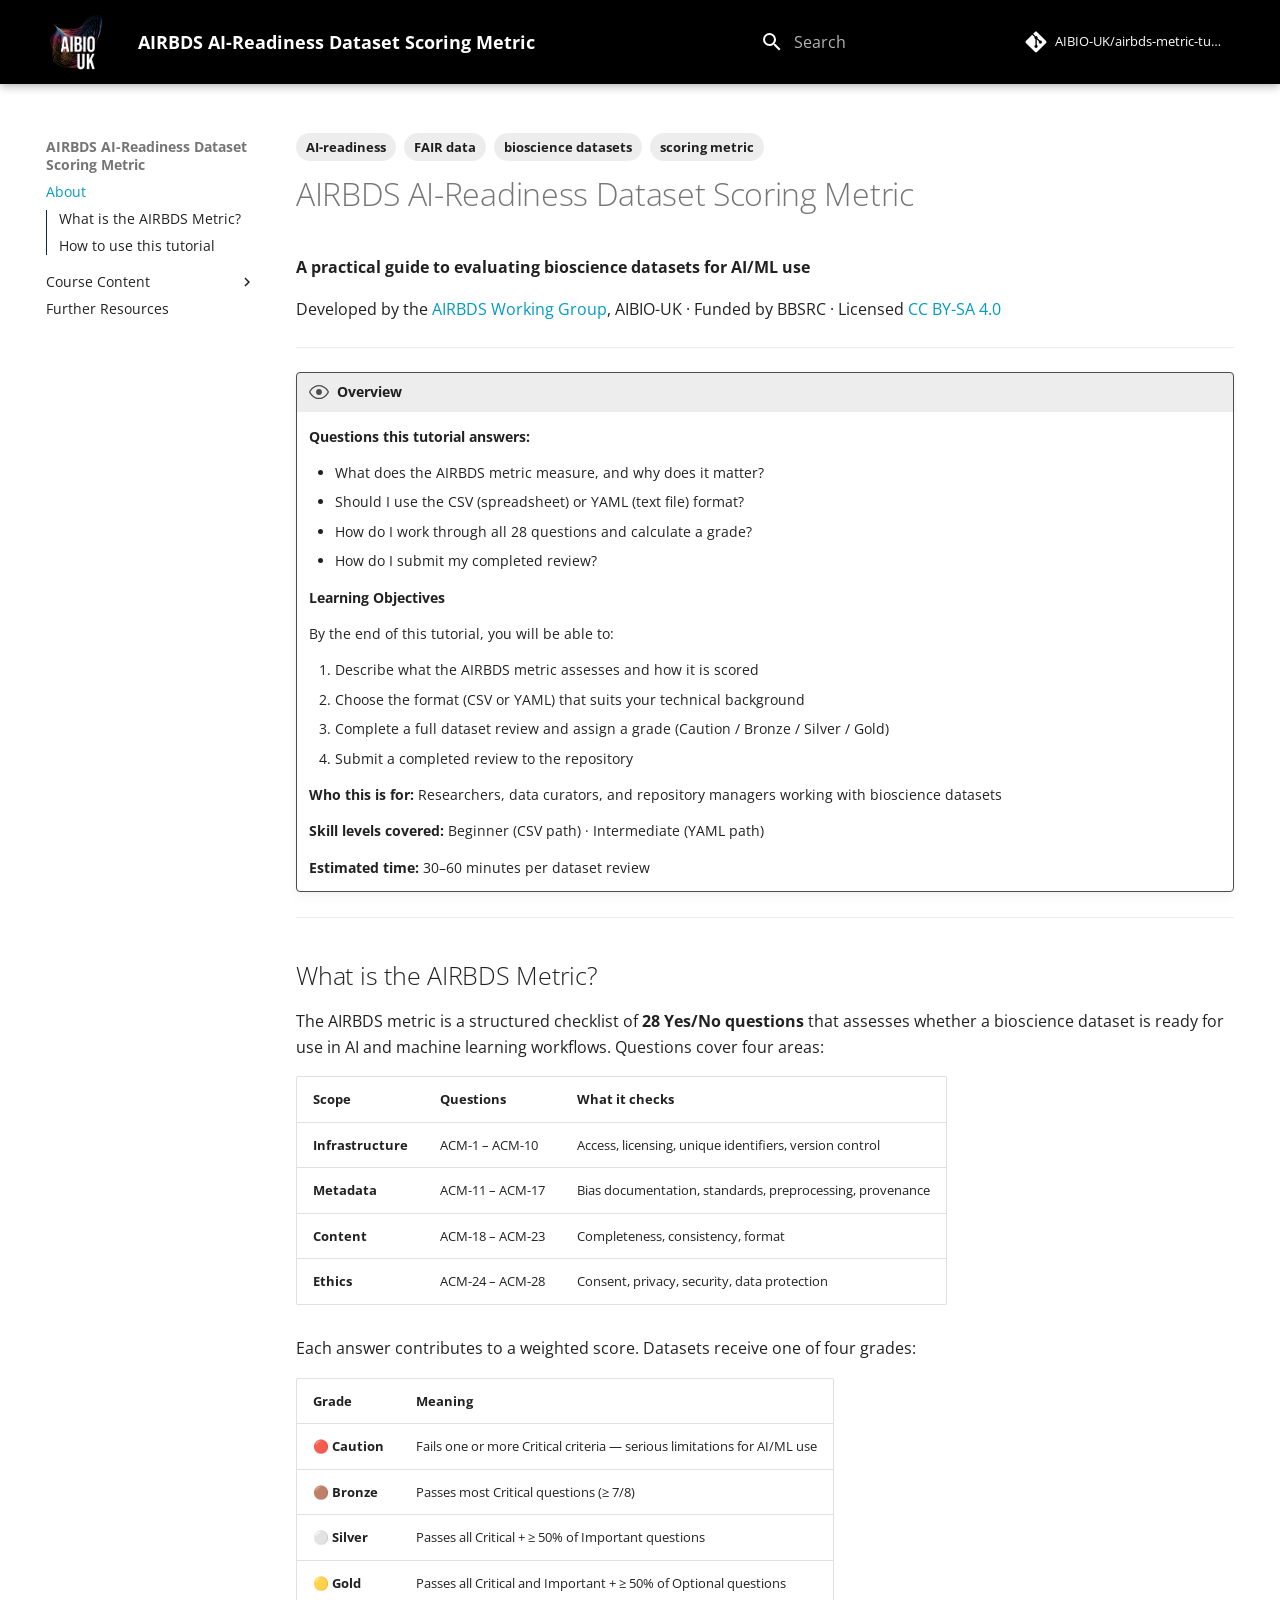
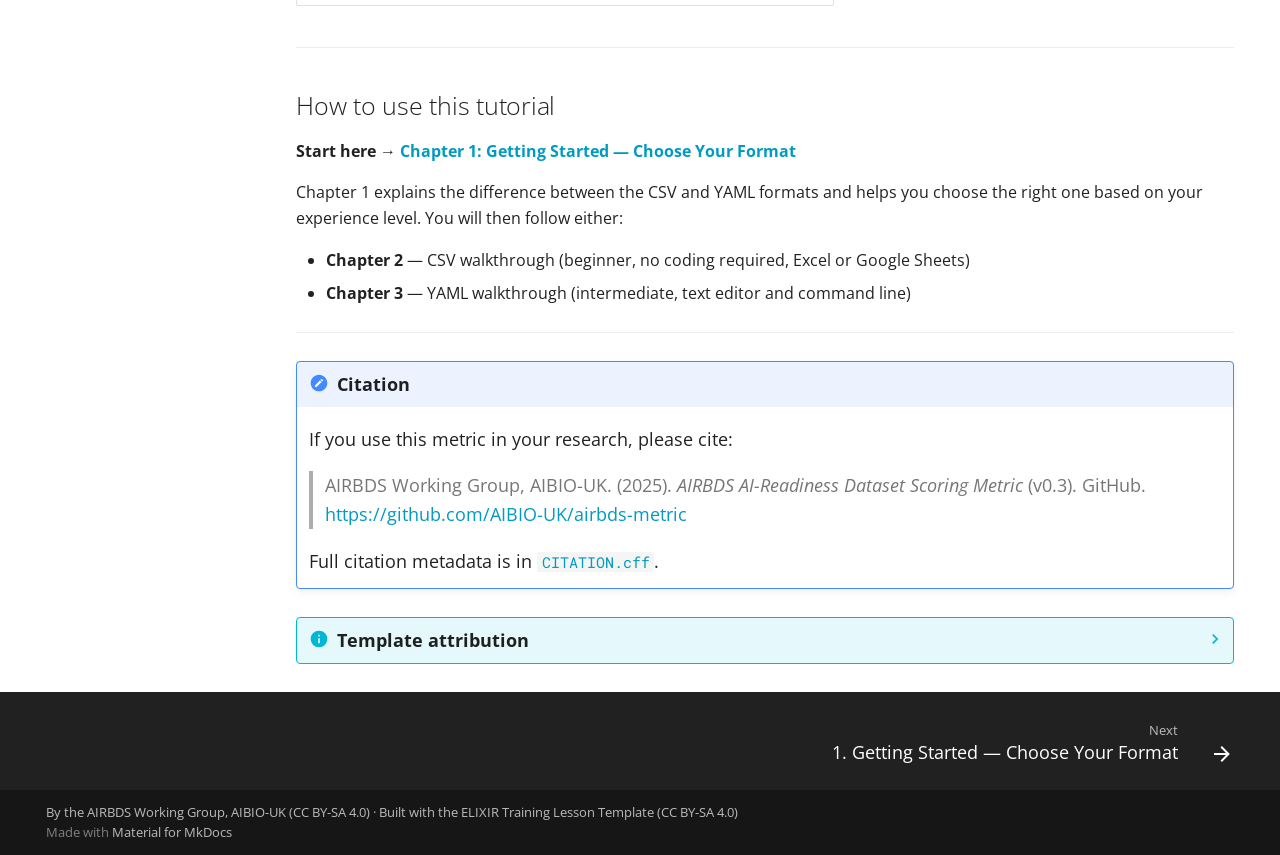
==== index.html @ 84b0ab74 "Deployed 7582a06 with MkDocs version: 1.6.1" ====
<!doctype html>
<html lang="en" class="no-js">
  <head>
    
      <meta charset="utf-8">
      <meta name="viewport" content="width=device-width,initial-scale=1">
      
      
      
        <link rel="canonical" href="https://AIBIO-UK.github.io/airbds-metric-tutorial/">
      
      
      
        <link rel="next" href="chapters/chapter_01/">
      
      
        
      
      
      <link rel="icon" href="assets/images/aibio-uk-logo.png">
      <meta name="generator" content="mkdocs-1.6.1, mkdocs-material-9.7.6">
    
    
      
        <title>AIRBDS AI-Readiness Dataset Scoring Metric</title>
      
    
    
      <link rel="stylesheet" href="assets/stylesheets/main.484c7ddc.min.css">
      
      


    
    
      
    
    
      
        
        
        <link rel="preconnect" href="https://fonts.gstatic.com" crossorigin>
        <link rel="stylesheet" href="https://fonts.googleapis.com/css?family=Open+Sans:300,300i,400,400i,700,700i%7CRoboto+Mono:400,400i,700,700i&display=fallback">
        <style>:root{--md-text-font:"Open Sans";--md-code-font:"Roboto Mono"}</style>
      
    
    
      <link rel="stylesheet" href="stylesheets/extra.css">
    
      <link rel="stylesheet" href="stylesheets/neoteroi-mkdocs.css">
    
    <script>__md_scope=new URL(".",location),__md_hash=e=>[...e].reduce(((e,_)=>(e<<5)-e+_.charCodeAt(0)),0),__md_get=(e,_=localStorage,t=__md_scope)=>JSON.parse(_.getItem(t.pathname+"."+e)),__md_set=(e,_,t=localStorage,a=__md_scope)=>{try{t.setItem(a.pathname+"."+e,JSON.stringify(_))}catch(e){}}</script>
    
      

    
    
  </head>
  
  
    <body dir="ltr">
  
    
    <input class="md-toggle" data-md-toggle="drawer" type="checkbox" id="__drawer" autocomplete="off">
    <input class="md-toggle" data-md-toggle="search" type="checkbox" id="__search" autocomplete="off">
    <label class="md-overlay" for="__drawer"></label>
    <div data-md-component="skip">
      
        
        <a href="#airbds-ai-readiness-dataset-scoring-metric" class="md-skip">
          Skip to content
        </a>
      
    </div>
    <div data-md-component="announce">
      
    </div>
    
    
      

  

<header class="md-header md-header--shadow" data-md-component="header">
  <nav class="md-header__inner md-grid" aria-label="Header">
    <a href="." title="AIRBDS AI-Readiness Dataset Scoring Metric" class="md-header__button md-logo" aria-label="AIRBDS AI-Readiness Dataset Scoring Metric" data-md-component="logo">
      
  <img src="assets/images/10362_UoN_AIBIO-UK_LOGO_Full_Reversed.jpg" alt="logo">

    </a>
    <label class="md-header__button md-icon" for="__drawer">
      
      <svg xmlns="http://www.w3.org/2000/svg" viewBox="0 0 24 24"><path d="M3 6h18v2H3zm0 5h18v2H3zm0 5h18v2H3z"/></svg>
    </label>
    <div class="md-header__title" data-md-component="header-title">
      <div class="md-header__ellipsis">
        <div class="md-header__topic">
          <span class="md-ellipsis">
            AIRBDS AI-Readiness Dataset Scoring Metric
          </span>
        </div>
        <div class="md-header__topic" data-md-component="header-topic">
          <span class="md-ellipsis">
            
              About
            
          </span>
        </div>
      </div>
    </div>
    
    
      <script>var palette=__md_get("__palette");if(palette&&palette.color){if("(prefers-color-scheme)"===palette.color.media){var media=matchMedia("(prefers-color-scheme: light)"),input=document.querySelector(media.matches?"[data-md-color-media='(prefers-color-scheme: light)']":"[data-md-color-media='(prefers-color-scheme: dark)']");palette.color.media=input.getAttribute("data-md-color-media"),palette.color.scheme=input.getAttribute("data-md-color-scheme"),palette.color.primary=input.getAttribute("data-md-color-primary"),palette.color.accent=input.getAttribute("data-md-color-accent")}for(var[key,value]of Object.entries(palette.color))document.body.setAttribute("data-md-color-"+key,value)}</script>
    
    
    
      
      
        <label class="md-header__button md-icon" for="__search">
          
          <svg xmlns="http://www.w3.org/2000/svg" viewBox="0 0 24 24"><path d="M9.5 3A6.5 6.5 0 0 1 16 9.5c0 1.61-.59 3.09-1.56 4.23l.27.27h.79l5 5-1.5 1.5-5-5v-.79l-.27-.27A6.52 6.52 0 0 1 9.5 16 6.5 6.5 0 0 1 3 9.5 6.5 6.5 0 0 1 9.5 3m0 2C7 5 5 7 5 9.5S7 14 9.5 14 14 12 14 9.5 12 5 9.5 5"/></svg>
        </label>
        <div class="md-search" data-md-component="search" role="dialog">
  <label class="md-search__overlay" for="__search"></label>
  <div class="md-search__inner" role="search">
    <form class="md-search__form" name="search">
      <input type="text" class="md-search__input" name="query" aria-label="Search" placeholder="Search" autocapitalize="off" autocorrect="off" autocomplete="off" spellcheck="false" data-md-component="search-query" required>
      <label class="md-search__icon md-icon" for="__search">
        
        <svg xmlns="http://www.w3.org/2000/svg" viewBox="0 0 24 24"><path d="M9.5 3A6.5 6.5 0 0 1 16 9.5c0 1.61-.59 3.09-1.56 4.23l.27.27h.79l5 5-1.5 1.5-5-5v-.79l-.27-.27A6.52 6.52 0 0 1 9.5 16 6.5 6.5 0 0 1 3 9.5 6.5 6.5 0 0 1 9.5 3m0 2C7 5 5 7 5 9.5S7 14 9.5 14 14 12 14 9.5 12 5 9.5 5"/></svg>
        
        <svg xmlns="http://www.w3.org/2000/svg" viewBox="0 0 24 24"><path d="M20 11v2H8l5.5 5.5-1.42 1.42L4.16 12l7.92-7.92L13.5 5.5 8 11z"/></svg>
      </label>
      <nav class="md-search__options" aria-label="Search">
        
        <button type="reset" class="md-search__icon md-icon" title="Clear" aria-label="Clear" tabindex="-1">
          
          <svg xmlns="http://www.w3.org/2000/svg" viewBox="0 0 24 24"><path d="M19 6.41 17.59 5 12 10.59 6.41 5 5 6.41 10.59 12 5 17.59 6.41 19 12 13.41 17.59 19 19 17.59 13.41 12z"/></svg>
        </button>
      </nav>
      
    </form>
    <div class="md-search__output">
      <div class="md-search__scrollwrap" tabindex="0" data-md-scrollfix>
        <div class="md-search-result" data-md-component="search-result">
          <div class="md-search-result__meta">
            Initializing search
          </div>
          <ol class="md-search-result__list" role="presentation"></ol>
        </div>
      </div>
    </div>
  </div>
</div>
      
    
    
      <div class="md-header__source">
        <a href="https://github.com/AIBIO-UK/airbds-metric-tutorial" title="Go to repository" class="md-source" data-md-component="source">
  <div class="md-source__icon md-icon">
    
    <svg xmlns="http://www.w3.org/2000/svg" viewBox="0 0 448 512"><!--! Font Awesome Free 7.1.0 by @fontawesome - https://fontawesome.com License - https://fontawesome.com/license/free (Icons: CC BY 4.0, Fonts: SIL OFL 1.1, Code: MIT License) Copyright 2025 Fonticons, Inc.--><path d="M439.6 236.1 244 40.5c-5.4-5.5-12.8-8.5-20.4-8.5s-15 3-20.4 8.4L162.5 81l51.5 51.5c27.1-9.1 52.7 16.8 43.4 43.7l49.7 49.7c34.2-11.8 61.2 31 35.5 56.7-26.5 26.5-70.2-2.9-56-37.3L240.3 199v121.9c25.3 12.5 22.3 41.8 9.1 55-6.4 6.4-15.2 10.1-24.3 10.1s-17.8-3.6-24.3-10.1c-17.6-17.6-11.1-46.9 11.2-56v-123c-20.8-8.5-24.6-30.7-18.6-45L142.6 101 8.5 235.1C3 240.6 0 247.9 0 255.5s3 15 8.5 20.4l195.6 195.7c5.4 5.4 12.7 8.4 20.4 8.4s15-3 20.4-8.4l194.7-194.7c5.4-5.4 8.4-12.8 8.4-20.4s-3-15-8.4-20.4"/></svg>
  </div>
  <div class="md-source__repository">
    AIBIO-UK/airbds-metric-tutorial
  </div>
</a>
      </div>
    
  </nav>
  
</header>
    
    <div class="md-container" data-md-component="container">
      
      
        
          
        
      
      <main class="md-main" data-md-component="main">
        <div class="md-main__inner md-grid">
          
            
              
              <div class="md-sidebar md-sidebar--primary" data-md-component="sidebar" data-md-type="navigation" >
                <div class="md-sidebar__scrollwrap">
                  <div class="md-sidebar__inner">
                    



  

<nav class="md-nav md-nav--primary md-nav--integrated" aria-label="Navigation" data-md-level="0">
  <label class="md-nav__title" for="__drawer">
    <a href="." title="AIRBDS AI-Readiness Dataset Scoring Metric" class="md-nav__button md-logo" aria-label="AIRBDS AI-Readiness Dataset Scoring Metric" data-md-component="logo">
      
  <img src="assets/images/10362_UoN_AIBIO-UK_LOGO_Full_Reversed.jpg" alt="logo">

    </a>
    AIRBDS AI-Readiness Dataset Scoring Metric
  </label>
  
    <div class="md-nav__source">
      <a href="https://github.com/AIBIO-UK/airbds-metric-tutorial" title="Go to repository" class="md-source" data-md-component="source">
  <div class="md-source__icon md-icon">
    
    <svg xmlns="http://www.w3.org/2000/svg" viewBox="0 0 448 512"><!--! Font Awesome Free 7.1.0 by @fontawesome - https://fontawesome.com License - https://fontawesome.com/license/free (Icons: CC BY 4.0, Fonts: SIL OFL 1.1, Code: MIT License) Copyright 2025 Fonticons, Inc.--><path d="M439.6 236.1 244 40.5c-5.4-5.5-12.8-8.5-20.4-8.5s-15 3-20.4 8.4L162.5 81l51.5 51.5c27.1-9.1 52.7 16.8 43.4 43.7l49.7 49.7c34.2-11.8 61.2 31 35.5 56.7-26.5 26.5-70.2-2.9-56-37.3L240.3 199v121.9c25.3 12.5 22.3 41.8 9.1 55-6.4 6.4-15.2 10.1-24.3 10.1s-17.8-3.6-24.3-10.1c-17.6-17.6-11.1-46.9 11.2-56v-123c-20.8-8.5-24.6-30.7-18.6-45L142.6 101 8.5 235.1C3 240.6 0 247.9 0 255.5s3 15 8.5 20.4l195.6 195.7c5.4 5.4 12.7 8.4 20.4 8.4s15-3 20.4-8.4l194.7-194.7c5.4-5.4 8.4-12.8 8.4-20.4s-3-15-8.4-20.4"/></svg>
  </div>
  <div class="md-source__repository">
    AIBIO-UK/airbds-metric-tutorial
  </div>
</a>
    </div>
  
  <ul class="md-nav__list" data-md-scrollfix>
    
      
      
  
  
    
  
  
  
    <li class="md-nav__item md-nav__item--active">
      
      <input class="md-nav__toggle md-toggle" type="checkbox" id="__toc">
      
      
        
      
      
        <label class="md-nav__link md-nav__link--active" for="__toc">
          
  
  
  <span class="md-ellipsis">
    
  
    About
  

    
  </span>
  
  

          <span class="md-nav__icon md-icon"></span>
        </label>
      
      <a href="." class="md-nav__link md-nav__link--active">
        
  
  
  <span class="md-ellipsis">
    
  
    About
  

    
  </span>
  
  

      </a>
      
        

<nav class="md-nav md-nav--secondary" aria-label="Table of contents">
  
  
  
    
  
  
    <label class="md-nav__title" for="__toc">
      <span class="md-nav__icon md-icon"></span>
      Table of contents
    </label>
    <ul class="md-nav__list" data-md-component="toc" data-md-scrollfix>
      
        <li class="md-nav__item">
  <a href="#what-is-the-airbds-metric" class="md-nav__link">
    <span class="md-ellipsis">
      
        What is the AIRBDS Metric?
      
    </span>
  </a>
  
</li>
      
        <li class="md-nav__item">
  <a href="#how-to-use-this-tutorial" class="md-nav__link">
    <span class="md-ellipsis">
      
        How to use this tutorial
      
    </span>
  </a>
  
</li>
      
    </ul>
  
</nav>
      
    </li>
  

    
      
      
  
  
  
  
    
    
    
    
    
    <li class="md-nav__item md-nav__item--nested">
      
        
        
        <input class="md-nav__toggle md-toggle " type="checkbox" id="__nav_2" >
        
          
          <label class="md-nav__link" for="__nav_2" id="__nav_2_label" tabindex="0">
            
  
  
  <span class="md-ellipsis">
    
  
    Course Content
  

    
  </span>
  
  

            <span class="md-nav__icon md-icon"></span>
          </label>
        
        <nav class="md-nav" data-md-level="1" aria-labelledby="__nav_2_label" aria-expanded="false">
          <label class="md-nav__title" for="__nav_2">
            <span class="md-nav__icon md-icon"></span>
            
  
    Course Content
  

          </label>
          <ul class="md-nav__list" data-md-scrollfix>
            
              
                
  
  
  
  
    <li class="md-nav__item">
      <a href="chapters/chapter_01/" class="md-nav__link">
        
  
  
  <span class="md-ellipsis">
    
  
    1. Getting Started — Choose Your Format
  

    
  </span>
  
  

      </a>
    </li>
  

              
            
              
                
  
  
  
  
    <li class="md-nav__item">
      <a href="chapters/chapter_02_csv/" class="md-nav__link">
        
  
  
  <span class="md-ellipsis">
    
  
    2. CSV Walkthrough (Beginner)
  

    
  </span>
  
  

      </a>
    </li>
  

              
            
              
                
  
  
  
  
    <li class="md-nav__item">
      <a href="chapters/chapter_03_yaml/" class="md-nav__link">
        
  
  
  <span class="md-ellipsis">
    
  
    3. YAML Walkthrough (Intermediate)
  

    
  </span>
  
  

      </a>
    </li>
  

              
            
              
                
  
  
  
  
    <li class="md-nav__item">
      <a href="chapters/references/" class="md-nav__link">
        
  
  
  <span class="md-ellipsis">
    
  
    References
  

    
  </span>
  
  

      </a>
    </li>
  

              
            
          </ul>
        </nav>
      
    </li>
  

    
      
      
  
  
  
  
    <li class="md-nav__item">
      <a href="follow_up_training/" class="md-nav__link">
        
  
  
  <span class="md-ellipsis">
    
  
    Further Resources
  

    
  </span>
  
  

      </a>
    </li>
  

    
  </ul>
</nav>
                  </div>
                </div>
              </div>
            
            
          
          
            <div class="md-content" data-md-component="content">
              
              <article class="md-content__inner md-typeset">
                
                  

  <nav class="md-tags" >
    
      
      
      
      
        <a href="keywords/#tag:ai-readiness" class="md-tag">AI-readiness</a>
      
    
      
      
      
      
        <a href="keywords/#tag:fair-data" class="md-tag">FAIR data</a>
      
    
      
      
      
      
        <a href="keywords/#tag:bioscience-datasets" class="md-tag">bioscience datasets</a>
      
    
      
      
      
      
        <a href="keywords/#tag:scoring-metric" class="md-tag">scoring metric</a>
      
    
  </nav>


  
  


<div><h1 id="airbds-ai-readiness-dataset-scoring-metric">AIRBDS AI-Readiness Dataset Scoring Metric</h1>
<p><strong>A practical guide to evaluating bioscience datasets for AI/ML use</strong></p>
<p>Developed by the <a href="https://aibio.ac.uk/about/working-groups/airbds/">AIRBDS Working Group</a>, AIBIO-UK · Funded by BBSRC · Licensed <a href="https://creativecommons.org/licenses/by-sa/4.0/">CC BY-SA 4.0</a></p>
<hr>
<div class="admonition overview">
<p class="admonition-title">Overview</p>
<p><strong>Questions this tutorial answers:</strong></p>
<ul>
<li>What does the AIRBDS metric measure, and why does it matter?</li>
<li>Should I use the CSV (spreadsheet) or YAML (text file) format?</li>
<li>How do I work through all 28 questions and calculate a grade?</li>
<li>How do I submit my completed review?</li>
</ul>
<p><strong>Learning Objectives</strong></p>
<p>By the end of this tutorial, you will be able to:</p>
<ol>
<li>Describe what the AIRBDS metric assesses and how it is scored</li>
<li>Choose the format (CSV or YAML) that suits your technical background</li>
<li>Complete a full dataset review and assign a grade (Caution / Bronze / Silver / Gold)</li>
<li>Submit a completed review to the repository</li>
</ol>
<p><strong>Who this is for:</strong> Researchers, data curators, and repository managers working with bioscience datasets</p>
<p><strong>Skill levels covered:</strong> Beginner (CSV path) · Intermediate (YAML path)</p>
<p><strong>Estimated time:</strong> 30–60 minutes per dataset review</p>
</div>
<hr>
<h2 id="what-is-the-airbds-metric">What is the AIRBDS Metric?</h2>
<p>The AIRBDS metric is a structured checklist of <strong>28 Yes/No questions</strong> that assesses whether a bioscience dataset is ready for use in AI and machine learning workflows. Questions cover four areas:</p>
<table>
<thead>
<tr>
<th>Scope</th>
<th>Questions</th>
<th>What it checks</th>
</tr>
</thead>
<tbody>
<tr>
<td><strong>Infrastructure</strong></td>
<td>ACM-1 – ACM-10</td>
<td>Access, licensing, unique identifiers, version control</td>
</tr>
<tr>
<td><strong>Metadata</strong></td>
<td>ACM-11 – ACM-17</td>
<td>Bias documentation, standards, preprocessing, provenance</td>
</tr>
<tr>
<td><strong>Content</strong></td>
<td>ACM-18 – ACM-23</td>
<td>Completeness, consistency, format</td>
</tr>
<tr>
<td><strong>Ethics</strong></td>
<td>ACM-24 – ACM-28</td>
<td>Consent, privacy, security, data protection</td>
</tr>
</tbody>
</table>
<p>Each answer contributes to a weighted score. Datasets receive one of four grades:</p>
<table>
<thead>
<tr>
<th>Grade</th>
<th>Meaning</th>
</tr>
</thead>
<tbody>
<tr>
<td>🔴 <strong>Caution</strong></td>
<td>Fails one or more Critical criteria — serious limitations for AI/ML use</td>
</tr>
<tr>
<td>🟤 <strong>Bronze</strong></td>
<td>Passes most Critical questions (≥ 7/8)</td>
</tr>
<tr>
<td>⚪ <strong>Silver</strong></td>
<td>Passes all Critical + ≥ 50% of Important questions</td>
</tr>
<tr>
<td>🟡 <strong>Gold</strong></td>
<td>Passes all Critical and Important + ≥ 50% of Optional questions</td>
</tr>
</tbody>
</table>
<hr>
<h2 id="how-to-use-this-tutorial">How to use this tutorial</h2>
<p><strong>Start here → <a href="chapters/chapter_01/">Chapter 1: Getting Started — Choose Your Format</a></strong></p>
<p>Chapter 1 explains the difference between the CSV and YAML formats and helps you choose the right one based on your experience level. You will then follow either:</p>
<ul>
<li><strong>Chapter 2</strong> — CSV walkthrough (beginner, no coding required, Excel or Google Sheets)</li>
<li><strong>Chapter 3</strong> — YAML walkthrough (intermediate, text editor and command line)</li>
</ul>
<hr>
<div class="admonition note">
<p class="admonition-title">Citation</p>
<p>If you use this metric in your research, please cite:</p>
<blockquote>
<p>AIRBDS Working Group, AIBIO-UK. (2025). <em>AIRBDS AI-Readiness Dataset Scoring Metric</em> (v0.3). GitHub. <a href="https://github.com/AIBIO-UK/airbds-metric">https://github.com/AIBIO-UK/airbds-metric</a></p>
</blockquote>
<p>Full citation metadata is in <a href="https://github.com/AIBIO-UK/airbds-metric/blob/main/CITATION.cff"><code>CITATION.cff</code></a>.</p>
</div>
<details class="info">
<summary>Template attribution</summary>
<p>This tutorial site is built using the <a href="https://zenodo.org/records/7913092">ELIXIR Training Lesson Template</a>
by van Geest G, Kronander E, Romero Herrera JA, Žlender N, ELIXIR Training Coordination Team &amp; Cardona A (2023).
DOI: <a href="https://doi.org/10.5281/zenodo.7913092">10.5281/zenodo.7913092</a> · CC BY-SA 4.0.
Content has been replaced with the AIRBDS tutorial and AIBIO-UK branding applied.
This tutorial is therefore also licensed CC BY-SA 4.0.</p>
</details></div>







  
  






                
              </article>
            </div>
          
          
<script>var target=document.getElementById(location.hash.slice(1));target&&target.name&&(target.checked=target.name.startsWith("__tabbed_"))</script>
        </div>
        
          <button type="button" class="md-top md-icon" data-md-component="top" hidden>
  
  <svg xmlns="http://www.w3.org/2000/svg" viewBox="0 0 24 24"><path d="M13 20h-2V8l-5.5 5.5-1.42-1.42L12 4.16l7.92 7.92-1.42 1.42L13 8z"/></svg>
  Back to top
</button>
        
      </main>
      
        <footer class="md-footer">
  
    
      
      <nav class="md-footer__inner md-grid" aria-label="Footer" >
        
        
          
          <a href="chapters/chapter_01/" class="md-footer__link md-footer__link--next" aria-label="Next: 1. Getting Started — Choose Your Format">
            <div class="md-footer__title">
              <span class="md-footer__direction">
                Next
              </span>
              <div class="md-ellipsis">
                1. Getting Started — Choose Your Format
              </div>
            </div>
            <div class="md-footer__button md-icon">
              
              <svg xmlns="http://www.w3.org/2000/svg" viewBox="0 0 24 24"><path d="M4 11v2h12l-5.5 5.5 1.42 1.42L19.84 12l-7.92-7.92L10.5 5.5 16 11z"/></svg>
            </div>
          </a>
        
      </nav>
    
  
  <div class="md-footer-meta md-typeset">
    <div class="md-footer-meta__inner md-grid">
      <div class="md-copyright">
  
    <div class="md-copyright__highlight">
      By the AIRBDS Working Group, AIBIO-UK (CC BY-SA 4.0) &middot; Built with the <a href="https://doi.org/10.5281/zenodo.7913092">ELIXIR Training Lesson Template</a> (CC BY-SA 4.0)
    </div>
  
  
    Made with
    <a href="https://squidfunk.github.io/mkdocs-material/" target="_blank" rel="noopener">
      Material for MkDocs
    </a>
  
</div>
      
    </div>
  </div>
</footer>
      
    </div>
    <div class="md-dialog" data-md-component="dialog">
      <div class="md-dialog__inner md-typeset"></div>
    </div>
    
    
    
      
      
      <script id="__config" type="application/json">{"annotate": null, "base": ".", "features": ["navigation.top", "navigation.footer", "toc.integrate"], "search": "assets/javascripts/workers/search.2c215733.min.js", "tags": null, "translations": {"clipboard.copied": "Copied to clipboard", "clipboard.copy": "Copy to clipboard", "search.result.more.one": "1 more on this page", "search.result.more.other": "# more on this page", "search.result.none": "No matching documents", "search.result.one": "1 matching document", "search.result.other": "# matching documents", "search.result.placeholder": "Type to start searching", "search.result.term.missing": "Missing", "select.version": "Select version"}, "version": null}</script>
    
    
      <script src="assets/javascripts/bundle.79ae519e.min.js"></script>
      
    
  </body>
</html>
---- assets/stylesheets/main.484c7ddc.min.css ----
@charset "UTF-8";html{-webkit-text-size-adjust:none;-moz-text-size-adjust:none;text-size-adjust:none;box-sizing:border-box}*,:after,:before{box-sizing:inherit}@media (prefers-reduced-motion){*,:after,:before{transition:none!important}}body{margin:0}a,button,input,label{-webkit-tap-highlight-color:transparent}a{color:inherit;text-decoration:none}hr{border:0;box-sizing:initial;display:block;height:.05rem;overflow:visible;padding:0}small{font-size:80%}sub,sup{line-height:1em}img{border-style:none}table{border-collapse:initial;border-spacing:0}td,th{font-weight:400;vertical-align:top}button{background:#0000;border:0;font-family:inherit;font-size:inherit;margin:0;padding:0}input{border:0;outline:none}:root{--md-primary-fg-color:#4051b5;--md-primary-fg-color--light:#5d6cc0;--md-primary-fg-color--dark:#303fa1;--md-primary-bg-color:#fff;--md-primary-bg-color--light:#ffffffb3;--md-accent-fg-color:#526cfe;--md-accent-fg-color--transparent:#526cfe1a;--md-accent-bg-color:#fff;--md-accent-bg-color--light:#ffffffb3}[data-md-color-scheme=default]{color-scheme:light}[data-md-color-scheme=default] img[src$="#gh-dark-mode-only"],[data-md-color-scheme=default] img[src$="#only-dark"]{display:none}:root,[data-md-color-scheme=default]{--md-hue:225deg;--md-default-fg-color:#000000de;--md-default-fg-color--light:#0000008a;--md-default-fg-color--lighter:#00000052;--md-default-fg-color--lightest:#00000012;--md-default-bg-color:#fff;--md-default-bg-color--light:#ffffffb3;--md-default-bg-color--lighter:#ffffff4d;--md-default-bg-color--lightest:#ffffff1f;--md-code-fg-color:#36464e;--md-code-bg-color:#f5f5f5;--md-code-bg-color--light:#f5f5f5b3;--md-code-bg-color--lighter:#f5f5f54d;--md-code-hl-color:#4287ff;--md-code-hl-color--light:#4287ff1a;--md-code-hl-number-color:#d52a2a;--md-code-hl-special-color:#db1457;--md-code-hl-function-color:#a846b9;--md-code-hl-constant-color:#6e59d9;--md-code-hl-keyword-color:#3f6ec6;--md-code-hl-string-color:#1c7d4d;--md-code-hl-name-color:var(--md-code-fg-color);--md-code-hl-operator-color:var(--md-default-fg-color--light);--md-code-hl-punctuation-color:var(--md-default-fg-color--light);--md-code-hl-comment-color:var(--md-default-fg-color--light);--md-code-hl-generic-color:var(--md-default-fg-color--light);--md-code-hl-variable-color:var(--md-default-fg-color--light);--md-typeset-color:var(--md-default-fg-color);--md-typeset-a-color:var(--md-primary-fg-color);--md-typeset-del-color:#f5503d26;--md-typeset-ins-color:#0bd57026;--md-typeset-kbd-color:#fafafa;--md-typeset-kbd-accent-color:#fff;--md-typeset-kbd-border-color:#b8b8b8;--md-typeset-mark-color:#ffff0080;--md-typeset-table-color:#0000001f;--md-typeset-table-color--light:rgba(0,0,0,.035);--md-admonition-fg-color:var(--md-default-fg-color);--md-admonition-bg-color:var(--md-default-bg-color);--md-warning-fg-color:#000000de;--md-warning-bg-color:#ff9;--md-footer-fg-color:#fff;--md-footer-fg-color--light:#ffffffb3;--md-footer-fg-color--lighter:#ffffff73;--md-footer-bg-color:#000000de;--md-footer-bg-color--dark:#00000052;--md-shadow-z1:0 0.2rem 0.5rem #0000000d,0 0 0.05rem #0000001a;--md-shadow-z2:0 0.2rem 0.5rem #0000001a,0 0 0.05rem #00000040;--md-shadow-z3:0 0.2rem 0.5rem #0003,0 0 0.05rem #00000059}.md-icon svg{fill:currentcolor;display:block;height:1.2rem;width:1.2rem}body{-webkit-font-smoothing:antialiased;-moz-osx-font-smoothing:grayscale;--md-text-font-family:var(--md-text-font,_),-apple-system,BlinkMacSystemFont,Helvetica,Arial,sans-serif;--md-code-font-family:var(--md-code-font,_),SFMono-Regular,Consolas,Menlo,monospace}aside,body,input{font-feature-settings:"kern","liga";color:var(--md-typeset-color);font-family:var(--md-text-font-family)}code,kbd,pre{font-feature-settings:"kern";font-family:var(--md-code-font-family)}:root{--md-typeset-table-sort-icon:url('data:image/svg+xml;charset=utf-8,<svg xmlns="http://www.w3.org/2000/svg" viewBox="0 0 24 24"><path d="m18 21-4-4h3V7h-3l4-4 4 4h-3v10h3M2 19v-2h10v2M2 13v-2h7v2M2 7V5h4v2z"/></svg>');--md-typeset-table-sort-icon--asc:url('data:image/svg+xml;charset=utf-8,<svg xmlns="http://www.w3.org/2000/svg" viewBox="0 0 24 24"><path d="M19 17h3l-4 4-4-4h3V3h2M2 17h10v2H2M6 5v2H2V5m0 6h7v2H2z"/></svg>');--md-typeset-table-sort-icon--desc:url('data:image/svg+xml;charset=utf-8,<svg xmlns="http://www.w3.org/2000/svg" viewBox="0 0 24 24"><path d="M19 7h3l-4-4-4 4h3v14h2M2 17h10v2H2M6 5v2H2V5m0 6h7v2H2z"/></svg>')}.md-typeset{-webkit-print-color-adjust:exact;color-adjust:exact;font-size:.8rem;line-height:1.6;overflow-wrap:break-word}@media print{.md-typeset{font-size:.68rem}}.md-typeset blockquote,.md-typeset dl,.md-typeset figure,.md-typeset ol,.md-typeset pre,.md-typeset ul{margin-bottom:1em;margin-top:1em}.md-typeset h1{color:var(--md-default-fg-color--light);font-size:2em;line-height:1.3;margin:0 0 1.25em}.md-typeset h1,.md-typeset h2{font-weight:300;letter-spacing:-.01em}.md-typeset h2{font-size:1.5625em;line-height:1.4;margin:1.6em 0 .64em}.md-typeset h3{font-size:1.25em;font-weight:400;letter-spacing:-.01em;line-height:1.5;margin:1.6em 0 .8em}.md-typeset h2+h3{margin-top:.8em}.md-typeset h4{font-weight:700;letter-spacing:-.01em;margin:1em 0}.md-typeset h5,.md-typeset h6{color:var(--md-default-fg-color--light);font-size:.8em;font-weight:700;letter-spacing:-.01em;margin:1.25em 0}.md-typeset h5{text-transform:uppercase}.md-typeset h5 code{text-transform:none}.md-typeset hr{border-bottom:.05rem solid var(--md-default-fg-color--lightest);display:flow-root;margin:1.5em 0}.md-typeset a{color:var(--md-typeset-a-color);word-break:break-word}.md-typeset a,.md-typeset a:before{transition:color 125ms}.md-typeset a:focus,.md-typeset a:hover{color:var(--md-accent-fg-color)}.md-typeset a:focus code,.md-typeset a:hover code{background-color:var(--md-accent-fg-color--transparent);color:var(--md-accent-fg-color)}.md-typeset a code{color:var(--md-typeset-a-color)}.md-typeset a.focus-visible{outline-color:var(--md-accent-fg-color);outline-offset:.2rem}.md-typeset code,.md-typeset kbd,.md-typeset pre{color:var(--md-code-fg-color);direction:ltr;font-variant-ligatures:none;transition:background-color 125ms}@media print{.md-typeset code,.md-typeset kbd,.md-typeset pre{white-space:pre-wrap}}.md-typeset code{background-color:var(--md-code-bg-color);border-radius:.1rem;-webkit-box-decoration-break:clone;box-decoration-break:clone;font-size:.85em;padding:0 .2941176471em;transition:color 125ms,background-color 125ms;word-break:break-word}.md-typeset code:not(.focus-visible){-webkit-tap-highlight-color:transparent;outline:none}.md-typeset pre{display:flow-root;line-height:1.4;position:relative}.md-typeset pre>code{-webkit-box-decoration-break:slice;box-decoration-break:slice;box-shadow:none;display:block;margin:0;outline-color:var(--md-accent-fg-color);overflow:auto;padding:.7720588235em 1.1764705882em;scrollbar-color:var(--md-default-fg-color--lighter) #0000;scrollbar-width:thin;touch-action:auto;word-break:normal}.md-typeset pre>code:hover{scrollbar-color:var(--md-accent-fg-color) #0000}.md-typeset pre>code::-webkit-scrollbar{height:.2rem;width:.2rem}.md-typeset pre>code::-webkit-scrollbar-thumb{background-color:var(--md-default-fg-color--lighter)}.md-typeset pre>code::-webkit-scrollbar-thumb:hover{background-color:var(--md-accent-fg-color)}.md-typeset kbd{background-color:var(--md-typeset-kbd-color);border-radius:.1rem;box-shadow:0 .1rem 0 .05rem var(--md-typeset-kbd-border-color),0 .1rem 0 var(--md-typeset-kbd-border-color),0 -.1rem .2rem var(--md-typeset-kbd-accent-color) inset;color:var(--md-default-fg-color);display:inline-block;font-size:.75em;padding:0 .6666666667em;vertical-align:text-top;word-break:break-word}.md-typeset mark{background-color:var(--md-typeset-mark-color);-webkit-box-decoration-break:clone;box-decoration-break:clone;color:inherit;word-break:break-word}.md-typeset abbr{cursor:help;text-decoration:none}.md-typeset [data-preview],.md-typeset abbr{border-bottom:.05rem dotted var(--md-default-fg-color--light)}.md-typeset small{opacity:.75}[dir=ltr] .md-typeset sub,[dir=ltr] .md-typeset sup{margin-left:.078125em}[dir=rtl] .md-typeset sub,[dir=rtl] .md-typeset sup{margin-right:.078125em}[dir=ltr] .md-typeset blockquote{padding-left:.6rem}[dir=rtl] .md-typeset blockquote{padding-right:.6rem}[dir=ltr] .md-typeset blockquote{border-left:.2rem solid var(--md-default-fg-color--lighter)}[dir=rtl] .md-typeset blockquote{border-right:.2rem solid var(--md-default-fg-color--lighter)}.md-typeset blockquote{color:var(--md-default-fg-color--light);margin-left:0;margin-right:0}.md-typeset ul{list-style-type:disc}.md-typeset ul[type]{list-style-type:revert-layer}[dir=ltr] .md-typeset ol,[dir=ltr] .md-typeset ul{margin-left:.625em}[dir=rtl] .md-typeset ol,[dir=rtl] .md-typeset ul{margin-right:.625em}.md-typeset ol,.md-typeset ul{padding:0}.md-typeset ol:not([hidden]),.md-typeset ul:not([hidden]){display:flow-root}.md-typeset ol ol,.md-typeset ul ol{list-style-type:lower-alpha}.md-typeset ol ol ol,.md-typeset ul ol ol{list-style-type:lower-roman}.md-typeset ol ol ol ol,.md-typeset ul ol ol ol{list-style-type:upper-alpha}.md-typeset ol ol ol ol ol,.md-typeset ul ol ol ol ol{list-style-type:upper-roman}.md-typeset ol[type],.md-typeset ul[type]{list-style-type:revert-layer}[dir=ltr] .md-typeset ol li,[dir=ltr] .md-typeset ul li{margin-left:1.25em}[dir=rtl] .md-typeset ol li,[dir=rtl] .md-typeset ul li{margin-right:1.25em}.md-typeset ol li,.md-typeset ul li{margin-bottom:.5em}.md-typeset ol li blockquote,.md-typeset ol li p,.md-typeset ul li blockquote,.md-typeset ul li p{margin:.5em 0}.md-typeset ol li:last-child,.md-typeset ul li:last-child{margin-bottom:0}[dir=ltr] .md-typeset ol li ol,[dir=ltr] .md-typeset ol li ul,[dir=ltr] .md-typeset ul li ol,[dir=ltr] .md-typeset ul li ul{margin-left:.625em}[dir=rtl] .md-typeset ol li ol,[dir=rtl] .md-typeset ol li ul,[dir=rtl] .md-typeset ul li ol,[dir=rtl] .md-typeset ul li ul{margin-right:.625em}.md-typeset ol li ol,.md-typeset ol li ul,.md-typeset ul li ol,.md-typeset ul li ul{margin-bottom:.5em;margin-top:.5em}[dir=ltr] .md-typeset dd{margin-left:1.875em}[dir=rtl] .md-typeset dd{margin-right:1.875em}.md-typeset dd{margin-bottom:1.5em;margin-top:1em}.md-typeset img,.md-typeset svg,.md-typeset video{height:auto;max-width:100%}.md-typeset img[align=left]{margin:1em 1em 1em 0}.md-typeset img[align=right]{margin:1em 0 1em 1em}.md-typeset img[align]:only-child{margin-top:0}.md-typeset figure{display:flow-root;margin:1em auto;max-width:100%;text-align:center;width:fit-content}.md-typeset figure img{display:block;margin:0 auto}.md-typeset figcaption{font-style:italic;margin:1em auto;max-width:24rem}.md-typeset iframe{max-width:100%}.md-typeset table:not([class]){background-color:var(--md-default-bg-color);border:.05rem solid var(--md-typeset-table-color);border-radius:.1rem;display:inline-block;font-size:.64rem;max-width:100%;overflow:auto;touch-action:auto}@media print{.md-typeset table:not([class]){display:table}}.md-typeset table:not([class])+*{margin-top:1.5em}.md-typeset table:not([class]) td>:first-child,.md-typeset table:not([class]) th>:first-child{margin-top:0}.md-typeset table:not([class]) td>:last-child,.md-typeset table:not([class]) th>:last-child{margin-bottom:0}.md-typeset table:not([class]) td:not([align]),.md-typeset table:not([class]) th:not([align]){text-align:left}[dir=rtl] .md-typeset table:not([class]) td:not([align]),[dir=rtl] .md-typeset table:not([class]) th:not([align]){text-align:right}.md-typeset table:not([class]) th{font-weight:700;min-width:5rem;padding:.9375em 1.25em;vertical-align:top}.md-typeset table:not([class]) td{border-top:.05rem solid var(--md-typeset-table-color);padding:.9375em 1.25em;vertical-align:top}.md-typeset table:not([class]) tbody tr{transition:background-color 125ms}.md-typeset table:not([class]) tbody tr:hover{background-color:var(--md-typeset-table-color--light);box-shadow:0 .05rem 0 var(--md-default-bg-color) inset}.md-typeset table:not([class]) a{word-break:normal}.md-typeset table th[role=columnheader]{cursor:pointer}[dir=ltr] .md-typeset table th[role=columnheader]:after{margin-left:.5em}[dir=rtl] .md-typeset table th[role=columnheader]:after{margin-right:.5em}.md-typeset table th[role=columnheader]:after{content:"";display:inline-block;height:1.2em;-webkit-mask-image:var(--md-typeset-table-sort-icon);mask-image:var(--md-typeset-table-sort-icon);-webkit-mask-repeat:no-repeat;mask-repeat:no-repeat;-webkit-mask-size:contain;mask-size:contain;transition:background-color 125ms;vertical-align:text-bottom;width:1.2em}.md-typeset table th[role=columnheader]:hover:after{background-color:var(--md-default-fg-color--lighter)}.md-typeset table th[role=columnheader][aria-sort=ascending]:after{background-color:var(--md-default-fg-color--light);-webkit-mask-image:var(--md-typeset-table-sort-icon--asc);mask-image:var(--md-typeset-table-sort-icon--asc)}.md-typeset table th[role=columnheader][aria-sort=descending]:after{background-color:var(--md-default-fg-color--light);-webkit-mask-image:var(--md-typeset-table-sort-icon--desc);mask-image:var(--md-typeset-table-sort-icon--desc)}.md-typeset__scrollwrap{margin:1em -.8rem;overflow-x:auto;touch-action:auto}.md-typeset__table{display:inline-block;margin-bottom:.5em;padding:0 .8rem}@media print{.md-typeset__table{display:block}}html .md-typeset__table table{display:table;margin:0;overflow:hidden;width:100%}@media screen and (max-width:44.984375em){.md-content__inner>pre{margin:1em -.8rem}.md-content__inner>pre code{border-radius:0}}.md-typeset .md-author{border-radius:100%;display:block;flex-shrink:0;height:1.6rem;overflow:hidden;position:relative;transition:color 125ms,transform 125ms;width:1.6rem}.md-typeset .md-author img{display:block}.md-typeset .md-author--more{background:var(--md-default-fg-color--lightest);color:var(--md-default-fg-color--lighter);font-size:.6rem;font-weight:700;line-height:1.6rem;text-align:center}.md-typeset .md-author--long{height:2.4rem;width:2.4rem}.md-typeset a.md-author{transform:scale(1)}.md-typeset a.md-author img{border-radius:100%;filter:grayscale(100%) opacity(75%);transition:filter 125ms}.md-typeset a.md-author:focus,.md-typeset a.md-author:hover{transform:scale(1.1);z-index:1}.md-typeset a.md-author:focus img,.md-typeset a.md-author:hover img{filter:grayscale(0)}.md-banner{background-color:var(--md-footer-bg-color);color:var(--md-footer-fg-color);overflow:auto}@media print{.md-banner{display:none}}.md-banner--warning{background-color:var(--md-warning-bg-color);color:var(--md-warning-fg-color)}.md-banner__inner{font-size:.7rem;margin:.6rem auto;padding:0 .8rem}[dir=ltr] .md-banner__button{float:right}[dir=rtl] .md-banner__button{float:left}.md-banner__button{color:inherit;cursor:pointer;transition:opacity .25s}.no-js .md-banner__button{display:none}.md-banner__button:hover{opacity:.7}html{font-size:125%;height:100%;overflow-x:hidden}@media screen and (min-width:100em){html{font-size:137.5%}}@media screen and (min-width:125em){html{font-size:150%}}body{background-color:var(--md-default-bg-color);display:flex;flex-direction:column;font-size:.5rem;min-height:100%;position:relative;width:100%}@media print{body{display:block}}@media screen and (max-width:59.984375em){body[data-md-scrolllock]{position:fixed}}.md-grid{margin-left:auto;margin-right:auto;max-width:61rem}.md-container{display:flex;flex-direction:column;flex-grow:1}@media print{.md-container{display:block}}.md-main{flex-grow:1}.md-main__inner{display:flex;height:100%;margin-top:1.5rem}.md-ellipsis{overflow:hidden;text-overflow:ellipsis}.md-toggle{display:none}.md-option{height:0;opacity:0;position:absolute;width:0}.md-option:checked+label:not([hidden]){display:block}.md-option.focus-visible+label{outline-color:var(--md-accent-fg-color);outline-style:auto}.md-skip{background-color:var(--md-default-fg-color);border-radius:.1rem;color:var(--md-default-bg-color);font-size:.64rem;margin:.5rem;opacity:0;outline-color:var(--md-accent-fg-color);padding:.3rem .5rem;position:fixed;transform:translateY(.4rem);z-index:-1}.md-skip:focus{opacity:1;transform:translateY(0);transition:transform .25s cubic-bezier(.4,0,.2,1),opacity 175ms 75ms;z-index:10}@page{margin:25mm}:root{--md-clipboard-icon:url('data:image/svg+xml;charset=utf-8,<svg xmlns="http://www.w3.org/2000/svg" viewBox="0 0 24 24"><path d="M19 21H8V7h11m0-2H8a2 2 0 0 0-2 2v14a2 2 0 0 0 2 2h11a2 2 0 0 0 2-2V7a2 2 0 0 0-2-2m-3-4H4a2 2 0 0 0-2 2v14h2V3h12z"/></svg>')}.md-clipboard{border-radius:.1rem;color:var(--md-default-fg-color--lightest);cursor:pointer;height:1.5em;outline-color:var(--md-accent-fg-color);outline-offset:.1rem;transition:color .25s;width:1.5em;z-index:1}@media print{.md-clipboard{display:none}}.md-clipboard:not(.focus-visible){-webkit-tap-highlight-color:transparent;outline:none}:hover>.md-clipboard{color:var(--md-default-fg-color--light)}.md-clipboard:focus,.md-clipboard:hover{color:var(--md-accent-fg-color)}.md-clipboard:after{background-color:currentcolor;content:"";display:block;height:1.125em;margin:0 auto;-webkit-mask-image:var(--md-clipboard-icon);mask-image:var(--md-clipboard-icon);-webkit-mask-position:center;mask-position:center;-webkit-mask-repeat:no-repeat;mask-repeat:no-repeat;-webkit-mask-size:contain;mask-size:contain;width:1.125em}.md-clipboard--inline{cursor:pointer}.md-clipboard--inline code{transition:color .25s,background-color .25s}.md-clipboard--inline:focus code,.md-clipboard--inline:hover code{background-color:var(--md-accent-fg-color--transparent);color:var(--md-accent-fg-color)}:root{--md-code-select-icon:url('data:image/svg+xml;charset=utf-8,<svg xmlns="http://www.w3.org/2000/svg" viewBox="0 0 24 24"><path d="M19 19h-4v2h4c1.1 0 2-.9 2-2v-4h-2m0-12h-4v2h4v4h2V5c0-1.1-.9-2-2-2M5 5h4V3H5c-1.1 0-2 .9-2 2v4h2m0 6H3v4c0 1.1.9 2 2 2h4v-2H5zm2-4h2v2H7zm4 0h2v2h-2zm4 0h2v2h-2zM7 7h2v2H7zm4 0h2v2h-2zm4 0h2v2h-2zm-8 8h2v2H7zm4 0h2v2h-2zm4 0h2v2h-2z"/></svg>');--md-code-copy-icon:url('data:image/svg+xml;charset=utf-8,<svg xmlns="http://www.w3.org/2000/svg" viewBox="0 0 24 24"><path d="M19 21H8V7h11m0-2H8a2 2 0 0 0-2 2v14a2 2 0 0 0 2 2h11a2 2 0 0 0 2-2V7a2 2 0 0 0-2-2m-3-4H4a2 2 0 0 0-2 2v14h2V3h12z"/></svg>')}.md-typeset .md-code__content{display:grid}.md-code__nav{background-color:var(--md-code-bg-color--lighter);border-radius:.1rem;display:flex;gap:.2rem;padding:.2rem;position:absolute;right:.25em;top:.25em;transition:background-color .25s;z-index:1}:hover>.md-code__nav{background-color:var(--md-code-bg-color--light)}.md-code__button{color:var(--md-default-fg-color--lightest);cursor:pointer;display:block;height:1.5em;outline-color:var(--md-accent-fg-color);outline-offset:.1rem;transition:color .25s;width:1.5em}:hover>*>.md-code__button{color:var(--md-default-fg-color--light)}.md-code__button.focus-visible,.md-code__button:hover{color:var(--md-accent-fg-color)}.md-code__button--active{color:var(--md-default-fg-color)!important}.md-code__button:after{background-color:currentcolor;content:"";display:block;height:1.125em;margin:0 auto;-webkit-mask-position:center;mask-position:center;-webkit-mask-repeat:no-repeat;mask-repeat:no-repeat;-webkit-mask-size:contain;mask-size:contain;width:1.125em}.md-code__button[data-md-type=select]:after{-webkit-mask-image:var(--md-code-select-icon);mask-image:var(--md-code-select-icon)}.md-code__button[data-md-type=copy]:after{-webkit-mask-image:var(--md-code-copy-icon);mask-image:var(--md-code-copy-icon)}@keyframes consent{0%{opacity:0;transform:translateY(100%)}to{opacity:1;transform:translateY(0)}}@keyframes overlay{0%{opacity:0}to{opacity:1}}.md-consent__overlay{animation:overlay .25s both;-webkit-backdrop-filter:blur(.1rem);backdrop-filter:blur(.1rem);background-color:#0000008a;height:100%;opacity:1;position:fixed;top:0;width:100%;z-index:5}.md-consent__inner{animation:consent .5s cubic-bezier(.1,.7,.1,1) both;background-color:var(--md-default-bg-color);border:0;border-radius:.1rem;bottom:0;box-shadow:0 0 .2rem #0000001a,0 .2rem .4rem #0003;max-height:100%;overflow:auto;padding:0;position:fixed;width:100%;z-index:5}.md-consent__form{padding:.8rem}.md-consent__settings{display:none;margin:1em 0}input:checked+.md-consent__settings{display:block}.md-consent__controls{margin-bottom:.8rem}.md-typeset .md-consent__controls .md-button{display:inline}@media screen and (max-width:44.984375em){.md-typeset .md-consent__controls .md-button{display:block;margin-top:.4rem;text-align:center;width:100%}}.md-consent label{cursor:pointer}.md-content{flex-grow:1;min-width:0}.md-content__inner{margin:0 .8rem 1.2rem;padding-top:.6rem}@media screen and (min-width:76.25em){[dir=ltr] .md-sidebar--primary:not([hidden])~.md-content>.md-content__inner{margin-left:1.2rem}[dir=ltr] .md-sidebar--secondary:not([hidden])~.md-content>.md-content__inner,[dir=rtl] .md-sidebar--primary:not([hidden])~.md-content>.md-content__inner{margin-right:1.2rem}[dir=rtl] .md-sidebar--secondary:not([hidden])~.md-content>.md-content__inner{margin-left:1.2rem}}.md-content__inner:before{content:"";display:block;height:.4rem}.md-content__inner>:last-child{margin-bottom:0}[dir=ltr] .md-content__button{float:right}[dir=rtl] .md-content__button{float:left}[dir=ltr] .md-content__button{margin-left:.4rem}[dir=rtl] .md-content__button{margin-right:.4rem}.md-content__button{margin:.4rem 0;padding:0}@media print{.md-content__button{display:none}}.md-typeset .md-content__button{color:var(--md-default-fg-color--lighter)}.md-content__button svg{display:inline;vertical-align:top}[dir=rtl] .md-content__button svg{transform:scaleX(-1)}[dir=ltr] .md-dialog{right:.8rem}[dir=rtl] .md-dialog{left:.8rem}.md-dialog{background-color:var(--md-default-fg-color);border-radius:.1rem;bottom:.8rem;box-shadow:var(--md-shadow-z3);min-width:11.1rem;opacity:0;padding:.4rem .6rem;pointer-events:none;position:fixed;transform:translateY(100%);transition:transform 0ms .4s,opacity .4s;z-index:4}@media print{.md-dialog{display:none}}.md-dialog--active{opacity:1;pointer-events:auto;transform:translateY(0);transition:transform .4s cubic-bezier(.075,.85,.175,1),opacity .4s}.md-dialog__inner{color:var(--md-default-bg-color);font-size:.7rem}.md-feedback{margin:2em 0 1em;text-align:center}.md-feedback fieldset{border:none;margin:0;padding:0}.md-feedback__title{font-weight:700;margin:1em auto}.md-feedback__inner{position:relative}.md-feedback__list{display:flex;flex-wrap:wrap;place-content:baseline center;position:relative}.md-feedback__list:hover .md-icon:not(:disabled){color:var(--md-default-fg-color--lighter)}:disabled .md-feedback__list{min-height:1.8rem}.md-feedback__icon{color:var(--md-default-fg-color--light);cursor:pointer;flex-shrink:0;margin:0 .1rem;transition:color 125ms}.md-feedback__icon:not(:disabled).md-icon:hover{color:var(--md-accent-fg-color)}.md-feedback__icon:disabled{color:var(--md-default-fg-color--lightest);pointer-events:none}.md-feedback__note{opacity:0;position:relative;transform:translateY(.4rem);transition:transform .4s cubic-bezier(.1,.7,.1,1),opacity .15s}.md-feedback__note>*{margin:0 auto;max-width:16rem}:disabled .md-feedback__note{opacity:1;transform:translateY(0)}@media print{.md-feedback{display:none}}.md-footer{background-color:var(--md-footer-bg-color);color:var(--md-footer-fg-color)}@media print{.md-footer{display:none}}.md-footer__inner{justify-content:space-between;overflow:auto;padding:.2rem}.md-footer__inner:not([hidden]){display:flex}.md-footer__link{align-items:end;display:flex;flex-grow:0.01;margin-bottom:.4rem;margin-top:1rem;max-width:100%;outline-color:var(--md-accent-fg-color);overflow:hidden;transition:opacity .25s}.md-footer__link:focus,.md-footer__link:hover{opacity:.7}[dir=rtl] .md-footer__link svg{transform:scaleX(-1)}@media screen and (max-width:44.984375em){.md-footer__link--prev{flex-shrink:0}.md-footer__link--prev .md-footer__title{display:none}}[dir=ltr] .md-footer__link--next{margin-left:auto}[dir=rtl] .md-footer__link--next{margin-right:auto}.md-footer__link--next{text-align:right}[dir=rtl] .md-footer__link--next{text-align:left}.md-footer__title{flex-grow:1;font-size:.9rem;margin-bottom:.7rem;max-width:calc(100% - 2.4rem);padding:0 1rem;white-space:nowrap}.md-footer__button{margin:.2rem;padding:.4rem}.md-footer__direction{font-size:.64rem;opacity:.7}.md-footer-meta{background-color:var(--md-footer-bg-color--dark)}.md-footer-meta__inner{display:flex;flex-wrap:wrap;justify-content:space-between;padding:.2rem}html .md-footer-meta.md-typeset a{color:var(--md-footer-fg-color--light)}html .md-footer-meta.md-typeset a:focus,html .md-footer-meta.md-typeset a:hover{color:var(--md-footer-fg-color)}.md-copyright{color:var(--md-footer-fg-color--lighter);font-size:.64rem;margin:auto .6rem;padding:.4rem 0;width:100%}@media screen and (min-width:45em){.md-copyright{width:auto}}.md-copyright__highlight{color:var(--md-footer-fg-color--light)}.md-social{display:inline-flex;gap:.2rem;margin:0 .4rem;padding:.2rem 0 .6rem}@media screen and (min-width:45em){.md-social{padding:.6rem 0}}.md-social__link{display:inline-block;height:1.6rem;text-align:center;width:1.6rem}.md-social__link:before{line-height:1.9}.md-social__link svg{fill:currentcolor;max-height:.8rem;vertical-align:-25%}.md-typeset .md-button{border:.1rem solid;border-radius:.1rem;color:var(--md-primary-fg-color);cursor:pointer;display:inline-block;font-weight:700;padding:.625em 2em;transition:color 125ms,background-color 125ms,border-color 125ms}.md-typeset .md-button--primary{background-color:var(--md-primary-fg-color);border-color:var(--md-primary-fg-color);color:var(--md-primary-bg-color)}.md-typeset .md-button:focus,.md-typeset .md-button:hover{background-color:var(--md-accent-fg-color);border-color:var(--md-accent-fg-color);color:var(--md-accent-bg-color)}[dir=ltr] .md-typeset .md-input{border-top-left-radius:.1rem}[dir=ltr] .md-typeset .md-input,[dir=rtl] .md-typeset .md-input{border-top-right-radius:.1rem}[dir=rtl] .md-typeset .md-input{border-top-left-radius:.1rem}.md-typeset .md-input{border-bottom:.1rem solid var(--md-default-fg-color--lighter);box-shadow:var(--md-shadow-z1);font-size:.8rem;height:1.8rem;padding:0 .6rem;transition:border .25s,box-shadow .25s}.md-typeset .md-input:focus,.md-typeset .md-input:hover{border-bottom-color:var(--md-accent-fg-color);box-shadow:var(--md-shadow-z2)}.md-typeset .md-input--stretch{width:100%}.md-header{background-color:var(--md-primary-fg-color);box-shadow:0 0 .2rem #0000,0 .2rem .4rem #0000;color:var(--md-primary-bg-color);display:block;left:0;position:sticky;right:0;top:0;z-index:4}@media print{.md-header{display:none}}.md-header[hidden]{transform:translateY(-100%);transition:transform .25s cubic-bezier(.8,0,.6,1),box-shadow .25s}.md-header--shadow{box-shadow:0 0 .2rem #0000001a,0 .2rem .4rem #0003;transition:transform .25s cubic-bezier(.1,.7,.1,1),box-shadow .25s}.md-header__inner{align-items:center;display:flex;padding:0 .2rem}.md-header__button{color:currentcolor;cursor:pointer;margin:.2rem;outline-color:var(--md-accent-fg-color);padding:.4rem;position:relative;transition:opacity .25s;vertical-align:middle;z-index:1}.md-header__button:hover{opacity:.7}.md-header__button:not([hidden]){display:inline-block}.md-header__button:not(.focus-visible){-webkit-tap-highlight-color:transparent;outline:none}.md-header__button.md-logo{margin:.2rem;padding:.4rem}@media screen and (max-width:76.234375em){.md-header__button.md-logo{display:none}}.md-header__button.md-logo img,.md-header__button.md-logo svg{fill:currentcolor;display:block;height:1.2rem;width:auto}@media screen and (min-width:60em){.md-header__button[for=__search]{display:none}}.no-js .md-header__button[for=__search]{display:none}[dir=rtl] .md-header__button[for=__search] svg{transform:scaleX(-1)}@media screen and (min-width:76.25em){.md-header__button[for=__drawer]{display:none}}.md-header__topic{display:flex;max-width:100%;position:absolute;transition:transform .4s cubic-bezier(.1,.7,.1,1),opacity .15s;white-space:nowrap}.md-header__topic+.md-header__topic{opacity:0;pointer-events:none;transform:translateX(1.25rem);transition:transform .4s cubic-bezier(1,.7,.1,.1),opacity .15s;z-index:-1}[dir=rtl] .md-header__topic+.md-header__topic{transform:translateX(-1.25rem)}.md-header__topic:first-child{font-weight:700}[dir=ltr] .md-header__title{margin-left:1rem;margin-right:.4rem}[dir=rtl] .md-header__title{margin-left:.4rem;margin-right:1rem}.md-header__title{flex-grow:1;font-size:.9rem;height:2.4rem;line-height:2.4rem}.md-header__title--active .md-header__topic{opacity:0;pointer-events:none;transform:translateX(-1.25rem);transition:transform .4s cubic-bezier(1,.7,.1,.1),opacity .15s;z-index:-1}[dir=rtl] .md-header__title--active .md-header__topic{transform:translateX(1.25rem)}.md-header__title--active .md-header__topic+.md-header__topic{opacity:1;pointer-events:auto;transform:translateX(0);transition:transform .4s cubic-bezier(.1,.7,.1,1),opacity .15s;z-index:0}.md-header__title>.md-header__ellipsis{height:100%;position:relative;width:100%}.md-header__option{display:flex;flex-shrink:0;max-width:100%;transition:max-width 0ms .25s,opacity .25s .25s;white-space:nowrap}[data-md-toggle=search]:checked~.md-header .md-header__option{max-width:0;opacity:0;transition:max-width 0ms,opacity 0ms}.md-header__option>input{bottom:0}.md-header__source{display:none}@media screen and (min-width:60em){[dir=ltr] .md-header__source{margin-left:1rem}[dir=rtl] .md-header__source{margin-right:1rem}.md-header__source{display:block;max-width:11.7rem;width:11.7rem}}@media screen and (min-width:76.25em){[dir=ltr] .md-header__source{margin-left:1.4rem}[dir=rtl] .md-header__source{margin-right:1.4rem}}.md-meta{color:var(--md-default-fg-color--light);font-size:.7rem;line-height:1.3}.md-meta__list{display:inline-flex;flex-wrap:wrap;list-style:none;margin:0;padding:0}.md-meta__item:not(:last-child):after{content:"·";margin-left:.2rem;margin-right:.2rem}.md-meta__link{color:var(--md-typeset-a-color)}.md-meta__link:focus,.md-meta__link:hover{color:var(--md-accent-fg-color)}.md-draft{background-color:#ff1744;border-radius:.125em;color:#fff;display:inline-block;font-weight:700;padding-left:.5714285714em;padding-right:.5714285714em}:root{--md-nav-icon--prev:url('data:image/svg+xml;charset=utf-8,<svg xmlns="http://www.w3.org/2000/svg" viewBox="0 0 24 24"><path d="M20 11v2H8l5.5 5.5-1.42 1.42L4.16 12l7.92-7.92L13.5 5.5 8 11z"/></svg>');--md-nav-icon--next:url('data:image/svg+xml;charset=utf-8,<svg xmlns="http://www.w3.org/2000/svg" viewBox="0 0 24 24"><path d="M8.59 16.58 13.17 12 8.59 7.41 10 6l6 6-6 6z"/></svg>');--md-toc-icon:url('data:image/svg+xml;charset=utf-8,<svg xmlns="http://www.w3.org/2000/svg" viewBox="0 0 24 24"><path d="M3 9h14V7H3zm0 4h14v-2H3zm0 4h14v-2H3zm16 0h2v-2h-2zm0-10v2h2V7zm0 6h2v-2h-2z"/></svg>')}.md-nav{font-size:.7rem;line-height:1.3}.md-nav__title{color:var(--md-default-fg-color--light);display:block;font-weight:700;overflow:hidden;padding:0 .6rem;text-overflow:ellipsis}.md-nav__title .md-nav__button{display:none}.md-nav__title .md-nav__button img{height:100%;width:auto}.md-nav__title .md-nav__button.md-logo img,.md-nav__title .md-nav__button.md-logo svg{fill:currentcolor;display:block;height:2.4rem;max-width:100%;object-fit:contain;width:auto}.md-nav__list{list-style:none;margin:0;padding:0}.md-nav__link{align-items:flex-start;display:flex;gap:.4rem;margin-top:.625em;scroll-snap-align:start;transition:color 125ms}.md-nav__link--passed,.md-nav__link--passed code{color:var(--md-default-fg-color--light)}.md-nav__item .md-nav__link--active,.md-nav__item .md-nav__link--active code{color:var(--md-typeset-a-color)}.md-nav__link .md-ellipsis{position:relative}.md-nav__link .md-ellipsis code{word-break:normal}[dir=ltr] .md-nav__link .md-icon:last-child{margin-left:auto}[dir=rtl] .md-nav__link .md-icon:last-child{margin-right:auto}.md-nav__link .md-typeset{font-size:.7rem;line-height:1.3}.md-nav__link svg{fill:currentcolor;flex-shrink:0;height:1.3em;position:relative}.md-nav__link[for]:focus,.md-nav__link[for]:hover,.md-nav__link[href]:focus,.md-nav__link[href]:hover{color:var(--md-accent-fg-color);cursor:pointer}.md-nav__link[for]:focus code,.md-nav__link[for]:hover code,.md-nav__link[href]:focus code,.md-nav__link[href]:hover code{background-color:var(--md-accent-fg-color--transparent);color:var(--md-accent-fg-color)}.md-nav__link.focus-visible{outline-color:var(--md-accent-fg-color);outline-offset:.2rem}.md-nav--primary .md-nav__link[for=__toc]{display:none}.md-nav--primary .md-nav__link[for=__toc] .md-icon:after{background-color:currentcolor;display:block;height:100%;-webkit-mask-image:var(--md-toc-icon);mask-image:var(--md-toc-icon);width:100%}.md-nav--primary .md-nav__link[for=__toc]~.md-nav{display:none}.md-nav__container>.md-nav__link{margin-top:0}.md-nav__container>.md-nav__link:first-child{flex-grow:1;min-width:0}.md-nav__icon{flex-shrink:0}.md-nav__source{display:none}@media screen and (max-width:76.234375em){.md-nav--primary,.md-nav--primary .md-nav{background-color:var(--md-default-bg-color);display:flex;flex-direction:column;height:100%;left:0;position:absolute;right:0;top:0;z-index:1}.md-nav--primary .md-nav__item,.md-nav--primary .md-nav__title{font-size:.8rem;line-height:1.5}.md-nav--primary .md-nav__title{background-color:var(--md-default-fg-color--lightest);color:var(--md-default-fg-color--light);cursor:pointer;height:5.6rem;line-height:2.4rem;padding:3rem .8rem .2rem;position:relative;white-space:nowrap}[dir=ltr] .md-nav--primary .md-nav__title .md-nav__icon{left:.4rem}[dir=rtl] .md-nav--primary .md-nav__title .md-nav__icon{right:.4rem}.md-nav--primary .md-nav__title .md-nav__icon{display:block;height:1.2rem;margin:.2rem;position:absolute;top:.4rem;width:1.2rem}.md-nav--primary .md-nav__title .md-nav__icon:after{background-color:currentcolor;content:"";display:block;height:100%;-webkit-mask-image:var(--md-nav-icon--prev);mask-image:var(--md-nav-icon--prev);-webkit-mask-position:center;mask-position:center;-webkit-mask-repeat:no-repeat;mask-repeat:no-repeat;-webkit-mask-size:contain;mask-size:contain;width:100%}.md-nav--primary .md-nav__title~.md-nav__list{background-color:var(--md-default-bg-color);box-shadow:0 .05rem 0 var(--md-default-fg-color--lightest) inset;overflow-y:auto;scroll-snap-type:y mandatory;touch-action:pan-y}.md-nav--primary .md-nav__title~.md-nav__list>:first-child{border-top:0}.md-nav--primary .md-nav__title[for=__drawer]{background-color:var(--md-primary-fg-color);color:var(--md-primary-bg-color);font-weight:700}.md-nav--primary .md-nav__title .md-logo{display:block;left:.2rem;margin:.2rem;padding:.4rem;position:absolute;right:.2rem;top:.2rem}.md-nav--primary .md-nav__list{flex:1}.md-nav--primary .md-nav__item{border-top:.05rem solid var(--md-default-fg-color--lightest)}.md-nav--primary .md-nav__item--active>.md-nav__link{color:var(--md-typeset-a-color)}.md-nav--primary .md-nav__item--active>.md-nav__link:focus,.md-nav--primary .md-nav__item--active>.md-nav__link:hover{color:var(--md-accent-fg-color)}.md-nav--primary .md-nav__link{margin-top:0;padding:.6rem .8rem}.md-nav--primary .md-nav__link svg{margin-top:.1em}.md-nav--primary .md-nav__link>.md-nav__link{padding:0}[dir=ltr] .md-nav--primary .md-nav__link .md-nav__icon{margin-right:-.2rem}[dir=rtl] .md-nav--primary .md-nav__link .md-nav__icon{margin-left:-.2rem}.md-nav--primary .md-nav__link .md-nav__icon{font-size:1.2rem;height:1.2rem;width:1.2rem}.md-nav--primary .md-nav__link .md-nav__icon:after{background-color:currentcolor;content:"";display:block;height:100%;-webkit-mask-image:var(--md-nav-icon--next);mask-image:var(--md-nav-icon--next);-webkit-mask-position:center;mask-position:center;-webkit-mask-repeat:no-repeat;mask-repeat:no-repeat;-webkit-mask-size:contain;mask-size:contain;width:100%}[dir=rtl] .md-nav--primary .md-nav__icon:after{transform:scale(-1)}.md-nav--primary .md-nav--secondary .md-nav{background-color:initial;position:static}[dir=ltr] .md-nav--primary .md-nav--secondary .md-nav .md-nav__link{padding-left:1.4rem}[dir=rtl] .md-nav--primary .md-nav--secondary .md-nav .md-nav__link{padding-right:1.4rem}[dir=ltr] .md-nav--primary .md-nav--secondary .md-nav .md-nav .md-nav__link{padding-left:2rem}[dir=rtl] .md-nav--primary .md-nav--secondary .md-nav .md-nav .md-nav__link{padding-right:2rem}[dir=ltr] .md-nav--primary .md-nav--secondary .md-nav .md-nav .md-nav .md-nav__link{padding-left:2.6rem}[dir=rtl] .md-nav--primary .md-nav--secondary .md-nav .md-nav .md-nav .md-nav__link{padding-right:2.6rem}[dir=ltr] .md-nav--primary .md-nav--secondary .md-nav .md-nav .md-nav .md-nav .md-nav__link{padding-left:3.2rem}[dir=rtl] .md-nav--primary .md-nav--secondary .md-nav .md-nav .md-nav .md-nav .md-nav__link{padding-right:3.2rem}.md-nav--secondary{background-color:initial}.md-nav__toggle~.md-nav{display:flex;opacity:0;transform:translateX(100%);transition:transform .25s cubic-bezier(.8,0,.6,1),opacity 125ms 50ms}[dir=rtl] .md-nav__toggle~.md-nav{transform:translateX(-100%)}.md-nav__toggle:checked~.md-nav{opacity:1;transform:translateX(0);transition:transform .25s cubic-bezier(.4,0,.2,1),opacity 125ms 125ms}.md-nav__toggle:checked~.md-nav>.md-nav__list{backface-visibility:hidden}}@media screen and (max-width:59.984375em){.md-nav--primary .md-nav__link[for=__toc]{display:flex}.md-nav--primary .md-nav__link[for=__toc] .md-icon:after{content:""}.md-nav--primary .md-nav__link[for=__toc]+.md-nav__link{display:none}.md-nav--primary .md-nav__link[for=__toc]~.md-nav{display:flex}.md-nav__source{background-color:var(--md-primary-fg-color--dark);color:var(--md-primary-bg-color);display:block;padding:0 .2rem}}@media screen and (min-width:60em) and (max-width:76.234375em){.md-nav--integrated .md-nav__link[for=__toc]{display:flex}.md-nav--integrated .md-nav__link[for=__toc] .md-icon:after{content:""}.md-nav--integrated .md-nav__link[for=__toc]+.md-nav__link{display:none}.md-nav--integrated .md-nav__link[for=__toc]~.md-nav{display:flex}}@media screen and (min-width:60em){.md-nav{margin-bottom:-.4rem}.md-nav--secondary .md-nav__title{background:var(--md-default-bg-color);box-shadow:0 0 .4rem .4rem var(--md-default-bg-color);position:sticky;top:0;z-index:1}.md-nav--secondary .md-nav__title[for=__toc]{scroll-snap-align:start}.md-nav--secondary .md-nav__title .md-nav__icon{display:none}[dir=ltr] .md-nav--secondary .md-nav__list{padding-left:.6rem}[dir=rtl] .md-nav--secondary .md-nav__list{padding-right:.6rem}.md-nav--secondary .md-nav__list{padding-bottom:.4rem}[dir=ltr] .md-nav--secondary .md-nav__item>.md-nav__link{margin-right:.4rem}[dir=rtl] .md-nav--secondary .md-nav__item>.md-nav__link{margin-left:.4rem}}@media screen and (min-width:76.25em){.md-nav{margin-bottom:-.4rem;transition:max-height .25s cubic-bezier(.86,0,.07,1)}.md-nav--primary .md-nav__title{background:var(--md-default-bg-color);box-shadow:0 0 .4rem .4rem var(--md-default-bg-color);position:sticky;top:0;z-index:1}.md-nav--primary .md-nav__title[for=__drawer]{scroll-snap-align:start}.md-nav--primary .md-nav__title .md-nav__icon{display:none}[dir=ltr] .md-nav--primary .md-nav__list{padding-left:.6rem}[dir=rtl] .md-nav--primary .md-nav__list{padding-right:.6rem}.md-nav--primary .md-nav__list{padding-bottom:.4rem}[dir=ltr] .md-nav--primary .md-nav__item>.md-nav__link{margin-right:.4rem}[dir=rtl] .md-nav--primary .md-nav__item>.md-nav__link{margin-left:.4rem}.md-nav__toggle~.md-nav{display:grid;grid-template-rows:minmax(.4rem,0fr);opacity:0;transition:grid-template-rows .25s cubic-bezier(.86,0,.07,1),opacity .25s,visibility 0ms .25s;visibility:collapse}.md-nav__toggle~.md-nav>.md-nav__list{overflow:hidden}.md-nav__toggle.md-toggle--indeterminate~.md-nav,.md-nav__toggle:checked~.md-nav{grid-template-rows:minmax(.4rem,1fr);opacity:1;transition:grid-template-rows .25s cubic-bezier(.86,0,.07,1),opacity .15s .1s,visibility 0ms;visibility:visible}.md-nav__toggle.md-toggle--indeterminate~.md-nav{transition:none}.md-nav__item--nested>.md-nav>.md-nav__title{display:none}.md-nav__item--section{display:block;margin:1.25em 0}.md-nav__item--section:last-child{margin-bottom:0}.md-nav__item--section>.md-nav__link{font-weight:700}.md-nav__item--section>.md-nav__link[for]{color:var(--md-default-fg-color--light)}.md-nav__item--section>.md-nav__link:not(.md-nav__container){pointer-events:none}.md-nav__item--section>.md-nav__link .md-icon,.md-nav__item--section>.md-nav__link>[for]{display:none}[dir=ltr] .md-nav__item--section>.md-nav{margin-left:-.6rem}[dir=rtl] .md-nav__item--section>.md-nav{margin-right:-.6rem}.md-nav__item--section>.md-nav{display:block;opacity:1;visibility:visible}.md-nav__item--section>.md-nav>.md-nav__list>.md-nav__item{padding:0}.md-nav__icon{border-radius:100%;height:.9rem;transition:background-color .25s;width:.9rem}.md-nav__icon:hover{background-color:var(--md-accent-fg-color--transparent)}.md-nav__icon:after{background-color:currentcolor;border-radius:100%;content:"";display:inline-block;height:100%;-webkit-mask-image:var(--md-nav-icon--next);mask-image:var(--md-nav-icon--next);-webkit-mask-position:center;mask-position:center;-webkit-mask-repeat:no-repeat;mask-repeat:no-repeat;-webkit-mask-size:contain;mask-size:contain;transition:transform .25s;vertical-align:-.1rem;width:100%}[dir=rtl] .md-nav__icon:after{transform:rotate(180deg)}.md-nav__item--nested .md-nav__toggle:checked~.md-nav__link .md-nav__icon:after,.md-nav__item--nested .md-toggle--indeterminate~.md-nav__link .md-nav__icon:after{transform:rotate(90deg)}.md-nav--lifted>.md-nav__list>.md-nav__item,.md-nav--lifted>.md-nav__title{display:none}.md-nav--lifted>.md-nav__list>.md-nav__item--active{display:block}.md-nav--lifted>.md-nav__list>.md-nav__item--active>.md-nav__link{background:var(--md-default-bg-color);box-shadow:0 0 .4rem .4rem var(--md-default-bg-color);margin-top:0;position:sticky;top:0;z-index:1}.md-nav--lifted>.md-nav__list>.md-nav__item--active>.md-nav__link:not(.md-nav__container){pointer-events:none}.md-nav--lifted>.md-nav__list>.md-nav__item--active.md-nav__item--section{margin:0}[dir=ltr] .md-nav--lifted>.md-nav__list>.md-nav__item>.md-nav:not(.md-nav--secondary){margin-left:-.6rem}[dir=rtl] .md-nav--lifted>.md-nav__list>.md-nav__item>.md-nav:not(.md-nav--secondary){margin-right:-.6rem}.md-nav--lifted>.md-nav__list>.md-nav__item>[for]{color:var(--md-default-fg-color--light)}.md-nav--lifted .md-nav[data-md-level="1"]{grid-template-rows:minmax(.4rem,1fr);opacity:1;visibility:visible}[dir=ltr] .md-nav--integrated>.md-nav__list>.md-nav__item--active .md-nav--secondary{border-left:.05rem solid var(--md-primary-fg-color)}[dir=rtl] .md-nav--integrated>.md-nav__list>.md-nav__item--active .md-nav--secondary{border-right:.05rem solid var(--md-primary-fg-color)}.md-nav--integrated>.md-nav__list>.md-nav__item--active .md-nav--secondary{display:block;margin-bottom:1.25em;opacity:1;visibility:visible}.md-nav--integrated>.md-nav__list>.md-nav__item--active .md-nav--secondary>.md-nav__list{overflow:visible;padding-bottom:0}.md-nav--integrated>.md-nav__list>.md-nav__item--active .md-nav--secondary>.md-nav__title{display:none}}.md-pagination{font-size:.8rem;font-weight:700;gap:.4rem}.md-pagination,.md-pagination>*{align-items:center;display:flex;justify-content:center}.md-pagination>*{border-radius:.2rem;height:1.8rem;min-width:1.8rem;text-align:center}.md-pagination__current{background-color:var(--md-default-fg-color--lightest);color:var(--md-default-fg-color--light)}.md-pagination__link{transition:color 125ms,background-color 125ms}.md-pagination__link:focus,.md-pagination__link:hover{background-color:var(--md-accent-fg-color--transparent);color:var(--md-accent-fg-color)}.md-pagination__link:focus svg,.md-pagination__link:hover svg{color:var(--md-accent-fg-color)}.md-pagination__link.focus-visible{outline-color:var(--md-accent-fg-color);outline-offset:.2rem}.md-pagination__link svg{fill:currentcolor;color:var(--md-default-fg-color--lighter);display:block;max-height:100%;width:1.2rem}:root{--md-path-icon:url('data:image/svg+xml;charset=utf-8,<svg xmlns="http://www.w3.org/2000/svg" viewBox="0 0 24 24"><path d="M8.59 16.58 13.17 12 8.59 7.41 10 6l6 6-6 6z"/></svg>')}.md-path{font-size:.7rem;margin:0 .8rem;overflow:auto;padding-top:1.2rem}.md-path:not([hidden]){display:block}@media screen and (min-width:76.25em){.md-path{margin:0 1.2rem}}.md-path__list{align-items:center;display:flex;gap:.2rem;list-style:none;margin:0;padding:0}.md-path__item:not(:first-child){display:inline-flex;gap:.2rem;white-space:nowrap}.md-path__item:not(:first-child):before{background-color:var(--md-default-fg-color--lighter);content:"";display:inline;height:.8rem;-webkit-mask-image:var(--md-path-icon);mask-image:var(--md-path-icon);width:.8rem}.md-path__link{align-items:center;color:var(--md-default-fg-color--light);display:flex}.md-path__link:focus,.md-path__link:hover{color:var(--md-accent-fg-color)}:root{--md-post-pin-icon:url('data:image/svg+xml;charset=utf-8,<svg xmlns="http://www.w3.org/2000/svg" viewBox="0 0 24 24"><path d="M16 12V4h1V2H7v2h1v8l-2 2v2h5.2v6h1.6v-6H18v-2z"/></svg>')}.md-post__back{border-bottom:.05rem solid var(--md-default-fg-color--lightest);margin-bottom:1.2rem;padding-bottom:1.2rem}@media screen and (max-width:76.234375em){.md-post__back{display:none}}[dir=rtl] .md-post__back svg{transform:scaleX(-1)}.md-post__authors{display:flex;flex-direction:column;gap:.6rem;margin:0 .6rem 1.2rem}.md-post .md-post__meta a{transition:color 125ms}.md-post .md-post__meta a:focus,.md-post .md-post__meta a:hover{color:var(--md-accent-fg-color)}.md-post__title{color:var(--md-default-fg-color--light);font-weight:700}.md-post--excerpt{margin-bottom:3.2rem}.md-post--excerpt .md-post__header{align-items:center;display:flex;gap:.6rem;min-height:1.6rem}.md-post--excerpt .md-post__authors{align-items:center;display:inline-flex;flex-direction:row;gap:.2rem;margin:0;min-height:2.4rem}[dir=ltr] .md-post--excerpt .md-post__meta .md-meta__list{margin-right:.4rem}[dir=rtl] .md-post--excerpt .md-post__meta .md-meta__list{margin-left:.4rem}.md-post--excerpt .md-post__content>:first-child{--md-scroll-margin:6rem;margin-top:0}.md-post>.md-nav--secondary{margin:1em 0}.md-pin{background:var(--md-default-fg-color--lightest);border-radius:1rem;margin-top:-.05rem;padding:.2rem}.md-pin:after{background-color:currentcolor;content:"";display:block;height:.6rem;margin:0 auto;-webkit-mask-image:var(--md-post-pin-icon);mask-image:var(--md-post-pin-icon);-webkit-mask-position:center;mask-position:center;-webkit-mask-repeat:no-repeat;mask-repeat:no-repeat;-webkit-mask-size:contain;mask-size:contain;width:.6rem}.md-profile{align-items:center;display:flex;font-size:.7rem;gap:.6rem;line-height:1.4;width:100%}.md-profile__description{flex-grow:1}.md-content--post{display:flex}@media screen and (max-width:76.234375em){.md-content--post{flex-flow:column-reverse}}.md-content--post>.md-content__inner{flex-grow:1;min-width:0}@media screen and (min-width:76.25em){[dir=ltr] .md-content--post>.md-content__inner{margin-left:1.2rem}[dir=rtl] .md-content--post>.md-content__inner{margin-right:1.2rem}}@media screen and (max-width:76.234375em){.md-sidebar.md-sidebar--post{padding:0;position:static;width:100%}.md-sidebar.md-sidebar--post .md-sidebar__scrollwrap{overflow:visible}.md-sidebar.md-sidebar--post .md-sidebar__inner{padding:0}.md-sidebar.md-sidebar--post .md-post__meta{margin-left:.6rem;margin-right:.6rem}.md-sidebar.md-sidebar--post .md-nav__item{border:none;display:inline}.md-sidebar.md-sidebar--post .md-nav__list{display:inline-flex;flex-wrap:wrap;gap:.6rem;padding-bottom:.6rem;padding-top:.6rem}.md-sidebar.md-sidebar--post .md-nav__link{padding:0}.md-sidebar.md-sidebar--post .md-nav{height:auto;margin-bottom:0;position:static}}:root{--md-progress-value:0;--md-progress-delay:400ms}.md-progress{background:var(--md-primary-bg-color);height:.075rem;opacity:min(clamp(0,var(--md-progress-value),1),clamp(0,100 - var(--md-progress-value),1));position:fixed;top:0;transform:scaleX(calc(var(--md-progress-value)*1%));transform-origin:left;transition:transform .5s cubic-bezier(.19,1,.22,1),opacity .25s var(--md-progress-delay);width:100%;z-index:4}:root{--md-search-result-icon:url('data:image/svg+xml;charset=utf-8,<svg xmlns="http://www.w3.org/2000/svg" viewBox="0 0 24 24"><path d="M14 2H6a2 2 0 0 0-2 2v16a2 2 0 0 0 2 2h7c-.41-.25-.8-.56-1.14-.9-.33-.33-.61-.7-.86-1.1H6V4h7v5h5v1.18c.71.16 1.39.43 2 .82V8zm6.31 16.9c1.33-2.11.69-4.9-1.4-6.22-2.11-1.33-4.91-.68-6.22 1.4-1.34 2.11-.69 4.89 1.4 6.22 1.46.93 3.32.93 4.79.02L22 23.39 23.39 22zm-3.81.1a2.5 2.5 0 0 1-2.5-2.5 2.5 2.5 0 0 1 2.5-2.5 2.5 2.5 0 0 1 2.5 2.5 2.5 2.5 0 0 1-2.5 2.5"/></svg>')}.md-search{position:relative}@media screen and (min-width:60em){.md-search{padding:.2rem 0}}.no-js .md-search{display:none}.md-search__overlay{opacity:0;z-index:1}@media screen and (max-width:59.984375em){[dir=ltr] .md-search__overlay{left:-2.2rem}[dir=rtl] .md-search__overlay{right:-2.2rem}.md-search__overlay{background-color:var(--md-default-bg-color);border-radius:1rem;height:2rem;overflow:hidden;pointer-events:none;position:absolute;top:-1rem;transform-origin:center;transition:transform .3s .1s,opacity .2s .2s;width:2rem}[data-md-toggle=search]:checked~.md-header .md-search__overlay{opacity:1;transition:transform .4s,opacity .1s}}@media screen and (min-width:60em){[dir=ltr] .md-search__overlay{left:0}[dir=rtl] .md-search__overlay{right:0}.md-search__overlay{background-color:#0000008a;cursor:pointer;height:0;position:fixed;top:0;transition:width 0ms .25s,height 0ms .25s,opacity .25s;width:0}[data-md-toggle=search]:checked~.md-header .md-search__overlay{height:200vh;opacity:1;transition:width 0ms,height 0ms,opacity .25s;width:100%}}@media screen and (max-width:29.984375em){[data-md-toggle=search]:checked~.md-header .md-search__overlay{transform:scale(45)}}@media screen and (min-width:30em) and (max-width:44.984375em){[data-md-toggle=search]:checked~.md-header .md-search__overlay{transform:scale(60)}}@media screen and (min-width:45em) and (max-width:59.984375em){[data-md-toggle=search]:checked~.md-header .md-search__overlay{transform:scale(75)}}.md-search__inner{backface-visibility:hidden}@media screen and (max-width:59.984375em){[dir=ltr] .md-search__inner{left:0}[dir=rtl] .md-search__inner{right:0}.md-search__inner{height:0;opacity:0;overflow:hidden;position:fixed;top:0;transform:translateX(5%);transition:width 0ms .3s,height 0ms .3s,transform .15s cubic-bezier(.4,0,.2,1) .15s,opacity .15s .15s;width:0;z-index:2}[dir=rtl] .md-search__inner{transform:translateX(-5%)}[data-md-toggle=search]:checked~.md-header .md-search__inner{height:100%;opacity:1;transform:translateX(0);transition:width 0ms 0ms,height 0ms 0ms,transform .15s cubic-bezier(.1,.7,.1,1) .15s,opacity .15s .15s;width:100%}}@media screen and (min-width:60em){[dir=ltr] .md-search__inner{float:right}[dir=rtl] .md-search__inner{float:left}.md-search__inner{padding:.1rem 0;position:relative;transition:width .25s cubic-bezier(.1,.7,.1,1);width:11.7rem}}@media screen and (min-width:60em) and (max-width:76.234375em){[data-md-toggle=search]:checked~.md-header .md-search__inner{width:23.4rem}}@media screen and (min-width:76.25em){[data-md-toggle=search]:checked~.md-header .md-search__inner{width:34.4rem}}.md-search__form{background-color:var(--md-default-bg-color);box-shadow:0 0 .6rem #0000;height:2.4rem;position:relative;transition:color .25s,background-color .25s;z-index:2}@media screen and (min-width:60em){.md-search__form{background-color:#00000042;border-radius:.1rem;height:1.8rem}.md-search__form:hover{background-color:#ffffff1f}}[data-md-toggle=search]:checked~.md-header .md-search__form{background-color:var(--md-default-bg-color);border-radius:.1rem .1rem 0 0;box-shadow:0 0 .6rem #00000012;color:var(--md-default-fg-color)}[dir=ltr] .md-search__input{padding-left:3.6rem;padding-right:2.2rem}[dir=rtl] .md-search__input{padding-left:2.2rem;padding-right:3.6rem}.md-search__input{background:#0000;font-size:.9rem;height:100%;position:relative;text-overflow:ellipsis;width:100%;z-index:2}.md-search__input::placeholder{transition:color .25s}.md-search__input::placeholder,.md-search__input~.md-search__icon{color:var(--md-default-fg-color--light)}.md-search__input::-ms-clear{display:none}@media screen and (max-width:59.984375em){.md-search__input{font-size:.9rem;height:2.4rem;width:100%}}@media screen and (min-width:60em){[dir=ltr] .md-search__input{padding-left:2.2rem}[dir=rtl] .md-search__input{padding-right:2.2rem}.md-search__input{color:inherit;font-size:.8rem}.md-search__input::placeholder{color:var(--md-primary-bg-color--light)}.md-search__input+.md-search__icon{color:var(--md-primary-bg-color)}[data-md-toggle=search]:checked~.md-header .md-search__input{text-overflow:clip}[data-md-toggle=search]:checked~.md-header .md-search__input+.md-search__icon{color:var(--md-default-fg-color--light)}[data-md-toggle=search]:checked~.md-header .md-search__input::placeholder{color:#0000}}.md-search__icon{cursor:pointer;display:inline-block;height:1.2rem;transition:color .25s,opacity .25s;width:1.2rem}.md-search__icon:hover{opacity:.7}[dir=ltr] .md-search__icon[for=__search]{left:.5rem}[dir=rtl] .md-search__icon[for=__search]{right:.5rem}.md-search__icon[for=__search]{position:absolute;top:.3rem;z-index:2}[dir=rtl] .md-search__icon[for=__search] svg{transform:scaleX(-1)}@media screen and (max-width:59.984375em){[dir=ltr] .md-search__icon[for=__search]{left:.8rem}[dir=rtl] .md-search__icon[for=__search]{right:.8rem}.md-search__icon[for=__search]{top:.6rem}.md-search__icon[for=__search] svg:first-child{display:none}}@media screen and (min-width:60em){.md-search__icon[for=__search]{pointer-events:none}.md-search__icon[for=__search] svg:last-child{display:none}}[dir=ltr] .md-search__options{right:.5rem}[dir=rtl] .md-search__options{left:.5rem}.md-search__options{pointer-events:none;position:absolute;top:.3rem;z-index:2}@media screen and (max-width:59.984375em){[dir=ltr] .md-search__options{right:.8rem}[dir=rtl] .md-search__options{left:.8rem}.md-search__options{top:.6rem}}[dir=ltr] .md-search__options>.md-icon{margin-left:.2rem}[dir=rtl] .md-search__options>.md-icon{margin-right:.2rem}.md-search__options>.md-icon{color:var(--md-default-fg-color--light);opacity:0;transform:scale(.75);transition:transform .15s cubic-bezier(.1,.7,.1,1),opacity .15s}.md-search__options>.md-icon:not(.focus-visible){-webkit-tap-highlight-color:transparent;outline:none}[data-md-toggle=search]:checked~.md-header .md-search__input:valid~.md-search__options>.md-icon{opacity:1;pointer-events:auto;transform:scale(1)}[data-md-toggle=search]:checked~.md-header .md-search__input:valid~.md-search__options>.md-icon:hover{opacity:.7}[dir=ltr] .md-search__suggest{padding-left:3.6rem;padding-right:2.2rem}[dir=rtl] .md-search__suggest{padding-left:2.2rem;padding-right:3.6rem}.md-search__suggest{align-items:center;color:var(--md-default-fg-color--lighter);display:flex;font-size:.9rem;height:100%;opacity:0;position:absolute;top:0;transition:opacity 50ms;white-space:nowrap;width:100%}@media screen and (min-width:60em){[dir=ltr] .md-search__suggest{padding-left:2.2rem}[dir=rtl] .md-search__suggest{padding-right:2.2rem}.md-search__suggest{font-size:.8rem}}[data-md-toggle=search]:checked~.md-header .md-search__suggest{opacity:1;transition:opacity .3s .1s}[dir=ltr] .md-search__output{border-bottom-left-radius:.1rem}[dir=ltr] .md-search__output,[dir=rtl] .md-search__output{border-bottom-right-radius:.1rem}[dir=rtl] .md-search__output{border-bottom-left-radius:.1rem}.md-search__output{overflow:hidden;position:absolute;width:100%;z-index:1}@media screen and (max-width:59.984375em){.md-search__output{bottom:0;top:2.4rem}}@media screen and (min-width:60em){.md-search__output{opacity:0;top:1.9rem;transition:opacity .4s}[data-md-toggle=search]:checked~.md-header .md-search__output{box-shadow:var(--md-shadow-z3);opacity:1}}.md-search__scrollwrap{backface-visibility:hidden;background-color:var(--md-default-bg-color);height:100%;overflow-y:auto;touch-action:pan-y}@media (-webkit-max-device-pixel-ratio:1),(max-resolution:1dppx){.md-search__scrollwrap{transform:translateZ(0)}}@media screen and (min-width:60em) and (max-width:76.234375em){.md-search__scrollwrap{width:23.4rem}}@media screen and (min-width:76.25em){.md-search__scrollwrap{width:34.4rem}}@media screen and (min-width:60em){.md-search__scrollwrap{max-height:0;scrollbar-color:var(--md-default-fg-color--lighter) #0000;scrollbar-width:thin}[data-md-toggle=search]:checked~.md-header .md-search__scrollwrap{max-height:75vh}.md-search__scrollwrap:hover{scrollbar-color:var(--md-accent-fg-color) #0000}.md-search__scrollwrap::-webkit-scrollbar{height:.2rem;width:.2rem}.md-search__scrollwrap::-webkit-scrollbar-thumb{background-color:var(--md-default-fg-color--lighter)}.md-search__scrollwrap::-webkit-scrollbar-thumb:hover{background-color:var(--md-accent-fg-color)}}.md-search-result{color:var(--md-default-fg-color);word-break:break-word}.md-search-result__meta{background-color:var(--md-default-fg-color--lightest);color:var(--md-default-fg-color--light);font-size:.64rem;line-height:1.8rem;padding:0 .8rem;scroll-snap-align:start}@media screen and (min-width:60em){[dir=ltr] .md-search-result__meta{padding-left:2.2rem}[dir=rtl] .md-search-result__meta{padding-right:2.2rem}}.md-search-result__list{list-style:none;margin:0;padding:0;-webkit-user-select:none;user-select:none}.md-search-result__item{box-shadow:0 -.05rem var(--md-default-fg-color--lightest)}.md-search-result__item:first-child{box-shadow:none}.md-search-result__link{display:block;outline:none;scroll-snap-align:start;transition:background-color .25s}.md-search-result__link:focus,.md-search-result__link:hover{background-color:var(--md-accent-fg-color--transparent)}.md-search-result__link:last-child p:last-child{margin-bottom:.6rem}.md-search-result__more>summary{cursor:pointer;display:block;outline:none;position:sticky;scroll-snap-align:start;top:0;z-index:1}.md-search-result__more>summary::marker{display:none}.md-search-result__more>summary::-webkit-details-marker{display:none}.md-search-result__more>summary>div{color:var(--md-typeset-a-color);font-size:.64rem;padding:.75em .8rem;transition:color .25s,background-color .25s}@media screen and (min-width:60em){[dir=ltr] .md-search-result__more>summary>div{padding-left:2.2rem}[dir=rtl] .md-search-result__more>summary>div{padding-right:2.2rem}}.md-search-result__more>summary:focus>div,.md-search-result__more>summary:hover>div{background-color:var(--md-accent-fg-color--transparent);color:var(--md-accent-fg-color)}.md-search-result__more[open]>summary{background-color:var(--md-default-bg-color)}.md-search-result__article{overflow:hidden;padding:0 .8rem;position:relative}@media screen and (min-width:60em){[dir=ltr] .md-search-result__article{padding-left:2.2rem}[dir=rtl] .md-search-result__article{padding-right:2.2rem}}[dir=ltr] .md-search-result__icon{left:0}[dir=rtl] .md-search-result__icon{right:0}.md-search-result__icon{color:var(--md-default-fg-color--light);height:1.2rem;margin:.5rem;position:absolute;width:1.2rem}@media screen and (max-width:59.984375em){.md-search-result__icon{display:none}}.md-search-result__icon:after{background-color:currentcolor;content:"";display:inline-block;height:100%;-webkit-mask-image:var(--md-search-result-icon);mask-image:var(--md-search-result-icon);-webkit-mask-position:center;mask-position:center;-webkit-mask-repeat:no-repeat;mask-repeat:no-repeat;-webkit-mask-size:contain;mask-size:contain;width:100%}[dir=rtl] .md-search-result__icon:after{transform:scaleX(-1)}.md-search-result .md-typeset{color:var(--md-default-fg-color--light);font-size:.64rem;line-height:1.6}.md-search-result .md-typeset h1{color:var(--md-default-fg-color);font-size:.8rem;font-weight:400;line-height:1.4;margin:.55rem 0}.md-search-result .md-typeset h1 mark{text-decoration:none}.md-search-result .md-typeset h2{color:var(--md-default-fg-color);font-size:.64rem;font-weight:700;line-height:1.6;margin:.5em 0}.md-search-result .md-typeset h2 mark{text-decoration:none}.md-search-result__terms{color:var(--md-default-fg-color);display:block;font-size:.64rem;font-style:italic;margin:.5em 0}.md-search-result mark{background-color:initial;color:var(--md-accent-fg-color);text-decoration:underline}.md-select{position:relative;z-index:1}.md-select__inner{background-color:var(--md-default-bg-color);border-radius:.1rem;box-shadow:var(--md-shadow-z2);color:var(--md-default-fg-color);left:50%;margin-top:.2rem;max-height:0;opacity:0;position:absolute;top:calc(100% - .2rem);transform:translate3d(-50%,.3rem,0);transition:transform .25s 375ms,opacity .25s .25s,max-height 0ms .5s}.md-select:focus-within .md-select__inner,.md-select:hover .md-select__inner{max-height:10rem;opacity:1;transform:translate3d(-50%,0,0);transition:transform .25s cubic-bezier(.1,.7,.1,1),opacity .25s,max-height 0ms}.md-select__inner:after{border-bottom:.2rem solid #0000;border-bottom-color:var(--md-default-bg-color);border-left:.2rem solid #0000;border-right:.2rem solid #0000;border-top:0;content:"";height:0;left:50%;margin-left:-.2rem;margin-top:-.2rem;position:absolute;top:0;width:0}.md-select__list{border-radius:.1rem;font-size:.8rem;list-style-type:none;margin:0;max-height:inherit;overflow:auto;padding:0}.md-select__item{line-height:1.8rem}[dir=ltr] .md-select__link{padding-left:.6rem;padding-right:1.2rem}[dir=rtl] .md-select__link{padding-left:1.2rem;padding-right:.6rem}.md-select__link{cursor:pointer;display:block;outline:none;scroll-snap-align:start;transition:background-color .25s,color .25s;width:100%}.md-select__link:focus,.md-select__link:hover{color:var(--md-accent-fg-color)}.md-select__link:focus{background-color:var(--md-default-fg-color--lightest)}.md-sidebar{align-self:flex-start;flex-shrink:0;padding:1.2rem 0;position:sticky;top:2.4rem;width:12.1rem}@media print{.md-sidebar{display:none}}@media screen and (max-width:76.234375em){[dir=ltr] .md-sidebar--primary{left:-12.1rem}[dir=rtl] .md-sidebar--primary{right:-12.1rem}.md-sidebar--primary{background-color:var(--md-default-bg-color);display:block;height:100%;position:fixed;top:0;transform:translateX(0);transition:transform .25s cubic-bezier(.4,0,.2,1),box-shadow .25s;width:12.1rem;z-index:5}[data-md-toggle=drawer]:checked~.md-container .md-sidebar--primary{box-shadow:var(--md-shadow-z3);transform:translateX(12.1rem)}[dir=rtl] [data-md-toggle=drawer]:checked~.md-container .md-sidebar--primary{transform:translateX(-12.1rem)}.md-sidebar--primary .md-sidebar__scrollwrap{bottom:0;left:0;margin:0;overflow:hidden;position:absolute;right:0;scroll-snap-type:none;top:0}}@media screen and (min-width:76.25em){.md-sidebar{height:0}.no-js .md-sidebar{height:auto}.md-header--lifted~.md-container .md-sidebar{top:4.8rem}}.md-sidebar--secondary{display:none;order:2}@media screen and (min-width:60em){.md-sidebar--secondary{height:0}.no-js .md-sidebar--secondary{height:auto}.md-sidebar--secondary:not([hidden]){display:block}.md-sidebar--secondary .md-sidebar__scrollwrap{touch-action:pan-y}}.md-sidebar__scrollwrap{backface-visibility:hidden;margin:0 .2rem;overflow-y:auto;scrollbar-color:var(--md-default-fg-color--lighter) #0000}@media screen and (min-width:60em){.md-sidebar__scrollwrap{scrollbar-gutter:stable;scrollbar-width:thin}}.md-sidebar__scrollwrap::-webkit-scrollbar{height:.2rem;width:.2rem}.md-sidebar__scrollwrap:focus-within,.md-sidebar__scrollwrap:hover{scrollbar-color:var(--md-accent-fg-color) #0000}.md-sidebar__scrollwrap:focus-within::-webkit-scrollbar-thumb,.md-sidebar__scrollwrap:hover::-webkit-scrollbar-thumb{background-color:var(--md-default-fg-color--lighter)}.md-sidebar__scrollwrap:focus-within::-webkit-scrollbar-thumb:hover,.md-sidebar__scrollwrap:hover::-webkit-scrollbar-thumb:hover{background-color:var(--md-accent-fg-color)}@supports selector(::-webkit-scrollbar){.md-sidebar__scrollwrap{scrollbar-gutter:auto}[dir=ltr] .md-sidebar__inner{padding-right:calc(100% - 11.5rem)}[dir=rtl] .md-sidebar__inner{padding-left:calc(100% - 11.5rem)}}@media screen and (max-width:76.234375em){.md-overlay{background-color:#0000008a;height:0;opacity:0;position:fixed;top:0;transition:width 0ms .25s,height 0ms .25s,opacity .25s;width:0;z-index:5}[data-md-toggle=drawer]:checked~.md-overlay{height:100%;opacity:1;transition:width 0ms,height 0ms,opacity .25s;width:100%}}@keyframes facts{0%{height:0}to{height:.65rem}}@keyframes fact{0%{opacity:0;transform:translateY(100%)}50%{opacity:0}to{opacity:1;transform:translateY(0)}}:root{--md-source-forks-icon:url('data:image/svg+xml;charset=utf-8,<svg xmlns="http://www.w3.org/2000/svg" viewBox="0 0 16 16"><path d="M5 5.372v.878c0 .414.336.75.75.75h4.5a.75.75 0 0 0 .75-.75v-.878a2.25 2.25 0 1 1 1.5 0v.878a2.25 2.25 0 0 1-2.25 2.25h-1.5v2.128a2.251 2.251 0 1 1-1.5 0V8.5h-1.5A2.25 2.25 0 0 1 3.5 6.25v-.878a2.25 2.25 0 1 1 1.5 0M5 3.25a.75.75 0 1 0-1.5 0 .75.75 0 0 0 1.5 0m6.75.75a.75.75 0 1 0 0-1.5.75.75 0 0 0 0 1.5m-3 8.75a.75.75 0 1 0-1.5 0 .75.75 0 0 0 1.5 0"/></svg>');--md-source-repositories-icon:url('data:image/svg+xml;charset=utf-8,<svg xmlns="http://www.w3.org/2000/svg" viewBox="0 0 16 16"><path d="M2 2.5A2.5 2.5 0 0 1 4.5 0h8.75a.75.75 0 0 1 .75.75v12.5a.75.75 0 0 1-.75.75h-2.5a.75.75 0 0 1 0-1.5h1.75v-2h-8a1 1 0 0 0-.714 1.7.75.75 0 1 1-1.072 1.05A2.5 2.5 0 0 1 2 11.5Zm10.5-1h-8a1 1 0 0 0-1 1v6.708A2.5 2.5 0 0 1 4.5 9h8ZM5 12.25a.25.25 0 0 1 .25-.25h3.5a.25.25 0 0 1 .25.25v3.25a.25.25 0 0 1-.4.2l-1.45-1.087a.25.25 0 0 0-.3 0L5.4 15.7a.25.25 0 0 1-.4-.2Z"/></svg>');--md-source-stars-icon:url('data:image/svg+xml;charset=utf-8,<svg xmlns="http://www.w3.org/2000/svg" viewBox="0 0 16 16"><path d="M8 .25a.75.75 0 0 1 .673.418l1.882 3.815 4.21.612a.75.75 0 0 1 .416 1.279l-3.046 2.97.719 4.192a.751.751 0 0 1-1.088.791L8 12.347l-3.766 1.98a.75.75 0 0 1-1.088-.79l.72-4.194L.818 6.374a.75.75 0 0 1 .416-1.28l4.21-.611L7.327.668A.75.75 0 0 1 8 .25m0 2.445L6.615 5.5a.75.75 0 0 1-.564.41l-3.097.45 2.24 2.184a.75.75 0 0 1 .216.664l-.528 3.084 2.769-1.456a.75.75 0 0 1 .698 0l2.77 1.456-.53-3.084a.75.75 0 0 1 .216-.664l2.24-2.183-3.096-.45a.75.75 0 0 1-.564-.41z"/></svg>');--md-source-version-icon:url('data:image/svg+xml;charset=utf-8,<svg xmlns="http://www.w3.org/2000/svg" viewBox="0 0 16 16"><path d="M1 7.775V2.75C1 1.784 1.784 1 2.75 1h5.025c.464 0 .91.184 1.238.513l6.25 6.25a1.75 1.75 0 0 1 0 2.474l-5.026 5.026a1.75 1.75 0 0 1-2.474 0l-6.25-6.25A1.75 1.75 0 0 1 1 7.775m1.5 0c0 .066.026.13.073.177l6.25 6.25a.25.25 0 0 0 .354 0l5.025-5.025a.25.25 0 0 0 0-.354l-6.25-6.25a.25.25 0 0 0-.177-.073H2.75a.25.25 0 0 0-.25.25ZM6 5a1 1 0 1 1 0 2 1 1 0 0 1 0-2"/></svg>')}.md-source{backface-visibility:hidden;display:block;font-size:.65rem;line-height:1.2;outline-color:var(--md-accent-fg-color);transition:opacity .25s;white-space:nowrap}.md-source:hover{opacity:.7}.md-source__icon{display:inline-block;height:2.4rem;vertical-align:middle;width:2rem}[dir=ltr] .md-source__icon svg{margin-left:.6rem}[dir=rtl] .md-source__icon svg{margin-right:.6rem}.md-source__icon svg{margin-top:.6rem}[dir=ltr] .md-source__icon+.md-source__repository{padding-left:2rem}[dir=rtl] .md-source__icon+.md-source__repository{padding-right:2rem}[dir=ltr] .md-source__icon+.md-source__repository{margin-left:-2rem}[dir=rtl] .md-source__icon+.md-source__repository{margin-right:-2rem}[dir=ltr] .md-source__repository{margin-left:.6rem}[dir=rtl] .md-source__repository{margin-right:.6rem}.md-source__repository{display:inline-block;max-width:calc(100% - 1.2rem);overflow:hidden;text-overflow:ellipsis;vertical-align:middle}.md-source__facts{display:flex;font-size:.55rem;gap:.4rem;list-style-type:none;margin:.1rem 0 0;opacity:.75;overflow:hidden;padding:0;width:100%}.md-source__repository--active .md-source__facts{animation:facts .25s ease-in}.md-source__fact{overflow:hidden;text-overflow:ellipsis}.md-source__repository--active .md-source__fact{animation:fact .4s ease-out}[dir=ltr] .md-source__fact:before{margin-right:.1rem}[dir=rtl] .md-source__fact:before{margin-left:.1rem}.md-source__fact:before{background-color:currentcolor;content:"";display:inline-block;height:.6rem;-webkit-mask-position:center;mask-position:center;-webkit-mask-repeat:no-repeat;mask-repeat:no-repeat;-webkit-mask-size:contain;mask-size:contain;vertical-align:text-top;width:.6rem}.md-source__fact:nth-child(1n+2){flex-shrink:0}.md-source__fact--version:before{-webkit-mask-image:var(--md-source-version-icon);mask-image:var(--md-source-version-icon)}.md-source__fact--stars:before{-webkit-mask-image:var(--md-source-stars-icon);mask-image:var(--md-source-stars-icon)}.md-source__fact--forks:before{-webkit-mask-image:var(--md-source-forks-icon);mask-image:var(--md-source-forks-icon)}.md-source__fact--repositories:before{-webkit-mask-image:var(--md-source-repositories-icon);mask-image:var(--md-source-repositories-icon)}.md-source-file{margin:1em 0}[dir=ltr] .md-source-file__fact{margin-right:.6rem}[dir=rtl] .md-source-file__fact{margin-left:.6rem}.md-source-file__fact{align-items:center;color:var(--md-default-fg-color--light);display:inline-flex;font-size:.68rem;gap:.3rem}.md-source-file__fact .md-icon{flex-shrink:0;margin-bottom:.05rem}[dir=ltr] .md-source-file__fact .md-author{float:left}[dir=rtl] .md-source-file__fact .md-author{float:right}.md-source-file__fact .md-author{margin-right:.2rem}.md-source-file__fact svg{width:.9rem}:root{--md-status:url('data:image/svg+xml;charset=utf-8,<svg xmlns="http://www.w3.org/2000/svg" viewBox="0 0 24 24"><path d="M11 9h2V7h-2m1 13c-4.41 0-8-3.59-8-8s3.59-8 8-8 8 3.59 8 8-3.59 8-8 8m0-18A10 10 0 0 0 2 12a10 10 0 0 0 10 10 10 10 0 0 0 10-10A10 10 0 0 0 12 2m-1 15h2v-6h-2z"/></svg>');--md-status--new:url('data:image/svg+xml;charset=utf-8,<svg xmlns="http://www.w3.org/2000/svg" viewBox="0 0 24 24"><path d="m23 12-2.44-2.78.34-3.68-3.61-.82-1.89-3.18L12 3 8.6 1.54 6.71 4.72l-3.61.81.34 3.68L1 12l2.44 2.78-.34 3.69 3.61.82 1.89 3.18L12 21l3.4 1.46 1.89-3.18 3.61-.82-.34-3.68zm-10 5h-2v-2h2zm0-4h-2V7h2z"/></svg>');--md-status--deprecated:url('data:image/svg+xml;charset=utf-8,<svg xmlns="http://www.w3.org/2000/svg" viewBox="0 0 24 24"><path d="M9 3v1H4v2h1v13a2 2 0 0 0 2 2h10a2 2 0 0 0 2-2V6h1V4h-5V3zm0 5h2v9H9zm4 0h2v9h-2z"/></svg>');--md-status--encrypted:url('data:image/svg+xml;charset=utf-8,<svg xmlns="http://www.w3.org/2000/svg" viewBox="0 0 24 24"><path d="M12 1 3 5v6c0 5.55 3.84 10.74 9 12 5.16-1.26 9-6.45 9-12V5zm0 6c1.4 0 2.8 1.1 2.8 2.5V11c.6 0 1.2.6 1.2 1.3v3.5c0 .6-.6 1.2-1.3 1.2H9.2c-.6 0-1.2-.6-1.2-1.3v-3.5c0-.6.6-1.2 1.2-1.2V9.5C9.2 8.1 10.6 7 12 7m0 1.2c-.8 0-1.5.5-1.5 1.3V11h3V9.5c0-.8-.7-1.3-1.5-1.3"/></svg>')}.md-status:after{background-color:var(--md-default-fg-color--light);content:"";display:inline-block;height:1.125em;-webkit-mask-image:var(--md-status);mask-image:var(--md-status);-webkit-mask-position:center;mask-position:center;-webkit-mask-repeat:no-repeat;mask-repeat:no-repeat;-webkit-mask-size:contain;mask-size:contain;vertical-align:text-bottom;width:1.125em}.md-status:hover:after{background-color:currentcolor}.md-status--new:after{-webkit-mask-image:var(--md-status--new);mask-image:var(--md-status--new)}.md-status--deprecated:after{-webkit-mask-image:var(--md-status--deprecated);mask-image:var(--md-status--deprecated)}.md-status--encrypted:after{-webkit-mask-image:var(--md-status--encrypted);mask-image:var(--md-status--encrypted)}.md-tabs{background-color:var(--md-primary-fg-color);color:var(--md-primary-bg-color);display:block;line-height:1.3;overflow:auto;width:100%;z-index:3}@media print{.md-tabs{display:none}}@media screen and (max-width:76.234375em){.md-tabs{display:none}}.md-tabs[hidden]{pointer-events:none}[dir=ltr] .md-tabs__list{margin-left:.2rem}[dir=rtl] .md-tabs__list{margin-right:.2rem}.md-tabs__list{contain:content;display:flex;list-style:none;margin:0;overflow:auto;padding:0;scrollbar-width:none;white-space:nowrap}.md-tabs__list::-webkit-scrollbar{display:none}.md-tabs__item{height:2.4rem;padding-left:.6rem;padding-right:.6rem}.md-tabs__item--active .md-tabs__link{color:inherit;opacity:1}.md-tabs__link{backface-visibility:hidden;display:flex;font-size:.7rem;margin-top:.8rem;opacity:.7;outline-color:var(--md-accent-fg-color);outline-offset:.2rem;transition:transform .4s cubic-bezier(.1,.7,.1,1),opacity .25s}.md-tabs__link:focus,.md-tabs__link:hover{color:inherit;opacity:1}[dir=ltr] .md-tabs__link svg{margin-right:.4rem}[dir=rtl] .md-tabs__link svg{margin-left:.4rem}.md-tabs__link svg{fill:currentcolor;height:1.3em}.md-tabs__item:nth-child(2) .md-tabs__link{transition-delay:20ms}.md-tabs__item:nth-child(3) .md-tabs__link{transition-delay:40ms}.md-tabs__item:nth-child(4) .md-tabs__link{transition-delay:60ms}.md-tabs__item:nth-child(5) .md-tabs__link{transition-delay:80ms}.md-tabs__item:nth-child(6) .md-tabs__link{transition-delay:.1s}.md-tabs__item:nth-child(7) .md-tabs__link{transition-delay:.12s}.md-tabs__item:nth-child(8) .md-tabs__link{transition-delay:.14s}.md-tabs__item:nth-child(9) .md-tabs__link{transition-delay:.16s}.md-tabs__item:nth-child(10) .md-tabs__link{transition-delay:.18s}.md-tabs__item:nth-child(11) .md-tabs__link{transition-delay:.2s}.md-tabs__item:nth-child(12) .md-tabs__link{transition-delay:.22s}.md-tabs__item:nth-child(13) .md-tabs__link{transition-delay:.24s}.md-tabs__item:nth-child(14) .md-tabs__link{transition-delay:.26s}.md-tabs__item:nth-child(15) .md-tabs__link{transition-delay:.28s}.md-tabs__item:nth-child(16) .md-tabs__link{transition-delay:.3s}.md-tabs[hidden] .md-tabs__link{opacity:0;transform:translateY(50%);transition:transform 0ms .1s,opacity .1s}:root{--md-tag-icon:url('data:image/svg+xml;charset=utf-8,<svg xmlns="http://www.w3.org/2000/svg" viewBox="0 0 24 24"><path d="m5.41 21 .71-4h-4l.35-2h4l1.06-6h-4l.35-2h4l.71-4h2l-.71 4h6l.71-4h2l-.71 4h4l-.35 2h-4l-1.06 6h4l-.35 2h-4l-.71 4h-2l.71-4h-6l-.71 4zM9.53 9l-1.06 6h6l1.06-6z"/></svg>')}.md-typeset .md-tags:not([hidden]){display:inline-flex;flex-wrap:wrap;gap:.5em;margin-bottom:.75em;margin-top:-.125em}.md-typeset .md-tag{align-items:center;background:var(--md-default-fg-color--lightest);border-radius:2.4rem;display:inline-flex;font-size:.64rem;font-size:min(.8em,.64rem);font-weight:700;gap:.5em;letter-spacing:normal;line-height:1.6;padding:.3125em .78125em}.md-typeset .md-tag[href]{-webkit-tap-highlight-color:transparent;color:inherit;outline:none;transition:color 125ms,background-color 125ms}.md-typeset .md-tag[href]:focus,.md-typeset .md-tag[href]:hover{background-color:var(--md-accent-fg-color);color:var(--md-accent-bg-color)}[id]>.md-typeset .md-tag{vertical-align:text-top}.md-typeset .md-tag-shadow{opacity:.5}.md-typeset .md-tag-icon:before{background-color:var(--md-default-fg-color--lighter);content:"";display:inline-block;height:1.2em;-webkit-mask-image:var(--md-tag-icon);mask-image:var(--md-tag-icon);-webkit-mask-position:center;mask-position:center;-webkit-mask-repeat:no-repeat;mask-repeat:no-repeat;-webkit-mask-size:contain;mask-size:contain;transition:background-color 125ms;vertical-align:text-bottom;width:1.2em}.md-typeset .md-tag-icon[href]:focus:before,.md-typeset .md-tag-icon[href]:hover:before{background-color:var(--md-accent-bg-color)}@keyframes pulse{0%{transform:scale(.95)}75%{transform:scale(1)}to{transform:scale(.95)}}:root{--md-annotation-bg-icon:url('data:image/svg+xml;charset=utf-8,<svg xmlns="http://www.w3.org/2000/svg" viewBox="0 0 24 24"><path d="M12 2A10 10 0 0 0 2 12a10 10 0 0 0 10 10 10 10 0 0 0 10-10A10 10 0 0 0 12 2"/></svg>');--md-annotation-icon:url('data:image/svg+xml;charset=utf-8,<svg xmlns="http://www.w3.org/2000/svg" viewBox="0 0 24 24"><path d="M17 13h-4v4h-2v-4H7v-2h4V7h2v4h4m-5-9A10 10 0 0 0 2 12a10 10 0 0 0 10 10 10 10 0 0 0 10-10A10 10 0 0 0 12 2"/></svg>')}.md-tooltip{backface-visibility:hidden;background-color:var(--md-default-bg-color);border-radius:.1rem;box-shadow:var(--md-shadow-z2);color:var(--md-default-fg-color);font-family:var(--md-text-font-family);left:clamp(var(--md-tooltip-0,0rem) + .8rem,var(--md-tooltip-x),100vw + var(--md-tooltip-0,0rem) + .8rem - var(--md-tooltip-width) - 2 * .8rem);max-width:calc(100vw - 1.6rem);opacity:0;position:absolute;top:var(--md-tooltip-y);transform:translateY(-.4rem);transition:transform 0ms .25s,opacity .25s,z-index .25s;width:var(--md-tooltip-width);z-index:0}.md-tooltip--active{opacity:1;transform:translateY(0);transition:transform .25s cubic-bezier(.1,.7,.1,1),opacity .25s,z-index 0ms;z-index:2}.md-tooltip--inline{font-weight:700;-webkit-user-select:none;user-select:none;width:auto}.md-tooltip--inline:not(.md-tooltip--active){transform:translateY(.2rem) scale(.9)}.md-tooltip--inline .md-tooltip__inner{font-size:.5rem;padding:.2rem .4rem}[hidden]+.md-tooltip--inline{display:none}.focus-visible>.md-tooltip,.md-tooltip:target{outline:var(--md-accent-fg-color) auto}.md-tooltip__inner{font-size:.64rem;padding:.8rem}.md-tooltip__inner.md-typeset>:first-child{margin-top:0}.md-tooltip__inner.md-typeset>:last-child{margin-bottom:0}.md-annotation{font-style:normal;font-weight:400;outline:none;text-align:initial;vertical-align:text-bottom;white-space:normal}[dir=rtl] .md-annotation{direction:rtl}code .md-annotation{font-family:var(--md-code-font-family);font-size:inherit}.md-annotation:not([hidden]){display:inline-block;line-height:1.25}.md-annotation__index{border-radius:.01px;cursor:pointer;display:inline-block;margin-left:.4ch;margin-right:.4ch;outline:none;overflow:hidden;position:relative;-webkit-user-select:none;user-select:none;vertical-align:text-top;z-index:0}.md-annotation .md-annotation__index{transition:z-index .25s}@media screen{.md-annotation__index{width:2.2ch}[data-md-visible]>.md-annotation__index{animation:pulse 2s infinite}.md-annotation__index:before{background:var(--md-default-bg-color);-webkit-mask-image:var(--md-annotation-bg-icon);mask-image:var(--md-annotation-bg-icon)}.md-annotation__index:after,.md-annotation__index:before{content:"";height:2.2ch;-webkit-mask-position:center;mask-position:center;-webkit-mask-repeat:no-repeat;mask-repeat:no-repeat;-webkit-mask-size:contain;mask-size:contain;position:absolute;top:-.1ch;width:2.2ch;z-index:-1}.md-annotation__index:after{background-color:var(--md-default-fg-color--lighter);-webkit-mask-image:var(--md-annotation-icon);mask-image:var(--md-annotation-icon);transform:scale(1.0001);transition:background-color .25s,transform .25s}.md-tooltip--active+.md-annotation__index:after{transform:rotate(45deg)}.md-tooltip--active+.md-annotation__index:after,:hover>.md-annotation__index:after{background-color:var(--md-accent-fg-color)}}.md-tooltip--active+.md-annotation__index{animation-play-state:paused;transition-duration:0ms;z-index:2}.md-annotation__index [data-md-annotation-id]{display:inline-block}@media print{.md-annotation__index [data-md-annotation-id]{background:var(--md-default-fg-color--lighter);border-radius:2ch;color:var(--md-default-bg-color);font-weight:700;padding:0 .6ch;white-space:nowrap}.md-annotation__index [data-md-annotation-id]:after{content:attr(data-md-annotation-id)}}.md-typeset .md-annotation-list{counter-reset:annotation;list-style:none!important}.md-typeset .md-annotation-list li{position:relative}[dir=ltr] .md-typeset .md-annotation-list li:before{left:-2.125em}[dir=rtl] .md-typeset .md-annotation-list li:before{right:-2.125em}.md-typeset .md-annotation-list li:before{background:var(--md-default-fg-color--lighter);border-radius:2ch;color:var(--md-default-bg-color);content:counter(annotation);counter-increment:annotation;font-size:.8875em;font-weight:700;height:2ch;line-height:1.25;min-width:2ch;padding:0 .6ch;position:absolute;text-align:center;top:.25em}:root{--md-tooltip-width:20rem;--md-tooltip-tail:0.3rem}.md-tooltip2{backface-visibility:hidden;color:var(--md-default-fg-color);font-family:var(--md-text-font-family);opacity:0;pointer-events:none;position:absolute;top:calc(var(--md-tooltip-host-y) + var(--md-tooltip-y));transform:translateY(-.4rem);transform-origin:calc(var(--md-tooltip-host-x) + var(--md-tooltip-x)) 0;transition:transform 0ms .25s,opacity .25s,z-index .25s;width:100%;z-index:0}.md-tooltip2:before{border-left:var(--md-tooltip-tail) solid #0000;border-right:var(--md-tooltip-tail) solid #0000;content:"";display:block;left:clamp(1.5 * .8rem,var(--md-tooltip-host-x) + var(--md-tooltip-x) - var(--md-tooltip-tail),100vw - 2 * var(--md-tooltip-tail) - 1.5 * .8rem);position:absolute;z-index:1}.md-tooltip2--top:before{border-top:var(--md-tooltip-tail) solid var(--md-default-bg-color);bottom:calc(var(--md-tooltip-tail)*-1 + .025rem);filter:drop-shadow(0 1px 0 hsla(0,0%,0%,.05))}.md-tooltip2--bottom:before{border-bottom:var(--md-tooltip-tail) solid var(--md-default-bg-color);filter:drop-shadow(0 -1px 0 hsla(0,0%,0%,.05));top:calc(var(--md-tooltip-tail)*-1 + .025rem)}.md-tooltip2--active{opacity:1;transform:translateY(0);transition:transform .4s cubic-bezier(0,1,.5,1),opacity .25s,z-index 0ms;z-index:2}.md-tooltip2__inner{scrollbar-gutter:stable;background-color:var(--md-default-bg-color);border-radius:.1rem;box-shadow:var(--md-shadow-z2);left:clamp(.8rem,var(--md-tooltip-host-x) - .8rem,100vw - var(--md-tooltip-width) - .8rem);max-height:40vh;max-width:calc(100vw - 1.6rem);position:relative;scrollbar-width:thin}.md-tooltip2__inner::-webkit-scrollbar{height:.2rem;width:.2rem}.md-tooltip2__inner::-webkit-scrollbar-thumb{background-color:var(--md-default-fg-color--lighter)}.md-tooltip2__inner::-webkit-scrollbar-thumb:hover{background-color:var(--md-accent-fg-color)}[role=dialog]>.md-tooltip2__inner{font-size:.64rem;overflow:auto;padding:0 .8rem;pointer-events:auto;width:var(--md-tooltip-width)}[role=dialog]>.md-tooltip2__inner:after,[role=dialog]>.md-tooltip2__inner:before{content:"";display:block;height:.8rem;position:sticky;width:100%;z-index:10}[role=dialog]>.md-tooltip2__inner:before{background:linear-gradient(var(--md-default-bg-color),#0000 75%);top:0}[role=dialog]>.md-tooltip2__inner:after{background:linear-gradient(#0000,var(--md-default-bg-color) 75%);bottom:0}[role=tooltip]>.md-tooltip2__inner{font-size:.5rem;font-weight:700;left:clamp(.8rem,var(--md-tooltip-host-x) + var(--md-tooltip-x) - var(--md-tooltip-width)/2,100vw - var(--md-tooltip-width) - .8rem);max-width:min(100vw - 2 * .8rem,400px);padding:.2rem .4rem;-webkit-user-select:none;user-select:none;width:fit-content}.md-tooltip2__inner.md-typeset>:first-child{margin-top:0}.md-tooltip2__inner.md-typeset>:last-child{margin-bottom:0}[dir=ltr] .md-top{margin-left:50%}[dir=rtl] .md-top{margin-right:50%}.md-top{background-color:var(--md-default-bg-color);border-radius:1.6rem;box-shadow:var(--md-shadow-z2);color:var(--md-default-fg-color--light);cursor:pointer;display:block;font-size:.7rem;outline:none;padding:.4rem .8rem;position:fixed;top:3.2rem;transform:translate(-50%);transition:color 125ms,background-color 125ms,transform 125ms cubic-bezier(.4,0,.2,1),opacity 125ms;z-index:2}@media print{.md-top{display:none}}[dir=rtl] .md-top{transform:translate(50%)}.md-top[hidden]{opacity:0;pointer-events:none;transform:translate(-50%,.2rem);transition-duration:0ms}[dir=rtl] .md-top[hidden]{transform:translate(50%,.2rem)}.md-top:focus,.md-top:hover{background-color:var(--md-accent-fg-color);color:var(--md-accent-bg-color)}.md-top svg{display:inline-block;vertical-align:-.5em}@keyframes hoverfix{0%{pointer-events:none}}:root{--md-version-icon:url('data:image/svg+xml;charset=utf-8,<svg xmlns="http://www.w3.org/2000/svg" viewBox="0 0 320 512"><!--! Font Awesome Free 7.1.0 by @fontawesome - https://fontawesome.com License - https://fontawesome.com/license/free (Icons: CC BY 4.0, Fonts: SIL OFL 1.1, Code: MIT License) Copyright 2025 Fonticons, Inc.--><path d="M140.3 376.8c12.6 10.2 31.1 9.5 42.8-2.2l128-128c9.2-9.2 11.9-22.9 6.9-34.9S301.4 192 288.5 192h-256c-12.9 0-24.6 7.8-29.6 19.8s-2.2 25.7 7 34.8l128 128z"/></svg>')}.md-version{flex-shrink:0;font-size:.8rem;height:2.4rem}[dir=ltr] .md-version__current{margin-left:1.4rem;margin-right:.4rem}[dir=rtl] .md-version__current{margin-left:.4rem;margin-right:1.4rem}.md-version__current{color:inherit;cursor:pointer;outline:none;position:relative;top:.05rem}[dir=ltr] .md-version__current:after{margin-left:.4rem}[dir=rtl] .md-version__current:after{margin-right:.4rem}.md-version__current:after{background-color:currentcolor;content:"";display:inline-block;height:.6rem;-webkit-mask-image:var(--md-version-icon);mask-image:var(--md-version-icon);-webkit-mask-position:center;mask-position:center;-webkit-mask-repeat:no-repeat;mask-repeat:no-repeat;-webkit-mask-size:contain;mask-size:contain;width:.4rem}.md-version__alias{margin-left:.3rem;opacity:.7}.md-version__list{background-color:var(--md-default-bg-color);border-radius:.1rem;box-shadow:var(--md-shadow-z2);color:var(--md-default-fg-color);list-style-type:none;margin:.2rem .8rem;max-height:0;opacity:0;overflow:auto;padding:0;position:absolute;scroll-snap-type:y mandatory;top:.15rem;transition:max-height 0ms .5s,opacity .25s .25s;z-index:3}.md-version:focus-within .md-version__list,.md-version:hover .md-version__list{max-height:10rem;opacity:1;transition:max-height 0ms,opacity .25s}@media (hover:none),(pointer:coarse){.md-version:hover .md-version__list{animation:hoverfix .25s forwards}.md-version:focus-within .md-version__list{animation:none}}.md-version__item{line-height:1.8rem}[dir=ltr] .md-version__link{padding-left:.6rem;padding-right:1.2rem}[dir=rtl] .md-version__link{padding-left:1.2rem;padding-right:.6rem}.md-version__link{cursor:pointer;display:block;outline:none;scroll-snap-align:start;transition:color .25s,background-color .25s;white-space:nowrap;width:100%}.md-version__link:focus,.md-version__link:hover{color:var(--md-accent-fg-color)}.md-version__link:focus{background-color:var(--md-default-fg-color--lightest)}:root{--md-admonition-icon--note:url('data:image/svg+xml;charset=utf-8,<svg xmlns="http://www.w3.org/2000/svg" viewBox="0 0 24 24"><path d="M12 2C6.47 2 2 6.47 2 12s4.47 10 10 10 10-4.47 10-10S17.53 2 12 2m3.1 5.07c.14 0 .28.05.4.16l1.27 1.27c.23.22.23.57 0 .78l-1 1-2.05-2.05 1-1c.1-.11.24-.16.38-.16m-1.97 1.74 2.06 2.06-6.06 6.06H7.07v-2.06z"/></svg>');--md-admonition-icon--abstract:url('data:image/svg+xml;charset=utf-8,<svg xmlns="http://www.w3.org/2000/svg" viewBox="0 0 24 24"><path d="M17 9H7V7h10m0 6H7v-2h10m-3 6H7v-2h7M12 3a1 1 0 0 1 1 1 1 1 0 0 1-1 1 1 1 0 0 1-1-1 1 1 0 0 1 1-1m7 0h-4.18C14.4 1.84 13.3 1 12 1s-2.4.84-2.82 2H5a2 2 0 0 0-2 2v14a2 2 0 0 0 2 2h14a2 2 0 0 0 2-2V5a2 2 0 0 0-2-2"/></svg>');--md-admonition-icon--info:url('data:image/svg+xml;charset=utf-8,<svg xmlns="http://www.w3.org/2000/svg" viewBox="0 0 24 24"><path d="M13 9h-2V7h2m0 10h-2v-6h2m-1-9A10 10 0 0 0 2 12a10 10 0 0 0 10 10 10 10 0 0 0 10-10A10 10 0 0 0 12 2"/></svg>');--md-admonition-icon--tip:url('data:image/svg+xml;charset=utf-8,<svg xmlns="http://www.w3.org/2000/svg" viewBox="0 0 24 24"><path d="M17.66 11.2c-.23-.3-.51-.56-.77-.82-.67-.6-1.43-1.03-2.07-1.66C13.33 7.26 13 4.85 13.95 3c-.95.23-1.78.75-2.49 1.32-2.59 2.08-3.61 5.75-2.39 8.9.04.1.08.2.08.33 0 .22-.15.42-.35.5-.23.1-.47.04-.66-.12a.6.6 0 0 1-.14-.17c-1.13-1.43-1.31-3.48-.55-5.12C5.78 10 4.87 12.3 5 14.47c.06.5.12 1 .29 1.5.14.6.41 1.2.71 1.73 1.08 1.73 2.95 2.97 4.96 3.22 2.14.27 4.43-.12 6.07-1.6 1.83-1.66 2.47-4.32 1.53-6.6l-.13-.26c-.21-.46-.77-1.26-.77-1.26m-3.16 6.3c-.28.24-.74.5-1.1.6-1.12.4-2.24-.16-2.9-.82 1.19-.28 1.9-1.16 2.11-2.05.17-.8-.15-1.46-.28-2.23-.12-.74-.1-1.37.17-2.06.19.38.39.76.63 1.06.77 1 1.98 1.44 2.24 2.8.04.14.06.28.06.43.03.82-.33 1.72-.93 2.27"/></svg>');--md-admonition-icon--success:url('data:image/svg+xml;charset=utf-8,<svg xmlns="http://www.w3.org/2000/svg" viewBox="0 0 24 24"><path d="M21 7 9 19l-5.5-5.5 1.41-1.41L9 16.17 19.59 5.59z"/></svg>');--md-admonition-icon--question:url('data:image/svg+xml;charset=utf-8,<svg xmlns="http://www.w3.org/2000/svg" viewBox="0 0 24 24"><path d="m15.07 11.25-.9.92C13.45 12.89 13 13.5 13 15h-2v-.5c0-1.11.45-2.11 1.17-2.83l1.24-1.26c.37-.36.59-.86.59-1.41a2 2 0 0 0-2-2 2 2 0 0 0-2 2H8a4 4 0 0 1 4-4 4 4 0 0 1 4 4 3.2 3.2 0 0 1-.93 2.25M13 19h-2v-2h2M12 2A10 10 0 0 0 2 12a10 10 0 0 0 10 10 10 10 0 0 0 10-10c0-5.53-4.5-10-10-10"/></svg>');--md-admonition-icon--warning:url('data:image/svg+xml;charset=utf-8,<svg xmlns="http://www.w3.org/2000/svg" viewBox="0 0 24 24"><path d="M13 14h-2V9h2m0 9h-2v-2h2M1 21h22L12 2z"/></svg>');--md-admonition-icon--failure:url('data:image/svg+xml;charset=utf-8,<svg xmlns="http://www.w3.org/2000/svg" viewBox="0 0 24 24"><path d="M19 6.41 17.59 5 12 10.59 6.41 5 5 6.41 10.59 12 5 17.59 6.41 19 12 13.41 17.59 19 19 17.59 13.41 12z"/></svg>');--md-admonition-icon--danger:url('data:image/svg+xml;charset=utf-8,<svg xmlns="http://www.w3.org/2000/svg" viewBox="0 0 24 24"><path d="m11.5 20 4.86-9.73H13V4l-5 9.73h3.5zM12 2c2.75 0 5.1 1 7.05 2.95S22 9.25 22 12s-1 5.1-2.95 7.05S14.75 22 12 22s-5.1-1-7.05-2.95S2 14.75 2 12s1-5.1 2.95-7.05S9.25 2 12 2"/></svg>');--md-admonition-icon--bug:url('data:image/svg+xml;charset=utf-8,<svg xmlns="http://www.w3.org/2000/svg" viewBox="0 0 24 24"><path d="M11 13h2v1h-2zm10-8v6c0 5.5-3.8 10.7-9 12-5.2-1.3-9-6.5-9-12V5l9-4zm-4 5h-2.2c-.2-.6-.6-1.1-1.1-1.5l1.2-1.2-.7-.7L12.8 8H12c-.2 0-.5 0-.7.1L9.9 6.6l-.8.8 1.2 1.2c-.5.3-.9.8-1.1 1.4H7v1h2v1H7v1h2v1H7v1h2.2c.4 1.2 1.5 2 2.8 2s2.4-.8 2.8-2H17v-1h-2v-1h2v-1h-2v-1h2zm-6 2h2v-1h-2z"/></svg>');--md-admonition-icon--example:url('data:image/svg+xml;charset=utf-8,<svg xmlns="http://www.w3.org/2000/svg" viewBox="0 0 24 24"><path d="M7 2v2h1v14a4 4 0 0 0 4 4 4 4 0 0 0 4-4V4h1V2zm4 14c-.6 0-1-.4-1-1s.4-1 1-1 1 .4 1 1-.4 1-1 1m2-4c-.6 0-1-.4-1-1s.4-1 1-1 1 .4 1 1-.4 1-1 1m1-5h-4V4h4z"/></svg>');--md-admonition-icon--quote:url('data:image/svg+xml;charset=utf-8,<svg xmlns="http://www.w3.org/2000/svg" viewBox="0 0 24 24"><path d="M14 17h3l2-4V7h-6v6h3M6 17h3l2-4V7H5v6h3z"/></svg>')}.md-typeset .admonition,.md-typeset details{background-color:var(--md-admonition-bg-color);border:.075rem solid #448aff;border-radius:.2rem;box-shadow:var(--md-shadow-z1);color:var(--md-admonition-fg-color);display:flow-root;font-size:.64rem;margin:1.5625em 0;padding:0 .6rem;page-break-inside:avoid;transition:box-shadow 125ms}@media print{.md-typeset .admonition,.md-typeset details{box-shadow:none}}.md-typeset .admonition:focus-within,.md-typeset details:focus-within{box-shadow:0 0 0 .2rem #448aff1a}.md-typeset .admonition>*,.md-typeset details>*{box-sizing:border-box}.md-typeset .admonition .admonition,.md-typeset .admonition details,.md-typeset details .admonition,.md-typeset details details{margin-bottom:1em;margin-top:1em}.md-typeset .admonition .md-typeset__scrollwrap,.md-typeset details .md-typeset__scrollwrap{margin:1em -.6rem}.md-typeset .admonition .md-typeset__table,.md-typeset details .md-typeset__table{padding:0 .6rem}.md-typeset .admonition>.tabbed-set:only-child,.md-typeset details>.tabbed-set:only-child{margin-top:0}html .md-typeset .admonition>:last-child,html .md-typeset details>:last-child{margin-bottom:.6rem}[dir=ltr] .md-typeset .admonition-title,[dir=ltr] .md-typeset summary{padding-left:2rem;padding-right:.6rem}[dir=rtl] .md-typeset .admonition-title,[dir=rtl] .md-typeset summary{padding-left:.6rem;padding-right:2rem}[dir=ltr] .md-typeset .admonition-title,[dir=ltr] .md-typeset summary{border-left-width:.2rem}[dir=rtl] .md-typeset .admonition-title,[dir=rtl] .md-typeset summary{border-right-width:.2rem}[dir=ltr] .md-typeset .admonition-title,[dir=ltr] .md-typeset summary{border-top-left-radius:.1rem}[dir=ltr] .md-typeset .admonition-title,[dir=ltr] .md-typeset summary,[dir=rtl] .md-typeset .admonition-title,[dir=rtl] .md-typeset summary{border-top-right-radius:.1rem}[dir=rtl] .md-typeset .admonition-title,[dir=rtl] .md-typeset summary{border-top-left-radius:.1rem}.md-typeset .admonition-title,.md-typeset summary{background-color:#448aff1a;border:none;font-weight:700;margin:0 -.6rem;padding-bottom:.4rem;padding-top:.4rem;position:relative}html .md-typeset .admonition-title:last-child,html .md-typeset summary:last-child{margin-bottom:0}[dir=ltr] .md-typeset .admonition-title:before,[dir=ltr] .md-typeset summary:before{left:.6rem}[dir=rtl] .md-typeset .admonition-title:before,[dir=rtl] .md-typeset summary:before{right:.6rem}.md-typeset .admonition-title:before,.md-typeset summary:before{background-color:#448aff;content:"";height:1rem;-webkit-mask-image:var(--md-admonition-icon--note);mask-image:var(--md-admonition-icon--note);-webkit-mask-position:center;mask-position:center;-webkit-mask-repeat:no-repeat;mask-repeat:no-repeat;-webkit-mask-size:contain;mask-size:contain;position:absolute;top:.625em;width:1rem}.md-typeset .admonition-title code,.md-typeset summary code{box-shadow:0 0 0 .05rem var(--md-default-fg-color--lightest)}.md-typeset .admonition.note,.md-typeset details.note{border-color:#448aff}.md-typeset .admonition.note:focus-within,.md-typeset details.note:focus-within{box-shadow:0 0 0 .2rem #448aff1a}.md-typeset .note>.admonition-title,.md-typeset .note>summary{background-color:#448aff1a}.md-typeset .note>.admonition-title:before,.md-typeset .note>summary:before{background-color:#448aff;-webkit-mask-image:var(--md-admonition-icon--note);mask-image:var(--md-admonition-icon--note)}.md-typeset .note>.admonition-title:after,.md-typeset .note>summary:after{color:#448aff}.md-typeset .admonition.abstract,.md-typeset details.abstract{border-color:#00b0ff}.md-typeset .admonition.abstract:focus-within,.md-typeset details.abstract:focus-within{box-shadow:0 0 0 .2rem #00b0ff1a}.md-typeset .abstract>.admonition-title,.md-typeset .abstract>summary{background-color:#00b0ff1a}.md-typeset .abstract>.admonition-title:before,.md-typeset .abstract>summary:before{background-color:#00b0ff;-webkit-mask-image:var(--md-admonition-icon--abstract);mask-image:var(--md-admonition-icon--abstract)}.md-typeset .abstract>.admonition-title:after,.md-typeset .abstract>summary:after{color:#00b0ff}.md-typeset .admonition.info,.md-typeset details.info{border-color:#00b8d4}.md-typeset .admonition.info:focus-within,.md-typeset details.info:focus-within{box-shadow:0 0 0 .2rem #00b8d41a}.md-typeset .info>.admonition-title,.md-typeset .info>summary{background-color:#00b8d41a}.md-typeset .info>.admonition-title:before,.md-typeset .info>summary:before{background-color:#00b8d4;-webkit-mask-image:var(--md-admonition-icon--info);mask-image:var(--md-admonition-icon--info)}.md-typeset .info>.admonition-title:after,.md-typeset .info>summary:after{color:#00b8d4}.md-typeset .admonition.tip,.md-typeset details.tip{border-color:#00bfa5}.md-typeset .admonition.tip:focus-within,.md-typeset details.tip:focus-within{box-shadow:0 0 0 .2rem #00bfa51a}.md-typeset .tip>.admonition-title,.md-typeset .tip>summary{background-color:#00bfa51a}.md-typeset .tip>.admonition-title:before,.md-typeset .tip>summary:before{background-color:#00bfa5;-webkit-mask-image:var(--md-admonition-icon--tip);mask-image:var(--md-admonition-icon--tip)}.md-typeset .tip>.admonition-title:after,.md-typeset .tip>summary:after{color:#00bfa5}.md-typeset .admonition.success,.md-typeset details.success{border-color:#00c853}.md-typeset .admonition.success:focus-within,.md-typeset details.success:focus-within{box-shadow:0 0 0 .2rem #00c8531a}.md-typeset .success>.admonition-title,.md-typeset .success>summary{background-color:#00c8531a}.md-typeset .success>.admonition-title:before,.md-typeset .success>summary:before{background-color:#00c853;-webkit-mask-image:var(--md-admonition-icon--success);mask-image:var(--md-admonition-icon--success)}.md-typeset .success>.admonition-title:after,.md-typeset .success>summary:after{color:#00c853}.md-typeset .admonition.question,.md-typeset details.question{border-color:#64dd17}.md-typeset .admonition.question:focus-within,.md-typeset details.question:focus-within{box-shadow:0 0 0 .2rem #64dd171a}.md-typeset .question>.admonition-title,.md-typeset .question>summary{background-color:#64dd171a}.md-typeset .question>.admonition-title:before,.md-typeset .question>summary:before{background-color:#64dd17;-webkit-mask-image:var(--md-admonition-icon--question);mask-image:var(--md-admonition-icon--question)}.md-typeset .question>.admonition-title:after,.md-typeset .question>summary:after{color:#64dd17}.md-typeset .admonition.warning,.md-typeset details.warning{border-color:#ff9100}.md-typeset .admonition.warning:focus-within,.md-typeset details.warning:focus-within{box-shadow:0 0 0 .2rem #ff91001a}.md-typeset .warning>.admonition-title,.md-typeset .warning>summary{background-color:#ff91001a}.md-typeset .warning>.admonition-title:before,.md-typeset .warning>summary:before{background-color:#ff9100;-webkit-mask-image:var(--md-admonition-icon--warning);mask-image:var(--md-admonition-icon--warning)}.md-typeset .warning>.admonition-title:after,.md-typeset .warning>summary:after{color:#ff9100}.md-typeset .admonition.failure,.md-typeset details.failure{border-color:#ff5252}.md-typeset .admonition.failure:focus-within,.md-typeset details.failure:focus-within{box-shadow:0 0 0 .2rem #ff52521a}.md-typeset .failure>.admonition-title,.md-typeset .failure>summary{background-color:#ff52521a}.md-typeset .failure>.admonition-title:before,.md-typeset .failure>summary:before{background-color:#ff5252;-webkit-mask-image:var(--md-admonition-icon--failure);mask-image:var(--md-admonition-icon--failure)}.md-typeset .failure>.admonition-title:after,.md-typeset .failure>summary:after{color:#ff5252}.md-typeset .admonition.danger,.md-typeset details.danger{border-color:#ff1744}.md-typeset .admonition.danger:focus-within,.md-typeset details.danger:focus-within{box-shadow:0 0 0 .2rem #ff17441a}.md-typeset .danger>.admonition-title,.md-typeset .danger>summary{background-color:#ff17441a}.md-typeset .danger>.admonition-title:before,.md-typeset .danger>summary:before{background-color:#ff1744;-webkit-mask-image:var(--md-admonition-icon--danger);mask-image:var(--md-admonition-icon--danger)}.md-typeset .danger>.admonition-title:after,.md-typeset .danger>summary:after{color:#ff1744}.md-typeset .admonition.bug,.md-typeset details.bug{border-color:#f50057}.md-typeset .admonition.bug:focus-within,.md-typeset details.bug:focus-within{box-shadow:0 0 0 .2rem #f500571a}.md-typeset .bug>.admonition-title,.md-typeset .bug>summary{background-color:#f500571a}.md-typeset .bug>.admonition-title:before,.md-typeset .bug>summary:before{background-color:#f50057;-webkit-mask-image:var(--md-admonition-icon--bug);mask-image:var(--md-admonition-icon--bug)}.md-typeset .bug>.admonition-title:after,.md-typeset .bug>summary:after{color:#f50057}.md-typeset .admonition.example,.md-typeset details.example{border-color:#7c4dff}.md-typeset .admonition.example:focus-within,.md-typeset details.example:focus-within{box-shadow:0 0 0 .2rem #7c4dff1a}.md-typeset .example>.admonition-title,.md-typeset .example>summary{background-color:#7c4dff1a}.md-typeset .example>.admonition-title:before,.md-typeset .example>summary:before{background-color:#7c4dff;-webkit-mask-image:var(--md-admonition-icon--example);mask-image:var(--md-admonition-icon--example)}.md-typeset .example>.admonition-title:after,.md-typeset .example>summary:after{color:#7c4dff}.md-typeset .admonition.quote,.md-typeset details.quote{border-color:#9e9e9e}.md-typeset .admonition.quote:focus-within,.md-typeset details.quote:focus-within{box-shadow:0 0 0 .2rem #9e9e9e1a}.md-typeset .quote>.admonition-title,.md-typeset .quote>summary{background-color:#9e9e9e1a}.md-typeset .quote>.admonition-title:before,.md-typeset .quote>summary:before{background-color:#9e9e9e;-webkit-mask-image:var(--md-admonition-icon--quote);mask-image:var(--md-admonition-icon--quote)}.md-typeset .quote>.admonition-title:after,.md-typeset .quote>summary:after{color:#9e9e9e}:root{--md-footnotes-icon:url('data:image/svg+xml;charset=utf-8,<svg xmlns="http://www.w3.org/2000/svg" viewBox="0 0 24 24"><path d="M19 7v4H5.83l3.58-3.59L8 6l-6 6 6 6 1.41-1.42L5.83 13H21V7z"/></svg>')}.md-typeset .footnote{color:var(--md-default-fg-color--light);font-size:.64rem}[dir=ltr] .md-typeset .footnote>ol{margin-left:0}[dir=rtl] .md-typeset .footnote>ol{margin-right:0}.md-typeset .footnote>ol>li{transition:color 125ms}.md-typeset .footnote>ol>li:target{color:var(--md-default-fg-color)}.md-typeset .footnote>ol>li:focus-within .footnote-backref{opacity:1;transform:translateX(0);transition:none}.md-typeset .footnote>ol>li:hover .footnote-backref,.md-typeset .footnote>ol>li:target .footnote-backref{opacity:1;transform:translateX(0)}.md-typeset .footnote>ol>li>:first-child{margin-top:0}.md-typeset .footnote-ref{font-size:.75em;font-weight:700}html .md-typeset .footnote-ref{outline-offset:.1rem}.md-typeset [id^="fnref:"]:target>.footnote-ref{outline:auto}.md-typeset .footnote-backref{color:var(--md-typeset-a-color);display:inline-block;font-size:0;opacity:0;transform:translateX(.25rem);transition:color .25s,transform .25s .25s,opacity 125ms .25s;vertical-align:text-bottom}@media print{.md-typeset .footnote-backref{color:var(--md-typeset-a-color);opacity:1;transform:translateX(0)}}[dir=rtl] .md-typeset .footnote-backref{transform:translateX(-.25rem)}.md-typeset .footnote-backref:hover{color:var(--md-accent-fg-color)}.md-typeset .footnote-backref:before{background-color:currentcolor;content:"";display:inline-block;height:.8rem;-webkit-mask-image:var(--md-footnotes-icon);mask-image:var(--md-footnotes-icon);-webkit-mask-position:center;mask-position:center;-webkit-mask-repeat:no-repeat;mask-repeat:no-repeat;-webkit-mask-size:contain;mask-size:contain;width:.8rem}[dir=rtl] .md-typeset .footnote-backref:before{transform:scaleX(-1)}[dir=ltr] .md-typeset .headerlink{margin-left:.5rem}[dir=rtl] .md-typeset .headerlink{margin-right:.5rem}.md-typeset .headerlink{color:var(--md-default-fg-color--lighter);display:inline-block;opacity:0;transition:color .25s,opacity 125ms}@media print{.md-typeset .headerlink{display:none}}.md-typeset .headerlink:focus,.md-typeset :hover>.headerlink,.md-typeset :target>.headerlink{opacity:1;transition:color .25s,opacity 125ms}.md-typeset .headerlink:focus,.md-typeset .headerlink:hover,.md-typeset :target>.headerlink{color:var(--md-accent-fg-color)}.md-typeset :target{--md-scroll-margin:3.6rem;--md-scroll-offset:0rem;scroll-margin-top:calc(var(--md-scroll-margin) - var(--md-scroll-offset))}@media screen and (min-width:76.25em){.md-header--lifted~.md-container .md-typeset :target{--md-scroll-margin:6rem}}.md-typeset h1:target,.md-typeset h2:target,.md-typeset h3:target{--md-scroll-offset:0.2rem}.md-typeset h4:target{--md-scroll-offset:0.15rem}.md-typeset div.arithmatex{overflow:auto}@media screen and (max-width:44.984375em){.md-typeset div.arithmatex{margin:0 -.8rem}.md-typeset div.arithmatex>*{width:min-content}}.md-typeset div.arithmatex>*{margin-left:auto!important;margin-right:auto!important;padding:0 .8rem;touch-action:auto}.md-typeset div.arithmatex>* mjx-container{margin:0!important}.md-typeset div.arithmatex mjx-assistive-mml{height:0}.md-typeset .katex-html svg{max-width:revert}.md-typeset del.critic{background-color:var(--md-typeset-del-color)}.md-typeset del.critic,.md-typeset ins.critic{-webkit-box-decoration-break:clone;box-decoration-break:clone}.md-typeset ins.critic{background-color:var(--md-typeset-ins-color)}.md-typeset .critic.comment{-webkit-box-decoration-break:clone;box-decoration-break:clone;color:var(--md-code-hl-comment-color)}.md-typeset .critic.comment:before{content:"/* "}.md-typeset .critic.comment:after{content:" */"}.md-typeset .critic.block{box-shadow:none;display:block;margin:1em 0;overflow:auto;padding-left:.8rem;padding-right:.8rem}.md-typeset .critic.block>:first-child{margin-top:.5em}.md-typeset .critic.block>:last-child{margin-bottom:.5em}:root{--md-details-icon:url('data:image/svg+xml;charset=utf-8,<svg xmlns="http://www.w3.org/2000/svg" viewBox="0 0 24 24"><path d="M8.59 16.58 13.17 12 8.59 7.41 10 6l6 6-6 6z"/></svg>')}.md-typeset details{display:flow-root;overflow:visible;padding-top:0}.md-typeset details[open]>summary:after{transform:rotate(90deg)}.md-typeset details:not([open]){box-shadow:none;padding-bottom:0}.md-typeset details:not([open])>summary{border-radius:.1rem}[dir=ltr] .md-typeset summary{padding-right:1.8rem}[dir=rtl] .md-typeset summary{padding-left:1.8rem}[dir=ltr] .md-typeset summary{border-top-left-radius:.1rem}[dir=ltr] .md-typeset summary,[dir=rtl] .md-typeset summary{border-top-right-radius:.1rem}[dir=rtl] .md-typeset summary{border-top-left-radius:.1rem}.md-typeset summary{cursor:pointer;display:block;min-height:1rem;overflow:hidden}.md-typeset summary.focus-visible{outline-color:var(--md-accent-fg-color);outline-offset:.2rem}.md-typeset summary:not(.focus-visible){-webkit-tap-highlight-color:transparent;outline:none}[dir=ltr] .md-typeset summary:after{right:.4rem}[dir=rtl] .md-typeset summary:after{left:.4rem}.md-typeset summary:after{background-color:currentcolor;content:"";height:1rem;-webkit-mask-image:var(--md-details-icon);mask-image:var(--md-details-icon);-webkit-mask-position:center;mask-position:center;-webkit-mask-repeat:no-repeat;mask-repeat:no-repeat;-webkit-mask-size:contain;mask-size:contain;position:absolute;top:.625em;transform:rotate(0deg);transition:transform .25s;width:1rem}[dir=rtl] .md-typeset summary:after{transform:rotate(180deg)}.md-typeset summary::marker{display:none}.md-typeset summary::-webkit-details-marker{display:none}.md-typeset .emojione,.md-typeset .gemoji,.md-typeset .twemoji{--md-icon-size:1.125em;display:inline-flex;height:var(--md-icon-size);vertical-align:text-top}.md-typeset .emojione svg,.md-typeset .gemoji svg,.md-typeset .twemoji svg{fill:currentcolor;max-height:100%;width:var(--md-icon-size)}.md-typeset .lg,.md-typeset .xl,.md-typeset .xxl,.md-typeset .xxxl{vertical-align:text-bottom}.md-typeset .middle{vertical-align:middle}.md-typeset .lg{--md-icon-size:1.5em}.md-typeset .xl{--md-icon-size:2.25em}.md-typeset .xxl{--md-icon-size:3em}.md-typeset .xxxl{--md-icon-size:4em}.highlight .o,.highlight .ow{color:var(--md-code-hl-operator-color)}.highlight .p{color:var(--md-code-hl-punctuation-color)}.highlight .cpf,.highlight .l,.highlight .s,.highlight .s1,.highlight .s2,.highlight .sb,.highlight .sc,.highlight .si,.highlight .ss{color:var(--md-code-hl-string-color)}.highlight .cp,.highlight .se,.highlight .sh,.highlight .sr,.highlight .sx{color:var(--md-code-hl-special-color)}.highlight .il,.highlight .m,.highlight .mb,.highlight .mf,.highlight .mh,.highlight .mi,.highlight .mo{color:var(--md-code-hl-number-color)}.highlight .k,.highlight .kd,.highlight .kn,.highlight .kp,.highlight .kr,.highlight .kt{color:var(--md-code-hl-keyword-color)}.highlight .kc,.highlight .n{color:var(--md-code-hl-name-color)}.highlight .bp,.highlight .nb,.highlight .no{color:var(--md-code-hl-constant-color)}.highlight .nc,.highlight .ne,.highlight .nf,.highlight .nn{color:var(--md-code-hl-function-color)}.highlight .nd,.highlight .ni,.highlight .nl,.highlight .nt{color:var(--md-code-hl-keyword-color)}.highlight .c,.highlight .c1,.highlight .ch,.highlight .cm,.highlight .cs,.highlight .sd{color:var(--md-code-hl-comment-color)}.highlight .na,.highlight .nv,.highlight .vc,.highlight .vg,.highlight .vi{color:var(--md-code-hl-variable-color)}.highlight .ge,.highlight .gh,.highlight .go,.highlight .gp,.highlight .gr,.highlight .gs,.highlight .gt,.highlight .gu{color:var(--md-code-hl-generic-color)}.highlight .gd,.highlight .gi{border-radius:.1rem;margin:0 -.125em;padding:0 .125em}.highlight .gd{background-color:var(--md-typeset-del-color)}.highlight .gi{background-color:var(--md-typeset-ins-color)}.highlight .hll{background-color:var(--md-code-hl-color--light);box-shadow:2px 0 0 0 var(--md-code-hl-color) inset;display:block;margin:0 -1.1764705882em;padding:0 1.1764705882em}.highlight span.filename{background-color:var(--md-code-bg-color);border-bottom:.05rem solid var(--md-default-fg-color--lightest);border-top-left-radius:.1rem;border-top-right-radius:.1rem;display:flow-root;font-size:.85em;font-weight:700;margin-top:1em;padding:.6617647059em 1.1764705882em;position:relative}.highlight span.filename+pre{margin-top:0}.highlight span.filename+pre>code{border-top-left-radius:0;border-top-right-radius:0}.highlight [data-linenos]:before{background-color:var(--md-code-bg-color);box-shadow:-.05rem 0 var(--md-default-fg-color--lightest) inset;color:var(--md-default-fg-color--light);content:attr(data-linenos);float:left;left:-1.1764705882em;margin-left:-1.1764705882em;margin-right:1.1764705882em;padding-left:1.1764705882em;position:sticky;-webkit-user-select:none;user-select:none;z-index:3}.highlight code a[id]{position:absolute;visibility:hidden}.highlight code[data-md-copying]{display:initial}.highlight code[data-md-copying] .hll{display:contents}.highlight code[data-md-copying] .md-annotation{display:none}.highlighttable{display:flow-root}.highlighttable tbody,.highlighttable td{display:block;padding:0}.highlighttable tr{display:flex}.highlighttable pre{margin:0}.highlighttable th.filename{flex-grow:1;padding:0;text-align:left}.highlighttable th.filename span.filename{margin-top:0}.highlighttable .linenos{background-color:var(--md-code-bg-color);border-bottom-left-radius:.1rem;border-top-left-radius:.1rem;font-size:.85em;padding:.7720588235em 0 .7720588235em 1.1764705882em;-webkit-user-select:none;user-select:none}.highlighttable .linenodiv{box-shadow:-.05rem 0 var(--md-default-fg-color--lightest) inset}.highlighttable .linenodiv pre{color:var(--md-default-fg-color--light);text-align:right}.highlighttable .linenodiv span[class]{padding-right:.5882352941em}.highlighttable .code{flex:1;min-width:0}.linenodiv a{color:inherit}.md-typeset .highlighttable{direction:ltr;margin:1em 0}.md-typeset .highlighttable>tbody>tr>.code>div>pre>code{border-bottom-left-radius:0;border-top-left-radius:0}.md-typeset .highlight+.result{border:.05rem solid var(--md-code-bg-color);border-bottom-left-radius:.1rem;border-bottom-right-radius:.1rem;border-top-width:.1rem;margin-top:-1.125em;overflow:visible;padding:0 1em}.md-typeset .highlight+.result:after{clear:both;content:"";display:block}@media screen and (max-width:44.984375em){.md-content__inner>.highlight{margin:1em -.8rem}.md-content__inner>.highlight>.filename,.md-content__inner>.highlight>.highlighttable>tbody>tr>.code>div>pre>code,.md-content__inner>.highlight>.highlighttable>tbody>tr>.filename span.filename,.md-content__inner>.highlight>.highlighttable>tbody>tr>.linenos,.md-content__inner>.highlight>pre>code{border-radius:0}.md-content__inner>.highlight+.result{border-left-width:0;border-radius:0;border-right-width:0;margin-left:-.8rem;margin-right:-.8rem}}.md-typeset .keys kbd:after,.md-typeset .keys kbd:before{-moz-osx-font-smoothing:initial;-webkit-font-smoothing:initial;color:inherit;margin:0;position:relative}.md-typeset .keys span{color:var(--md-default-fg-color--light);padding:0 .2em}.md-typeset .keys .key-alt:before,.md-typeset .keys .key-left-alt:before,.md-typeset .keys .key-right-alt:before{content:"⎇";padding-right:.4em}.md-typeset .keys .key-command:before,.md-typeset .keys .key-left-command:before,.md-typeset .keys .key-right-command:before{content:"⌘";padding-right:.4em}.md-typeset .keys .key-control:before,.md-typeset .keys .key-left-control:before,.md-typeset .keys .key-right-control:before{content:"⌃";padding-right:.4em}.md-typeset .keys .key-left-meta:before,.md-typeset .keys .key-meta:before,.md-typeset .keys .key-right-meta:before{content:"◆";padding-right:.4em}.md-typeset .keys .key-left-option:before,.md-typeset .keys .key-option:before,.md-typeset .keys .key-right-option:before{content:"⌥";padding-right:.4em}.md-typeset .keys .key-left-shift:before,.md-typeset .keys .key-right-shift:before,.md-typeset .keys .key-shift:before{content:"⇧";padding-right:.4em}.md-typeset .keys .key-left-super:before,.md-typeset .keys .key-right-super:before,.md-typeset .keys .key-super:before{content:"❖";padding-right:.4em}.md-typeset .keys .key-left-windows:before,.md-typeset .keys .key-right-windows:before,.md-typeset .keys .key-windows:before{content:"⊞";padding-right:.4em}.md-typeset .keys .key-arrow-down:before{content:"↓";padding-right:.4em}.md-typeset .keys .key-arrow-left:before{content:"←";padding-right:.4em}.md-typeset .keys .key-arrow-right:before{content:"→";padding-right:.4em}.md-typeset .keys .key-arrow-up:before{content:"↑";padding-right:.4em}.md-typeset .keys .key-backspace:before{content:"⌫";padding-right:.4em}.md-typeset .keys .key-backtab:before{content:"⇤";padding-right:.4em}.md-typeset .keys .key-caps-lock:before{content:"⇪";padding-right:.4em}.md-typeset .keys .key-clear:before{content:"⌧";padding-right:.4em}.md-typeset .keys .key-context-menu:before{content:"☰";padding-right:.4em}.md-typeset .keys .key-delete:before{content:"⌦";padding-right:.4em}.md-typeset .keys .key-eject:before{content:"⏏";padding-right:.4em}.md-typeset .keys .key-end:before{content:"⤓";padding-right:.4em}.md-typeset .keys .key-escape:before{content:"⎋";padding-right:.4em}.md-typeset .keys .key-home:before{content:"⤒";padding-right:.4em}.md-typeset .keys .key-insert:before{content:"⎀";padding-right:.4em}.md-typeset .keys .key-page-down:before{content:"⇟";padding-right:.4em}.md-typeset .keys .key-page-up:before{content:"⇞";padding-right:.4em}.md-typeset .keys .key-print-screen:before{content:"⎙";padding-right:.4em}.md-typeset .keys .key-tab:after{content:"⇥";padding-left:.4em}.md-typeset .keys .key-num-enter:after{content:"⌤";padding-left:.4em}.md-typeset .keys .key-enter:after{content:"⏎";padding-left:.4em}:root{--md-tabbed-icon--prev:url('data:image/svg+xml;charset=utf-8,<svg xmlns="http://www.w3.org/2000/svg" viewBox="0 0 24 24"><path d="M15.41 16.58 10.83 12l4.58-4.59L14 6l-6 6 6 6z"/></svg>');--md-tabbed-icon--next:url('data:image/svg+xml;charset=utf-8,<svg xmlns="http://www.w3.org/2000/svg" viewBox="0 0 24 24"><path d="M8.59 16.58 13.17 12 8.59 7.41 10 6l6 6-6 6z"/></svg>')}.md-typeset .tabbed-set{border-radius:.1rem;display:flex;flex-flow:column wrap;margin:1em 0;position:relative}.md-typeset .tabbed-set>input{height:0;opacity:0;position:absolute;width:0}.md-typeset .tabbed-set>input:target{--md-scroll-offset:0.625em}.md-typeset .tabbed-set>input.focus-visible~.tabbed-labels:before{background-color:var(--md-accent-fg-color)}.md-typeset .tabbed-labels{-ms-overflow-style:none;box-shadow:0 -.05rem var(--md-default-fg-color--lightest) inset;display:flex;max-width:100%;overflow:auto;scrollbar-width:none}@media print{.md-typeset .tabbed-labels{display:contents}}@media screen{.js .md-typeset .tabbed-labels{position:relative}.js .md-typeset .tabbed-labels:before{background:var(--md-default-fg-color);bottom:0;content:"";display:block;height:2px;left:0;position:absolute;transform:translateX(var(--md-indicator-x));transition:width 225ms,background-color .25s,transform .25s;transition-timing-function:cubic-bezier(.4,0,.2,1);width:var(--md-indicator-width)}}.md-typeset .tabbed-labels::-webkit-scrollbar{display:none}.md-typeset .tabbed-labels>label{border-bottom:.1rem solid #0000;border-radius:.1rem .1rem 0 0;color:var(--md-default-fg-color--light);cursor:pointer;flex-shrink:0;font-size:.64rem;font-weight:700;padding:.78125em 1.25em .625em;scroll-margin-inline-start:1rem;transition:background-color .25s,color .25s;white-space:nowrap;width:auto}@media print{.md-typeset .tabbed-labels>label:first-child{order:1}.md-typeset .tabbed-labels>label:nth-child(2){order:2}.md-typeset .tabbed-labels>label:nth-child(3){order:3}.md-typeset .tabbed-labels>label:nth-child(4){order:4}.md-typeset .tabbed-labels>label:nth-child(5){order:5}.md-typeset .tabbed-labels>label:nth-child(6){order:6}.md-typeset .tabbed-labels>label:nth-child(7){order:7}.md-typeset .tabbed-labels>label:nth-child(8){order:8}.md-typeset .tabbed-labels>label:nth-child(9){order:9}.md-typeset .tabbed-labels>label:nth-child(10){order:10}.md-typeset .tabbed-labels>label:nth-child(11){order:11}.md-typeset .tabbed-labels>label:nth-child(12){order:12}.md-typeset .tabbed-labels>label:nth-child(13){order:13}.md-typeset .tabbed-labels>label:nth-child(14){order:14}.md-typeset .tabbed-labels>label:nth-child(15){order:15}.md-typeset .tabbed-labels>label:nth-child(16){order:16}.md-typeset .tabbed-labels>label:nth-child(17){order:17}.md-typeset .tabbed-labels>label:nth-child(18){order:18}.md-typeset .tabbed-labels>label:nth-child(19){order:19}.md-typeset .tabbed-labels>label:nth-child(20){order:20}}.md-typeset .tabbed-labels>label:hover{color:var(--md-default-fg-color)}.md-typeset .tabbed-labels>label>[href]:first-child{color:inherit}.md-typeset .tabbed-labels--linked>label{padding:0}.md-typeset .tabbed-labels--linked>label>a{display:block;padding:.78125em 1.25em .625em}.md-typeset .tabbed-content{width:100%}@media print{.md-typeset .tabbed-content{display:contents}}.md-typeset .tabbed-block{display:none}@media print{.md-typeset .tabbed-block{display:block}.md-typeset .tabbed-block:first-child{order:1}.md-typeset .tabbed-block:nth-child(2){order:2}.md-typeset .tabbed-block:nth-child(3){order:3}.md-typeset .tabbed-block:nth-child(4){order:4}.md-typeset .tabbed-block:nth-child(5){order:5}.md-typeset .tabbed-block:nth-child(6){order:6}.md-typeset .tabbed-block:nth-child(7){order:7}.md-typeset .tabbed-block:nth-child(8){order:8}.md-typeset .tabbed-block:nth-child(9){order:9}.md-typeset .tabbed-block:nth-child(10){order:10}.md-typeset .tabbed-block:nth-child(11){order:11}.md-typeset .tabbed-block:nth-child(12){order:12}.md-typeset .tabbed-block:nth-child(13){order:13}.md-typeset .tabbed-block:nth-child(14){order:14}.md-typeset .tabbed-block:nth-child(15){order:15}.md-typeset .tabbed-block:nth-child(16){order:16}.md-typeset .tabbed-block:nth-child(17){order:17}.md-typeset .tabbed-block:nth-child(18){order:18}.md-typeset .tabbed-block:nth-child(19){order:19}.md-typeset .tabbed-block:nth-child(20){order:20}}.md-typeset .tabbed-block>.highlight:first-child>pre,.md-typeset .tabbed-block>pre:first-child{margin:0}.md-typeset .tabbed-block>.highlight:first-child>pre>code,.md-typeset .tabbed-block>pre:first-child>code{border-top-left-radius:0;border-top-right-radius:0}.md-typeset .tabbed-block>.highlight:first-child>.filename{border-top-left-radius:0;border-top-right-radius:0;margin:0}.md-typeset .tabbed-block>.highlight:first-child>.highlighttable{margin:0}.md-typeset .tabbed-block>.highlight:first-child>.highlighttable>tbody>tr>.filename span.filename,.md-typeset .tabbed-block>.highlight:first-child>.highlighttable>tbody>tr>.linenos{border-top-left-radius:0;border-top-right-radius:0;margin:0}.md-typeset .tabbed-block>.highlight:first-child>.highlighttable>tbody>tr>.code>div>pre>code{border-top-left-radius:0;border-top-right-radius:0}.md-typeset .tabbed-block>.highlight:first-child+.result{margin-top:-.125em}.md-typeset .tabbed-block>.tabbed-set{margin:0}.md-typeset .tabbed-button{align-self:center;border-radius:100%;color:var(--md-default-fg-color--light);cursor:pointer;display:block;height:.9rem;margin-top:.1rem;pointer-events:auto;transition:background-color .25s;width:.9rem}.md-typeset .tabbed-button:hover{background-color:var(--md-accent-fg-color--transparent);color:var(--md-accent-fg-color)}.md-typeset .tabbed-button:after{background-color:currentcolor;content:"";display:block;height:100%;-webkit-mask-image:var(--md-tabbed-icon--prev);mask-image:var(--md-tabbed-icon--prev);-webkit-mask-position:center;mask-position:center;-webkit-mask-repeat:no-repeat;mask-repeat:no-repeat;-webkit-mask-size:contain;mask-size:contain;transition:background-color .25s,transform .25s;width:100%}.md-typeset .tabbed-control{background:linear-gradient(to right,var(--md-default-bg-color) 60%,#0000);display:flex;height:1.9rem;justify-content:start;pointer-events:none;position:absolute;transition:opacity 125ms;width:1.2rem}[dir=rtl] .md-typeset .tabbed-control{transform:rotate(180deg)}.md-typeset .tabbed-control[hidden]{opacity:0}.md-typeset .tabbed-control--next{background:linear-gradient(to left,var(--md-default-bg-color) 60%,#0000);justify-content:end;right:0}.md-typeset .tabbed-control--next .tabbed-button:after{-webkit-mask-image:var(--md-tabbed-icon--next);mask-image:var(--md-tabbed-icon--next)}@media screen and (max-width:44.984375em){[dir=ltr] .md-content__inner>.tabbed-set .tabbed-labels{padding-left:.8rem}[dir=rtl] .md-content__inner>.tabbed-set .tabbed-labels{padding-right:.8rem}.md-content__inner>.tabbed-set .tabbed-labels{margin:0 -.8rem;max-width:100vw;scroll-padding-inline-start:.8rem}[dir=ltr] .md-content__inner>.tabbed-set .tabbed-labels:after{padding-right:.8rem}[dir=rtl] .md-content__inner>.tabbed-set .tabbed-labels:after{padding-left:.8rem}.md-content__inner>.tabbed-set .tabbed-labels:after{content:""}[dir=ltr] .md-content__inner>.tabbed-set .tabbed-labels~.tabbed-control--prev{padding-left:.8rem}[dir=rtl] .md-content__inner>.tabbed-set .tabbed-labels~.tabbed-control--prev{padding-right:.8rem}[dir=ltr] .md-content__inner>.tabbed-set .tabbed-labels~.tabbed-control--prev{margin-left:-.8rem}[dir=rtl] .md-content__inner>.tabbed-set .tabbed-labels~.tabbed-control--prev{margin-right:-.8rem}.md-content__inner>.tabbed-set .tabbed-labels~.tabbed-control--prev{width:2rem}[dir=ltr] .md-content__inner>.tabbed-set .tabbed-labels~.tabbed-control--next{padding-right:.8rem}[dir=rtl] .md-content__inner>.tabbed-set .tabbed-labels~.tabbed-control--next{padding-left:.8rem}[dir=ltr] .md-content__inner>.tabbed-set .tabbed-labels~.tabbed-control--next{margin-right:-.8rem}[dir=rtl] .md-content__inner>.tabbed-set .tabbed-labels~.tabbed-control--next{margin-left:-.8rem}.md-content__inner>.tabbed-set .tabbed-labels~.tabbed-control--next{width:2rem}}@media screen{.md-typeset .tabbed-set>input:first-child:checked~.tabbed-labels>:first-child,.md-typeset .tabbed-set>input:nth-child(10):checked~.tabbed-labels>:nth-child(10),.md-typeset .tabbed-set>input:nth-child(11):checked~.tabbed-labels>:nth-child(11),.md-typeset .tabbed-set>input:nth-child(12):checked~.tabbed-labels>:nth-child(12),.md-typeset .tabbed-set>input:nth-child(13):checked~.tabbed-labels>:nth-child(13),.md-typeset .tabbed-set>input:nth-child(14):checked~.tabbed-labels>:nth-child(14),.md-typeset .tabbed-set>input:nth-child(15):checked~.tabbed-labels>:nth-child(15),.md-typeset .tabbed-set>input:nth-child(16):checked~.tabbed-labels>:nth-child(16),.md-typeset .tabbed-set>input:nth-child(17):checked~.tabbed-labels>:nth-child(17),.md-typeset .tabbed-set>input:nth-child(18):checked~.tabbed-labels>:nth-child(18),.md-typeset .tabbed-set>input:nth-child(19):checked~.tabbed-labels>:nth-child(19),.md-typeset .tabbed-set>input:nth-child(2):checked~.tabbed-labels>:nth-child(2),.md-typeset .tabbed-set>input:nth-child(20):checked~.tabbed-labels>:nth-child(20),.md-typeset .tabbed-set>input:nth-child(3):checked~.tabbed-labels>:nth-child(3),.md-typeset .tabbed-set>input:nth-child(4):checked~.tabbed-labels>:nth-child(4),.md-typeset .tabbed-set>input:nth-child(5):checked~.tabbed-labels>:nth-child(5),.md-typeset .tabbed-set>input:nth-child(6):checked~.tabbed-labels>:nth-child(6),.md-typeset .tabbed-set>input:nth-child(7):checked~.tabbed-labels>:nth-child(7),.md-typeset .tabbed-set>input:nth-child(8):checked~.tabbed-labels>:nth-child(8),.md-typeset .tabbed-set>input:nth-child(9):checked~.tabbed-labels>:nth-child(9){color:var(--md-default-fg-color)}.md-typeset .no-js .tabbed-set>input:first-child:checked~.tabbed-labels>:first-child,.md-typeset .no-js .tabbed-set>input:nth-child(10):checked~.tabbed-labels>:nth-child(10),.md-typeset .no-js .tabbed-set>input:nth-child(11):checked~.tabbed-labels>:nth-child(11),.md-typeset .no-js .tabbed-set>input:nth-child(12):checked~.tabbed-labels>:nth-child(12),.md-typeset .no-js .tabbed-set>input:nth-child(13):checked~.tabbed-labels>:nth-child(13),.md-typeset .no-js .tabbed-set>input:nth-child(14):checked~.tabbed-labels>:nth-child(14),.md-typeset .no-js .tabbed-set>input:nth-child(15):checked~.tabbed-labels>:nth-child(15),.md-typeset .no-js .tabbed-set>input:nth-child(16):checked~.tabbed-labels>:nth-child(16),.md-typeset .no-js .tabbed-set>input:nth-child(17):checked~.tabbed-labels>:nth-child(17),.md-typeset .no-js .tabbed-set>input:nth-child(18):checked~.tabbed-labels>:nth-child(18),.md-typeset .no-js .tabbed-set>input:nth-child(19):checked~.tabbed-labels>:nth-child(19),.md-typeset .no-js .tabbed-set>input:nth-child(2):checked~.tabbed-labels>:nth-child(2),.md-typeset .no-js .tabbed-set>input:nth-child(20):checked~.tabbed-labels>:nth-child(20),.md-typeset .no-js .tabbed-set>input:nth-child(3):checked~.tabbed-labels>:nth-child(3),.md-typeset .no-js .tabbed-set>input:nth-child(4):checked~.tabbed-labels>:nth-child(4),.md-typeset .no-js .tabbed-set>input:nth-child(5):checked~.tabbed-labels>:nth-child(5),.md-typeset .no-js .tabbed-set>input:nth-child(6):checked~.tabbed-labels>:nth-child(6),.md-typeset .no-js .tabbed-set>input:nth-child(7):checked~.tabbed-labels>:nth-child(7),.md-typeset .no-js .tabbed-set>input:nth-child(8):checked~.tabbed-labels>:nth-child(8),.md-typeset .no-js .tabbed-set>input:nth-child(9):checked~.tabbed-labels>:nth-child(9),.md-typeset [role=dialog] .tabbed-set>input:first-child:checked~.tabbed-labels>:first-child,.md-typeset [role=dialog] .tabbed-set>input:nth-child(10):checked~.tabbed-labels>:nth-child(10),.md-typeset [role=dialog] .tabbed-set>input:nth-child(11):checked~.tabbed-labels>:nth-child(11),.md-typeset [role=dialog] .tabbed-set>input:nth-child(12):checked~.tabbed-labels>:nth-child(12),.md-typeset [role=dialog] .tabbed-set>input:nth-child(13):checked~.tabbed-labels>:nth-child(13),.md-typeset [role=dialog] .tabbed-set>input:nth-child(14):checked~.tabbed-labels>:nth-child(14),.md-typeset [role=dialog] .tabbed-set>input:nth-child(15):checked~.tabbed-labels>:nth-child(15),.md-typeset [role=dialog] .tabbed-set>input:nth-child(16):checked~.tabbed-labels>:nth-child(16),.md-typeset [role=dialog] .tabbed-set>input:nth-child(17):checked~.tabbed-labels>:nth-child(17),.md-typeset [role=dialog] .tabbed-set>input:nth-child(18):checked~.tabbed-labels>:nth-child(18),.md-typeset [role=dialog] .tabbed-set>input:nth-child(19):checked~.tabbed-labels>:nth-child(19),.md-typeset [role=dialog] .tabbed-set>input:nth-child(2):checked~.tabbed-labels>:nth-child(2),.md-typeset [role=dialog] .tabbed-set>input:nth-child(20):checked~.tabbed-labels>:nth-child(20),.md-typeset [role=dialog] .tabbed-set>input:nth-child(3):checked~.tabbed-labels>:nth-child(3),.md-typeset [role=dialog] .tabbed-set>input:nth-child(4):checked~.tabbed-labels>:nth-child(4),.md-typeset [role=dialog] .tabbed-set>input:nth-child(5):checked~.tabbed-labels>:nth-child(5),.md-typeset [role=dialog] .tabbed-set>input:nth-child(6):checked~.tabbed-labels>:nth-child(6),.md-typeset [role=dialog] .tabbed-set>input:nth-child(7):checked~.tabbed-labels>:nth-child(7),.md-typeset [role=dialog] .tabbed-set>input:nth-child(8):checked~.tabbed-labels>:nth-child(8),.md-typeset [role=dialog] .tabbed-set>input:nth-child(9):checked~.tabbed-labels>:nth-child(9),.no-js .md-typeset .tabbed-set>input:first-child:checked~.tabbed-labels>:first-child,.no-js .md-typeset .tabbed-set>input:nth-child(10):checked~.tabbed-labels>:nth-child(10),.no-js .md-typeset .tabbed-set>input:nth-child(11):checked~.tabbed-labels>:nth-child(11),.no-js .md-typeset .tabbed-set>input:nth-child(12):checked~.tabbed-labels>:nth-child(12),.no-js .md-typeset .tabbed-set>input:nth-child(13):checked~.tabbed-labels>:nth-child(13),.no-js .md-typeset .tabbed-set>input:nth-child(14):checked~.tabbed-labels>:nth-child(14),.no-js .md-typeset .tabbed-set>input:nth-child(15):checked~.tabbed-labels>:nth-child(15),.no-js .md-typeset .tabbed-set>input:nth-child(16):checked~.tabbed-labels>:nth-child(16),.no-js .md-typeset .tabbed-set>input:nth-child(17):checked~.tabbed-labels>:nth-child(17),.no-js .md-typeset .tabbed-set>input:nth-child(18):checked~.tabbed-labels>:nth-child(18),.no-js .md-typeset .tabbed-set>input:nth-child(19):checked~.tabbed-labels>:nth-child(19),.no-js .md-typeset .tabbed-set>input:nth-child(2):checked~.tabbed-labels>:nth-child(2),.no-js .md-typeset .tabbed-set>input:nth-child(20):checked~.tabbed-labels>:nth-child(20),.no-js .md-typeset .tabbed-set>input:nth-child(3):checked~.tabbed-labels>:nth-child(3),.no-js .md-typeset .tabbed-set>input:nth-child(4):checked~.tabbed-labels>:nth-child(4),.no-js .md-typeset .tabbed-set>input:nth-child(5):checked~.tabbed-labels>:nth-child(5),.no-js .md-typeset .tabbed-set>input:nth-child(6):checked~.tabbed-labels>:nth-child(6),.no-js .md-typeset .tabbed-set>input:nth-child(7):checked~.tabbed-labels>:nth-child(7),.no-js .md-typeset .tabbed-set>input:nth-child(8):checked~.tabbed-labels>:nth-child(8),.no-js .md-typeset .tabbed-set>input:nth-child(9):checked~.tabbed-labels>:nth-child(9),[role=dialog] .md-typeset .tabbed-set>input:first-child:checked~.tabbed-labels>:first-child,[role=dialog] .md-typeset .tabbed-set>input:nth-child(10):checked~.tabbed-labels>:nth-child(10),[role=dialog] .md-typeset .tabbed-set>input:nth-child(11):checked~.tabbed-labels>:nth-child(11),[role=dialog] .md-typeset .tabbed-set>input:nth-child(12):checked~.tabbed-labels>:nth-child(12),[role=dialog] .md-typeset .tabbed-set>input:nth-child(13):checked~.tabbed-labels>:nth-child(13),[role=dialog] .md-typeset .tabbed-set>input:nth-child(14):checked~.tabbed-labels>:nth-child(14),[role=dialog] .md-typeset .tabbed-set>input:nth-child(15):checked~.tabbed-labels>:nth-child(15),[role=dialog] .md-typeset .tabbed-set>input:nth-child(16):checked~.tabbed-labels>:nth-child(16),[role=dialog] .md-typeset .tabbed-set>input:nth-child(17):checked~.tabbed-labels>:nth-child(17),[role=dialog] .md-typeset .tabbed-set>input:nth-child(18):checked~.tabbed-labels>:nth-child(18),[role=dialog] .md-typeset .tabbed-set>input:nth-child(19):checked~.tabbed-labels>:nth-child(19),[role=dialog] .md-typeset .tabbed-set>input:nth-child(2):checked~.tabbed-labels>:nth-child(2),[role=dialog] .md-typeset .tabbed-set>input:nth-child(20):checked~.tabbed-labels>:nth-child(20),[role=dialog] .md-typeset .tabbed-set>input:nth-child(3):checked~.tabbed-labels>:nth-child(3),[role=dialog] .md-typeset .tabbed-set>input:nth-child(4):checked~.tabbed-labels>:nth-child(4),[role=dialog] .md-typeset .tabbed-set>input:nth-child(5):checked~.tabbed-labels>:nth-child(5),[role=dialog] .md-typeset .tabbed-set>input:nth-child(6):checked~.tabbed-labels>:nth-child(6),[role=dialog] .md-typeset .tabbed-set>input:nth-child(7):checked~.tabbed-labels>:nth-child(7),[role=dialog] .md-typeset .tabbed-set>input:nth-child(8):checked~.tabbed-labels>:nth-child(8),[role=dialog] .md-typeset .tabbed-set>input:nth-child(9):checked~.tabbed-labels>:nth-child(9){border-color:var(--md-default-fg-color)}}.md-typeset .tabbed-set>input:first-child.focus-visible~.tabbed-labels>:first-child,.md-typeset .tabbed-set>input:nth-child(10).focus-visible~.tabbed-labels>:nth-child(10),.md-typeset .tabbed-set>input:nth-child(11).focus-visible~.tabbed-labels>:nth-child(11),.md-typeset .tabbed-set>input:nth-child(12).focus-visible~.tabbed-labels>:nth-child(12),.md-typeset .tabbed-set>input:nth-child(13).focus-visible~.tabbed-labels>:nth-child(13),.md-typeset .tabbed-set>input:nth-child(14).focus-visible~.tabbed-labels>:nth-child(14),.md-typeset .tabbed-set>input:nth-child(15).focus-visible~.tabbed-labels>:nth-child(15),.md-typeset .tabbed-set>input:nth-child(16).focus-visible~.tabbed-labels>:nth-child(16),.md-typeset .tabbed-set>input:nth-child(17).focus-visible~.tabbed-labels>:nth-child(17),.md-typeset .tabbed-set>input:nth-child(18).focus-visible~.tabbed-labels>:nth-child(18),.md-typeset .tabbed-set>input:nth-child(19).focus-visible~.tabbed-labels>:nth-child(19),.md-typeset .tabbed-set>input:nth-child(2).focus-visible~.tabbed-labels>:nth-child(2),.md-typeset .tabbed-set>input:nth-child(20).focus-visible~.tabbed-labels>:nth-child(20),.md-typeset .tabbed-set>input:nth-child(3).focus-visible~.tabbed-labels>:nth-child(3),.md-typeset .tabbed-set>input:nth-child(4).focus-visible~.tabbed-labels>:nth-child(4),.md-typeset .tabbed-set>input:nth-child(5).focus-visible~.tabbed-labels>:nth-child(5),.md-typeset .tabbed-set>input:nth-child(6).focus-visible~.tabbed-labels>:nth-child(6),.md-typeset .tabbed-set>input:nth-child(7).focus-visible~.tabbed-labels>:nth-child(7),.md-typeset .tabbed-set>input:nth-child(8).focus-visible~.tabbed-labels>:nth-child(8),.md-typeset .tabbed-set>input:nth-child(9).focus-visible~.tabbed-labels>:nth-child(9){color:var(--md-accent-fg-color)}.md-typeset .tabbed-set>input:first-child:checked~.tabbed-content>:first-child,.md-typeset .tabbed-set>input:nth-child(10):checked~.tabbed-content>:nth-child(10),.md-typeset .tabbed-set>input:nth-child(11):checked~.tabbed-content>:nth-child(11),.md-typeset .tabbed-set>input:nth-child(12):checked~.tabbed-content>:nth-child(12),.md-typeset .tabbed-set>input:nth-child(13):checked~.tabbed-content>:nth-child(13),.md-typeset .tabbed-set>input:nth-child(14):checked~.tabbed-content>:nth-child(14),.md-typeset .tabbed-set>input:nth-child(15):checked~.tabbed-content>:nth-child(15),.md-typeset .tabbed-set>input:nth-child(16):checked~.tabbed-content>:nth-child(16),.md-typeset .tabbed-set>input:nth-child(17):checked~.tabbed-content>:nth-child(17),.md-typeset .tabbed-set>input:nth-child(18):checked~.tabbed-content>:nth-child(18),.md-typeset .tabbed-set>input:nth-child(19):checked~.tabbed-content>:nth-child(19),.md-typeset .tabbed-set>input:nth-child(2):checked~.tabbed-content>:nth-child(2),.md-typeset .tabbed-set>input:nth-child(20):checked~.tabbed-content>:nth-child(20),.md-typeset .tabbed-set>input:nth-child(3):checked~.tabbed-content>:nth-child(3),.md-typeset .tabbed-set>input:nth-child(4):checked~.tabbed-content>:nth-child(4),.md-typeset .tabbed-set>input:nth-child(5):checked~.tabbed-content>:nth-child(5),.md-typeset .tabbed-set>input:nth-child(6):checked~.tabbed-content>:nth-child(6),.md-typeset .tabbed-set>input:nth-child(7):checked~.tabbed-content>:nth-child(7),.md-typeset .tabbed-set>input:nth-child(8):checked~.tabbed-content>:nth-child(8),.md-typeset .tabbed-set>input:nth-child(9):checked~.tabbed-content>:nth-child(9){display:block}:root{--md-tasklist-icon:url('data:image/svg+xml;charset=utf-8,<svg xmlns="http://www.w3.org/2000/svg" viewBox="0 0 24 24"><path d="M1 12C1 5.925 5.925 1 12 1s11 4.925 11 11-4.925 11-11 11S1 18.075 1 12m16.28-2.72a.75.75 0 0 0-.018-1.042.75.75 0 0 0-1.042-.018l-5.97 5.97-2.47-2.47a.75.75 0 0 0-1.042.018.75.75 0 0 0-.018 1.042l3 3a.75.75 0 0 0 1.06 0Z"/></svg>');--md-tasklist-icon--checked:url('data:image/svg+xml;charset=utf-8,<svg xmlns="http://www.w3.org/2000/svg" viewBox="0 0 24 24"><path d="M1 12C1 5.925 5.925 1 12 1s11 4.925 11 11-4.925 11-11 11S1 18.075 1 12m16.28-2.72a.75.75 0 0 0-.018-1.042.75.75 0 0 0-1.042-.018l-5.97 5.97-2.47-2.47a.75.75 0 0 0-1.042.018.75.75 0 0 0-.018 1.042l3 3a.75.75 0 0 0 1.06 0Z"/></svg>')}.md-typeset .task-list-item{list-style-type:none;position:relative}[dir=ltr] .md-typeset .task-list-item [type=checkbox]{left:-2em}[dir=rtl] .md-typeset .task-list-item [type=checkbox]{right:-2em}.md-typeset .task-list-item [type=checkbox]{position:absolute;top:.45em}.md-typeset .task-list-control [type=checkbox]{opacity:0;z-index:-1}[dir=ltr] .md-typeset .task-list-indicator:before{left:-1.5em}[dir=rtl] .md-typeset .task-list-indicator:before{right:-1.5em}.md-typeset .task-list-indicator:before{background-color:var(--md-default-fg-color--lightest);content:"";height:1.25em;-webkit-mask-image:var(--md-tasklist-icon);mask-image:var(--md-tasklist-icon);-webkit-mask-position:center;mask-position:center;-webkit-mask-repeat:no-repeat;mask-repeat:no-repeat;-webkit-mask-size:contain;mask-size:contain;position:absolute;top:.15em;width:1.25em}.md-typeset [type=checkbox]:checked+.task-list-indicator:before{background-color:#00e676;-webkit-mask-image:var(--md-tasklist-icon--checked);mask-image:var(--md-tasklist-icon--checked)}@media print{.giscus,[id=__comments]{display:none}}:root>*{--md-mermaid-font-family:var(--md-text-font-family),sans-serif;--md-mermaid-edge-color:var(--md-code-fg-color);--md-mermaid-node-bg-color:var(--md-accent-fg-color--transparent);--md-mermaid-node-fg-color:var(--md-accent-fg-color);--md-mermaid-label-bg-color:var(--md-default-bg-color);--md-mermaid-label-fg-color:var(--md-code-fg-color);--md-mermaid-sequence-actor-bg-color:var(--md-mermaid-label-bg-color);--md-mermaid-sequence-actor-fg-color:var(--md-mermaid-label-fg-color);--md-mermaid-sequence-actor-border-color:var(--md-mermaid-node-fg-color);--md-mermaid-sequence-actor-line-color:var(--md-default-fg-color--lighter);--md-mermaid-sequence-actorman-bg-color:var(--md-mermaid-label-bg-color);--md-mermaid-sequence-actorman-line-color:var(--md-mermaid-node-fg-color);--md-mermaid-sequence-box-bg-color:var(--md-mermaid-node-bg-color);--md-mermaid-sequence-box-fg-color:var(--md-mermaid-edge-color);--md-mermaid-sequence-label-bg-color:var(--md-mermaid-node-bg-color);--md-mermaid-sequence-label-fg-color:var(--md-mermaid-node-fg-color);--md-mermaid-sequence-loop-bg-color:var(--md-mermaid-node-bg-color);--md-mermaid-sequence-loop-fg-color:var(--md-mermaid-edge-color);--md-mermaid-sequence-loop-border-color:var(--md-mermaid-node-fg-color);--md-mermaid-sequence-message-fg-color:var(--md-mermaid-edge-color);--md-mermaid-sequence-message-line-color:var(--md-mermaid-edge-color);--md-mermaid-sequence-note-bg-color:var(--md-mermaid-label-bg-color);--md-mermaid-sequence-note-fg-color:var(--md-mermaid-edge-color);--md-mermaid-sequence-note-border-color:var(--md-mermaid-label-fg-color);--md-mermaid-sequence-number-bg-color:var(--md-mermaid-node-fg-color);--md-mermaid-sequence-number-fg-color:var(--md-accent-bg-color)}.mermaid{line-height:normal;margin:1em 0}.md-typeset .grid{grid-gap:.4rem;display:grid;grid-template-columns:repeat(auto-fit,minmax(min(100%,16rem),1fr));margin:1em 0}.md-typeset .grid.cards>ol,.md-typeset .grid.cards>ul{display:contents}.md-typeset .grid.cards>ol>li,.md-typeset .grid.cards>ul>li,.md-typeset .grid>.card{border:.05rem solid var(--md-default-fg-color--lightest);border-radius:.1rem;display:block;margin:0;padding:.8rem;transition:border .25s,box-shadow .25s}.md-typeset .grid.cards>ol>li:focus-within,.md-typeset .grid.cards>ol>li:hover,.md-typeset .grid.cards>ul>li:focus-within,.md-typeset .grid.cards>ul>li:hover,.md-typeset .grid>.card:focus-within,.md-typeset .grid>.card:hover{border-color:#0000;box-shadow:var(--md-shadow-z2)}.md-typeset .grid.cards>ol>li>hr,.md-typeset .grid.cards>ul>li>hr,.md-typeset .grid>.card>hr{margin-bottom:1em;margin-top:1em}.md-typeset .grid.cards>ol>li>:first-child,.md-typeset .grid.cards>ul>li>:first-child,.md-typeset .grid>.card>:first-child{margin-top:0}.md-typeset .grid.cards>ol>li>:last-child,.md-typeset .grid.cards>ul>li>:last-child,.md-typeset .grid>.card>:last-child{margin-bottom:0}.md-typeset .grid>*,.md-typeset .grid>.admonition,.md-typeset .grid>.highlight>*,.md-typeset .grid>.highlighttable,.md-typeset .grid>.md-typeset details,.md-typeset .grid>details,.md-typeset .grid>pre{margin-bottom:0;margin-top:0}.md-typeset .grid>.highlight>pre:only-child,.md-typeset .grid>.highlight>pre>code,.md-typeset .grid>.highlighttable,.md-typeset .grid>.highlighttable>tbody,.md-typeset .grid>.highlighttable>tbody>tr,.md-typeset .grid>.highlighttable>tbody>tr>.code,.md-typeset .grid>.highlighttable>tbody>tr>.code>.highlight,.md-typeset .grid>.highlighttable>tbody>tr>.code>.highlight>pre,.md-typeset .grid>.highlighttable>tbody>tr>.code>.highlight>pre>code{height:100%}.md-typeset .grid>.tabbed-set{margin-bottom:0;margin-top:0}@media screen and (min-width:45em){[dir=ltr] .md-typeset .inline{float:left}[dir=rtl] .md-typeset .inline{float:right}[dir=ltr] .md-typeset .inline{margin-right:.8rem}[dir=rtl] .md-typeset .inline{margin-left:.8rem}.md-typeset .inline{margin-bottom:.8rem;margin-top:0;width:11.7rem}[dir=ltr] .md-typeset .inline.end{float:right}[dir=rtl] .md-typeset .inline.end{float:left}[dir=ltr] .md-typeset .inline.end{margin-left:.8rem;margin-right:0}[dir=rtl] .md-typeset .inline.end{margin-left:0;margin-right:.8rem}}
---- stylesheets/extra.css ----
:root > * {
  --md-primary-fg-color:        #10263b;
  --md-accent-fg-color:         #2ea3f2;
  --md-typeset-a-color:         #009bc1;
  --md-admonition-icon--overview: url('data:image/svg+xml;charset=utf-8,<svg xmlns="http://www.w3.org/2000/svg" viewBox="0 0 24 24"><path d="M15.5 12a3.5 3.5 0 1 1-7 0 3.5 3.5 0 0 1 7 0Z"/><path d="M12 3.5c3.432 0 6.124 1.534 8.054 3.241 1.926 1.703 3.132 3.61 3.616 4.46a1.6 1.6 0 0 1 0 1.598c-.484.85-1.69 2.757-3.616 4.461-1.929 1.706-4.622 3.24-8.054 3.24-3.432 0-6.124-1.534-8.054-3.24C2.02 15.558.814 13.65.33 12.8a1.6 1.6 0 0 1 0-1.598c.484-.85 1.69-2.757 3.616-4.462C5.875 5.034 8.568 3.5 12 3.5ZM1.633 11.945a.115.115 0 0 0-.017.055c.001.02.006.039.017.056.441.774 1.551 2.527 3.307 4.08C6.691 17.685 9.045 19 12 19c2.955 0 5.31-1.315 7.06-2.864 1.756-1.553 2.866-3.306 3.307-4.08a.111.111 0 0 0 .017-.056.111.111 0 0 0-.017-.056c-.441-.773-1.551-2.527-3.307-4.08C17.309 6.315 14.955 5 12 5 9.045 5 6.69 6.314 4.94 7.865c-1.756 1.552-2.866 3.306-3.307 4.08Z"/></svg>')
}

.md-banner {
  background-color: #000000;
}

.md-header {
  background-color: #000000;
}

.nt-card {
    text-align: center;
}

.authors .nt-card-text {
    font-size:20px;
}

.contributors .nt-card .nt-card-image img {
    height: 60px;
}

.contributors .nt-card .nt-card-image {
    min-height: 60px;
}

.md-typeset .admonition,
.md-typeset details {
  font-size: 18px;
}

.md-header__button.md-logo img, .md-header__button.md-logo svg {
  fill: currentcolor;
  display: block;
  height: 60px;
  width: auto;
}

.md-typeset .admonition.overview,
.md-typeset details.overview {
  border-color: rgb(77, 77, 77);
}
.md-typeset .overview > .admonition-title,
.md-typeset .overview > summary {
  background-color: rgba(77, 77, 77, 0.1);
}
.md-typeset .overview > .admonition-title::before,
.md-typeset .overview > summary::before {
  background-color: rgb(77, 77, 77);
  -webkit-mask-image: var(--md-admonition-icon--overview);
          mask-image: var(--md-admonition-icon--overview);
}

.md-typeset .overview {
  font-size: 14px;
}
---- stylesheets/neoteroi-mkdocs.css ----
:root{
    --nt-color-0: #CD853F;
    --nt-color-1: #B22222;
    --nt-color-2: #000080;
    --nt-color-3: #4B0082;
    --nt-color-4: #3CB371;
    --nt-color-5: #D2B48C;
    --nt-color-6: #FF00FF;
    --nt-color-7: #98FB98;
    --nt-color-8: #FFEBCD;
    --nt-color-9: #2E8B57;
    --nt-color-10: #6A5ACD;
    --nt-color-11: #48D1CC;
    --nt-color-12: #FFA500;
    --nt-color-13: #F4A460;
    --nt-color-14: #A52A2A;
    --nt-color-15: #FFE4C4;
    --nt-color-16: #FF4500;
    --nt-color-17: #AFEEEE;
    --nt-color-18: #FA8072;
    --nt-color-19: #2F4F4F;
    --nt-color-20: #FFDAB9;
    --nt-color-21: #BC8F8F;
    --nt-color-22: #FFC0CB;
    --nt-color-23: #00FA9A;
    --nt-color-24: #F0FFF0;
    --nt-color-25: #FFFACD;
    --nt-color-26: #F5F5F5;
    --nt-color-27: #FF6347;
    --nt-color-28: #FFFFF0;
    --nt-color-29: #7FFFD4;
    --nt-color-30: #E9967A;
    --nt-color-31: #7B68EE;
    --nt-color-32: #FFF8DC;
    --nt-color-33: #0000CD;
    --nt-color-34: #D2691E;
    --nt-color-35: #708090;
    --nt-color-36: #5F9EA0;
    --nt-color-37: #008080;
    --nt-color-38: #008000;
    --nt-color-39: #FFE4E1;
    --nt-color-40: #FFFF00;
    --nt-color-41: #FFFAF0;
    --nt-color-42: #DCDCDC;
    --nt-color-43: #ADFF2F;
    --nt-color-44: #ADD8E6;
    --nt-color-45: #8B008B;
    --nt-color-46: #7FFF00;
    --nt-color-47: #800000;
    --nt-color-48: #20B2AA;
    --nt-color-49: #556B2F;
    --nt-color-50: #778899;
    --nt-color-51: #E6E6FA;
    --nt-color-52: #FFFAFA;
    --nt-color-53: #FF7F50;
    --nt-color-54: #FF0000;
    --nt-color-55: #F5DEB3;
    --nt-color-56: #008B8B;
    --nt-color-57: #66CDAA;
    --nt-color-58: #808000;
    --nt-color-59: #FAF0E6;
    --nt-color-60: #00BFFF;
    --nt-color-61: #C71585;
    --nt-color-62: #00FFFF;
    --nt-color-63: #8B4513;
    --nt-color-64: #F0F8FF;
    --nt-color-65: #FAEBD7;
    --nt-color-66: #8B0000;
    --nt-color-67: #4682B4;
    --nt-color-68: #F0E68C;
    --nt-color-69: #BDB76B;
    --nt-color-70: #A0522D;
    --nt-color-71: #FAFAD2;
    --nt-color-72: #FFD700;
    --nt-color-73: #DEB887;
    --nt-color-74: #E0FFFF;
    --nt-color-75: #8A2BE2;
    --nt-color-76: #32CD32;
    --nt-color-77: #87CEFA;
    --nt-color-78: #00CED1;
    --nt-color-79: #696969;
    --nt-color-80: #DDA0DD;
    --nt-color-81: #EE82EE;
    --nt-color-82: #FFB6C1;
    --nt-color-83: #8FBC8F;
    --nt-color-84: #D8BFD8;
    --nt-color-85: #9400D3;
    --nt-color-86: #A9A9A9;
    --nt-color-87: #FFFFE0;
    --nt-color-88: #FFF5EE;
    --nt-color-89: #FFF0F5;
    --nt-color-90: #FFDEAD;
    --nt-color-91: #800080;
    --nt-color-92: #B0E0E6;
    --nt-color-93: #9932CC;
    --nt-color-94: #DAA520;
    --nt-color-95: #F0FFFF;
    --nt-color-96: #40E0D0;
    --nt-color-97: #00FF7F;
    --nt-color-98: #006400;
    --nt-color-99: #808080;
    --nt-color-100: #87CEEB;
    --nt-color-101: #0000FF;
    --nt-color-102: #6495ED;
    --nt-color-103: #FDF5E6;
    --nt-color-104: #B8860B;
    --nt-color-105: #BA55D3;
    --nt-color-106: #C0C0C0;
    --nt-color-107: #000000;
    --nt-color-108: #F08080;
    --nt-color-109: #B0C4DE;
    --nt-color-110: #00008B;
    --nt-color-111: #6B8E23;
    --nt-color-112: #FFE4B5;
    --nt-color-113: #FFA07A;
    --nt-color-114: #9ACD32;
    --nt-color-115: #FFFFFF;
    --nt-color-116: #F5F5DC;
    --nt-color-117: #90EE90;
    --nt-color-118: #1E90FF;
    --nt-color-119: #7CFC00;
    --nt-color-120: #FF69B4;
    --nt-color-121: #F8F8FF;
    --nt-color-122: #F5FFFA;
    --nt-color-123: #00FF00;
    --nt-color-124: #D3D3D3;
    --nt-color-125: #DB7093;
    --nt-color-126: #DA70D6;
    --nt-color-127: #FF1493;
    --nt-color-128: #228B22;
    --nt-color-129: #FFEFD5;
    --nt-color-130: #4169E1;
    --nt-color-131: #191970;
    --nt-color-132: #9370DB;
    --nt-color-133: #483D8B;
    --nt-color-134: #FF8C00;
    --nt-color-135: #EEE8AA;
    --nt-color-136: #CD5C5C;
    --nt-color-137: #DC143C
}
:root{
    --nt-group-0-main: #000000;
    --nt-group-0-dark: #FFFFFF;
    --nt-group-0-light: #000000;
    --nt-group-0-main-bg: #F44336;
    --nt-group-0-dark-bg: #BA000D;
    --nt-group-0-light-bg: #FF7961;
    --nt-group-1-main: #000000;
    --nt-group-1-dark: #FFFFFF;
    --nt-group-1-light: #000000;
    --nt-group-1-main-bg: #E91E63;
    --nt-group-1-dark-bg: #B0003A;
    --nt-group-1-light-bg: #FF6090;
    --nt-group-2-main: #FFFFFF;
    --nt-group-2-dark: #FFFFFF;
    --nt-group-2-light: #000000;
    --nt-group-2-main-bg: #9C27B0;
    --nt-group-2-dark-bg: #6A0080;
    --nt-group-2-light-bg: #D05CE3;
    --nt-group-3-main: #FFFFFF;
    --nt-group-3-dark: #FFFFFF;
    --nt-group-3-light: #000000;
    --nt-group-3-main-bg: #673AB7;
    --nt-group-3-dark-bg: #320B86;
    --nt-group-3-light-bg: #9A67EA;
    --nt-group-4-main: #FFFFFF;
    --nt-group-4-dark: #FFFFFF;
    --nt-group-4-light: #000000;
    --nt-group-4-main-bg: #3F51B5;
    --nt-group-4-dark-bg: #002984;
    --nt-group-4-light-bg: #757DE8;
    --nt-group-5-main: #000000;
    --nt-group-5-dark: #FFFFFF;
    --nt-group-5-light: #000000;
    --nt-group-5-main-bg: #2196F3;
    --nt-group-5-dark-bg: #0069C0;
    --nt-group-5-light-bg: #6EC6FF;
    --nt-group-6-main: #000000;
    --nt-group-6-dark: #FFFFFF;
    --nt-group-6-light: #000000;
    --nt-group-6-main-bg: #03A9F4;
    --nt-group-6-dark-bg: #007AC1;
    --nt-group-6-light-bg: #67DAFF;
    --nt-group-7-main: #000000;
    --nt-group-7-dark: #000000;
    --nt-group-7-light: #000000;
    --nt-group-7-main-bg: #00BCD4;
    --nt-group-7-dark-bg: #008BA3;
    --nt-group-7-light-bg: #62EFFF;
    --nt-group-8-main: #000000;
    --nt-group-8-dark: #FFFFFF;
    --nt-group-8-light: #000000;
    --nt-group-8-main-bg: #009688;
    --nt-group-8-dark-bg: #00675B;
    --nt-group-8-light-bg: #52C7B8;
    --nt-group-9-main: #000000;
    --nt-group-9-dark: #FFFFFF;
    --nt-group-9-light: #000000;
    --nt-group-9-main-bg: #4CAF50;
    --nt-group-9-dark-bg: #087F23;
    --nt-group-9-light-bg: #80E27E;
    --nt-group-10-main: #000000;
    --nt-group-10-dark: #000000;
    --nt-group-10-light: #000000;
    --nt-group-10-main-bg: #8BC34A;
    --nt-group-10-dark-bg: #5A9216;
    --nt-group-10-light-bg: #BEF67A;
    --nt-group-11-main: #000000;
    --nt-group-11-dark: #000000;
    --nt-group-11-light: #000000;
    --nt-group-11-main-bg: #CDDC39;
    --nt-group-11-dark-bg: #99AA00;
    --nt-group-11-light-bg: #FFFF6E;
    --nt-group-12-main: #000000;
    --nt-group-12-dark: #000000;
    --nt-group-12-light: #000000;
    --nt-group-12-main-bg: #FFEB3B;
    --nt-group-12-dark-bg: #C8B900;
    --nt-group-12-light-bg: #FFFF72;
    --nt-group-13-main: #000000;
    --nt-group-13-dark: #000000;
    --nt-group-13-light: #000000;
    --nt-group-13-main-bg: #FFC107;
    --nt-group-13-dark-bg: #C79100;
    --nt-group-13-light-bg: #FFF350;
    --nt-group-14-main: #000000;
    --nt-group-14-dark: #000000;
    --nt-group-14-light: #000000;
    --nt-group-14-main-bg: #FF9800;
    --nt-group-14-dark-bg: #C66900;
    --nt-group-14-light-bg: #FFC947;
    --nt-group-15-main: #000000;
    --nt-group-15-dark: #FFFFFF;
    --nt-group-15-light: #000000;
    --nt-group-15-main-bg: #FF5722;
    --nt-group-15-dark-bg: #C41C00;
    --nt-group-15-light-bg: #FF8A50;
    --nt-group-16-main: #FFFFFF;
    --nt-group-16-dark: #FFFFFF;
    --nt-group-16-light: #000000;
    --nt-group-16-main-bg: #795548;
    --nt-group-16-dark-bg: #4B2C20;
    --nt-group-16-light-bg: #A98274;
    --nt-group-17-main: #000000;
    --nt-group-17-dark: #FFFFFF;
    --nt-group-17-light: #000000;
    --nt-group-17-main-bg: #9E9E9E;
    --nt-group-17-dark-bg: #707070;
    --nt-group-17-light-bg: #CFCFCF;
    --nt-group-18-main: #000000;
    --nt-group-18-dark: #FFFFFF;
    --nt-group-18-light: #000000;
    --nt-group-18-main-bg: #607D8B;
    --nt-group-18-dark-bg: #34515E;
    --nt-group-18-light-bg: #8EACBB
}
.nt-pastello{
    --nt-group-0-main: #000000;
    --nt-group-0-dark: #000000;
    --nt-group-0-light: #000000;
    --nt-group-0-main-bg: #EF9A9A;
    --nt-group-0-dark-bg: #BA6B6C;
    --nt-group-0-light-bg: #FFCCCB;
    --nt-group-1-main: #000000;
    --nt-group-1-dark: #000000;
    --nt-group-1-light: #000000;
    --nt-group-1-main-bg: #F48FB1;
    --nt-group-1-dark-bg: #BF5F82;
    --nt-group-1-light-bg: #FFC1E3;
    --nt-group-2-main: #000000;
    --nt-group-2-dark: #000000;
    --nt-group-2-light: #000000;
    --nt-group-2-main-bg: #CE93D8;
    --nt-group-2-dark-bg: #9C64A6;
    --nt-group-2-light-bg: #FFC4FF;
    --nt-group-3-main: #000000;
    --nt-group-3-dark: #000000;
    --nt-group-3-light: #000000;
    --nt-group-3-main-bg: #B39DDB;
    --nt-group-3-dark-bg: #836FA9;
    --nt-group-3-light-bg: #E6CEFF;
    --nt-group-4-main: #000000;
    --nt-group-4-dark: #000000;
    --nt-group-4-light: #000000;
    --nt-group-4-main-bg: #9FA8DA;
    --nt-group-4-dark-bg: #6F79A8;
    --nt-group-4-light-bg: #D1D9FF;
    --nt-group-5-main: #000000;
    --nt-group-5-dark: #000000;
    --nt-group-5-light: #000000;
    --nt-group-5-main-bg: #90CAF9;
    --nt-group-5-dark-bg: #5D99C6;
    --nt-group-5-light-bg: #C3FDFF;
    --nt-group-6-main: #000000;
    --nt-group-6-dark: #000000;
    --nt-group-6-light: #000000;
    --nt-group-6-main-bg: #81D4FA;
    --nt-group-6-dark-bg: #4BA3C7;
    --nt-group-6-light-bg: #B6FFFF;
    --nt-group-7-main: #000000;
    --nt-group-7-dark: #000000;
    --nt-group-7-light: #000000;
    --nt-group-7-main-bg: #80DEEA;
    --nt-group-7-dark-bg: #4BACB8;
    --nt-group-7-light-bg: #B4FFFF;
    --nt-group-8-main: #000000;
    --nt-group-8-dark: #000000;
    --nt-group-8-light: #000000;
    --nt-group-8-main-bg: #80CBC4;
    --nt-group-8-dark-bg: #4F9A94;
    --nt-group-8-light-bg: #B2FEF7;
    --nt-group-9-main: #000000;
    --nt-group-9-dark: #000000;
    --nt-group-9-light: #000000;
    --nt-group-9-main-bg: #A5D6A7;
    --nt-group-9-dark-bg: #75A478;
    --nt-group-9-light-bg: #D7FFD9;
    --nt-group-10-main: #000000;
    --nt-group-10-dark: #000000;
    --nt-group-10-light: #000000;
    --nt-group-10-main-bg: #C5E1A5;
    --nt-group-10-dark-bg: #94AF76;
    --nt-group-10-light-bg: #F8FFD7;
    --nt-group-11-main: #000000;
    --nt-group-11-dark: #000000;
    --nt-group-11-light: #000000;
    --nt-group-11-main-bg: #E6EE9C;
    --nt-group-11-dark-bg: #B3BC6D;
    --nt-group-11-light-bg: #FFFFCE;
    --nt-group-12-main: #000000;
    --nt-group-12-dark: #000000;
    --nt-group-12-light: #000000;
    --nt-group-12-main-bg: #FFF59D;
    --nt-group-12-dark-bg: #CBC26D;
    --nt-group-12-light-bg: #FFFFCF;
    --nt-group-13-main: #000000;
    --nt-group-13-dark: #000000;
    --nt-group-13-light: #000000;
    --nt-group-13-main-bg: #FFE082;
    --nt-group-13-dark-bg: #CAAE53;
    --nt-group-13-light-bg: #FFFFB3;
    --nt-group-14-main: #000000;
    --nt-group-14-dark: #000000;
    --nt-group-14-light: #000000;
    --nt-group-14-main-bg: #FFCC80;
    --nt-group-14-dark-bg: #CA9B52;
    --nt-group-14-light-bg: #FFFFB0;
    --nt-group-15-main: #000000;
    --nt-group-15-dark: #000000;
    --nt-group-15-light: #000000;
    --nt-group-15-main-bg: #FFAB91;
    --nt-group-15-dark-bg: #C97B63;
    --nt-group-15-light-bg: #FFDDC1;
    --nt-group-16-main: #000000;
    --nt-group-16-dark: #000000;
    --nt-group-16-light: #000000;
    --nt-group-16-main-bg: #BCAAA4;
    --nt-group-16-dark-bg: #8C7B75;
    --nt-group-16-light-bg: #EFDCD5;
    --nt-group-17-main: #000000;
    --nt-group-17-dark: #000000;
    --nt-group-17-light: #000000;
    --nt-group-17-main-bg: #EEEEEE;
    --nt-group-17-dark-bg: #BCBCBC;
    --nt-group-17-light-bg: #FFFFFF;
    --nt-group-18-main: #000000;
    --nt-group-18-dark: #000000;
    --nt-group-18-light: #000000;
    --nt-group-18-main-bg: #B0BEC5;
    --nt-group-18-dark-bg: #808E95;
    --nt-group-18-light-bg: #E2F1F8
}
.nt-group-0 .nt-plan-group-summary,.nt-group-0 .nt-timeline-dot{
    color:var(--nt-group-0-dark);
    background-color:var(--nt-group-0-dark-bg)
}
.nt-group-0 .period{
    color:var(--nt-group-0-main);
    background-color:var(--nt-group-0-main-bg)
}
.nt-group-1 .nt-plan-group-summary,.nt-group-1 .nt-timeline-dot{
    color:var(--nt-group-1-dark);
    background-color:var(--nt-group-1-dark-bg)
}
.nt-group-1 .period{
    color:var(--nt-group-1-main);
    background-color:var(--nt-group-1-main-bg)
}
.nt-group-2 .nt-plan-group-summary,.nt-group-2 .nt-timeline-dot{
    color:var(--nt-group-2-dark);
    background-color:var(--nt-group-2-dark-bg)
}
.nt-group-2 .period{
    color:var(--nt-group-2-main);
    background-color:var(--nt-group-2-main-bg)
}
.nt-group-3 .nt-plan-group-summary,.nt-group-3 .nt-timeline-dot{
    color:var(--nt-group-3-dark);
    background-color:var(--nt-group-3-dark-bg)
}
.nt-group-3 .period{
    color:var(--nt-group-3-main);
    background-color:var(--nt-group-3-main-bg)
}
.nt-group-4 .nt-plan-group-summary,.nt-group-4 .nt-timeline-dot{
    color:var(--nt-group-4-dark);
    background-color:var(--nt-group-4-dark-bg)
}
.nt-group-4 .period{
    color:var(--nt-group-4-main);
    background-color:var(--nt-group-4-main-bg)
}
.nt-group-5 .nt-plan-group-summary,.nt-group-5 .nt-timeline-dot{
    color:var(--nt-group-5-dark);
    background-color:var(--nt-group-5-dark-bg)
}
.nt-group-5 .period{
    color:var(--nt-group-5-main);
    background-color:var(--nt-group-5-main-bg)
}
.nt-group-6 .nt-plan-group-summary,.nt-group-6 .nt-timeline-dot{
    color:var(--nt-group-6-dark);
    background-color:var(--nt-group-6-dark-bg)
}
.nt-group-6 .period{
    color:var(--nt-group-6-main);
    background-color:var(--nt-group-6-main-bg)
}
.nt-group-7 .nt-plan-group-summary,.nt-group-7 .nt-timeline-dot{
    color:var(--nt-group-7-dark);
    background-color:var(--nt-group-7-dark-bg)
}
.nt-group-7 .period{
    color:var(--nt-group-7-main);
    background-color:var(--nt-group-7-main-bg)
}
.nt-group-8 .nt-plan-group-summary,.nt-group-8 .nt-timeline-dot{
    color:var(--nt-group-8-dark);
    background-color:var(--nt-group-8-dark-bg)
}
.nt-group-8 .period{
    color:var(--nt-group-8-main);
    background-color:var(--nt-group-8-main-bg)
}
.nt-group-9 .nt-plan-group-summary,.nt-group-9 .nt-timeline-dot{
    color:var(--nt-group-9-dark);
    background-color:var(--nt-group-9-dark-bg)
}
.nt-group-9 .period{
    color:var(--nt-group-9-main);
    background-color:var(--nt-group-9-main-bg)
}
.nt-group-10 .nt-plan-group-summary,.nt-group-10 .nt-timeline-dot{
    color:var(--nt-group-10-dark);
    background-color:var(--nt-group-10-dark-bg)
}
.nt-group-10 .period{
    color:var(--nt-group-10-main);
    background-color:var(--nt-group-10-main-bg)
}
.nt-group-11 .nt-plan-group-summary,.nt-group-11 .nt-timeline-dot{
    color:var(--nt-group-11-dark);
    background-color:var(--nt-group-11-dark-bg)
}
.nt-group-11 .period{
    color:var(--nt-group-11-main);
    background-color:var(--nt-group-11-main-bg)
}
.nt-group-12 .nt-plan-group-summary,.nt-group-12 .nt-timeline-dot{
    color:var(--nt-group-12-dark);
    background-color:var(--nt-group-12-dark-bg)
}
.nt-group-12 .period{
    color:var(--nt-group-12-main);
    background-color:var(--nt-group-12-main-bg)
}
.nt-group-13 .nt-plan-group-summary,.nt-group-13 .nt-timeline-dot{
    color:var(--nt-group-13-dark);
    background-color:var(--nt-group-13-dark-bg)
}
.nt-group-13 .period{
    color:var(--nt-group-13-main);
    background-color:var(--nt-group-13-main-bg)
}
.nt-group-14 .nt-plan-group-summary,.nt-group-14 .nt-timeline-dot{
    color:var(--nt-group-14-dark);
    background-color:var(--nt-group-14-dark-bg)
}
.nt-group-14 .period{
    color:var(--nt-group-14-main);
    background-color:var(--nt-group-14-main-bg)
}
.nt-group-15 .nt-plan-group-summary,.nt-group-15 .nt-timeline-dot{
    color:var(--nt-group-15-dark);
    background-color:var(--nt-group-15-dark-bg)
}
.nt-group-15 .period{
    color:var(--nt-group-15-main);
    background-color:var(--nt-group-15-main-bg)
}
.nt-group-16 .nt-plan-group-summary,.nt-group-16 .nt-timeline-dot{
    color:var(--nt-group-16-dark);
    background-color:var(--nt-group-16-dark-bg)
}
.nt-group-16 .period{
    color:var(--nt-group-16-main);
    background-color:var(--nt-group-16-main-bg)
}
.nt-group-17 .nt-plan-group-summary,.nt-group-17 .nt-timeline-dot{
    color:var(--nt-group-17-dark);
    background-color:var(--nt-group-17-dark-bg)
}
.nt-group-17 .period{
    color:var(--nt-group-17-main);
    background-color:var(--nt-group-17-main-bg)
}
.nt-group-18 .nt-plan-group-summary,.nt-group-18 .nt-timeline-dot{
    color:var(--nt-group-18-dark);
    background-color:var(--nt-group-18-dark-bg)
}
.nt-group-18 .period{
    color:var(--nt-group-18-main);
    background-color:var(--nt-group-18-main-bg)
}
.nt-error{
    border:2px dashed darkred;
    padding:0 1rem;
    background:#faf9ba;
    color:darkred
}
.nt-timeline{
    margin-top:30px
}
.nt-timeline .nt-timeline-title{
    font-size:1.1rem;
    margin-top:0
}
.nt-timeline .nt-timeline-sub-title{
    margin-top:0
}
.nt-timeline .nt-timeline-content{
    font-size:.8rem;
    border-bottom:2px dashed #ccc;
    padding-bottom:1.2rem
}
.nt-timeline.horizontal .nt-timeline-items{
    flex-direction:row;
    overflow-x:scroll
}
.nt-timeline.horizontal .nt-timeline-items>div{
    min-width:400px;
    margin-right:50px
}
.nt-timeline.horizontal.reverse .nt-timeline-items{
    flex-direction:row-reverse
}
.nt-timeline.horizontal.center .nt-timeline-before{
    background-image:linear-gradient(rgba(252, 70, 107, 0) 0%, rgb(252, 70, 107) 100%);
    background-repeat:no-repeat;
    background-size:100% 2px;
    background-position:0 center
}
.nt-timeline.horizontal.center .nt-timeline-after{
    background-image:linear-gradient(180deg, rgb(252, 70, 107) 0%, rgba(252, 70, 107, 0) 100%);
    background-repeat:no-repeat;
    background-size:100% 2px;
    background-position:0 center
}
.nt-timeline.horizontal.center .nt-timeline-items{
    background-image:radial-gradient(circle, rgb(63, 94, 251) 0%, rgb(252, 70, 107) 100%);
    background-repeat:no-repeat;
    background-size:100% 2px;
    background-position:0 center
}
.nt-timeline.horizontal .nt-timeline-dot{
    left:50%
}
.nt-timeline.horizontal .nt-timeline-dot:not(.bigger){
    top:calc(50% - 4px)
}
.nt-timeline.horizontal .nt-timeline-dot.bigger{
    top:calc(50% - 15px)
}
.nt-timeline.vertical .nt-timeline-items{
    flex-direction:column
}
.nt-timeline.vertical.reverse .nt-timeline-items{
    flex-direction:column-reverse
}
.nt-timeline.vertical.center .nt-timeline-before{
    background:linear-gradient(rgba(252, 70, 107, 0) 0%, rgb(252, 70, 107) 100%) no-repeat center/2px 100%
}
.nt-timeline.vertical.center .nt-timeline-after{
    background:linear-gradient(rgb(252, 70, 107) 0%, rgba(252, 70, 107, 0) 100%) no-repeat center/2px 100%
}
.nt-timeline.vertical.center .nt-timeline-items{
    background:radial-gradient(circle, rgb(63, 94, 251) 0%, rgb(252, 70, 107) 100%) no-repeat center/2px 100%
}
.nt-timeline.vertical.center .nt-timeline-dot{
    left:calc(50% - 10px)
}
.nt-timeline.vertical.center .nt-timeline-dot:not(.bigger){
    top:10px
}
.nt-timeline.vertical.center .nt-timeline-dot.bigger{
    left:calc(50% - 20px)
}
.nt-timeline.vertical.left{
    padding-left:100px
}
.nt-timeline.vertical.left .nt-timeline-item{
    padding-left:70px
}
.nt-timeline.vertical.left .nt-timeline-sub-title{
    left:-100px;
    width:100px
}
.nt-timeline.vertical.left .nt-timeline-before{
    background:linear-gradient(rgba(252, 70, 107, 0) 0%, rgb(252, 70, 107) 100%) no-repeat 30px/2px 100%
}
.nt-timeline.vertical.left .nt-timeline-after{
    background:linear-gradient(rgb(252, 70, 107) 0%, rgba(252, 70, 107, 0) 100%) no-repeat 30px/2px 100%
}
.nt-timeline.vertical.left .nt-timeline-items{
    background:radial-gradient(circle, rgb(63, 94, 251) 0%, rgb(252, 70, 107) 100%) no-repeat 30px/2px 100%
}
.nt-timeline.vertical.left .nt-timeline-dot{
    left:21px;
    top:8px
}
.nt-timeline.vertical.left .nt-timeline-dot.bigger{
    top:0px;
    left:10px
}
.nt-timeline.vertical.right{
    padding-right:100px
}
.nt-timeline.vertical.right .nt-timeline-sub-title{
    right:-100px;
    text-align:left;
    width:100px
}
.nt-timeline.vertical.right .nt-timeline-item{
    padding-right:70px
}
.nt-timeline.vertical.right .nt-timeline-before{
    background:linear-gradient(rgba(252, 70, 107, 0) 0%, rgb(252, 70, 107) 100%) no-repeat calc(100% - 30px)/2px 100%
}
.nt-timeline.vertical.right .nt-timeline-after{
    background:linear-gradient(rgb(252, 70, 107) 0%, rgba(252, 70, 107, 0) 100%) no-repeat calc(100% - 30px)/2px 100%
}
.nt-timeline.vertical.right .nt-timeline-items{
    background:radial-gradient(circle, rgb(63, 94, 251) 0%, rgb(252, 70, 107) 100%) no-repeat calc(100% - 30px)/2px 100%
}
.nt-timeline.vertical.right .nt-timeline-dot{
    right:21px;
    top:8px
}
.nt-timeline.vertical.right .nt-timeline-dot.bigger{
    top:10px;
    right:10px
}
.nt-timeline-items{
    display:flex;
    position:relative
}
.nt-timeline-items>div{
    min-height:100px;
    padding-top:2px;
    padding-bottom:20px
}
.nt-timeline-before{
    content:"";
    height:15px
}
.nt-timeline-after{
    content:"";
    height:60px;
    margin-bottom:20px
}
.nt-timeline-sub-title{
    position:absolute;
    width:50%;
    top:4px;
    font-size:18px;
    color:var(--nt-color-50)
}
[data-md-color-scheme=slate] .nt-timeline-sub-title{
    color:var(--nt-color-51)
}
.nt-timeline-item{
    position:relative
}
.nt-timeline.vertical.center:not(.alternate) .nt-timeline-item{
    padding-left:calc(50% + 40px)
}
.nt-timeline.vertical.center:not(.alternate) .nt-timeline-item .nt-timeline-sub-title{
    left:0;
    padding-right:40px;
    text-align:right
}
.nt-timeline.vertical.center.alternate .nt-timeline-item:nth-child(odd){
    padding-left:calc(50% + 40px)
}
.nt-timeline.vertical.center.alternate .nt-timeline-item:nth-child(odd) .nt-timeline-sub-title{
    left:0;
    padding-right:40px;
    text-align:right
}
.nt-timeline.vertical.center.alternate .nt-timeline-item:nth-child(even){
    text-align:right;
    padding-right:calc(50% + 40px)
}
.nt-timeline.vertical.center.alternate .nt-timeline-item:nth-child(even) .nt-timeline-sub-title{
    right:0;
    padding-left:40px;
    text-align:left
}
.nt-timeline-dot{
    position:relative;
    width:20px;
    height:20px;
    border-radius:100%;
    background-color:#fc5b5b;
    position:absolute;
    top:0px;
    z-index:2;
    display:flex;
    justify-content:center;
    align-items:center;
    box-shadow:0 2px 1px -1px rgba(0,0,0,.2),0 1px 1px 0 rgba(0,0,0,.14),0 1px 3px 0 rgba(0,0,0,.12);
    border:3px solid #fff
}
.nt-timeline-dot:not(.bigger) .icon{
    font-size:10px
}
.nt-timeline-dot.bigger{
    width:40px;
    height:40px;
    padding:3px
}
.nt-timeline-dot .icon{
    color:#fff
}
@supports not (-moz-appearance: none){
    details .nt-timeline.vertical.center.alternate .nt-timeline-item:nth-child(odd) .nt-timeline-sub-title,details .nt-timeline.vertical.center:not(.alternate) .nt-timeline-item .nt-timeline-sub-title{
        left:-40px
    }
    details .nt-timeline.vertical.center.alternate .nt-timeline-item:nth-child(even) .nt-timeline-sub-title{
        right:-40px
    }
    details .nt-timeline.vertical.center .nt-timeline-dot{
        left:calc(50% - 12px)
    }
    details .nt-timeline-dot.bigger{
        font-size:1rem !important
    }
}
.nt-timeline-item:nth-child(0) .nt-timeline-dot{
    background-color:var(--nt-color-0)
}
.nt-timeline-item:nth-child(1) .nt-timeline-dot{
    background-color:var(--nt-color-1)
}
.nt-timeline-item:nth-child(2) .nt-timeline-dot{
    background-color:var(--nt-color-2)
}
.nt-timeline-item:nth-child(3) .nt-timeline-dot{
    background-color:var(--nt-color-3)
}
.nt-timeline-item:nth-child(4) .nt-timeline-dot{
    background-color:var(--nt-color-4)
}
.nt-timeline-item:nth-child(5) .nt-timeline-dot{
    background-color:var(--nt-color-5)
}
.nt-timeline-item:nth-child(6) .nt-timeline-dot{
    background-color:var(--nt-color-6)
}
.nt-timeline-item:nth-child(7) .nt-timeline-dot{
    background-color:var(--nt-color-7)
}
.nt-timeline-item:nth-child(8) .nt-timeline-dot{
    background-color:var(--nt-color-8)
}
.nt-timeline-item:nth-child(9) .nt-timeline-dot{
    background-color:var(--nt-color-9)
}
.nt-timeline-item:nth-child(10) .nt-timeline-dot{
    background-color:var(--nt-color-10)
}
.nt-timeline-item:nth-child(11) .nt-timeline-dot{
    background-color:var(--nt-color-11)
}
.nt-timeline-item:nth-child(12) .nt-timeline-dot{
    background-color:var(--nt-color-12)
}
.nt-timeline-item:nth-child(13) .nt-timeline-dot{
    background-color:var(--nt-color-13)
}
.nt-timeline-item:nth-child(14) .nt-timeline-dot{
    background-color:var(--nt-color-14)
}
.nt-timeline-item:nth-child(15) .nt-timeline-dot{
    background-color:var(--nt-color-15)
}
.nt-timeline-item:nth-child(16) .nt-timeline-dot{
    background-color:var(--nt-color-16)
}
.nt-timeline-item:nth-child(17) .nt-timeline-dot{
    background-color:var(--nt-color-17)
}
.nt-timeline-item:nth-child(18) .nt-timeline-dot{
    background-color:var(--nt-color-18)
}
.nt-timeline-item:nth-child(19) .nt-timeline-dot{
    background-color:var(--nt-color-19)
}
.nt-timeline-item:nth-child(20) .nt-timeline-dot{
    background-color:var(--nt-color-20)
}
:root{
    --nt-scrollbar-color: #2751b0;
    --nt-plan-actions-height: 24px;
    --nt-units-background: #ff9800;
    --nt-months-background: #2751b0;
    --nt-plan-vertical-line-color: #a3a3a3ad
}
.nt-pastello{
    --nt-scrollbar-color: #9fb8f4;
    --nt-units-background: #f5dc82;
    --nt-months-background: #5b7fd1
}
[data-md-color-scheme=slate]{
    --nt-units-background: #003773
}
[data-md-color-scheme=slate] .nt-pastello{
    --nt-units-background: #3f4997
}
.nt-plan-root{
    min-height:200px;
    scrollbar-width:20px;
    scrollbar-color:var(--nt-scrollbar-color);
    display:flex
}
.nt-plan-root ::-webkit-scrollbar{
    width:20px
}
.nt-plan-root ::-webkit-scrollbar-track{
    box-shadow:inset 0 0 5px gray;
    border-radius:10px
}
.nt-plan-root ::-webkit-scrollbar-thumb{
    background:var(--nt-scrollbar-color);
    border-radius:10px
}
.nt-plan-root .nt-plan{
    flex:80%
}
.nt-plan-root.no-groups .nt-plan-periods{
    padding-left:0
}
.nt-plan-root.no-groups .nt-plan-group-summary{
    display:none
}
.nt-plan-root .nt-timeline-dot.bigger{
    top:-10px
}
.nt-plan-root .nt-timeline-dot.bigger[title]{
    cursor:help
}
.nt-plan{
    white-space:nowrap;
    overflow-x:auto;
    display:flex
}
.nt-plan .ug-timeline-dot{
    left:368px;
    top:-8px;
    cursor:help
}
.months{
    display:flex
}
.month{
    flex:auto;
    display:inline-block;
    box-shadow:rgba(0,0,0,.2) 0px 3px 1px -2px,rgba(0,0,0,.14) 0px 2px 2px 0px,rgba(0,0,0,.12) 0px 1px 5px 0px inset;
    background-color:var(--nt-months-background);
    color:#fff;
    text-transform:uppercase;
    font-family:Roboto,Helvetica,Arial,sans-serif;
    padding:2px 5px;
    font-size:12px;
    border:1px solid #000;
    width:150px;
    border-radius:8px
}
.nt-plan-group-activities{
    flex:auto;
    position:relative
}
.nt-vline{
    border-left:1px dashed var(--nt-plan-vertical-line-color);
    height:100%;
    left:0;
    position:absolute;
    margin-left:-0.5px;
    top:0;
    -webkit-transition:all .5s linear !important;
    -moz-transition:all .5s linear !important;
    -ms-transition:all .5s linear !important;
    -o-transition:all .5s linear !important;
    transition:all .5s linear !important;
    z-index:-2
}
.nt-plan-activity{
    display:flex;
    margin:2px 0;
    background-color:rgba(187,187,187,.2509803922)
}
.actions{
    height:var(--nt-plan-actions-height)
}
.actions{
    position:relative
}
.period{
    display:inline-block;
    height:var(--nt-plan-actions-height);
    width:120px;
    position:absolute;
    left:0px;
    background:#1da1f2;
    border-radius:5px;
    transition:all .5s;
    cursor:help;
    -webkit-transition:width 1s ease-in-out;
    -moz-transition:width 1s ease-in-out;
    -o-transition:width 1s ease-in-out;
    transition:width 1s ease-in-out
}
.period .nt-tooltip{
    display:none;
    top:30px;
    position:relative;
    padding:1rem;
    text-align:center;
    font-size:12px
}
.period:hover .nt-tooltip{
    display:inline-block
}
.period-0{
    left:340px;
    visibility:visible;
    background-color:#456165
}
.period-1{
    left:40px;
    visibility:visible;
    background-color:green
}
.period-2{
    left:120px;
    visibility:visible;
    background-color:pink;
    width:80px
}
.period-3{
    left:190px;
    visibility:visible;
    background-color:darkred;
    width:150px
}
.weeks>span,.days>span{
    height:25px
}
.weeks>span{
    display:inline-block;
    margin:0;
    padding:0;
    font-weight:bold
}
.weeks>span .week-text{
    font-size:10px;
    position:absolute;
    display:inline-block;
    padding:3px 4px
}
.days{
    z-index:-2;
    position:relative
}
.day-text{
    font-size:10px;
    position:absolute;
    display:inline-block;
    padding:3px 4px
}
.period span{
    font-size:12px;
    vertical-align:top;
    margin-left:4px;
    color:#000;
    background:rgba(255,255,255,.6588235294);
    border-radius:6px;
    padding:0 4px
}
.weeks,.days{
    height:20px;
    display:flex;
    box-sizing:content-box
}
.months{
    display:flex
}
.week,.day{
    height:20px;
    position:relative;
    border:1;
    flex:auto;
    border:2px solid #fff;
    border-radius:4px;
    background-color:var(--nt-units-background);
    cursor:help
}
.years{
    display:flex
}
.year{
    text-align:center;
    border-right:1px solid var(--nt-plan-vertical-line-color);
    font-weight:bold
}
.year:first-child{
    border-left:1px solid var(--nt-plan-vertical-line-color)
}
.year:first-child:last-child{
    width:100%
}
.quarters{
    display:flex
}
.quarter{
    width:12.5%;
    text-align:center;
    border-right:1px solid var(--nt-plan-vertical-line-color);
    font-weight:bold
}
.quarter:first-child{
    border-left:1px solid var(--nt-plan-vertical-line-color)
}
.nt-plan-group{
    margin:20px 0;
    position:relative
}
.nt-plan-group{
    display:flex
}
.nt-plan-group-summary{
    background:#2751b0;
    width:150px;
    white-space:normal;
    padding:.1rem .5rem;
    border-radius:5px;
    color:#fff;
    z-index:3
}
.nt-plan-group-summary p{
    margin:0;
    padding:0;
    font-size:.6rem;
    color:#fff
}
.nt-plan-group-summary,.month,.period,.week,.day,.nt-tooltip{
    border:3px solid #fff;
    box-shadow:0 2px 3px -1px rgba(0,0,0,.2),0 3px 3px 0 rgba(0,0,0,.14),0 1px 5px 0 rgba(0,0,0,.12)
}
.nt-plan-periods{
    padding-left:150px
}
.months{
    z-index:2;
    position:relative
}
.weeks{
    position:relative;
    top:-2px;
    z-index:0
}
.month,.quarter,.year,.week,.day,.nt-tooltip{
    font-family:Roboto,Helvetica,Arial,sans-serif;
    box-sizing:border-box
}
.nt-cards.nt-grid{
    display:grid;
    grid-auto-columns:1fr;
    gap:.5rem;
    max-width:100vw;
    overflow-x:auto;
    padding:1px
}
.nt-cards.nt-grid.cols-1{
    grid-template-columns:repeat(1, 1fr)
}
.nt-cards.nt-grid.cols-2{
    grid-template-columns:repeat(2, 1fr)
}
.nt-cards.nt-grid.cols-3{
    grid-template-columns:repeat(3, 1fr)
}
.nt-cards.nt-grid.cols-4{
    grid-template-columns:repeat(4, 1fr)
}
.nt-cards.nt-grid.cols-5{
    grid-template-columns:repeat(5, 1fr)
}
.nt-cards.nt-grid.cols-6{
    grid-template-columns:repeat(6, 1fr)
}
@media only screen and (max-width: 400px){
    .nt-cards.nt-grid{
        grid-template-columns:repeat(1, 1fr) !important
    }
}
.nt-card{
    box-shadow:0 2px 2px 0 rgba(0,0,0,.14),0 3px 1px -2px rgba(0,0,0,.2),0 1px 5px 0 rgba(0,0,0,.12)
}
.nt-card:hover{
    box-shadow:0 2px 2px 0 rgba(0,0,0,.24),0 3px 1px -2px rgba(0,0,0,.3),0 1px 5px 0 rgba(0,0,0,.22)
}
[data-md-color-scheme=slate] .nt-card{
    box-shadow:0 2px 2px 0 rgba(4,40,33,.14),0 3px 1px -2px rgba(40,86,94,.47),0 1px 5px 0 rgba(139,252,255,.64)
}
[data-md-color-scheme=slate] .nt-card:hover{
    box-shadow:0 2px 2px 0 rgba(0,255,206,.14),0 3px 1px -2px rgba(33,156,177,.47),0 1px 5px 0 rgba(96,251,255,.64)
}
.nt-card>a{
    color:var(--md-default-fg-color)
}
.nt-card>a>div{
    cursor:pointer
}
.nt-card{
    padding:5px;
    margin-bottom:.5rem
}
.nt-card-title{
    font-size:1rem;
    font-weight:bold;
    margin:4px 0 8px 0;
    line-height:22px
}
.nt-card-content{
    padding:.4rem .8rem .8rem .8rem
}
.nt-card-text{
    font-size:14px;
    padding:0;
    margin:0
}
.nt-card .nt-card-image{
    text-align:center;
    border-radius:2px;
    background-position:center center;
    background-size:cover;
    background-repeat:no-repeat;
    min-height:120px
}
.nt-card .nt-card-image.tags img{
    margin-top:12px
}
.nt-card .nt-card-image img{
    height:105px;
    margin-top:5px
}
.nt-card a:hover,.nt-card a:focus{
    color:var(--md-accent-fg-color)
}
.nt-card h2{
    margin:0
}
.span-table-wrapper table{
    border-collapse:collapse;
    margin-bottom:2rem;
    border-radius:.1rem
}
.span-table td,.span-table th{
    padding:.2rem;
    background-color:var(--md-default-bg-color);
    font-size:.64rem;
    max-width:100%;
    overflow:auto;
    touch-action:auto;
    border-top:.05rem solid var(--md-typeset-table-color);
    padding:.9375em 1.25em;
    vertical-align:top
}
.span-table tr:first-child td{
    font-weight:700;
    min-width:5rem;
    padding:.9375em 1.25em;
    vertical-align:top
}
.span-table td:first-child{
    border-left:.05rem solid var(--md-typeset-table-color)
}
.span-table td:last-child{
    border-right:.05rem solid var(--md-typeset-table-color)
}
.span-table tr:last-child{
    border-bottom:.05rem solid var(--md-typeset-table-color)
}
.span-table [colspan],.span-table [rowspan]{
    font-weight:bold;
    border:.05rem solid var(--md-typeset-table-color)
}
.span-table tr:not(:first-child):hover td:not([colspan]):not([rowspan]),.span-table td[colspan]:hover,.span-table td[rowspan]:hover{
    background-color:rgba(0,0,0,.035);
    box-shadow:0 .05rem 0 var(--md-default-bg-color) inset;
    transition:background-color 125ms
}
.nt-contribs{
    margin-top:2rem;
    font-size:small;
    border-top:1px dotted #d3d3d3;
    padding-top:.5rem
}
.nt-contribs .nt-contributors{
    padding-top:.5rem;
    display:flex;
    flex-wrap:wrap
}
.nt-contribs .nt-contributor{
    background:#d3d3d3;
    background-size:cover;
    width:40px;
    height:40px;
    border-radius:100%;
    margin:0 6px 6px 0;
    cursor:help;
    opacity:.7
}
.nt-contribs .nt-contributor:hover{
    opacity:1
}
.nt-contribs .nt-initials{
    text-transform:uppercase;
    font-size:24px;
    text-align:center;
    width:40px;
    height:40px;
    display:inline-block;
    vertical-align:middle;
    position:relative;
    top:2px;
    color:inherit;
    font-weight:bold
}
.nt-contribs .nt-group-0{
    background-color:var(--nt-color-0)
}
.nt-contribs .nt-group-1{
    background-color:var(--nt-color-1)
}
.nt-contribs .nt-group-2{
    background-color:var(--nt-color-2)
}
.nt-contribs .nt-group-3{
    background-color:var(--nt-color-3)
}
.nt-contribs .nt-group-4{
    background-color:var(--nt-color-4)
}
.nt-contribs .nt-group-5{
    background-color:var(--nt-color-5)
}
.nt-contribs .nt-group-6{
    background-color:var(--nt-color-6)
}
.nt-contribs .nt-group-7{
    color:#000;
    background-color:var(--nt-color-7)
}
.nt-contribs .nt-group-8{
    color:#000;
    background-color:var(--nt-color-8)
}
.nt-contribs .nt-group-9{
    background-color:var(--nt-color-9)
}
.nt-contribs .nt-group-10{
    background-color:var(--nt-color-10)
}
.nt-contribs .nt-group-11{
    background-color:var(--nt-color-11)
}
.nt-contribs .nt-group-12{
    background-color:var(--nt-color-12)
}
.nt-contribs .nt-group-13{
    background-color:var(--nt-color-13)
}
.nt-contribs .nt-group-14{
    background-color:var(--nt-color-14)
}
.nt-contribs .nt-group-15{
    color:#000;
    background-color:var(--nt-color-15)
}
.nt-contribs .nt-group-16{
    background-color:var(--nt-color-16)
}
.nt-contribs .nt-group-17{
    color:#000;
    background-color:var(--nt-color-17)
}
.nt-contribs .nt-group-18{
    background-color:var(--nt-color-18)
}
.nt-contribs .nt-group-19{
    background-color:var(--nt-color-19)
}
.nt-contribs .nt-group-20{
    color:#000;
    background-color:var(--nt-color-20)
}
.nt-contribs .nt-group-21{
    color:#000;
    background-color:var(--nt-color-21)
}
.nt-contribs .nt-group-22{
    color:#000;
    background-color:var(--nt-color-22)
}
.nt-contribs .nt-group-23{
    color:#000;
    background-color:var(--nt-color-23)
}
.nt-contribs .nt-group-24{
    color:#000;
    background-color:var(--nt-color-24)
}
.nt-contribs .nt-group-25{
    color:#000;
    background-color:var(--nt-color-25)
}
.nt-contribs .nt-group-26{
    color:#000;
    background-color:var(--nt-color-26)
}
.nt-contribs .nt-group-27{
    background-color:var(--nt-color-27)
}
.nt-contribs .nt-group-28{
    color:#000;
    background-color:var(--nt-color-28)
}
.nt-contribs .nt-group-29{
    color:#000;
    background-color:var(--nt-color-29)
}
.nt-contribs .nt-group-30{
    background-color:var(--nt-color-30)
}
.nt-contribs .nt-group-31{
    background-color:var(--nt-color-31)
}
.nt-contribs .nt-group-32{
    color:#000;
    background-color:var(--nt-color-32)
}
.nt-contribs .nt-group-33{
    background-color:var(--nt-color-33)
}
.nt-contribs .nt-group-34{
    background-color:var(--nt-color-34)
}
.nt-contribs .nt-group-35{
    background-color:var(--nt-color-35)
}
.nt-contribs .nt-group-36{
    background-color:var(--nt-color-36)
}
.nt-contribs .nt-group-37{
    background-color:var(--nt-color-37)
}
.nt-contribs .nt-group-38{
    background-color:var(--nt-color-38)
}
.nt-contribs .nt-group-39{
    color:#000;
    background-color:var(--nt-color-39)
}
.nt-contribs .nt-group-40{
    color:#000;
    background-color:var(--nt-color-40)
}
.nt-contribs .nt-group-41{
    color:#000;
    background-color:var(--nt-color-41)
}
.nt-contribs .nt-group-42{
    color:#000;
    background-color:var(--nt-color-42)
}
.nt-contribs .nt-group-43{
    color:#000;
    background-color:var(--nt-color-43)
}
.nt-contribs .nt-group-44{
    color:#000;
    background-color:var(--nt-color-44)
}
.nt-contribs .nt-group-45{
    background-color:var(--nt-color-45)
}
.nt-contribs .nt-group-46{
    color:#000;
    background-color:var(--nt-color-46)
}
.nt-contribs .nt-group-47{
    background-color:var(--nt-color-47)
}
.nt-contribs .nt-group-48{
    background-color:var(--nt-color-48)
}
.nt-contribs .nt-group-49{
    background-color:var(--nt-color-49)
}
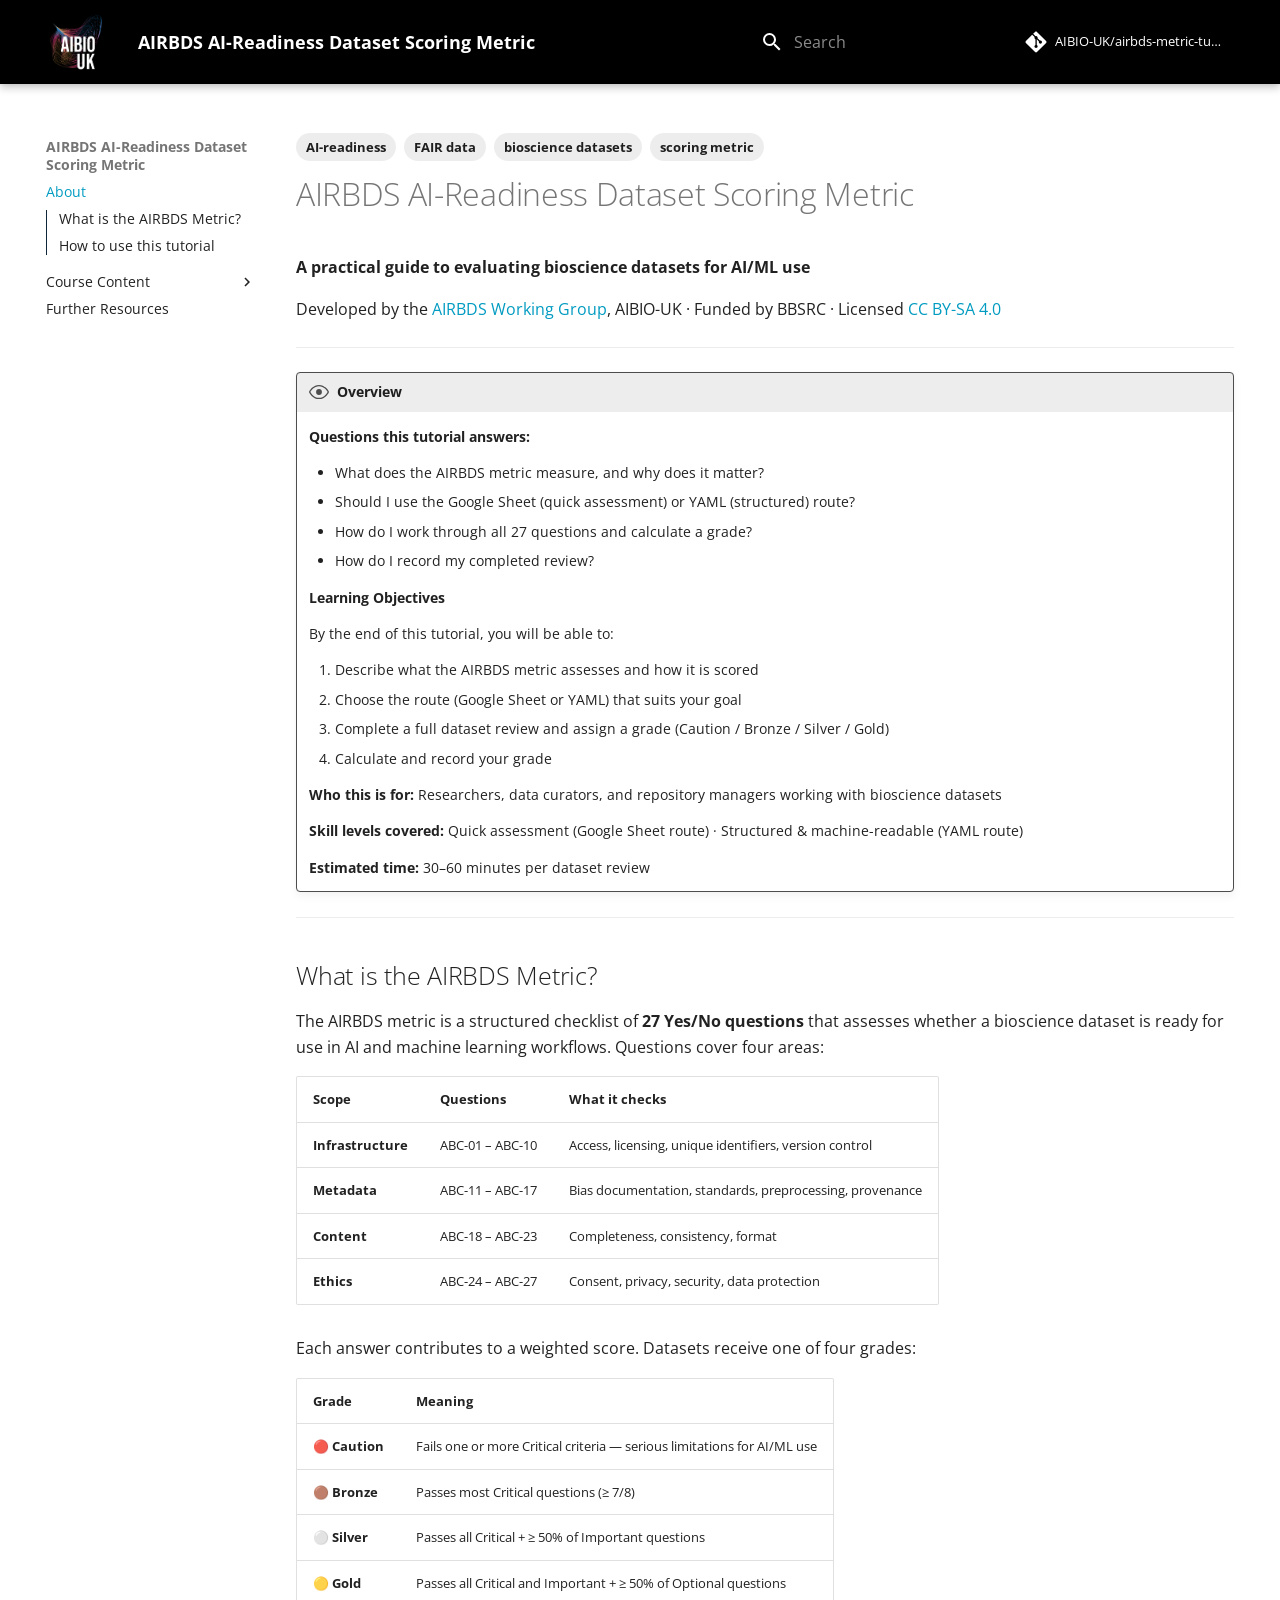
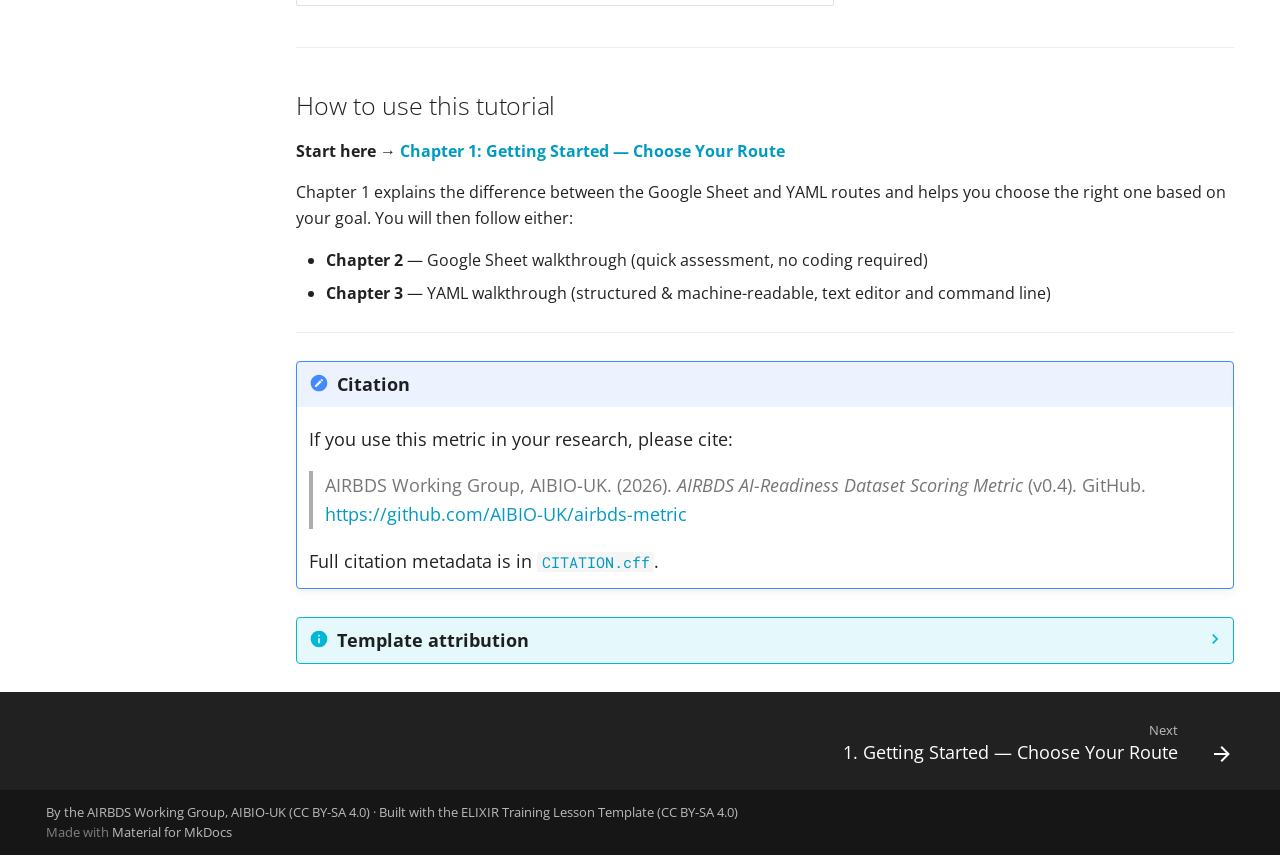
==== commit 16eaab61: "Deployed 7303f81 with MkDocs version: 1.6.1" ====
--- a/index.html
+++ b/index.html
@@ -19,7 +19,7 @@
       
       
       <link rel="icon" href="assets/images/aibio-uk-logo.png">
-      <meta name="generator" content="mkdocs-1.6.1, mkdocs-material-9.7.6">
+      <meta name="generator" content="mkdocs-1.6.1, mkdocs-material-9.7.7">
     
     
       
@@ -27,7 +27,7 @@
       
     
     
-      <link rel="stylesheet" href="assets/stylesheets/main.484c7ddc.min.css">
+      <link rel="stylesheet" href="assets/stylesheets/main.ec1eaa64.min.css">
       
       
 
@@ -374,7 +374,7 @@
   <span class="md-ellipsis">
     
   
-    1. Getting Started — Choose Your Format
+    1. Getting Started — Choose Your Route
   
 
     
@@ -395,14 +395,14 @@
   
   
     <li class="md-nav__item">
-      <a href="chapters/chapter_02_csv/" class="md-nav__link">
+      <a href="chapters/chapter_02_google_sheet/" class="md-nav__link">
         
   
   
   <span class="md-ellipsis">
     
   
-    2. CSV Walkthrough (Beginner)
+    2. Google Sheet Walkthrough (Quick Assessment)
   
 
     
@@ -430,7 +430,7 @@
   <span class="md-ellipsis">
     
   
-    3. YAML Walkthrough (Intermediate)
+    3. YAML Walkthrough
   
 
     
@@ -567,25 +567,25 @@
 <p><strong>Questions this tutorial answers:</strong></p>
 <ul>
 <li>What does the AIRBDS metric measure, and why does it matter?</li>
-<li>Should I use the CSV (spreadsheet) or YAML (text file) format?</li>
-<li>How do I work through all 28 questions and calculate a grade?</li>
-<li>How do I submit my completed review?</li>
+<li>Should I use the Google Sheet (quick assessment) or YAML (structured) route?</li>
+<li>How do I work through all 27 questions and calculate a grade?</li>
+<li>How do I record my completed review?</li>
 </ul>
 <p><strong>Learning Objectives</strong></p>
 <p>By the end of this tutorial, you will be able to:</p>
 <ol>
 <li>Describe what the AIRBDS metric assesses and how it is scored</li>
-<li>Choose the format (CSV or YAML) that suits your technical background</li>
+<li>Choose the route (Google Sheet or YAML) that suits your goal</li>
 <li>Complete a full dataset review and assign a grade (Caution / Bronze / Silver / Gold)</li>
-<li>Submit a completed review to the repository</li>
+<li>Calculate and record your grade</li>
 </ol>
 <p><strong>Who this is for:</strong> Researchers, data curators, and repository managers working with bioscience datasets</p>
-<p><strong>Skill levels covered:</strong> Beginner (CSV path) · Intermediate (YAML path)</p>
+<p><strong>Skill levels covered:</strong> Quick assessment (Google Sheet route) · Structured &amp; machine-readable (YAML route)</p>
 <p><strong>Estimated time:</strong> 30–60 minutes per dataset review</p>
 </div>
 <hr>
 <h2 id="what-is-the-airbds-metric">What is the AIRBDS Metric?</h2>
-<p>The AIRBDS metric is a structured checklist of <strong>28 Yes/No questions</strong> that assesses whether a bioscience dataset is ready for use in AI and machine learning workflows. Questions cover four areas:</p>
+<p>The AIRBDS metric is a structured checklist of <strong>27 Yes/No questions</strong> that assesses whether a bioscience dataset is ready for use in AI and machine learning workflows. Questions cover four areas:</p>
 <table>
 <thead>
 <tr>
@@ -597,22 +597,22 @@
 <tbody>
 <tr>
 <td><strong>Infrastructure</strong></td>
-<td>ACM-1 – ACM-10</td>
+<td>ABC-01 – ABC-10</td>
 <td>Access, licensing, unique identifiers, version control</td>
 </tr>
 <tr>
 <td><strong>Metadata</strong></td>
-<td>ACM-11 – ACM-17</td>
+<td>ABC-11 – ABC-17</td>
 <td>Bias documentation, standards, preprocessing, provenance</td>
 </tr>
 <tr>
 <td><strong>Content</strong></td>
-<td>ACM-18 – ACM-23</td>
+<td>ABC-18 – ABC-23</td>
 <td>Completeness, consistency, format</td>
 </tr>
 <tr>
 <td><strong>Ethics</strong></td>
-<td>ACM-24 – ACM-28</td>
+<td>ABC-24 – ABC-27</td>
 <td>Consent, privacy, security, data protection</td>
 </tr>
 </tbody>
@@ -646,18 +646,18 @@
 </table>
 <hr>
 <h2 id="how-to-use-this-tutorial">How to use this tutorial</h2>
-<p><strong>Start here → <a href="chapters/chapter_01/">Chapter 1: Getting Started — Choose Your Format</a></strong></p>
-<p>Chapter 1 explains the difference between the CSV and YAML formats and helps you choose the right one based on your experience level. You will then follow either:</p>
+<p><strong>Start here → <a href="chapters/chapter_01/">Chapter 1: Getting Started — Choose Your Route</a></strong></p>
+<p>Chapter 1 explains the difference between the Google Sheet and YAML routes and helps you choose the right one based on your goal. You will then follow either:</p>
 <ul>
-<li><strong>Chapter 2</strong> — CSV walkthrough (beginner, no coding required, Excel or Google Sheets)</li>
-<li><strong>Chapter 3</strong> — YAML walkthrough (intermediate, text editor and command line)</li>
+<li><strong>Chapter 2</strong> — Google Sheet walkthrough (quick assessment, no coding required)</li>
+<li><strong>Chapter 3</strong> — YAML walkthrough (structured &amp; machine-readable, text editor and command line)</li>
 </ul>
 <hr>
 <div class="admonition note">
 <p class="admonition-title">Citation</p>
 <p>If you use this metric in your research, please cite:</p>
 <blockquote>
-<p>AIRBDS Working Group, AIBIO-UK. (2025). <em>AIRBDS AI-Readiness Dataset Scoring Metric</em> (v0.3). GitHub. <a href="https://github.com/AIBIO-UK/airbds-metric">https://github.com/AIBIO-UK/airbds-metric</a></p>
+<p>AIRBDS Working Group, AIBIO-UK. (2026). <em>AIRBDS AI-Readiness Dataset Scoring Metric</em> (v0.4). GitHub. <a href="https://github.com/AIBIO-UK/airbds-metric">https://github.com/AIBIO-UK/airbds-metric</a></p>
 </blockquote>
 <p>Full citation metadata is in <a href="https://github.com/AIBIO-UK/airbds-metric/blob/main/CITATION.cff"><code>CITATION.cff</code></a>.</p>
 </div>
@@ -708,13 +708,13 @@
         
         
           
-          <a href="chapters/chapter_01/" class="md-footer__link md-footer__link--next" aria-label="Next: 1. Getting Started — Choose Your Format">
+          <a href="chapters/chapter_01/" class="md-footer__link md-footer__link--next" aria-label="Next: 1. Getting Started — Choose Your Route">
             <div class="md-footer__title">
               <span class="md-footer__direction">
                 Next
               </span>
               <div class="md-ellipsis">
-                1. Getting Started — Choose Your Format
+                1. Getting Started — Choose Your Route
               </div>
             </div>
             <div class="md-footer__button md-icon">
@@ -758,7 +758,7 @@
       <script id="__config" type="application/json">{"annotate": null, "base": ".", "features": ["navigation.top", "navigation.footer", "toc.integrate"], "search": "assets/javascripts/workers/search.2c215733.min.js", "tags": null, "translations": {"clipboard.copied": "Copied to clipboard", "clipboard.copy": "Copy to clipboard", "search.result.more.one": "1 more on this page", "search.result.more.other": "# more on this page", "search.result.none": "No matching documents", "search.result.one": "1 matching document", "search.result.other": "# matching documents", "search.result.placeholder": "Type to start searching", "search.result.term.missing": "Missing", "select.version": "Select version"}, "version": null}</script>
     
     
-      <script src="assets/javascripts/bundle.79ae519e.min.js"></script>
+      <script src="assets/javascripts/bundle.d7400e89.min.js"></script>
       
     
   </body>
--- a/assets/stylesheets/main.ec1eaa64.min.css
+++ b/assets/stylesheets/main.ec1eaa64.min.css
@@ -0,0 +1 @@
+@charset "UTF-8";html{-webkit-text-size-adjust:none;-moz-text-size-adjust:none;text-size-adjust:none;box-sizing:border-box}*,:after,:before{box-sizing:inherit}@media (prefers-reduced-motion){*,:after,:before{transition:none!important}}body{margin:0}a,button,input,label{-webkit-tap-highlight-color:transparent}a{color:inherit;text-decoration:none}hr{border:0;box-sizing:initial;display:block;height:.05rem;overflow:visible;padding:0}small{font-size:80%}sub,sup{line-height:1em}img{border-style:none}table{border-collapse:initial;border-spacing:0}td,th{font-weight:400;vertical-align:top}button{background:#0000;border:0;font-family:inherit;font-size:inherit;margin:0;padding:0}input{border:0;outline:none}:root{--md-primary-fg-color:#4051b5;--md-primary-fg-color--light:#5d6cc0;--md-primary-fg-color--dark:#303fa1;--md-primary-bg-color:#fff;--md-primary-bg-color--light:#ffffffb3;--md-accent-fg-color:#526cfe;--md-accent-fg-color--transparent:#526cfe1a;--md-accent-bg-color:#fff;--md-accent-bg-color--light:#ffffffb3}[data-md-color-scheme=default]{color-scheme:light}[data-md-color-scheme=default] img[src$="#gh-dark-mode-only"],[data-md-color-scheme=default] img[src$="#only-dark"]{display:none}:root,[data-md-color-scheme=default]{--md-hue:225deg;--md-default-fg-color:#000000de;--md-default-fg-color--light:#0000008a;--md-default-fg-color--lighter:#00000052;--md-default-fg-color--lightest:#00000012;--md-default-bg-color:#fff;--md-default-bg-color--light:#ffffffb3;--md-default-bg-color--lighter:#ffffff4d;--md-default-bg-color--lightest:#ffffff1f;--md-code-fg-color:#36464e;--md-code-bg-color:#f5f5f5;--md-code-bg-color--light:#f5f5f5b3;--md-code-bg-color--lighter:#f5f5f54d;--md-code-hl-color:#4287ff;--md-code-hl-color--light:#4287ff1a;--md-code-hl-number-color:#d52a2a;--md-code-hl-special-color:#db1457;--md-code-hl-function-color:#a846b9;--md-code-hl-constant-color:#6e59d9;--md-code-hl-keyword-color:#3f6ec6;--md-code-hl-string-color:#1c7d4d;--md-code-hl-name-color:var(--md-code-fg-color);--md-code-hl-operator-color:var(--md-default-fg-color--light);--md-code-hl-punctuation-color:var(--md-default-fg-color--light);--md-code-hl-comment-color:var(--md-default-fg-color--light);--md-code-hl-generic-color:var(--md-default-fg-color--light);--md-code-hl-variable-color:var(--md-default-fg-color--light);--md-typeset-color:var(--md-default-fg-color);--md-typeset-a-color:var(--md-primary-fg-color);--md-typeset-del-color:#f5503d26;--md-typeset-ins-color:#0bd57026;--md-typeset-kbd-color:#fafafa;--md-typeset-kbd-accent-color:#fff;--md-typeset-kbd-border-color:#b8b8b8;--md-typeset-mark-color:#ffff0080;--md-typeset-table-color:#0000001f;--md-typeset-table-color--light:rgba(0,0,0,.035);--md-admonition-fg-color:var(--md-default-fg-color);--md-admonition-bg-color:var(--md-default-bg-color);--md-warning-fg-color:#000000de;--md-warning-bg-color:#ff9;--md-footer-fg-color:#fff;--md-footer-fg-color--light:#ffffffb3;--md-footer-fg-color--lighter:#ffffff73;--md-footer-bg-color:#000000de;--md-footer-bg-color--dark:#00000052;--md-shadow-z1:0 0.2rem 0.5rem #0000000d,0 0 0.05rem #0000001a;--md-shadow-z2:0 0.2rem 0.5rem #0000001a,0 0 0.05rem #00000040;--md-shadow-z3:0 0.2rem 0.5rem #0003,0 0 0.05rem #00000059}.md-icon svg{fill:currentcolor;display:block;height:1.2rem;width:1.2rem}body{-webkit-font-smoothing:antialiased;-moz-osx-font-smoothing:grayscale;--md-text-font-family:var(--md-text-font,_),-apple-system,BlinkMacSystemFont,Helvetica,Arial,sans-serif;--md-code-font-family:var(--md-code-font,_),SFMono-Regular,Consolas,Menlo,monospace}aside,body,input{font-feature-settings:"kern","liga";color:var(--md-typeset-color);font-family:var(--md-text-font-family)}code,kbd,pre{font-feature-settings:"kern";font-family:var(--md-code-font-family)}:root{--md-typeset-table-sort-icon:url('data:image/svg+xml;charset=utf-8,<svg xmlns="http://www.w3.org/2000/svg" viewBox="0 0 24 24"><path d="m18 21-4-4h3V7h-3l4-4 4 4h-3v10h3M2 19v-2h10v2M2 13v-2h7v2M2 7V5h4v2z"/></svg>');--md-typeset-table-sort-icon--asc:url('data:image/svg+xml;charset=utf-8,<svg xmlns="http://www.w3.org/2000/svg" viewBox="0 0 24 24"><path d="M19 17h3l-4 4-4-4h3V3h2M2 17h10v2H2M6 5v2H2V5m0 6h7v2H2z"/></svg>');--md-typeset-table-sort-icon--desc:url('data:image/svg+xml;charset=utf-8,<svg xmlns="http://www.w3.org/2000/svg" viewBox="0 0 24 24"><path d="M19 7h3l-4-4-4 4h3v14h2M2 17h10v2H2M6 5v2H2V5m0 6h7v2H2z"/></svg>')}.md-typeset{-webkit-print-color-adjust:exact;color-adjust:exact;font-size:.8rem;line-height:1.6;overflow-wrap:break-word}@media print{.md-typeset{font-size:.68rem}}.md-typeset blockquote,.md-typeset dl,.md-typeset figure,.md-typeset ol,.md-typeset pre,.md-typeset ul{margin-bottom:1em;margin-top:1em}.md-typeset h1{color:var(--md-default-fg-color--light);font-size:2em;line-height:1.3;margin:0 0 1.25em}.md-typeset h1,.md-typeset h2{font-weight:300;letter-spacing:-.01em}.md-typeset h2{font-size:1.5625em;line-height:1.4;margin:1.6em 0 .64em}.md-typeset h3{font-size:1.25em;font-weight:400;letter-spacing:-.01em;line-height:1.5;margin:1.6em 0 .8em}.md-typeset h2+h3{margin-top:.8em}.md-typeset h4{font-weight:700;letter-spacing:-.01em;margin:1em 0}.md-typeset h5,.md-typeset h6{color:var(--md-default-fg-color--light);font-size:.8em;font-weight:700;letter-spacing:-.01em;margin:1.25em 0}.md-typeset h5{text-transform:uppercase}.md-typeset h5 code{text-transform:none}.md-typeset hr{border-bottom:.05rem solid var(--md-default-fg-color--lightest);display:flow-root;margin:1.5em 0}.md-typeset a{color:var(--md-typeset-a-color);word-break:break-word}.md-typeset a,.md-typeset a:before{transition:color 125ms}.md-typeset a:focus,.md-typeset a:hover{color:var(--md-accent-fg-color)}.md-typeset a:focus code,.md-typeset a:hover code{background-color:var(--md-accent-fg-color--transparent);color:var(--md-accent-fg-color)}.md-typeset a code{color:var(--md-typeset-a-color)}.md-typeset a.focus-visible{outline-color:var(--md-accent-fg-color);outline-offset:.2rem}.md-typeset code,.md-typeset kbd,.md-typeset pre{color:var(--md-code-fg-color);direction:ltr;font-variant-ligatures:none;transition:background-color 125ms}@media print{.md-typeset code,.md-typeset kbd,.md-typeset pre{white-space:pre-wrap}}.md-typeset code{background-color:var(--md-code-bg-color);border-radius:.1rem;-webkit-box-decoration-break:clone;box-decoration-break:clone;font-size:.85em;padding:0 .2941176471em;transition:color 125ms,background-color 125ms;word-break:break-word}.md-typeset code:not(.focus-visible){-webkit-tap-highlight-color:transparent;outline:none}.md-typeset pre{display:flow-root;line-height:1.4;position:relative}.md-typeset pre>code{-webkit-box-decoration-break:slice;box-decoration-break:slice;box-shadow:none;display:block;margin:0;outline-color:var(--md-accent-fg-color);overflow:auto;padding:.7720588235em 1.1764705882em;scrollbar-color:var(--md-default-fg-color--lighter) #0000;scrollbar-width:thin;touch-action:auto;word-break:normal}.md-typeset pre>code:hover{scrollbar-color:var(--md-accent-fg-color) #0000}.md-typeset pre>code::-webkit-scrollbar{height:.2rem;width:.2rem}.md-typeset pre>code::-webkit-scrollbar-thumb{background-color:var(--md-default-fg-color--lighter)}.md-typeset pre>code::-webkit-scrollbar-thumb:hover{background-color:var(--md-accent-fg-color)}.md-typeset kbd{background-color:var(--md-typeset-kbd-color);border-radius:.1rem;box-shadow:0 .1rem 0 .05rem var(--md-typeset-kbd-border-color),0 .1rem 0 var(--md-typeset-kbd-border-color),0 -.1rem .2rem var(--md-typeset-kbd-accent-color) inset;color:var(--md-default-fg-color);display:inline-block;font-size:.75em;padding:0 .6666666667em;vertical-align:text-top;word-break:break-word}.md-typeset mark{background-color:var(--md-typeset-mark-color);-webkit-box-decoration-break:clone;box-decoration-break:clone;color:inherit;word-break:break-word}.md-typeset abbr{cursor:help;text-decoration:none}.md-typeset [data-preview],.md-typeset abbr{border-bottom:.05rem dotted var(--md-default-fg-color--light)}.md-typeset small{opacity:.75}[dir=ltr] .md-typeset sub,[dir=ltr] .md-typeset sup{margin-left:.078125em}[dir=rtl] .md-typeset sub,[dir=rtl] .md-typeset sup{margin-right:.078125em}[dir=ltr] .md-typeset blockquote{padding-left:.6rem}[dir=rtl] .md-typeset blockquote{padding-right:.6rem}[dir=ltr] .md-typeset blockquote{border-left:.2rem solid var(--md-default-fg-color--lighter)}[dir=rtl] .md-typeset blockquote{border-right:.2rem solid var(--md-default-fg-color--lighter)}.md-typeset blockquote{color:var(--md-default-fg-color--light);margin-left:0;margin-right:0}.md-typeset ul{list-style-type:disc}.md-typeset ul[type]{list-style-type:revert-layer}[dir=ltr] .md-typeset ol,[dir=ltr] .md-typeset ul{margin-left:.625em}[dir=rtl] .md-typeset ol,[dir=rtl] .md-typeset ul{margin-right:.625em}.md-typeset ol,.md-typeset ul{padding:0}.md-typeset ol:not([hidden]),.md-typeset ul:not([hidden]){display:flow-root}.md-typeset ol ol,.md-typeset ul ol{list-style-type:lower-alpha}.md-typeset ol ol ol,.md-typeset ul ol ol{list-style-type:lower-roman}.md-typeset ol ol ol ol,.md-typeset ul ol ol ol{list-style-type:upper-alpha}.md-typeset ol ol ol ol ol,.md-typeset ul ol ol ol ol{list-style-type:upper-roman}.md-typeset ol[type],.md-typeset ul[type]{list-style-type:revert-layer}[dir=ltr] .md-typeset ol li,[dir=ltr] .md-typeset ul li{margin-left:1.25em}[dir=rtl] .md-typeset ol li,[dir=rtl] .md-typeset ul li{margin-right:1.25em}.md-typeset ol li,.md-typeset ul li{margin-bottom:.5em}.md-typeset ol li blockquote,.md-typeset ol li p,.md-typeset ul li blockquote,.md-typeset ul li p{margin:.5em 0}.md-typeset ol li:last-child,.md-typeset ul li:last-child{margin-bottom:0}[dir=ltr] .md-typeset ol li ol,[dir=ltr] .md-typeset ol li ul,[dir=ltr] .md-typeset ul li ol,[dir=ltr] .md-typeset ul li ul{margin-left:.625em}[dir=rtl] .md-typeset ol li ol,[dir=rtl] .md-typeset ol li ul,[dir=rtl] .md-typeset ul li ol,[dir=rtl] .md-typeset ul li ul{margin-right:.625em}.md-typeset ol li ol,.md-typeset ol li ul,.md-typeset ul li ol,.md-typeset ul li ul{margin-bottom:.5em;margin-top:.5em}[dir=ltr] .md-typeset dd{margin-left:1.875em}[dir=rtl] .md-typeset dd{margin-right:1.875em}.md-typeset dd{margin-bottom:1.5em;margin-top:1em}.md-typeset img,.md-typeset svg,.md-typeset video{height:auto;max-width:100%}.md-typeset img[align=left]{margin:1em 1em 1em 0}.md-typeset img[align=right]{margin:1em 0 1em 1em}.md-typeset img[align]:only-child{margin-top:0}.md-typeset figure{display:flow-root;margin:1em auto;max-width:100%;text-align:center;width:fit-content}.md-typeset figure img{display:block;margin:0 auto}.md-typeset figcaption{font-style:italic;margin:1em auto;max-width:24rem}.md-typeset iframe{max-width:100%}.md-typeset table:not([class]){background-color:var(--md-default-bg-color);border:.05rem solid var(--md-typeset-table-color);border-radius:.1rem;display:inline-block;font-size:.64rem;max-width:100%;overflow:auto;touch-action:auto}@media print{.md-typeset table:not([class]){display:table}}.md-typeset table:not([class])+*{margin-top:1.5em}.md-typeset table:not([class]) td>:first-child,.md-typeset table:not([class]) th>:first-child{margin-top:0}.md-typeset table:not([class]) td>:last-child,.md-typeset table:not([class]) th>:last-child{margin-bottom:0}.md-typeset table:not([class]) td:not([align]),.md-typeset table:not([class]) th:not([align]){text-align:left}[dir=rtl] .md-typeset table:not([class]) td:not([align]),[dir=rtl] .md-typeset table:not([class]) th:not([align]){text-align:right}.md-typeset table:not([class]) th{font-weight:700;min-width:5rem;padding:.9375em 1.25em;vertical-align:top}.md-typeset table:not([class]) td{border-top:.05rem solid var(--md-typeset-table-color);padding:.9375em 1.25em;vertical-align:top}.md-typeset table:not([class]) tbody tr{transition:background-color 125ms}.md-typeset table:not([class]) tbody tr:hover{background-color:var(--md-typeset-table-color--light);box-shadow:0 .05rem 0 var(--md-default-bg-color) inset}.md-typeset table:not([class]) a{word-break:normal}.md-typeset table th[role=columnheader]{cursor:pointer}[dir=ltr] .md-typeset table th[role=columnheader]:after{margin-left:.5em}[dir=rtl] .md-typeset table th[role=columnheader]:after{margin-right:.5em}.md-typeset table th[role=columnheader]:after{content:"";display:inline-block;height:1.2em;-webkit-mask-image:var(--md-typeset-table-sort-icon);mask-image:var(--md-typeset-table-sort-icon);-webkit-mask-repeat:no-repeat;mask-repeat:no-repeat;-webkit-mask-size:contain;mask-size:contain;transition:background-color 125ms;vertical-align:text-bottom;width:1.2em}.md-typeset table th[role=columnheader]:hover:after{background-color:var(--md-default-fg-color--lighter)}.md-typeset table th[role=columnheader][aria-sort=ascending]:after{background-color:var(--md-default-fg-color--light);-webkit-mask-image:var(--md-typeset-table-sort-icon--asc);mask-image:var(--md-typeset-table-sort-icon--asc)}.md-typeset table th[role=columnheader][aria-sort=descending]:after{background-color:var(--md-default-fg-color--light);-webkit-mask-image:var(--md-typeset-table-sort-icon--desc);mask-image:var(--md-typeset-table-sort-icon--desc)}.md-typeset__scrollwrap{margin:1em -.8rem;overflow-x:auto;touch-action:auto}.md-typeset__table{display:inline-block;margin-bottom:.5em;padding:0 .8rem}@media print{.md-typeset__table{display:block}}html .md-typeset__table table{display:table;margin:0;overflow:hidden;width:100%}@media screen and (max-width:44.984375em){.md-content__inner>pre{margin:1em -.8rem}.md-content__inner>pre code{border-radius:0}}.md-typeset .md-author{border-radius:100%;display:block;flex-shrink:0;height:1.6rem;overflow:hidden;position:relative;transition:color 125ms,transform 125ms;width:1.6rem}.md-typeset .md-author img{display:block}.md-typeset .md-author--more{background:var(--md-default-fg-color--lightest);color:var(--md-default-fg-color--lighter);font-size:.6rem;font-weight:700;line-height:1.6rem;text-align:center}.md-typeset .md-author--long{height:2.4rem;width:2.4rem}.md-typeset a.md-author{transform:scale(1)}.md-typeset a.md-author img{border-radius:100%;filter:grayscale(100%) opacity(75%);transition:filter 125ms}.md-typeset a.md-author:focus,.md-typeset a.md-author:hover{transform:scale(1.1);z-index:1}.md-typeset a.md-author:focus img,.md-typeset a.md-author:hover img{filter:grayscale(0)}.md-banner{background-color:var(--md-footer-bg-color);color:var(--md-footer-fg-color);overflow:auto}@media print{.md-banner{display:none}}.md-banner--warning{background-color:var(--md-warning-bg-color);color:var(--md-warning-fg-color)}.md-banner__inner{font-size:.7rem;margin:.6rem auto;padding:0 .8rem}[dir=ltr] .md-banner__button{float:right}[dir=rtl] .md-banner__button{float:left}.md-banner__button{color:inherit;cursor:pointer;transition:opacity .25s}.no-js .md-banner__button{display:none}.md-banner__button:hover{opacity:.7}html{font-size:125%;height:100%;overflow-x:hidden}@media screen and (min-width:100em){html{font-size:137.5%}}@media screen and (min-width:125em){html{font-size:150%}}body{background-color:var(--md-default-bg-color);display:flex;flex-direction:column;font-size:.5rem;min-height:100%;position:relative;width:100%}@media print{body{display:block}}@media screen and (max-width:59.984375em){body[data-md-scrolllock]{position:fixed}}.md-grid{margin-left:auto;margin-right:auto;max-width:61rem}.md-container{display:flex;flex-direction:column;flex-grow:1}@media print{.md-container{display:block}}.md-main{flex-grow:1}.md-main__inner{display:flex;height:100%;margin-top:1.5rem}.md-ellipsis{overflow:hidden;text-overflow:ellipsis}.md-toggle{display:none}.md-option{height:0;opacity:0;position:absolute;width:0}.md-option:checked+label:not([hidden]){display:block}.md-option.focus-visible+label{outline-color:var(--md-accent-fg-color);outline-style:auto}.md-skip{background-color:var(--md-default-fg-color);border-radius:.1rem;color:var(--md-default-bg-color);font-size:.64rem;margin:.5rem;opacity:0;outline-color:var(--md-accent-fg-color);padding:.3rem .5rem;position:fixed;transform:translateY(.4rem);z-index:-1}.md-skip:focus{opacity:1;transform:translateY(0);transition:transform .25s cubic-bezier(.4,0,.2,1),opacity 175ms 75ms;z-index:10}@page{margin:25mm}:root{--md-clipboard-icon:url('data:image/svg+xml;charset=utf-8,<svg xmlns="http://www.w3.org/2000/svg" viewBox="0 0 24 24"><path d="M19 21H8V7h11m0-2H8a2 2 0 0 0-2 2v14a2 2 0 0 0 2 2h11a2 2 0 0 0 2-2V7a2 2 0 0 0-2-2m-3-4H4a2 2 0 0 0-2 2v14h2V3h12z"/></svg>')}.md-clipboard{border-radius:.1rem;color:var(--md-default-fg-color--lightest);cursor:pointer;height:1.5em;outline-color:var(--md-accent-fg-color);outline-offset:.1rem;transition:color .25s;width:1.5em;z-index:1}@media print{.md-clipboard{display:none}}.md-clipboard:not(.focus-visible){-webkit-tap-highlight-color:transparent;outline:none}:hover>.md-clipboard{color:var(--md-default-fg-color--light)}.md-clipboard:focus,.md-clipboard:hover{color:var(--md-accent-fg-color)}.md-clipboard:after{background-color:currentcolor;content:"";display:block;height:1.125em;margin:0 auto;-webkit-mask-image:var(--md-clipboard-icon);mask-image:var(--md-clipboard-icon);-webkit-mask-position:center;mask-position:center;-webkit-mask-repeat:no-repeat;mask-repeat:no-repeat;-webkit-mask-size:contain;mask-size:contain;width:1.125em}.md-clipboard--inline{cursor:pointer}.md-clipboard--inline code{transition:color .25s,background-color .25s}.md-clipboard--inline:focus code,.md-clipboard--inline:hover code{background-color:var(--md-accent-fg-color--transparent);color:var(--md-accent-fg-color)}:root{--md-code-select-icon:url('data:image/svg+xml;charset=utf-8,<svg xmlns="http://www.w3.org/2000/svg" viewBox="0 0 24 24"><path d="M19 19h-4v2h4c1.1 0 2-.9 2-2v-4h-2m0-12h-4v2h4v4h2V5c0-1.1-.9-2-2-2M5 5h4V3H5c-1.1 0-2 .9-2 2v4h2m0 6H3v4c0 1.1.9 2 2 2h4v-2H5zm2-4h2v2H7zm4 0h2v2h-2zm4 0h2v2h-2zM7 7h2v2H7zm4 0h2v2h-2zm4 0h2v2h-2zm-8 8h2v2H7zm4 0h2v2h-2zm4 0h2v2h-2z"/></svg>');--md-code-copy-icon:url('data:image/svg+xml;charset=utf-8,<svg xmlns="http://www.w3.org/2000/svg" viewBox="0 0 24 24"><path d="M19 21H8V7h11m0-2H8a2 2 0 0 0-2 2v14a2 2 0 0 0 2 2h11a2 2 0 0 0 2-2V7a2 2 0 0 0-2-2m-3-4H4a2 2 0 0 0-2 2v14h2V3h12z"/></svg>')}.md-typeset .md-code__content{display:grid}.md-code__nav{background-color:var(--md-code-bg-color--lighter);border-radius:.1rem;display:flex;gap:.2rem;padding:.2rem;position:absolute;right:.25em;top:.25em;transition:background-color .25s;z-index:1}:hover>.md-code__nav{background-color:var(--md-code-bg-color--light)}.md-code__button{color:var(--md-default-fg-color--lightest);cursor:pointer;display:block;height:1.5em;outline-color:var(--md-accent-fg-color);outline-offset:.1rem;transition:color .25s;width:1.5em}:hover>*>.md-code__button{color:var(--md-default-fg-color--light)}.md-code__button.focus-visible,.md-code__button:hover{color:var(--md-accent-fg-color)}.md-code__button--active{color:var(--md-default-fg-color)!important}.md-code__button:after{background-color:currentcolor;content:"";display:block;height:1.125em;margin:0 auto;-webkit-mask-position:center;mask-position:center;-webkit-mask-repeat:no-repeat;mask-repeat:no-repeat;-webkit-mask-size:contain;mask-size:contain;width:1.125em}.md-code__button[data-md-type=select]:after{-webkit-mask-image:var(--md-code-select-icon);mask-image:var(--md-code-select-icon)}.md-code__button[data-md-type=copy]:after{-webkit-mask-image:var(--md-code-copy-icon);mask-image:var(--md-code-copy-icon)}@keyframes consent{0%{opacity:0;transform:translateY(100%)}to{opacity:1;transform:translateY(0)}}@keyframes overlay{0%{opacity:0}to{opacity:1}}.md-consent__overlay{animation:overlay .25s both;-webkit-backdrop-filter:blur(.1rem);backdrop-filter:blur(.1rem);background-color:#0000008a;height:100%;opacity:1;position:fixed;top:0;width:100%;z-index:5}.md-consent__inner{animation:consent .5s cubic-bezier(.1,.7,.1,1) both;background-color:var(--md-default-bg-color);border:0;border-radius:.1rem;bottom:0;box-shadow:0 0 .2rem #0000001a,0 .2rem .4rem #0003;max-height:100%;overflow:auto;padding:0;position:fixed;width:100%;z-index:5}.md-consent__form{padding:.8rem}.md-consent__settings{display:none;margin:1em 0}input:checked+.md-consent__settings{display:block}.md-consent__controls{margin-bottom:.8rem}.md-typeset .md-consent__controls .md-button{display:inline}@media screen and (max-width:44.984375em){.md-typeset .md-consent__controls .md-button{display:block;margin-top:.4rem;text-align:center;width:100%}}.md-consent label{cursor:pointer}.md-content{flex-grow:1;min-width:0}.md-content__inner{margin:0 .8rem 1.2rem;padding-top:.6rem}@media screen and (min-width:76.25em){[dir=ltr] .md-sidebar--primary:not([hidden])~.md-content>.md-content__inner{margin-left:1.2rem}[dir=ltr] .md-sidebar--secondary:not([hidden])~.md-content>.md-content__inner,[dir=rtl] .md-sidebar--primary:not([hidden])~.md-content>.md-content__inner{margin-right:1.2rem}[dir=rtl] .md-sidebar--secondary:not([hidden])~.md-content>.md-content__inner{margin-left:1.2rem}}.md-content__inner:before{content:"";display:block;height:.4rem}.md-content__inner>:last-child{margin-bottom:0}[dir=ltr] .md-content__button{float:right}[dir=rtl] .md-content__button{float:left}[dir=ltr] .md-content__button{margin-left:.4rem}[dir=rtl] .md-content__button{margin-right:.4rem}.md-content__button{margin:.4rem 0;padding:0}@media print{.md-content__button{display:none}}.md-typeset .md-content__button{color:var(--md-default-fg-color--lighter)}.md-content__button svg{display:inline;vertical-align:top}[dir=rtl] .md-content__button svg{transform:scaleX(-1)}[dir=ltr] .md-dialog{right:.8rem}[dir=rtl] .md-dialog{left:.8rem}.md-dialog{background-color:var(--md-default-fg-color);border-radius:.1rem;bottom:.8rem;box-shadow:var(--md-shadow-z3);min-width:11.1rem;opacity:0;padding:.4rem .6rem;pointer-events:none;position:fixed;transform:translateY(100%);transition:transform 0ms .4s,opacity .4s;z-index:4}@media print{.md-dialog{display:none}}.md-dialog--active{opacity:1;pointer-events:auto;transform:translateY(0);transition:transform .4s cubic-bezier(.075,.85,.175,1),opacity .4s}.md-dialog__inner{color:var(--md-default-bg-color);font-size:.7rem}.md-feedback{margin:2em 0 1em;text-align:center}.md-feedback fieldset{border:none;margin:0;padding:0}.md-feedback__title{font-weight:700;margin:1em auto}.md-feedback__inner{position:relative}.md-feedback__list{display:flex;flex-wrap:wrap;place-content:baseline center;position:relative}.md-feedback__list:hover .md-icon:not(:disabled){color:var(--md-default-fg-color--lighter)}:disabled .md-feedback__list{min-height:1.8rem}.md-feedback__icon{color:var(--md-default-fg-color--light);cursor:pointer;flex-shrink:0;margin:0 .1rem;transition:color 125ms}.md-feedback__icon:not(:disabled).md-icon:hover{color:var(--md-accent-fg-color)}.md-feedback__icon:disabled{color:var(--md-default-fg-color--lightest);pointer-events:none}.md-feedback__note{opacity:0;position:relative;transform:translateY(.4rem);transition:transform .4s cubic-bezier(.1,.7,.1,1),opacity .15s}.md-feedback__note>*{margin:0 auto;max-width:16rem}:disabled .md-feedback__note{opacity:1;transform:translateY(0)}@media print{.md-feedback{display:none}}.md-footer{background-color:var(--md-footer-bg-color);color:var(--md-footer-fg-color)}@media print{.md-footer{display:none}}.md-footer__inner{justify-content:space-between;overflow:auto;padding:.2rem}.md-footer__inner:not([hidden]){display:flex}.md-footer__link{align-items:end;display:flex;flex-grow:0.01;margin-bottom:.4rem;margin-top:1rem;max-width:100%;outline-color:var(--md-accent-fg-color);overflow:hidden;transition:opacity .25s}.md-footer__link:focus,.md-footer__link:hover{opacity:.7}[dir=rtl] .md-footer__link svg{transform:scaleX(-1)}@media screen and (max-width:44.984375em){.md-footer__link--prev{flex-shrink:0}.md-footer__link--prev .md-footer__title{display:none}}[dir=ltr] .md-footer__link--next{margin-left:auto}[dir=rtl] .md-footer__link--next{margin-right:auto}.md-footer__link--next{text-align:right}[dir=rtl] .md-footer__link--next{text-align:left}.md-footer__title{flex-grow:1;font-size:.9rem;margin-bottom:.7rem;max-width:calc(100% - 2.4rem);padding:0 1rem;white-space:nowrap}.md-footer__button{margin:.2rem;padding:.4rem}.md-footer__direction{font-size:.64rem;opacity:.7}.md-footer-meta{background-color:var(--md-footer-bg-color--dark)}.md-footer-meta__inner{display:flex;flex-wrap:wrap;justify-content:space-between;padding:.2rem}html .md-footer-meta.md-typeset a{color:var(--md-footer-fg-color--light)}html .md-footer-meta.md-typeset a:focus,html .md-footer-meta.md-typeset a:hover{color:var(--md-footer-fg-color)}.md-copyright{color:var(--md-footer-fg-color--lighter);font-size:.64rem;margin:auto .6rem;padding:.4rem 0;width:100%}@media screen and (min-width:45em){.md-copyright{width:auto}}.md-copyright__highlight{color:var(--md-footer-fg-color--light)}.md-social{display:inline-flex;gap:.2rem;margin:0 .4rem;padding:.2rem 0 .6rem}@media screen and (min-width:45em){.md-social{padding:.6rem 0}}.md-social__link{display:inline-block;height:1.6rem;text-align:center;width:1.6rem}.md-social__link:before{line-height:1.9}.md-social__link svg{fill:currentcolor;max-height:.8rem;vertical-align:-25%}.md-typeset .md-button{border:.1rem solid;border-radius:.1rem;color:var(--md-primary-fg-color);cursor:pointer;display:inline-block;font-weight:700;padding:.625em 2em;transition:color 125ms,background-color 125ms,border-color 125ms}.md-typeset .md-button--primary{background-color:var(--md-primary-fg-color);border-color:var(--md-primary-fg-color);color:var(--md-primary-bg-color)}.md-typeset .md-button:focus,.md-typeset .md-button:hover{background-color:var(--md-accent-fg-color);border-color:var(--md-accent-fg-color);color:var(--md-accent-bg-color)}[dir=ltr] .md-typeset .md-input{border-top-left-radius:.1rem}[dir=ltr] .md-typeset .md-input,[dir=rtl] .md-typeset .md-input{border-top-right-radius:.1rem}[dir=rtl] .md-typeset .md-input{border-top-left-radius:.1rem}.md-typeset .md-input{border-bottom:.1rem solid var(--md-default-fg-color--lighter);box-shadow:var(--md-shadow-z1);font-size:.8rem;height:1.8rem;padding:0 .6rem;transition:border .25s,box-shadow .25s}.md-typeset .md-input:focus,.md-typeset .md-input:hover{border-bottom-color:var(--md-accent-fg-color);box-shadow:var(--md-shadow-z2)}.md-typeset .md-input--stretch{width:100%}.md-header{background-color:var(--md-primary-fg-color);box-shadow:0 0 .2rem #0000,0 .2rem .4rem #0000;color:var(--md-primary-bg-color);display:block;left:0;position:sticky;right:0;top:0;z-index:4}@media print{.md-header{display:none}}.md-header[hidden]{transform:translateY(-100%);transition:transform .25s cubic-bezier(.8,0,.6,1),box-shadow .25s}.md-header--shadow{box-shadow:0 0 .2rem #0000001a,0 .2rem .4rem #0003;transition:transform .25s cubic-bezier(.1,.7,.1,1),box-shadow .25s}.md-header__inner{align-items:center;display:flex;padding:0 .2rem}.md-header__button{color:currentcolor;cursor:pointer;margin:.2rem;outline-color:var(--md-accent-fg-color);padding:.4rem;position:relative;transition:opacity .25s;vertical-align:middle;z-index:1}.md-header__button:hover{opacity:.7}.md-header__button:not([hidden]){display:inline-block}.md-header__button:not(.focus-visible){-webkit-tap-highlight-color:transparent;outline:none}.md-header__button.md-logo{margin:.2rem;padding:.4rem}@media screen and (max-width:76.234375em){.md-header__button.md-logo{display:none}}.md-header__button.md-logo img,.md-header__button.md-logo svg{fill:currentcolor;display:block;height:1.2rem;width:auto}@media screen and (min-width:60em){.md-header__button[for=__search]{display:none}}.no-js .md-header__button[for=__search]{display:none}[dir=rtl] .md-header__button[for=__search] svg{transform:scaleX(-1)}@media screen and (min-width:76.25em){.md-header__button[for=__drawer]{display:none}}.md-header__topic{display:flex;max-width:100%;position:absolute;transition:transform .4s cubic-bezier(.1,.7,.1,1),opacity .15s;white-space:nowrap}.md-header__topic+.md-header__topic{opacity:0;pointer-events:none;transform:translateX(1.25rem);transition:transform .4s cubic-bezier(1,.7,.1,.1),opacity .15s;z-index:-1}[dir=rtl] .md-header__topic+.md-header__topic{transform:translateX(-1.25rem)}.md-header__topic:first-child{font-weight:700}[dir=ltr] .md-header__title{margin-left:1rem;margin-right:.4rem}[dir=rtl] .md-header__title{margin-left:.4rem;margin-right:1rem}.md-header__title{flex-grow:1;font-size:.9rem;height:2.4rem;line-height:2.4rem}.md-header__title--active .md-header__topic{opacity:0;pointer-events:none;transform:translateX(-1.25rem);transition:transform .4s cubic-bezier(1,.7,.1,.1),opacity .15s;z-index:-1}[dir=rtl] .md-header__title--active .md-header__topic{transform:translateX(1.25rem)}.md-header__title--active .md-header__topic+.md-header__topic{opacity:1;pointer-events:auto;transform:translateX(0);transition:transform .4s cubic-bezier(.1,.7,.1,1),opacity .15s;z-index:0}.md-header__title>.md-header__ellipsis{height:100%;position:relative;width:100%}.md-header__option{display:flex;flex-shrink:0;max-width:100%;transition:max-width 0ms .25s,opacity .25s .25s;white-space:nowrap}[data-md-toggle=search]:checked~.md-header .md-header__option{max-width:0;opacity:0;transition:max-width 0ms,opacity 0ms}.md-header__option>input{bottom:0}.md-header__source{display:none}@media screen and (min-width:60em){[dir=ltr] .md-header__source{margin-left:1rem}[dir=rtl] .md-header__source{margin-right:1rem}.md-header__source{display:block;max-width:11.7rem;width:11.7rem}}@media screen and (min-width:76.25em){[dir=ltr] .md-header__source{margin-left:1.4rem}[dir=rtl] .md-header__source{margin-right:1.4rem}}.md-meta{color:var(--md-default-fg-color--light);font-size:.7rem;line-height:1.3}.md-meta__list{display:inline-flex;flex-wrap:wrap;list-style:none;margin:0;padding:0}.md-meta__item:not(:last-child):after{content:"·";margin-left:.2rem;margin-right:.2rem}.md-meta__link{color:var(--md-typeset-a-color)}.md-meta__link:focus,.md-meta__link:hover{color:var(--md-accent-fg-color)}.md-draft{background-color:#ff1744;border-radius:.125em;color:#fff;display:inline-block;font-weight:700;padding-left:.5714285714em;padding-right:.5714285714em}:root{--md-nav-icon--prev:url('data:image/svg+xml;charset=utf-8,<svg xmlns="http://www.w3.org/2000/svg" viewBox="0 0 24 24"><path d="M20 11v2H8l5.5 5.5-1.42 1.42L4.16 12l7.92-7.92L13.5 5.5 8 11z"/></svg>');--md-nav-icon--next:url('data:image/svg+xml;charset=utf-8,<svg xmlns="http://www.w3.org/2000/svg" viewBox="0 0 24 24"><path d="M8.59 16.58 13.17 12 8.59 7.41 10 6l6 6-6 6z"/></svg>');--md-toc-icon:url('data:image/svg+xml;charset=utf-8,<svg xmlns="http://www.w3.org/2000/svg" viewBox="0 0 24 24"><path d="M3 9h14V7H3zm0 4h14v-2H3zm0 4h14v-2H3zm16 0h2v-2h-2zm0-10v2h2V7zm0 6h2v-2h-2z"/></svg>')}.md-nav{font-size:.7rem;line-height:1.3}.md-nav__title{color:var(--md-default-fg-color--light);display:block;font-weight:700;overflow:hidden;padding:0 .6rem;text-overflow:ellipsis}.md-nav__title .md-nav__button{display:none}.md-nav__title .md-nav__button img{height:100%;width:auto}.md-nav__title .md-nav__button.md-logo img,.md-nav__title .md-nav__button.md-logo svg{fill:currentcolor;display:block;height:2.4rem;max-width:100%;object-fit:contain;width:auto}.md-nav__list{list-style:none;margin:0;padding:0}.md-nav__link{align-items:flex-start;display:flex;gap:.4rem;margin-top:.625em;scroll-snap-align:start;transition:color 125ms}.md-nav__link--passed,.md-nav__link--passed code{color:var(--md-default-fg-color--light)}.md-nav__item .md-nav__link--active,.md-nav__item .md-nav__link--active code{color:var(--md-typeset-a-color)}.md-nav__link .md-ellipsis{position:relative}.md-nav__link .md-ellipsis code{word-break:normal}[dir=ltr] .md-nav__link .md-icon:last-child{margin-left:auto}[dir=rtl] .md-nav__link .md-icon:last-child{margin-right:auto}.md-nav__link .md-typeset{font-size:.7rem;line-height:1.3}.md-nav__link svg{fill:currentcolor;flex-shrink:0;height:1.3em;position:relative}.md-nav__link[for]:focus,.md-nav__link[for]:hover,.md-nav__link[href]:focus,.md-nav__link[href]:hover{color:var(--md-accent-fg-color);cursor:pointer}.md-nav__link[for]:focus code,.md-nav__link[for]:hover code,.md-nav__link[href]:focus code,.md-nav__link[href]:hover code{background-color:var(--md-accent-fg-color--transparent);color:var(--md-accent-fg-color)}.md-nav__link.focus-visible{outline-color:var(--md-accent-fg-color);outline-offset:.2rem}.md-nav--primary .md-nav__link[for=__toc]{display:none}.md-nav--primary .md-nav__link[for=__toc] .md-icon:after{background-color:currentcolor;display:block;height:100%;-webkit-mask-image:var(--md-toc-icon);mask-image:var(--md-toc-icon);width:100%}.md-nav--primary .md-nav__link[for=__toc]~.md-nav{display:none}.md-nav__container>.md-nav__link{margin-top:0}.md-nav__container>.md-nav__link:first-child{flex-grow:1;min-width:0}.md-nav__icon{flex-shrink:0}.md-nav__source{display:none}@media screen and (max-width:76.234375em){.md-nav--primary,.md-nav--primary .md-nav{background-color:var(--md-default-bg-color);display:flex;flex-direction:column;height:100%;left:0;position:absolute;right:0;top:0;z-index:1}.md-nav--primary .md-nav__item,.md-nav--primary .md-nav__title{font-size:.8rem;line-height:1.5}.md-nav--primary .md-nav__title{background-color:var(--md-default-fg-color--lightest);color:var(--md-default-fg-color--light);cursor:pointer;height:5.6rem;line-height:2.4rem;padding:3rem .8rem .2rem;position:relative;white-space:nowrap}[dir=ltr] .md-nav--primary .md-nav__title .md-nav__icon{left:.4rem}[dir=rtl] .md-nav--primary .md-nav__title .md-nav__icon{right:.4rem}.md-nav--primary .md-nav__title .md-nav__icon{display:block;height:1.2rem;margin:.2rem;position:absolute;top:.4rem;width:1.2rem}.md-nav--primary .md-nav__title .md-nav__icon:after{background-color:currentcolor;content:"";display:block;height:100%;-webkit-mask-image:var(--md-nav-icon--prev);mask-image:var(--md-nav-icon--prev);-webkit-mask-position:center;mask-position:center;-webkit-mask-repeat:no-repeat;mask-repeat:no-repeat;-webkit-mask-size:contain;mask-size:contain;width:100%}.md-nav--primary .md-nav__title~.md-nav__list{background-color:var(--md-default-bg-color);box-shadow:0 .05rem 0 var(--md-default-fg-color--lightest) inset;overflow-y:auto;scroll-snap-type:y mandatory;touch-action:pan-y}.md-nav--primary .md-nav__title~.md-nav__list>:first-child{border-top:0}.md-nav--primary .md-nav__title[for=__drawer]{background-color:var(--md-primary-fg-color);color:var(--md-primary-bg-color);font-weight:700}.md-nav--primary .md-nav__title .md-logo{display:block;left:.2rem;margin:.2rem;padding:.4rem;position:absolute;right:.2rem;top:.2rem}.md-nav--primary .md-nav__list{flex:1}.md-nav--primary .md-nav__item{border-top:.05rem solid var(--md-default-fg-color--lightest)}.md-nav--primary .md-nav__item--active>.md-nav__link{color:var(--md-typeset-a-color)}.md-nav--primary .md-nav__item--active>.md-nav__link:focus,.md-nav--primary .md-nav__item--active>.md-nav__link:hover{color:var(--md-accent-fg-color)}.md-nav--primary .md-nav__link{margin-top:0;padding:.6rem .8rem}.md-nav--primary .md-nav__link svg{margin-top:.1em}.md-nav--primary .md-nav__link>.md-nav__link{padding:0}[dir=ltr] .md-nav--primary .md-nav__link .md-nav__icon{margin-right:-.2rem}[dir=rtl] .md-nav--primary .md-nav__link .md-nav__icon{margin-left:-.2rem}.md-nav--primary .md-nav__link .md-nav__icon{font-size:1.2rem;height:1.2rem;width:1.2rem}.md-nav--primary .md-nav__link .md-nav__icon:after{background-color:currentcolor;content:"";display:block;height:100%;-webkit-mask-image:var(--md-nav-icon--next);mask-image:var(--md-nav-icon--next);-webkit-mask-position:center;mask-position:center;-webkit-mask-repeat:no-repeat;mask-repeat:no-repeat;-webkit-mask-size:contain;mask-size:contain;width:100%}[dir=rtl] .md-nav--primary .md-nav__icon:after{transform:scale(-1)}.md-nav--primary .md-nav--secondary .md-nav{background-color:initial;position:static}[dir=ltr] .md-nav--primary .md-nav--secondary .md-nav .md-nav__link{padding-left:1.4rem}[dir=rtl] .md-nav--primary .md-nav--secondary .md-nav .md-nav__link{padding-right:1.4rem}[dir=ltr] .md-nav--primary .md-nav--secondary .md-nav .md-nav .md-nav__link{padding-left:2rem}[dir=rtl] .md-nav--primary .md-nav--secondary .md-nav .md-nav .md-nav__link{padding-right:2rem}[dir=ltr] .md-nav--primary .md-nav--secondary .md-nav .md-nav .md-nav .md-nav__link{padding-left:2.6rem}[dir=rtl] .md-nav--primary .md-nav--secondary .md-nav .md-nav .md-nav .md-nav__link{padding-right:2.6rem}[dir=ltr] .md-nav--primary .md-nav--secondary .md-nav .md-nav .md-nav .md-nav .md-nav__link{padding-left:3.2rem}[dir=rtl] .md-nav--primary .md-nav--secondary .md-nav .md-nav .md-nav .md-nav .md-nav__link{padding-right:3.2rem}.md-nav--secondary{background-color:initial}.md-nav__toggle~.md-nav{display:flex;opacity:0;transform:translateX(100%);transition:transform .25s cubic-bezier(.8,0,.6,1),opacity 125ms 50ms}[dir=rtl] .md-nav__toggle~.md-nav{transform:translateX(-100%)}.md-nav__toggle:checked~.md-nav{opacity:1;transform:translateX(0);transition:transform .25s cubic-bezier(.4,0,.2,1),opacity 125ms 125ms}.md-nav__toggle:checked~.md-nav>.md-nav__list{backface-visibility:hidden}}@media screen and (max-width:59.984375em){.md-nav--primary .md-nav__link[for=__toc]{display:flex}.md-nav--primary .md-nav__link[for=__toc] .md-icon:after{content:""}.md-nav--primary .md-nav__link[for=__toc]+.md-nav__link{display:none}.md-nav--primary .md-nav__link[for=__toc]~.md-nav{display:flex}.md-nav__source{background-color:var(--md-primary-fg-color--dark);color:var(--md-primary-bg-color);display:block;padding:0 .2rem}}@media screen and (min-width:60em) and (max-width:76.234375em){.md-nav--integrated .md-nav__link[for=__toc]{display:flex}.md-nav--integrated .md-nav__link[for=__toc] .md-icon:after{content:""}.md-nav--integrated .md-nav__link[for=__toc]+.md-nav__link{display:none}.md-nav--integrated .md-nav__link[for=__toc]~.md-nav{display:flex}}@media screen and (min-width:60em){.md-nav{margin-bottom:-.4rem}.md-nav--secondary .md-nav__title{background:var(--md-default-bg-color);box-shadow:0 0 .4rem .4rem var(--md-default-bg-color);position:sticky;top:0;z-index:1}.md-nav--secondary .md-nav__title[for=__toc]{scroll-snap-align:start}.md-nav--secondary .md-nav__title .md-nav__icon{display:none}[dir=ltr] .md-nav--secondary .md-nav__list{padding-left:.6rem}[dir=rtl] .md-nav--secondary .md-nav__list{padding-right:.6rem}.md-nav--secondary .md-nav__list{padding-bottom:.4rem}[dir=ltr] .md-nav--secondary .md-nav__item>.md-nav__link{margin-right:.4rem}[dir=rtl] .md-nav--secondary .md-nav__item>.md-nav__link{margin-left:.4rem}}@media screen and (min-width:76.25em){.md-nav{margin-bottom:-.4rem;transition:max-height .25s cubic-bezier(.86,0,.07,1)}.md-nav--primary .md-nav__title{background:var(--md-default-bg-color);box-shadow:0 0 .4rem .4rem var(--md-default-bg-color);position:sticky;top:0;z-index:1}.md-nav--primary .md-nav__title[for=__drawer]{scroll-snap-align:start}.md-nav--primary .md-nav__title .md-nav__icon{display:none}[dir=ltr] .md-nav--primary .md-nav__list{padding-left:.6rem}[dir=rtl] .md-nav--primary .md-nav__list{padding-right:.6rem}.md-nav--primary .md-nav__list{padding-bottom:.4rem}[dir=ltr] .md-nav--primary .md-nav__item>.md-nav__link{margin-right:.4rem}[dir=rtl] .md-nav--primary .md-nav__item>.md-nav__link{margin-left:.4rem}.md-nav__toggle~.md-nav{display:grid;grid-template-rows:minmax(.4rem,0fr);opacity:0;transition:grid-template-rows .25s cubic-bezier(.86,0,.07,1),opacity .25s,visibility 0ms .25s;visibility:collapse}.md-nav__toggle~.md-nav>.md-nav__list{overflow:hidden}.md-nav__toggle.md-toggle--indeterminate~.md-nav,.md-nav__toggle:checked~.md-nav{grid-template-rows:minmax(.4rem,1fr);opacity:1;transition:grid-template-rows .25s cubic-bezier(.86,0,.07,1),opacity .15s .1s,visibility 0ms;visibility:visible}.md-nav__toggle.md-toggle--indeterminate~.md-nav{transition:none}.md-nav__item--nested>.md-nav>.md-nav__title{display:none}.md-nav__item--section{display:block;margin:1.25em 0}.md-nav__item--section:last-child{margin-bottom:0}.md-nav__item--section>.md-nav__link{font-weight:700}.md-nav__item--section>.md-nav__link[for]{color:var(--md-default-fg-color--light)}.md-nav__item--section>.md-nav__link:not(.md-nav__container){pointer-events:none}.md-nav__item--section>.md-nav__link .md-icon,.md-nav__item--section>.md-nav__link>[for]{display:none}[dir=ltr] .md-nav__item--section>.md-nav{margin-left:-.6rem}[dir=rtl] .md-nav__item--section>.md-nav{margin-right:-.6rem}.md-nav__item--section>.md-nav{display:block;opacity:1;visibility:visible}.md-nav__item--section>.md-nav>.md-nav__list>.md-nav__item{padding:0}.md-nav__icon{border-radius:100%;height:.9rem;transition:background-color .25s;width:.9rem}.md-nav__icon:hover{background-color:var(--md-accent-fg-color--transparent)}.md-nav__icon:after{background-color:currentcolor;border-radius:100%;content:"";display:inline-block;height:100%;-webkit-mask-image:var(--md-nav-icon--next);mask-image:var(--md-nav-icon--next);-webkit-mask-position:center;mask-position:center;-webkit-mask-repeat:no-repeat;mask-repeat:no-repeat;-webkit-mask-size:contain;mask-size:contain;transition:transform .25s;vertical-align:-.1rem;width:100%}[dir=rtl] .md-nav__icon:after{transform:rotate(180deg)}.md-nav__item--nested .md-nav__toggle:checked~.md-nav__link .md-nav__icon:after,.md-nav__item--nested .md-toggle--indeterminate~.md-nav__link .md-nav__icon:after{transform:rotate(90deg)}.md-nav--lifted>.md-nav__list>.md-nav__item,.md-nav--lifted>.md-nav__title{display:none}.md-nav--lifted>.md-nav__list>.md-nav__item--active{display:block}.md-nav--lifted>.md-nav__list>.md-nav__item--active>.md-nav__link{background:var(--md-default-bg-color);box-shadow:0 0 .4rem .4rem var(--md-default-bg-color);margin-top:0;position:sticky;top:0;z-index:1}.md-nav--lifted>.md-nav__list>.md-nav__item--active>.md-nav__link:not(.md-nav__container){pointer-events:none}.md-nav--lifted>.md-nav__list>.md-nav__item--active.md-nav__item--section{margin:0}[dir=ltr] .md-nav--lifted>.md-nav__list>.md-nav__item>.md-nav:not(.md-nav--secondary){margin-left:-.6rem}[dir=rtl] .md-nav--lifted>.md-nav__list>.md-nav__item>.md-nav:not(.md-nav--secondary){margin-right:-.6rem}.md-nav--lifted>.md-nav__list>.md-nav__item>[for]{color:var(--md-default-fg-color--light)}.md-nav--lifted .md-nav[data-md-level="1"]{grid-template-rows:minmax(.4rem,1fr);opacity:1;visibility:visible}[dir=ltr] .md-nav--integrated>.md-nav__list>.md-nav__item--active .md-nav--secondary{border-left:.05rem solid var(--md-primary-fg-color)}[dir=rtl] .md-nav--integrated>.md-nav__list>.md-nav__item--active .md-nav--secondary{border-right:.05rem solid var(--md-primary-fg-color)}.md-nav--integrated>.md-nav__list>.md-nav__item--active .md-nav--secondary{display:block;margin-bottom:1.25em;opacity:1;visibility:visible}.md-nav--integrated>.md-nav__list>.md-nav__item--active .md-nav--secondary>.md-nav__list{overflow:visible;padding-bottom:0}.md-nav--integrated>.md-nav__list>.md-nav__item--active .md-nav--secondary>.md-nav__title{display:none}}.md-pagination{font-size:.8rem;font-weight:700;gap:.4rem}.md-pagination,.md-pagination>*{align-items:center;display:flex;justify-content:center}.md-pagination>*{border-radius:.2rem;height:1.8rem;min-width:1.8rem;text-align:center}.md-pagination__current{background-color:var(--md-default-fg-color--lightest);color:var(--md-default-fg-color--light)}.md-pagination__link{transition:color 125ms,background-color 125ms}.md-pagination__link:focus,.md-pagination__link:hover{background-color:var(--md-accent-fg-color--transparent);color:var(--md-accent-fg-color)}.md-pagination__link:focus svg,.md-pagination__link:hover svg{color:var(--md-accent-fg-color)}.md-pagination__link.focus-visible{outline-color:var(--md-accent-fg-color);outline-offset:.2rem}.md-pagination__link svg{fill:currentcolor;color:var(--md-default-fg-color--lighter);display:block;max-height:100%;width:1.2rem}:root{--md-path-icon:url('data:image/svg+xml;charset=utf-8,<svg xmlns="http://www.w3.org/2000/svg" viewBox="0 0 24 24"><path d="M8.59 16.58 13.17 12 8.59 7.41 10 6l6 6-6 6z"/></svg>')}.md-path{font-size:.7rem;margin:0 .8rem;overflow:auto;padding-top:1.2rem}.md-path:not([hidden]){display:block}@media screen and (min-width:76.25em){.md-path{margin:0 1.2rem}}.md-path__list{align-items:center;display:flex;gap:.2rem;list-style:none;margin:0;padding:0}.md-path__item:not(:first-child){display:inline-flex;gap:.2rem;white-space:nowrap}.md-path__item:not(:first-child):before{background-color:var(--md-default-fg-color--lighter);content:"";display:inline;height:.8rem;-webkit-mask-image:var(--md-path-icon);mask-image:var(--md-path-icon);width:.8rem}.md-path__link{align-items:center;color:var(--md-default-fg-color--light);display:flex}.md-path__link:focus,.md-path__link:hover{color:var(--md-accent-fg-color)}:root{--md-post-pin-icon:url('data:image/svg+xml;charset=utf-8,<svg xmlns="http://www.w3.org/2000/svg" viewBox="0 0 24 24"><path d="M16 12V4h1V2H7v2h1v8l-2 2v2h5.2v6h1.6v-6H18v-2z"/></svg>')}.md-post__back{border-bottom:.05rem solid var(--md-default-fg-color--lightest);margin-bottom:1.2rem;padding-bottom:1.2rem}@media screen and (max-width:76.234375em){.md-post__back{display:none}}[dir=rtl] .md-post__back svg{transform:scaleX(-1)}.md-post__authors{display:flex;flex-direction:column;gap:.6rem;margin:0 .6rem 1.2rem}.md-post .md-post__meta a{transition:color 125ms}.md-post .md-post__meta a:focus,.md-post .md-post__meta a:hover{color:var(--md-accent-fg-color)}.md-post__title{color:var(--md-default-fg-color--light);font-weight:700}.md-post--excerpt{margin-bottom:3.2rem}.md-post--excerpt .md-post__header{align-items:center;display:flex;gap:.6rem;min-height:1.6rem}.md-post--excerpt .md-post__authors{align-items:center;display:inline-flex;flex-direction:row;gap:.2rem;margin:0;min-height:2.4rem}[dir=ltr] .md-post--excerpt .md-post__meta .md-meta__list{margin-right:.4rem}[dir=rtl] .md-post--excerpt .md-post__meta .md-meta__list{margin-left:.4rem}.md-post--excerpt .md-post__content>:first-child{--md-scroll-margin:6rem;margin-top:0}.md-post>.md-nav--secondary{margin:1em 0}.md-pin{background:var(--md-default-fg-color--lightest);border-radius:1rem;margin-top:-.05rem;padding:.2rem}.md-pin:after{background-color:currentcolor;content:"";display:block;height:.6rem;margin:0 auto;-webkit-mask-image:var(--md-post-pin-icon);mask-image:var(--md-post-pin-icon);-webkit-mask-position:center;mask-position:center;-webkit-mask-repeat:no-repeat;mask-repeat:no-repeat;-webkit-mask-size:contain;mask-size:contain;width:.6rem}.md-profile{align-items:center;display:flex;font-size:.7rem;gap:.6rem;line-height:1.4;width:100%}.md-profile__description{flex-grow:1}.md-content--post{display:flex}@media screen and (max-width:76.234375em){.md-content--post{flex-flow:column-reverse}}.md-content--post>.md-content__inner{flex-grow:1;min-width:0}@media screen and (min-width:76.25em){[dir=ltr] .md-content--post>.md-content__inner{margin-left:1.2rem}[dir=rtl] .md-content--post>.md-content__inner{margin-right:1.2rem}}@media screen and (max-width:76.234375em){.md-sidebar.md-sidebar--post{padding:0;position:static;width:100%}.md-sidebar.md-sidebar--post .md-sidebar__scrollwrap{overflow:visible}.md-sidebar.md-sidebar--post .md-sidebar__inner{padding:0}.md-sidebar.md-sidebar--post .md-post__meta{margin-left:.6rem;margin-right:.6rem}.md-sidebar.md-sidebar--post .md-nav__item{border:none;display:inline}.md-sidebar.md-sidebar--post .md-nav__list{display:inline-flex;flex-wrap:wrap;gap:.6rem;padding-bottom:.6rem;padding-top:.6rem}.md-sidebar.md-sidebar--post .md-nav__link{padding:0}.md-sidebar.md-sidebar--post .md-nav{height:auto;margin-bottom:0;position:static}}:root{--md-progress-value:0;--md-progress-delay:400ms}.md-progress{background:var(--md-primary-bg-color);height:.075rem;opacity:min(clamp(0,var(--md-progress-value),1),clamp(0,100 - var(--md-progress-value),1));position:fixed;top:0;transform:scaleX(calc(var(--md-progress-value)*1%));transform-origin:left;transition:transform .5s cubic-bezier(.19,1,.22,1),opacity .25s var(--md-progress-delay);width:100%;z-index:4}:root{--md-search-result-icon:url('data:image/svg+xml;charset=utf-8,<svg xmlns="http://www.w3.org/2000/svg" viewBox="0 0 24 24"><path d="M14 2H6a2 2 0 0 0-2 2v16a2 2 0 0 0 2 2h7c-.41-.25-.8-.56-1.14-.9-.33-.33-.61-.7-.86-1.1H6V4h7v5h5v1.18c.71.16 1.39.43 2 .82V8zm6.31 16.9c1.33-2.11.69-4.9-1.4-6.22-2.11-1.33-4.91-.68-6.22 1.4-1.34 2.11-.69 4.89 1.4 6.22 1.46.93 3.32.93 4.79.02L22 23.39 23.39 22zm-3.81.1a2.5 2.5 0 0 1-2.5-2.5 2.5 2.5 0 0 1 2.5-2.5 2.5 2.5 0 0 1 2.5 2.5 2.5 2.5 0 0 1-2.5 2.5"/></svg>')}.md-search{position:relative}@media screen and (min-width:60em){.md-search{padding:.2rem 0}}.no-js .md-search{display:none}.md-search__overlay{opacity:0;z-index:1}@media screen and (max-width:59.984375em){[dir=ltr] .md-search__overlay{left:-2.2rem}[dir=rtl] .md-search__overlay{right:-2.2rem}.md-search__overlay{background-color:var(--md-default-bg-color);border-radius:1rem;height:2rem;overflow:hidden;pointer-events:none;position:absolute;top:-1rem;transform-origin:center;transition:transform .3s .1s,opacity .2s .2s;width:2rem}[data-md-toggle=search]:checked~.md-header .md-search__overlay{opacity:1;transition:transform .4s,opacity .1s}}@media screen and (min-width:60em){[dir=ltr] .md-search__overlay{left:0}[dir=rtl] .md-search__overlay{right:0}.md-search__overlay{background-color:#0000008a;cursor:pointer;height:0;position:fixed;top:0;transition:width 0ms .25s,height 0ms .25s,opacity .25s;width:0}[data-md-toggle=search]:checked~.md-header .md-search__overlay{height:200vh;opacity:1;transition:width 0ms,height 0ms,opacity .25s;width:100%}}@media screen and (max-width:29.984375em){[data-md-toggle=search]:checked~.md-header .md-search__overlay{transform:scale(45)}}@media screen and (min-width:30em) and (max-width:44.984375em){[data-md-toggle=search]:checked~.md-header .md-search__overlay{transform:scale(60)}}@media screen and (min-width:45em) and (max-width:59.984375em){[data-md-toggle=search]:checked~.md-header .md-search__overlay{transform:scale(75)}}.md-search__inner{backface-visibility:hidden}@media screen and (max-width:59.984375em){[dir=ltr] .md-search__inner{left:0}[dir=rtl] .md-search__inner{right:0}.md-search__inner{height:0;opacity:0;overflow:hidden;position:fixed;top:0;transform:translateX(5%);transition:width 0ms .3s,height 0ms .3s,transform .15s cubic-bezier(.4,0,.2,1) .15s,opacity .15s .15s;width:0;z-index:2}[dir=rtl] .md-search__inner{transform:translateX(-5%)}[data-md-toggle=search]:checked~.md-header .md-search__inner{height:100%;opacity:1;transform:translateX(0);transition:width 0ms 0ms,height 0ms 0ms,transform .15s cubic-bezier(.1,.7,.1,1) .15s,opacity .15s .15s;width:100%}}@media screen and (min-width:60em){[dir=ltr] .md-search__inner{float:right}[dir=rtl] .md-search__inner{float:left}.md-search__inner{padding:.1rem 0;position:relative;transition:width .25s cubic-bezier(.1,.7,.1,1);width:11.7rem}}@media screen and (min-width:60em) and (max-width:76.234375em){[data-md-toggle=search]:checked~.md-header .md-search__inner{width:23.4rem}}@media screen and (min-width:76.25em){[data-md-toggle=search]:checked~.md-header .md-search__inner{width:34.4rem}}.md-search__form{background-color:var(--md-default-bg-color);box-shadow:0 0 .6rem #0000;height:2.4rem;position:relative;transition:color .25s,background-color .25s;z-index:2}@media screen and (min-width:60em){.md-search__form{background-color:#00000042;border-radius:.1rem;height:1.8rem}.md-search__form:hover{background-color:#ffffff1f}}[data-md-toggle=search]:checked~.md-header .md-search__form{background-color:var(--md-default-bg-color);border-radius:.1rem .1rem 0 0;box-shadow:0 0 .6rem #00000012;color:var(--md-default-fg-color)}[dir=ltr] .md-search__input{padding-left:3.6rem;padding-right:2.2rem}[dir=rtl] .md-search__input{padding-left:2.2rem;padding-right:3.6rem}.md-search__input{background:#0000;font-size:.9rem;height:100%;position:relative;text-overflow:ellipsis;width:100%;z-index:2}.md-search__input::placeholder{transition:color .25s}.md-search__input::placeholder,.md-search__input~.md-search__icon{color:var(--md-default-fg-color--light)}.md-search__input::-ms-clear{display:none}@media screen and (max-width:59.984375em){.md-search__input{font-size:.9rem;height:2.4rem;width:100%}}@media screen and (min-width:60em){[dir=ltr] .md-search__input{padding-left:2.2rem}[dir=rtl] .md-search__input{padding-right:2.2rem}.md-search__input{color:inherit;font-size:.8rem}.md-search__input::placeholder{color:var(--md-primary-bg-color--light)}.md-search__input+.md-search__icon{color:var(--md-primary-bg-color)}[data-md-toggle=search]:checked~.md-header .md-search__input{text-overflow:clip}[data-md-toggle=search]:checked~.md-header .md-search__input+.md-search__icon{color:var(--md-default-fg-color--light)}[data-md-toggle=search]:checked~.md-header .md-search__input::placeholder{color:#0000}}.md-search__icon{cursor:pointer;display:inline-block;height:1.2rem;transition:color .25s,opacity .25s;width:1.2rem}.md-search__icon:hover{opacity:.7}[dir=ltr] .md-search__icon[for=__search]{left:.5rem}[dir=rtl] .md-search__icon[for=__search]{right:.5rem}.md-search__icon[for=__search]{position:absolute;top:.3rem;z-index:2}[dir=rtl] .md-search__icon[for=__search] svg{transform:scaleX(-1)}@media screen and (max-width:59.984375em){[dir=ltr] .md-search__icon[for=__search]{left:.8rem}[dir=rtl] .md-search__icon[for=__search]{right:.8rem}.md-search__icon[for=__search]{top:.6rem}.md-search__icon[for=__search] svg:first-child{display:none}}@media screen and (min-width:60em){.md-search__icon[for=__search]{pointer-events:none}.md-search__icon[for=__search] svg:last-child{display:none}}[dir=ltr] .md-search__options{right:.5rem}[dir=rtl] .md-search__options{left:.5rem}.md-search__options{pointer-events:none;position:absolute;top:.3rem;z-index:2}@media screen and (max-width:59.984375em){[dir=ltr] .md-search__options{right:.8rem}[dir=rtl] .md-search__options{left:.8rem}.md-search__options{top:.6rem}}[dir=ltr] .md-search__options>.md-icon{margin-left:.2rem}[dir=rtl] .md-search__options>.md-icon{margin-right:.2rem}.md-search__options>.md-icon{color:var(--md-default-fg-color--light);opacity:0;transform:scale(.75);transition:transform .15s cubic-bezier(.1,.7,.1,1),opacity .15s}.md-search__options>.md-icon:not(.focus-visible){-webkit-tap-highlight-color:transparent;outline:none}[data-md-toggle=search]:checked~.md-header .md-search__input:valid~.md-search__options>.md-icon{opacity:1;pointer-events:auto;transform:scale(1)}[data-md-toggle=search]:checked~.md-header .md-search__input:valid~.md-search__options>.md-icon:hover{opacity:.7}[dir=ltr] .md-search__suggest{padding-left:3.6rem;padding-right:2.2rem}[dir=rtl] .md-search__suggest{padding-left:2.2rem;padding-right:3.6rem}.md-search__suggest{align-items:center;color:var(--md-default-fg-color--lighter);display:flex;font-size:.9rem;height:100%;opacity:0;position:absolute;top:0;transition:opacity 50ms;white-space:pre;width:100%}@media screen and (min-width:60em){[dir=ltr] .md-search__suggest{padding-left:2.2rem}[dir=rtl] .md-search__suggest{padding-right:2.2rem}.md-search__suggest{font-size:.8rem}}[data-md-toggle=search]:checked~.md-header .md-search__suggest{opacity:1;transition:opacity .3s .1s}[dir=ltr] .md-search__output{border-bottom-left-radius:.1rem}[dir=ltr] .md-search__output,[dir=rtl] .md-search__output{border-bottom-right-radius:.1rem}[dir=rtl] .md-search__output{border-bottom-left-radius:.1rem}.md-search__output{overflow:hidden;position:absolute;width:100%;z-index:1}@media screen and (max-width:59.984375em){.md-search__output{bottom:0;top:2.4rem}}@media screen and (min-width:60em){.md-search__output{opacity:0;top:1.9rem;transition:opacity .4s}[data-md-toggle=search]:checked~.md-header .md-search__output{box-shadow:var(--md-shadow-z3);opacity:1}}.md-search__scrollwrap{backface-visibility:hidden;background-color:var(--md-default-bg-color);height:100%;overflow-y:auto;touch-action:pan-y}@media (-webkit-max-device-pixel-ratio:1),(max-resolution:1dppx){.md-search__scrollwrap{transform:translateZ(0)}}@media screen and (min-width:60em) and (max-width:76.234375em){.md-search__scrollwrap{width:23.4rem}}@media screen and (min-width:76.25em){.md-search__scrollwrap{width:34.4rem}}@media screen and (min-width:60em){.md-search__scrollwrap{max-height:0;scrollbar-color:var(--md-default-fg-color--lighter) #0000;scrollbar-width:thin}[data-md-toggle=search]:checked~.md-header .md-search__scrollwrap{max-height:75vh}.md-search__scrollwrap:hover{scrollbar-color:var(--md-accent-fg-color) #0000}.md-search__scrollwrap::-webkit-scrollbar{height:.2rem;width:.2rem}.md-search__scrollwrap::-webkit-scrollbar-thumb{background-color:var(--md-default-fg-color--lighter)}.md-search__scrollwrap::-webkit-scrollbar-thumb:hover{background-color:var(--md-accent-fg-color)}}.md-search-result{color:var(--md-default-fg-color);word-break:break-word}.md-search-result__meta{background-color:var(--md-default-fg-color--lightest);color:var(--md-default-fg-color--light);font-size:.64rem;line-height:1.8rem;padding:0 .8rem;scroll-snap-align:start}@media screen and (min-width:60em){[dir=ltr] .md-search-result__meta{padding-left:2.2rem}[dir=rtl] .md-search-result__meta{padding-right:2.2rem}}.md-search-result__list{list-style:none;margin:0;padding:0;-webkit-user-select:none;user-select:none}.md-search-result__item{box-shadow:0 -.05rem var(--md-default-fg-color--lightest)}.md-search-result__item:first-child{box-shadow:none}.md-search-result__link{display:block;outline:none;scroll-snap-align:start;transition:background-color .25s}.md-search-result__link:focus,.md-search-result__link:hover{background-color:var(--md-accent-fg-color--transparent)}.md-search-result__link:last-child p:last-child{margin-bottom:.6rem}.md-search-result__more>summary{cursor:pointer;display:block;outline:none;position:sticky;scroll-snap-align:start;top:0;z-index:1}.md-search-result__more>summary::marker{display:none}.md-search-result__more>summary::-webkit-details-marker{display:none}.md-search-result__more>summary>div{color:var(--md-typeset-a-color);font-size:.64rem;padding:.75em .8rem;transition:color .25s,background-color .25s}@media screen and (min-width:60em){[dir=ltr] .md-search-result__more>summary>div{padding-left:2.2rem}[dir=rtl] .md-search-result__more>summary>div{padding-right:2.2rem}}.md-search-result__more>summary:focus>div,.md-search-result__more>summary:hover>div{background-color:var(--md-accent-fg-color--transparent);color:var(--md-accent-fg-color)}.md-search-result__more[open]>summary{background-color:var(--md-default-bg-color)}.md-search-result__article{overflow:hidden;padding:0 .8rem;position:relative}@media screen and (min-width:60em){[dir=ltr] .md-search-result__article{padding-left:2.2rem}[dir=rtl] .md-search-result__article{padding-right:2.2rem}}[dir=ltr] .md-search-result__icon{left:0}[dir=rtl] .md-search-result__icon{right:0}.md-search-result__icon{color:var(--md-default-fg-color--light);height:1.2rem;margin:.5rem;position:absolute;width:1.2rem}@media screen and (max-width:59.984375em){.md-search-result__icon{display:none}}.md-search-result__icon:after{background-color:currentcolor;content:"";display:inline-block;height:100%;-webkit-mask-image:var(--md-search-result-icon);mask-image:var(--md-search-result-icon);-webkit-mask-position:center;mask-position:center;-webkit-mask-repeat:no-repeat;mask-repeat:no-repeat;-webkit-mask-size:contain;mask-size:contain;width:100%}[dir=rtl] .md-search-result__icon:after{transform:scaleX(-1)}.md-search-result .md-typeset{color:var(--md-default-fg-color--light);font-size:.64rem;line-height:1.6}.md-search-result .md-typeset h1{color:var(--md-default-fg-color);font-size:.8rem;font-weight:400;line-height:1.4;margin:.55rem 0}.md-search-result .md-typeset h1 mark{text-decoration:none}.md-search-result .md-typeset h2{color:var(--md-default-fg-color);font-size:.64rem;font-weight:700;line-height:1.6;margin:.5em 0}.md-search-result .md-typeset h2 mark{text-decoration:none}.md-search-result__terms{color:var(--md-default-fg-color);display:block;font-size:.64rem;font-style:italic;margin:.5em 0}.md-search-result mark{background-color:initial;color:var(--md-accent-fg-color);text-decoration:underline}.md-select{position:relative;z-index:1}.md-select__inner{background-color:var(--md-default-bg-color);border-radius:.1rem;box-shadow:var(--md-shadow-z2);color:var(--md-default-fg-color);left:50%;margin-top:.2rem;max-height:0;opacity:0;position:absolute;top:calc(100% - .2rem);transform:translate3d(-50%,.3rem,0);transition:transform .25s 375ms,opacity .25s .25s,max-height 0ms .5s}.md-select:focus-within .md-select__inner,.md-select:hover .md-select__inner{max-height:10rem;opacity:1;transform:translate3d(-50%,0,0);transition:transform .25s cubic-bezier(.1,.7,.1,1),opacity .25s,max-height 0ms}.md-select__inner:after{border-bottom:.2rem solid #0000;border-bottom-color:var(--md-default-bg-color);border-left:.2rem solid #0000;border-right:.2rem solid #0000;border-top:0;content:"";height:0;left:50%;margin-left:-.2rem;margin-top:-.2rem;position:absolute;top:0;width:0}.md-select__list{border-radius:.1rem;font-size:.8rem;list-style-type:none;margin:0;max-height:inherit;overflow:auto;padding:0}.md-select__item{line-height:1.8rem}[dir=ltr] .md-select__link{padding-left:.6rem;padding-right:1.2rem}[dir=rtl] .md-select__link{padding-left:1.2rem;padding-right:.6rem}.md-select__link{cursor:pointer;display:block;outline:none;scroll-snap-align:start;transition:background-color .25s,color .25s;width:100%}.md-select__link:focus,.md-select__link:hover{color:var(--md-accent-fg-color)}.md-select__link:focus{background-color:var(--md-default-fg-color--lightest)}.md-sidebar{align-self:flex-start;flex-shrink:0;padding:1.2rem 0;position:sticky;top:2.4rem;width:12.1rem}@media print{.md-sidebar{display:none}}@media screen and (max-width:76.234375em){[dir=ltr] .md-sidebar--primary{left:-12.1rem}[dir=rtl] .md-sidebar--primary{right:-12.1rem}.md-sidebar--primary{background-color:var(--md-default-bg-color);display:block;height:100%;position:fixed;top:0;transform:translateX(0);transition:transform .25s cubic-bezier(.4,0,.2,1),box-shadow .25s;width:12.1rem;z-index:5}[data-md-toggle=drawer]:checked~.md-container .md-sidebar--primary{box-shadow:var(--md-shadow-z3);transform:translateX(12.1rem)}[dir=rtl] [data-md-toggle=drawer]:checked~.md-container .md-sidebar--primary{transform:translateX(-12.1rem)}.md-sidebar--primary .md-sidebar__scrollwrap{bottom:0;left:0;margin:0;overflow:hidden;position:absolute;right:0;scroll-snap-type:none;top:0}}@media screen and (min-width:76.25em){.md-sidebar{height:0}.no-js .md-sidebar{height:auto}.md-header--lifted~.md-container .md-sidebar{top:4.8rem}}.md-sidebar--secondary{display:none;order:2}@media screen and (min-width:60em){.md-sidebar--secondary{height:0}.no-js .md-sidebar--secondary{height:auto}.md-sidebar--secondary:not([hidden]){display:block}.md-sidebar--secondary .md-sidebar__scrollwrap{touch-action:pan-y}}.md-sidebar__scrollwrap{backface-visibility:hidden;margin:0 .2rem;overflow-y:auto;scrollbar-color:var(--md-default-fg-color--lighter) #0000}@media screen and (min-width:60em){.md-sidebar__scrollwrap{scrollbar-gutter:stable;scrollbar-width:thin}}.md-sidebar__scrollwrap::-webkit-scrollbar{height:.2rem;width:.2rem}.md-sidebar__scrollwrap:focus-within,.md-sidebar__scrollwrap:hover{scrollbar-color:var(--md-accent-fg-color) #0000}.md-sidebar__scrollwrap:focus-within::-webkit-scrollbar-thumb,.md-sidebar__scrollwrap:hover::-webkit-scrollbar-thumb{background-color:var(--md-default-fg-color--lighter)}.md-sidebar__scrollwrap:focus-within::-webkit-scrollbar-thumb:hover,.md-sidebar__scrollwrap:hover::-webkit-scrollbar-thumb:hover{background-color:var(--md-accent-fg-color)}@supports selector(::-webkit-scrollbar){.md-sidebar__scrollwrap{scrollbar-gutter:auto}[dir=ltr] .md-sidebar__inner{padding-right:calc(100% - 11.5rem)}[dir=rtl] .md-sidebar__inner{padding-left:calc(100% - 11.5rem)}}@media screen and (max-width:76.234375em){.md-overlay{background-color:#0000008a;height:0;opacity:0;position:fixed;top:0;transition:width 0ms .25s,height 0ms .25s,opacity .25s;width:0;z-index:5}[data-md-toggle=drawer]:checked~.md-overlay{height:100%;opacity:1;transition:width 0ms,height 0ms,opacity .25s;width:100%}}@keyframes facts{0%{height:0}to{height:.65rem}}@keyframes fact{0%{opacity:0;transform:translateY(100%)}50%{opacity:0}to{opacity:1;transform:translateY(0)}}:root{--md-source-forks-icon:url('data:image/svg+xml;charset=utf-8,<svg xmlns="http://www.w3.org/2000/svg" viewBox="0 0 16 16"><path d="M5 5.372v.878c0 .414.336.75.75.75h4.5a.75.75 0 0 0 .75-.75v-.878a2.25 2.25 0 1 1 1.5 0v.878a2.25 2.25 0 0 1-2.25 2.25h-1.5v2.128a2.251 2.251 0 1 1-1.5 0V8.5h-1.5A2.25 2.25 0 0 1 3.5 6.25v-.878a2.25 2.25 0 1 1 1.5 0M5 3.25a.75.75 0 1 0-1.5 0 .75.75 0 0 0 1.5 0m6.75.75a.75.75 0 1 0 0-1.5.75.75 0 0 0 0 1.5m-3 8.75a.75.75 0 1 0-1.5 0 .75.75 0 0 0 1.5 0"/></svg>');--md-source-repositories-icon:url('data:image/svg+xml;charset=utf-8,<svg xmlns="http://www.w3.org/2000/svg" viewBox="0 0 16 16"><path d="M2 2.5A2.5 2.5 0 0 1 4.5 0h8.75a.75.75 0 0 1 .75.75v12.5a.75.75 0 0 1-.75.75h-2.5a.75.75 0 0 1 0-1.5h1.75v-2h-8a1 1 0 0 0-.714 1.7.75.75 0 1 1-1.072 1.05A2.5 2.5 0 0 1 2 11.5Zm10.5-1h-8a1 1 0 0 0-1 1v6.708A2.5 2.5 0 0 1 4.5 9h8ZM5 12.25a.25.25 0 0 1 .25-.25h3.5a.25.25 0 0 1 .25.25v3.25a.25.25 0 0 1-.4.2l-1.45-1.087a.25.25 0 0 0-.3 0L5.4 15.7a.25.25 0 0 1-.4-.2Z"/></svg>');--md-source-stars-icon:url('data:image/svg+xml;charset=utf-8,<svg xmlns="http://www.w3.org/2000/svg" viewBox="0 0 16 16"><path d="M8 .25a.75.75 0 0 1 .673.418l1.882 3.815 4.21.612a.75.75 0 0 1 .416 1.279l-3.046 2.97.719 4.192a.751.751 0 0 1-1.088.791L8 12.347l-3.766 1.98a.75.75 0 0 1-1.088-.79l.72-4.194L.818 6.374a.75.75 0 0 1 .416-1.28l4.21-.611L7.327.668A.75.75 0 0 1 8 .25m0 2.445L6.615 5.5a.75.75 0 0 1-.564.41l-3.097.45 2.24 2.184a.75.75 0 0 1 .216.664l-.528 3.084 2.769-1.456a.75.75 0 0 1 .698 0l2.77 1.456-.53-3.084a.75.75 0 0 1 .216-.664l2.24-2.183-3.096-.45a.75.75 0 0 1-.564-.41z"/></svg>');--md-source-version-icon:url('data:image/svg+xml;charset=utf-8,<svg xmlns="http://www.w3.org/2000/svg" viewBox="0 0 16 16"><path d="M1 7.775V2.75C1 1.784 1.784 1 2.75 1h5.025c.464 0 .91.184 1.238.513l6.25 6.25a1.75 1.75 0 0 1 0 2.474l-5.026 5.026a1.75 1.75 0 0 1-2.474 0l-6.25-6.25A1.75 1.75 0 0 1 1 7.775m1.5 0c0 .066.026.13.073.177l6.25 6.25a.25.25 0 0 0 .354 0l5.025-5.025a.25.25 0 0 0 0-.354l-6.25-6.25a.25.25 0 0 0-.177-.073H2.75a.25.25 0 0 0-.25.25ZM6 5a1 1 0 1 1 0 2 1 1 0 0 1 0-2"/></svg>')}.md-source{backface-visibility:hidden;display:block;font-size:.65rem;line-height:1.2;outline-color:var(--md-accent-fg-color);transition:opacity .25s;white-space:nowrap}.md-source:hover{opacity:.7}.md-source__icon{display:inline-block;height:2.4rem;vertical-align:middle;width:2rem}[dir=ltr] .md-source__icon svg{margin-left:.6rem}[dir=rtl] .md-source__icon svg{margin-right:.6rem}.md-source__icon svg{margin-top:.6rem}[dir=ltr] .md-source__icon+.md-source__repository{padding-left:2rem}[dir=rtl] .md-source__icon+.md-source__repository{padding-right:2rem}[dir=ltr] .md-source__icon+.md-source__repository{margin-left:-2rem}[dir=rtl] .md-source__icon+.md-source__repository{margin-right:-2rem}[dir=ltr] .md-source__repository{margin-left:.6rem}[dir=rtl] .md-source__repository{margin-right:.6rem}.md-source__repository{display:inline-block;max-width:calc(100% - 1.2rem);overflow:hidden;text-overflow:ellipsis;vertical-align:middle}.md-source__facts{display:flex;font-size:.55rem;gap:.4rem;list-style-type:none;margin:.1rem 0 0;opacity:.75;overflow:hidden;padding:0;width:100%}.md-source__repository--active .md-source__facts{animation:facts .25s ease-in}.md-source__fact{overflow:hidden;text-overflow:ellipsis}.md-source__repository--active .md-source__fact{animation:fact .4s ease-out}[dir=ltr] .md-source__fact:before{margin-right:.1rem}[dir=rtl] .md-source__fact:before{margin-left:.1rem}.md-source__fact:before{background-color:currentcolor;content:"";display:inline-block;height:.6rem;-webkit-mask-position:center;mask-position:center;-webkit-mask-repeat:no-repeat;mask-repeat:no-repeat;-webkit-mask-size:contain;mask-size:contain;vertical-align:text-top;width:.6rem}.md-source__fact:nth-child(1n+2){flex-shrink:0}.md-source__fact--version:before{-webkit-mask-image:var(--md-source-version-icon);mask-image:var(--md-source-version-icon)}.md-source__fact--stars:before{-webkit-mask-image:var(--md-source-stars-icon);mask-image:var(--md-source-stars-icon)}.md-source__fact--forks:before{-webkit-mask-image:var(--md-source-forks-icon);mask-image:var(--md-source-forks-icon)}.md-source__fact--repositories:before{-webkit-mask-image:var(--md-source-repositories-icon);mask-image:var(--md-source-repositories-icon)}.md-source-file{margin:1em 0}[dir=ltr] .md-source-file__fact{margin-right:.6rem}[dir=rtl] .md-source-file__fact{margin-left:.6rem}.md-source-file__fact{align-items:center;color:var(--md-default-fg-color--light);display:inline-flex;font-size:.68rem;gap:.3rem}.md-source-file__fact .md-icon{flex-shrink:0;margin-bottom:.05rem}[dir=ltr] .md-source-file__fact .md-author{float:left}[dir=rtl] .md-source-file__fact .md-author{float:right}.md-source-file__fact .md-author{margin-right:.2rem}.md-source-file__fact svg{width:.9rem}:root{--md-status:url('data:image/svg+xml;charset=utf-8,<svg xmlns="http://www.w3.org/2000/svg" viewBox="0 0 24 24"><path d="M11 9h2V7h-2m1 13c-4.41 0-8-3.59-8-8s3.59-8 8-8 8 3.59 8 8-3.59 8-8 8m0-18A10 10 0 0 0 2 12a10 10 0 0 0 10 10 10 10 0 0 0 10-10A10 10 0 0 0 12 2m-1 15h2v-6h-2z"/></svg>');--md-status--new:url('data:image/svg+xml;charset=utf-8,<svg xmlns="http://www.w3.org/2000/svg" viewBox="0 0 24 24"><path d="m23 12-2.44-2.78.34-3.68-3.61-.82-1.89-3.18L12 3 8.6 1.54 6.71 4.72l-3.61.81.34 3.68L1 12l2.44 2.78-.34 3.69 3.61.82 1.89 3.18L12 21l3.4 1.46 1.89-3.18 3.61-.82-.34-3.68zm-10 5h-2v-2h2zm0-4h-2V7h2z"/></svg>');--md-status--deprecated:url('data:image/svg+xml;charset=utf-8,<svg xmlns="http://www.w3.org/2000/svg" viewBox="0 0 24 24"><path d="M9 3v1H4v2h1v13a2 2 0 0 0 2 2h10a2 2 0 0 0 2-2V6h1V4h-5V3zm0 5h2v9H9zm4 0h2v9h-2z"/></svg>');--md-status--encrypted:url('data:image/svg+xml;charset=utf-8,<svg xmlns="http://www.w3.org/2000/svg" viewBox="0 0 24 24"><path d="M12 1 3 5v6c0 5.55 3.84 10.74 9 12 5.16-1.26 9-6.45 9-12V5zm0 6c1.4 0 2.8 1.1 2.8 2.5V11c.6 0 1.2.6 1.2 1.3v3.5c0 .6-.6 1.2-1.3 1.2H9.2c-.6 0-1.2-.6-1.2-1.3v-3.5c0-.6.6-1.2 1.2-1.2V9.5C9.2 8.1 10.6 7 12 7m0 1.2c-.8 0-1.5.5-1.5 1.3V11h3V9.5c0-.8-.7-1.3-1.5-1.3"/></svg>')}.md-status:after{background-color:var(--md-default-fg-color--light);content:"";display:inline-block;height:1.125em;-webkit-mask-image:var(--md-status);mask-image:var(--md-status);-webkit-mask-position:center;mask-position:center;-webkit-mask-repeat:no-repeat;mask-repeat:no-repeat;-webkit-mask-size:contain;mask-size:contain;vertical-align:text-bottom;width:1.125em}.md-status:hover:after{background-color:currentcolor}.md-status--new:after{-webkit-mask-image:var(--md-status--new);mask-image:var(--md-status--new)}.md-status--deprecated:after{-webkit-mask-image:var(--md-status--deprecated);mask-image:var(--md-status--deprecated)}.md-status--encrypted:after{-webkit-mask-image:var(--md-status--encrypted);mask-image:var(--md-status--encrypted)}.md-tabs{background-color:var(--md-primary-fg-color);color:var(--md-primary-bg-color);display:block;line-height:1.3;overflow:auto;width:100%;z-index:3}@media print{.md-tabs{display:none}}@media screen and (max-width:76.234375em){.md-tabs{display:none}}.md-tabs[hidden]{pointer-events:none}[dir=ltr] .md-tabs__list{margin-left:.2rem}[dir=rtl] .md-tabs__list{margin-right:.2rem}.md-tabs__list{contain:content;display:flex;list-style:none;margin:0;overflow:auto;padding:0;scrollbar-width:none;white-space:nowrap}.md-tabs__list::-webkit-scrollbar{display:none}.md-tabs__item{height:2.4rem;padding-left:.6rem;padding-right:.6rem}.md-tabs__item--active .md-tabs__link{color:inherit;opacity:1}.md-tabs__link{backface-visibility:hidden;display:flex;font-size:.7rem;margin-top:.8rem;opacity:.7;outline-color:var(--md-accent-fg-color);outline-offset:.2rem;transition:transform .4s cubic-bezier(.1,.7,.1,1),opacity .25s}.md-tabs__link:focus,.md-tabs__link:hover{color:inherit;opacity:1}[dir=ltr] .md-tabs__link svg{margin-right:.4rem}[dir=rtl] .md-tabs__link svg{margin-left:.4rem}.md-tabs__link svg{fill:currentcolor;height:1.3em}.md-tabs__item:nth-child(2) .md-tabs__link{transition-delay:20ms}.md-tabs__item:nth-child(3) .md-tabs__link{transition-delay:40ms}.md-tabs__item:nth-child(4) .md-tabs__link{transition-delay:60ms}.md-tabs__item:nth-child(5) .md-tabs__link{transition-delay:80ms}.md-tabs__item:nth-child(6) .md-tabs__link{transition-delay:.1s}.md-tabs__item:nth-child(7) .md-tabs__link{transition-delay:.12s}.md-tabs__item:nth-child(8) .md-tabs__link{transition-delay:.14s}.md-tabs__item:nth-child(9) .md-tabs__link{transition-delay:.16s}.md-tabs__item:nth-child(10) .md-tabs__link{transition-delay:.18s}.md-tabs__item:nth-child(11) .md-tabs__link{transition-delay:.2s}.md-tabs__item:nth-child(12) .md-tabs__link{transition-delay:.22s}.md-tabs__item:nth-child(13) .md-tabs__link{transition-delay:.24s}.md-tabs__item:nth-child(14) .md-tabs__link{transition-delay:.26s}.md-tabs__item:nth-child(15) .md-tabs__link{transition-delay:.28s}.md-tabs__item:nth-child(16) .md-tabs__link{transition-delay:.3s}.md-tabs[hidden] .md-tabs__link{opacity:0;transform:translateY(50%);transition:transform 0ms .1s,opacity .1s}:root{--md-tag-icon:url('data:image/svg+xml;charset=utf-8,<svg xmlns="http://www.w3.org/2000/svg" viewBox="0 0 24 24"><path d="m5.41 21 .71-4h-4l.35-2h4l1.06-6h-4l.35-2h4l.71-4h2l-.71 4h6l.71-4h2l-.71 4h4l-.35 2h-4l-1.06 6h4l-.35 2h-4l-.71 4h-2l.71-4h-6l-.71 4zM9.53 9l-1.06 6h6l1.06-6z"/></svg>')}.md-typeset .md-tags:not([hidden]){display:inline-flex;flex-wrap:wrap;gap:.5em;margin-bottom:.75em;margin-top:-.125em}.md-typeset .md-tag{align-items:center;background:var(--md-default-fg-color--lightest);border-radius:2.4rem;display:inline-flex;font-size:.64rem;font-size:min(.8em,.64rem);font-weight:700;gap:.5em;letter-spacing:normal;line-height:1.6;padding:.3125em .78125em}.md-typeset .md-tag[href]{-webkit-tap-highlight-color:transparent;color:inherit;outline:none;transition:color 125ms,background-color 125ms}.md-typeset .md-tag[href]:focus,.md-typeset .md-tag[href]:hover{background-color:var(--md-accent-fg-color);color:var(--md-accent-bg-color)}[id]>.md-typeset .md-tag{vertical-align:text-top}.md-typeset .md-tag-shadow{opacity:.5}.md-typeset .md-tag-icon:before{background-color:var(--md-default-fg-color--lighter);content:"";display:inline-block;height:1.2em;-webkit-mask-image:var(--md-tag-icon);mask-image:var(--md-tag-icon);-webkit-mask-position:center;mask-position:center;-webkit-mask-repeat:no-repeat;mask-repeat:no-repeat;-webkit-mask-size:contain;mask-size:contain;transition:background-color 125ms;vertical-align:text-bottom;width:1.2em}.md-typeset .md-tag-icon[href]:focus:before,.md-typeset .md-tag-icon[href]:hover:before{background-color:var(--md-accent-bg-color)}@keyframes pulse{0%{transform:scale(.95)}75%{transform:scale(1)}to{transform:scale(.95)}}:root{--md-annotation-bg-icon:url('data:image/svg+xml;charset=utf-8,<svg xmlns="http://www.w3.org/2000/svg" viewBox="0 0 24 24"><path d="M12 2A10 10 0 0 0 2 12a10 10 0 0 0 10 10 10 10 0 0 0 10-10A10 10 0 0 0 12 2"/></svg>');--md-annotation-icon:url('data:image/svg+xml;charset=utf-8,<svg xmlns="http://www.w3.org/2000/svg" viewBox="0 0 24 24"><path d="M17 13h-4v4h-2v-4H7v-2h4V7h2v4h4m-5-9A10 10 0 0 0 2 12a10 10 0 0 0 10 10 10 10 0 0 0 10-10A10 10 0 0 0 12 2"/></svg>')}.md-tooltip{backface-visibility:hidden;background-color:var(--md-default-bg-color);border-radius:.1rem;box-shadow:var(--md-shadow-z2);color:var(--md-default-fg-color);font-family:var(--md-text-font-family);left:clamp(var(--md-tooltip-0,0rem) + .8rem,var(--md-tooltip-x),100vw + var(--md-tooltip-0,0rem) + .8rem - var(--md-tooltip-width) - 2 * .8rem);max-width:calc(100vw - 1.6rem);opacity:0;position:absolute;top:var(--md-tooltip-y);transform:translateY(-.4rem);transition:transform 0ms .25s,opacity .25s,z-index .25s;width:var(--md-tooltip-width);z-index:0}.md-tooltip--active{opacity:1;transform:translateY(0);transition:transform .25s cubic-bezier(.1,.7,.1,1),opacity .25s,z-index 0ms;z-index:2}.md-tooltip--inline{font-weight:700;-webkit-user-select:none;user-select:none;width:auto}.md-tooltip--inline:not(.md-tooltip--active){transform:translateY(.2rem) scale(.9)}.md-tooltip--inline .md-tooltip__inner{font-size:.5rem;padding:.2rem .4rem}[hidden]+.md-tooltip--inline{display:none}.focus-visible>.md-tooltip,.md-tooltip:target{outline:var(--md-accent-fg-color) auto}.md-tooltip__inner{font-size:.64rem;padding:.8rem}.md-tooltip__inner.md-typeset>:first-child{margin-top:0}.md-tooltip__inner.md-typeset>:last-child{margin-bottom:0}.md-annotation{font-style:normal;font-weight:400;outline:none;text-align:initial;vertical-align:text-bottom;white-space:normal}[dir=rtl] .md-annotation{direction:rtl}code .md-annotation{font-family:var(--md-code-font-family);font-size:inherit}.md-annotation:not([hidden]){display:inline-block;line-height:1.25}.md-annotation__index{border-radius:.01px;cursor:pointer;display:inline-block;margin-left:.4ch;margin-right:.4ch;outline:none;overflow:hidden;position:relative;-webkit-user-select:none;user-select:none;vertical-align:text-top;z-index:0}.md-annotation .md-annotation__index{transition:z-index .25s}@media screen{.md-annotation__index{width:2.2ch}[data-md-visible]>.md-annotation__index{animation:pulse 2s infinite}.md-annotation__index:before{background:var(--md-default-bg-color);-webkit-mask-image:var(--md-annotation-bg-icon);mask-image:var(--md-annotation-bg-icon)}.md-annotation__index:after,.md-annotation__index:before{content:"";height:2.2ch;-webkit-mask-position:center;mask-position:center;-webkit-mask-repeat:no-repeat;mask-repeat:no-repeat;-webkit-mask-size:contain;mask-size:contain;position:absolute;top:-.1ch;width:2.2ch;z-index:-1}.md-annotation__index:after{background-color:var(--md-default-fg-color--lighter);-webkit-mask-image:var(--md-annotation-icon);mask-image:var(--md-annotation-icon);transform:scale(1.0001);transition:background-color .25s,transform .25s}.md-tooltip--active+.md-annotation__index:after{transform:rotate(45deg)}.md-tooltip--active+.md-annotation__index:after,:hover>.md-annotation__index:after{background-color:var(--md-accent-fg-color)}}.md-tooltip--active+.md-annotation__index{animation-play-state:paused;transition-duration:0ms;z-index:2}.md-annotation__index [data-md-annotation-id]{display:inline-block}@media print{.md-annotation__index [data-md-annotation-id]{background:var(--md-default-fg-color--lighter);border-radius:2ch;color:var(--md-default-bg-color);font-weight:700;padding:0 .6ch;white-space:nowrap}.md-annotation__index [data-md-annotation-id]:after{content:attr(data-md-annotation-id)}}.md-typeset .md-annotation-list{counter-reset:annotation;list-style:none!important}.md-typeset .md-annotation-list li{position:relative}[dir=ltr] .md-typeset .md-annotation-list li:before{left:-2.125em}[dir=rtl] .md-typeset .md-annotation-list li:before{right:-2.125em}.md-typeset .md-annotation-list li:before{background:var(--md-default-fg-color--lighter);border-radius:2ch;color:var(--md-default-bg-color);content:counter(annotation);counter-increment:annotation;font-size:.8875em;font-weight:700;height:2ch;line-height:1.25;min-width:2ch;padding:0 .6ch;position:absolute;text-align:center;top:.25em}:root{--md-tooltip-width:20rem;--md-tooltip-tail:0.3rem}.md-tooltip2{backface-visibility:hidden;color:var(--md-default-fg-color);font-family:var(--md-text-font-family);opacity:0;pointer-events:none;position:absolute;top:calc(var(--md-tooltip-host-y) + var(--md-tooltip-y));transform:translateY(-.4rem);transform-origin:calc(var(--md-tooltip-host-x) + var(--md-tooltip-x)) 0;transition:transform 0ms .25s,opacity .25s,z-index .25s;width:100%;z-index:0}.md-tooltip2:before{border-left:var(--md-tooltip-tail) solid #0000;border-right:var(--md-tooltip-tail) solid #0000;content:"";display:block;left:clamp(1.5 * .8rem,var(--md-tooltip-host-x) + var(--md-tooltip-x) - var(--md-tooltip-tail),100vw - 2 * var(--md-tooltip-tail) - 1.5 * .8rem);position:absolute;z-index:1}.md-tooltip2--top:before{border-top:var(--md-tooltip-tail) solid var(--md-default-bg-color);bottom:calc(var(--md-tooltip-tail)*-1 + .025rem);filter:drop-shadow(0 1px 0 hsla(0,0%,0%,.05))}.md-tooltip2--bottom:before{border-bottom:var(--md-tooltip-tail) solid var(--md-default-bg-color);filter:drop-shadow(0 -1px 0 hsla(0,0%,0%,.05));top:calc(var(--md-tooltip-tail)*-1 + .025rem)}.md-tooltip2--active{opacity:1;transform:translateY(0);transition:transform .4s cubic-bezier(0,1,.5,1),opacity .25s,z-index 0ms;z-index:2}.md-tooltip2__inner{scrollbar-gutter:stable;background-color:var(--md-default-bg-color);border-radius:.1rem;box-shadow:var(--md-shadow-z2);left:clamp(.8rem,var(--md-tooltip-host-x) - .8rem,100vw - var(--md-tooltip-width) - .8rem);max-height:40vh;max-width:calc(100vw - 1.6rem);position:relative;scrollbar-width:thin}.md-tooltip2__inner::-webkit-scrollbar{height:.2rem;width:.2rem}.md-tooltip2__inner::-webkit-scrollbar-thumb{background-color:var(--md-default-fg-color--lighter)}.md-tooltip2__inner::-webkit-scrollbar-thumb:hover{background-color:var(--md-accent-fg-color)}[role=dialog]>.md-tooltip2__inner{font-size:.64rem;overflow:auto;padding:0 .8rem;pointer-events:auto;width:var(--md-tooltip-width)}[role=dialog]>.md-tooltip2__inner:after,[role=dialog]>.md-tooltip2__inner:before{content:"";display:block;height:.8rem;position:sticky;width:100%;z-index:10}[role=dialog]>.md-tooltip2__inner:before{background:linear-gradient(var(--md-default-bg-color),#0000 75%);top:0}[role=dialog]>.md-tooltip2__inner:after{background:linear-gradient(#0000,var(--md-default-bg-color) 75%);bottom:0}[role=tooltip]>.md-tooltip2__inner{font-size:.5rem;font-weight:700;left:clamp(.8rem,var(--md-tooltip-host-x) + var(--md-tooltip-x) - var(--md-tooltip-width)/2,100vw - var(--md-tooltip-width) - .8rem);max-width:min(100vw - 2 * .8rem,400px);padding:.2rem .4rem;-webkit-user-select:none;user-select:none;width:fit-content}.md-tooltip2__inner.md-typeset>:first-child{margin-top:0}.md-tooltip2__inner.md-typeset>:last-child{margin-bottom:0}[dir=ltr] .md-top{margin-left:50%}[dir=rtl] .md-top{margin-right:50%}.md-top{background-color:var(--md-default-bg-color);border-radius:1.6rem;box-shadow:var(--md-shadow-z2);color:var(--md-default-fg-color--light);cursor:pointer;display:block;font-size:.7rem;outline:none;padding:.4rem .8rem;position:fixed;top:3.2rem;transform:translate(-50%);transition:color 125ms,background-color 125ms,transform 125ms cubic-bezier(.4,0,.2,1),opacity 125ms;z-index:2}@media print{.md-top{display:none}}[dir=rtl] .md-top{transform:translate(50%)}.md-top[hidden]{opacity:0;pointer-events:none;transform:translate(-50%,.2rem);transition-duration:0ms}[dir=rtl] .md-top[hidden]{transform:translate(50%,.2rem)}.md-top:focus,.md-top:hover{background-color:var(--md-accent-fg-color);color:var(--md-accent-bg-color)}.md-top svg{display:inline-block;vertical-align:-.5em}@keyframes hoverfix{0%{pointer-events:none}}:root{--md-version-icon:url('data:image/svg+xml;charset=utf-8,<svg xmlns="http://www.w3.org/2000/svg" viewBox="0 0 320 512"><!--! Font Awesome Free 7.1.0 by @fontawesome - https://fontawesome.com License - https://fontawesome.com/license/free (Icons: CC BY 4.0, Fonts: SIL OFL 1.1, Code: MIT License) Copyright 2025 Fonticons, Inc.--><path d="M140.3 376.8c12.6 10.2 31.1 9.5 42.8-2.2l128-128c9.2-9.2 11.9-22.9 6.9-34.9S301.4 192 288.5 192h-256c-12.9 0-24.6 7.8-29.6 19.8s-2.2 25.7 7 34.8l128 128z"/></svg>')}.md-version{flex-shrink:0;font-size:.8rem;height:2.4rem}[dir=ltr] .md-version__current{margin-left:1.4rem;margin-right:.4rem}[dir=rtl] .md-version__current{margin-left:.4rem;margin-right:1.4rem}.md-version__current{color:inherit;cursor:pointer;outline:none;position:relative;top:.05rem}[dir=ltr] .md-version__current:after{margin-left:.4rem}[dir=rtl] .md-version__current:after{margin-right:.4rem}.md-version__current:after{background-color:currentcolor;content:"";display:inline-block;height:.6rem;-webkit-mask-image:var(--md-version-icon);mask-image:var(--md-version-icon);-webkit-mask-position:center;mask-position:center;-webkit-mask-repeat:no-repeat;mask-repeat:no-repeat;-webkit-mask-size:contain;mask-size:contain;width:.4rem}.md-version__alias{margin-left:.3rem;opacity:.7}.md-version__list{background-color:var(--md-default-bg-color);border-radius:.1rem;box-shadow:var(--md-shadow-z2);color:var(--md-default-fg-color);list-style-type:none;margin:.2rem .8rem;max-height:0;opacity:0;overflow:auto;padding:0;position:absolute;scroll-snap-type:y mandatory;top:.15rem;transition:max-height 0ms .5s,opacity .25s .25s;z-index:3}.md-version:focus-within .md-version__list,.md-version:hover .md-version__list{max-height:10rem;opacity:1;transition:max-height 0ms,opacity .25s}@media (hover:none),(pointer:coarse){.md-version:hover .md-version__list{animation:hoverfix .25s forwards}.md-version:focus-within .md-version__list{animation:none}}.md-version__item{line-height:1.8rem}[dir=ltr] .md-version__link{padding-left:.6rem;padding-right:1.2rem}[dir=rtl] .md-version__link{padding-left:1.2rem;padding-right:.6rem}.md-version__link{cursor:pointer;display:block;outline:none;scroll-snap-align:start;transition:color .25s,background-color .25s;white-space:nowrap;width:100%}.md-version__link:focus,.md-version__link:hover{color:var(--md-accent-fg-color)}.md-version__link:focus{background-color:var(--md-default-fg-color--lightest)}:root{--md-admonition-icon--note:url('data:image/svg+xml;charset=utf-8,<svg xmlns="http://www.w3.org/2000/svg" viewBox="0 0 24 24"><path d="M12 2C6.47 2 2 6.47 2 12s4.47 10 10 10 10-4.47 10-10S17.53 2 12 2m3.1 5.07c.14 0 .28.05.4.16l1.27 1.27c.23.22.23.57 0 .78l-1 1-2.05-2.05 1-1c.1-.11.24-.16.38-.16m-1.97 1.74 2.06 2.06-6.06 6.06H7.07v-2.06z"/></svg>');--md-admonition-icon--abstract:url('data:image/svg+xml;charset=utf-8,<svg xmlns="http://www.w3.org/2000/svg" viewBox="0 0 24 24"><path d="M17 9H7V7h10m0 6H7v-2h10m-3 6H7v-2h7M12 3a1 1 0 0 1 1 1 1 1 0 0 1-1 1 1 1 0 0 1-1-1 1 1 0 0 1 1-1m7 0h-4.18C14.4 1.84 13.3 1 12 1s-2.4.84-2.82 2H5a2 2 0 0 0-2 2v14a2 2 0 0 0 2 2h14a2 2 0 0 0 2-2V5a2 2 0 0 0-2-2"/></svg>');--md-admonition-icon--info:url('data:image/svg+xml;charset=utf-8,<svg xmlns="http://www.w3.org/2000/svg" viewBox="0 0 24 24"><path d="M13 9h-2V7h2m0 10h-2v-6h2m-1-9A10 10 0 0 0 2 12a10 10 0 0 0 10 10 10 10 0 0 0 10-10A10 10 0 0 0 12 2"/></svg>');--md-admonition-icon--tip:url('data:image/svg+xml;charset=utf-8,<svg xmlns="http://www.w3.org/2000/svg" viewBox="0 0 24 24"><path d="M17.66 11.2c-.23-.3-.51-.56-.77-.82-.67-.6-1.43-1.03-2.07-1.66C13.33 7.26 13 4.85 13.95 3c-.95.23-1.78.75-2.49 1.32-2.59 2.08-3.61 5.75-2.39 8.9.04.1.08.2.08.33 0 .22-.15.42-.35.5-.23.1-.47.04-.66-.12a.6.6 0 0 1-.14-.17c-1.13-1.43-1.31-3.48-.55-5.12C5.78 10 4.87 12.3 5 14.47c.06.5.12 1 .29 1.5.14.6.41 1.2.71 1.73 1.08 1.73 2.95 2.97 4.96 3.22 2.14.27 4.43-.12 6.07-1.6 1.83-1.66 2.47-4.32 1.53-6.6l-.13-.26c-.21-.46-.77-1.26-.77-1.26m-3.16 6.3c-.28.24-.74.5-1.1.6-1.12.4-2.24-.16-2.9-.82 1.19-.28 1.9-1.16 2.11-2.05.17-.8-.15-1.46-.28-2.23-.12-.74-.1-1.37.17-2.06.19.38.39.76.63 1.06.77 1 1.98 1.44 2.24 2.8.04.14.06.28.06.43.03.82-.33 1.72-.93 2.27"/></svg>');--md-admonition-icon--success:url('data:image/svg+xml;charset=utf-8,<svg xmlns="http://www.w3.org/2000/svg" viewBox="0 0 24 24"><path d="M21 7 9 19l-5.5-5.5 1.41-1.41L9 16.17 19.59 5.59z"/></svg>');--md-admonition-icon--question:url('data:image/svg+xml;charset=utf-8,<svg xmlns="http://www.w3.org/2000/svg" viewBox="0 0 24 24"><path d="m15.07 11.25-.9.92C13.45 12.89 13 13.5 13 15h-2v-.5c0-1.11.45-2.11 1.17-2.83l1.24-1.26c.37-.36.59-.86.59-1.41a2 2 0 0 0-2-2 2 2 0 0 0-2 2H8a4 4 0 0 1 4-4 4 4 0 0 1 4 4 3.2 3.2 0 0 1-.93 2.25M13 19h-2v-2h2M12 2A10 10 0 0 0 2 12a10 10 0 0 0 10 10 10 10 0 0 0 10-10c0-5.53-4.5-10-10-10"/></svg>');--md-admonition-icon--warning:url('data:image/svg+xml;charset=utf-8,<svg xmlns="http://www.w3.org/2000/svg" viewBox="0 0 24 24"><path d="M13 14h-2V9h2m0 9h-2v-2h2M1 21h22L12 2z"/></svg>');--md-admonition-icon--failure:url('data:image/svg+xml;charset=utf-8,<svg xmlns="http://www.w3.org/2000/svg" viewBox="0 0 24 24"><path d="M19 6.41 17.59 5 12 10.59 6.41 5 5 6.41 10.59 12 5 17.59 6.41 19 12 13.41 17.59 19 19 17.59 13.41 12z"/></svg>');--md-admonition-icon--danger:url('data:image/svg+xml;charset=utf-8,<svg xmlns="http://www.w3.org/2000/svg" viewBox="0 0 24 24"><path d="m11.5 20 4.86-9.73H13V4l-5 9.73h3.5zM12 2c2.75 0 5.1 1 7.05 2.95S22 9.25 22 12s-1 5.1-2.95 7.05S14.75 22 12 22s-5.1-1-7.05-2.95S2 14.75 2 12s1-5.1 2.95-7.05S9.25 2 12 2"/></svg>');--md-admonition-icon--bug:url('data:image/svg+xml;charset=utf-8,<svg xmlns="http://www.w3.org/2000/svg" viewBox="0 0 24 24"><path d="M11 13h2v1h-2zm10-8v6c0 5.5-3.8 10.7-9 12-5.2-1.3-9-6.5-9-12V5l9-4zm-4 5h-2.2c-.2-.6-.6-1.1-1.1-1.5l1.2-1.2-.7-.7L12.8 8H12c-.2 0-.5 0-.7.1L9.9 6.6l-.8.8 1.2 1.2c-.5.3-.9.8-1.1 1.4H7v1h2v1H7v1h2v1H7v1h2.2c.4 1.2 1.5 2 2.8 2s2.4-.8 2.8-2H17v-1h-2v-1h2v-1h-2v-1h2zm-6 2h2v-1h-2z"/></svg>');--md-admonition-icon--example:url('data:image/svg+xml;charset=utf-8,<svg xmlns="http://www.w3.org/2000/svg" viewBox="0 0 24 24"><path d="M7 2v2h1v14a4 4 0 0 0 4 4 4 4 0 0 0 4-4V4h1V2zm4 14c-.6 0-1-.4-1-1s.4-1 1-1 1 .4 1 1-.4 1-1 1m2-4c-.6 0-1-.4-1-1s.4-1 1-1 1 .4 1 1-.4 1-1 1m1-5h-4V4h4z"/></svg>');--md-admonition-icon--quote:url('data:image/svg+xml;charset=utf-8,<svg xmlns="http://www.w3.org/2000/svg" viewBox="0 0 24 24"><path d="M14 17h3l2-4V7h-6v6h3M6 17h3l2-4V7H5v6h3z"/></svg>')}.md-typeset .admonition,.md-typeset details{background-color:var(--md-admonition-bg-color);border:.075rem solid #448aff;border-radius:.2rem;box-shadow:var(--md-shadow-z1);color:var(--md-admonition-fg-color);display:flow-root;font-size:.64rem;margin:1.5625em 0;padding:0 .6rem;page-break-inside:avoid;transition:box-shadow 125ms}@media print{.md-typeset .admonition,.md-typeset details{box-shadow:none}}.md-typeset .admonition:focus-within,.md-typeset details:focus-within{box-shadow:0 0 0 .2rem #448aff1a}.md-typeset .admonition>*,.md-typeset details>*{box-sizing:border-box}.md-typeset .admonition .admonition,.md-typeset .admonition details,.md-typeset details .admonition,.md-typeset details details{margin-bottom:1em;margin-top:1em}.md-typeset .admonition .md-typeset__scrollwrap,.md-typeset details .md-typeset__scrollwrap{margin:1em -.6rem}.md-typeset .admonition .md-typeset__table,.md-typeset details .md-typeset__table{padding:0 .6rem}.md-typeset .admonition>.tabbed-set:only-child,.md-typeset details>.tabbed-set:only-child{margin-top:0}html .md-typeset .admonition>:last-child,html .md-typeset details>:last-child{margin-bottom:.6rem}[dir=ltr] .md-typeset .admonition-title,[dir=ltr] .md-typeset summary{padding-left:2rem;padding-right:.6rem}[dir=rtl] .md-typeset .admonition-title,[dir=rtl] .md-typeset summary{padding-left:.6rem;padding-right:2rem}[dir=ltr] .md-typeset .admonition-title,[dir=ltr] .md-typeset summary{border-left-width:.2rem}[dir=rtl] .md-typeset .admonition-title,[dir=rtl] .md-typeset summary{border-right-width:.2rem}[dir=ltr] .md-typeset .admonition-title,[dir=ltr] .md-typeset summary{border-top-left-radius:.1rem}[dir=ltr] .md-typeset .admonition-title,[dir=ltr] .md-typeset summary,[dir=rtl] .md-typeset .admonition-title,[dir=rtl] .md-typeset summary{border-top-right-radius:.1rem}[dir=rtl] .md-typeset .admonition-title,[dir=rtl] .md-typeset summary{border-top-left-radius:.1rem}.md-typeset .admonition-title,.md-typeset summary{background-color:#448aff1a;border:none;font-weight:700;margin:0 -.6rem;padding-bottom:.4rem;padding-top:.4rem;position:relative}html .md-typeset .admonition-title:last-child,html .md-typeset summary:last-child{margin-bottom:0}[dir=ltr] .md-typeset .admonition-title:before,[dir=ltr] .md-typeset summary:before{left:.6rem}[dir=rtl] .md-typeset .admonition-title:before,[dir=rtl] .md-typeset summary:before{right:.6rem}.md-typeset .admonition-title:before,.md-typeset summary:before{background-color:#448aff;content:"";height:1rem;-webkit-mask-image:var(--md-admonition-icon--note);mask-image:var(--md-admonition-icon--note);-webkit-mask-position:center;mask-position:center;-webkit-mask-repeat:no-repeat;mask-repeat:no-repeat;-webkit-mask-size:contain;mask-size:contain;position:absolute;top:.625em;width:1rem}.md-typeset .admonition-title code,.md-typeset summary code{box-shadow:0 0 0 .05rem var(--md-default-fg-color--lightest)}.md-typeset .admonition.note,.md-typeset details.note{border-color:#448aff}.md-typeset .admonition.note:focus-within,.md-typeset details.note:focus-within{box-shadow:0 0 0 .2rem #448aff1a}.md-typeset .note>.admonition-title,.md-typeset .note>summary{background-color:#448aff1a}.md-typeset .note>.admonition-title:before,.md-typeset .note>summary:before{background-color:#448aff;-webkit-mask-image:var(--md-admonition-icon--note);mask-image:var(--md-admonition-icon--note)}.md-typeset .note>.admonition-title:after,.md-typeset .note>summary:after{color:#448aff}.md-typeset .admonition.abstract,.md-typeset details.abstract{border-color:#00b0ff}.md-typeset .admonition.abstract:focus-within,.md-typeset details.abstract:focus-within{box-shadow:0 0 0 .2rem #00b0ff1a}.md-typeset .abstract>.admonition-title,.md-typeset .abstract>summary{background-color:#00b0ff1a}.md-typeset .abstract>.admonition-title:before,.md-typeset .abstract>summary:before{background-color:#00b0ff;-webkit-mask-image:var(--md-admonition-icon--abstract);mask-image:var(--md-admonition-icon--abstract)}.md-typeset .abstract>.admonition-title:after,.md-typeset .abstract>summary:after{color:#00b0ff}.md-typeset .admonition.info,.md-typeset details.info{border-color:#00b8d4}.md-typeset .admonition.info:focus-within,.md-typeset details.info:focus-within{box-shadow:0 0 0 .2rem #00b8d41a}.md-typeset .info>.admonition-title,.md-typeset .info>summary{background-color:#00b8d41a}.md-typeset .info>.admonition-title:before,.md-typeset .info>summary:before{background-color:#00b8d4;-webkit-mask-image:var(--md-admonition-icon--info);mask-image:var(--md-admonition-icon--info)}.md-typeset .info>.admonition-title:after,.md-typeset .info>summary:after{color:#00b8d4}.md-typeset .admonition.tip,.md-typeset details.tip{border-color:#00bfa5}.md-typeset .admonition.tip:focus-within,.md-typeset details.tip:focus-within{box-shadow:0 0 0 .2rem #00bfa51a}.md-typeset .tip>.admonition-title,.md-typeset .tip>summary{background-color:#00bfa51a}.md-typeset .tip>.admonition-title:before,.md-typeset .tip>summary:before{background-color:#00bfa5;-webkit-mask-image:var(--md-admonition-icon--tip);mask-image:var(--md-admonition-icon--tip)}.md-typeset .tip>.admonition-title:after,.md-typeset .tip>summary:after{color:#00bfa5}.md-typeset .admonition.success,.md-typeset details.success{border-color:#00c853}.md-typeset .admonition.success:focus-within,.md-typeset details.success:focus-within{box-shadow:0 0 0 .2rem #00c8531a}.md-typeset .success>.admonition-title,.md-typeset .success>summary{background-color:#00c8531a}.md-typeset .success>.admonition-title:before,.md-typeset .success>summary:before{background-color:#00c853;-webkit-mask-image:var(--md-admonition-icon--success);mask-image:var(--md-admonition-icon--success)}.md-typeset .success>.admonition-title:after,.md-typeset .success>summary:after{color:#00c853}.md-typeset .admonition.question,.md-typeset details.question{border-color:#64dd17}.md-typeset .admonition.question:focus-within,.md-typeset details.question:focus-within{box-shadow:0 0 0 .2rem #64dd171a}.md-typeset .question>.admonition-title,.md-typeset .question>summary{background-color:#64dd171a}.md-typeset .question>.admonition-title:before,.md-typeset .question>summary:before{background-color:#64dd17;-webkit-mask-image:var(--md-admonition-icon--question);mask-image:var(--md-admonition-icon--question)}.md-typeset .question>.admonition-title:after,.md-typeset .question>summary:after{color:#64dd17}.md-typeset .admonition.warning,.md-typeset details.warning{border-color:#ff9100}.md-typeset .admonition.warning:focus-within,.md-typeset details.warning:focus-within{box-shadow:0 0 0 .2rem #ff91001a}.md-typeset .warning>.admonition-title,.md-typeset .warning>summary{background-color:#ff91001a}.md-typeset .warning>.admonition-title:before,.md-typeset .warning>summary:before{background-color:#ff9100;-webkit-mask-image:var(--md-admonition-icon--warning);mask-image:var(--md-admonition-icon--warning)}.md-typeset .warning>.admonition-title:after,.md-typeset .warning>summary:after{color:#ff9100}.md-typeset .admonition.failure,.md-typeset details.failure{border-color:#ff5252}.md-typeset .admonition.failure:focus-within,.md-typeset details.failure:focus-within{box-shadow:0 0 0 .2rem #ff52521a}.md-typeset .failure>.admonition-title,.md-typeset .failure>summary{background-color:#ff52521a}.md-typeset .failure>.admonition-title:before,.md-typeset .failure>summary:before{background-color:#ff5252;-webkit-mask-image:var(--md-admonition-icon--failure);mask-image:var(--md-admonition-icon--failure)}.md-typeset .failure>.admonition-title:after,.md-typeset .failure>summary:after{color:#ff5252}.md-typeset .admonition.danger,.md-typeset details.danger{border-color:#ff1744}.md-typeset .admonition.danger:focus-within,.md-typeset details.danger:focus-within{box-shadow:0 0 0 .2rem #ff17441a}.md-typeset .danger>.admonition-title,.md-typeset .danger>summary{background-color:#ff17441a}.md-typeset .danger>.admonition-title:before,.md-typeset .danger>summary:before{background-color:#ff1744;-webkit-mask-image:var(--md-admonition-icon--danger);mask-image:var(--md-admonition-icon--danger)}.md-typeset .danger>.admonition-title:after,.md-typeset .danger>summary:after{color:#ff1744}.md-typeset .admonition.bug,.md-typeset details.bug{border-color:#f50057}.md-typeset .admonition.bug:focus-within,.md-typeset details.bug:focus-within{box-shadow:0 0 0 .2rem #f500571a}.md-typeset .bug>.admonition-title,.md-typeset .bug>summary{background-color:#f500571a}.md-typeset .bug>.admonition-title:before,.md-typeset .bug>summary:before{background-color:#f50057;-webkit-mask-image:var(--md-admonition-icon--bug);mask-image:var(--md-admonition-icon--bug)}.md-typeset .bug>.admonition-title:after,.md-typeset .bug>summary:after{color:#f50057}.md-typeset .admonition.example,.md-typeset details.example{border-color:#7c4dff}.md-typeset .admonition.example:focus-within,.md-typeset details.example:focus-within{box-shadow:0 0 0 .2rem #7c4dff1a}.md-typeset .example>.admonition-title,.md-typeset .example>summary{background-color:#7c4dff1a}.md-typeset .example>.admonition-title:before,.md-typeset .example>summary:before{background-color:#7c4dff;-webkit-mask-image:var(--md-admonition-icon--example);mask-image:var(--md-admonition-icon--example)}.md-typeset .example>.admonition-title:after,.md-typeset .example>summary:after{color:#7c4dff}.md-typeset .admonition.quote,.md-typeset details.quote{border-color:#9e9e9e}.md-typeset .admonition.quote:focus-within,.md-typeset details.quote:focus-within{box-shadow:0 0 0 .2rem #9e9e9e1a}.md-typeset .quote>.admonition-title,.md-typeset .quote>summary{background-color:#9e9e9e1a}.md-typeset .quote>.admonition-title:before,.md-typeset .quote>summary:before{background-color:#9e9e9e;-webkit-mask-image:var(--md-admonition-icon--quote);mask-image:var(--md-admonition-icon--quote)}.md-typeset .quote>.admonition-title:after,.md-typeset .quote>summary:after{color:#9e9e9e}:root{--md-footnotes-icon:url('data:image/svg+xml;charset=utf-8,<svg xmlns="http://www.w3.org/2000/svg" viewBox="0 0 24 24"><path d="M19 7v4H5.83l3.58-3.59L8 6l-6 6 6 6 1.41-1.42L5.83 13H21V7z"/></svg>')}.md-typeset .footnote{color:var(--md-default-fg-color--light);font-size:.64rem}[dir=ltr] .md-typeset .footnote>ol{margin-left:0}[dir=rtl] .md-typeset .footnote>ol{margin-right:0}.md-typeset .footnote>ol>li{transition:color 125ms}.md-typeset .footnote>ol>li:target{color:var(--md-default-fg-color)}.md-typeset .footnote>ol>li:focus-within .footnote-backref{opacity:1;transform:translateX(0);transition:none}.md-typeset .footnote>ol>li:hover .footnote-backref,.md-typeset .footnote>ol>li:target .footnote-backref{opacity:1;transform:translateX(0)}.md-typeset .footnote>ol>li>:first-child{margin-top:0}.md-typeset .footnote-ref{font-size:.75em;font-weight:700}html .md-typeset .footnote-ref{outline-offset:.1rem}.md-typeset [id^="fnref:"]:target>.footnote-ref{outline:auto}.md-typeset .footnote-backref{color:var(--md-typeset-a-color);display:inline-block;font-size:0;opacity:0;transform:translateX(.25rem);transition:color .25s,transform .25s .25s,opacity 125ms .25s;vertical-align:text-bottom}@media print{.md-typeset .footnote-backref{color:var(--md-typeset-a-color);opacity:1;transform:translateX(0)}}[dir=rtl] .md-typeset .footnote-backref{transform:translateX(-.25rem)}.md-typeset .footnote-backref:hover{color:var(--md-accent-fg-color)}.md-typeset .footnote-backref:before{background-color:currentcolor;content:"";display:inline-block;height:.8rem;-webkit-mask-image:var(--md-footnotes-icon);mask-image:var(--md-footnotes-icon);-webkit-mask-position:center;mask-position:center;-webkit-mask-repeat:no-repeat;mask-repeat:no-repeat;-webkit-mask-size:contain;mask-size:contain;width:.8rem}[dir=rtl] .md-typeset .footnote-backref:before{transform:scaleX(-1)}[dir=ltr] .md-typeset .headerlink{margin-left:.5rem}[dir=rtl] .md-typeset .headerlink{margin-right:.5rem}.md-typeset .headerlink{color:var(--md-default-fg-color--lighter);display:inline-block;opacity:0;transition:color .25s,opacity 125ms}@media print{.md-typeset .headerlink{display:none}}.md-typeset .headerlink:focus,.md-typeset :hover>.headerlink,.md-typeset :target>.headerlink{opacity:1;transition:color .25s,opacity 125ms}.md-typeset .headerlink:focus,.md-typeset .headerlink:hover,.md-typeset :target>.headerlink{color:var(--md-accent-fg-color)}.md-typeset :target{--md-scroll-margin:3.6rem;--md-scroll-offset:0rem;scroll-margin-top:calc(var(--md-scroll-margin) - var(--md-scroll-offset))}@media screen and (min-width:76.25em){.md-header--lifted~.md-container .md-typeset :target{--md-scroll-margin:6rem}}.md-typeset h1:target,.md-typeset h2:target,.md-typeset h3:target{--md-scroll-offset:0.2rem}.md-typeset h4:target{--md-scroll-offset:0.15rem}.md-typeset div.arithmatex{overflow:auto}@media screen and (max-width:44.984375em){.md-typeset div.arithmatex{margin:0 -.8rem}.md-typeset div.arithmatex>*{width:min-content}}.md-typeset div.arithmatex>*{margin-left:auto!important;margin-right:auto!important;padding:0 .8rem;touch-action:auto}.md-typeset div.arithmatex>* mjx-container{margin:0!important}.md-typeset div.arithmatex mjx-assistive-mml{height:0}.md-typeset .katex-html svg{max-width:revert}.md-typeset del.critic{background-color:var(--md-typeset-del-color)}.md-typeset del.critic,.md-typeset ins.critic{-webkit-box-decoration-break:clone;box-decoration-break:clone}.md-typeset ins.critic{background-color:var(--md-typeset-ins-color)}.md-typeset .critic.comment{-webkit-box-decoration-break:clone;box-decoration-break:clone;color:var(--md-code-hl-comment-color)}.md-typeset .critic.comment:before{content:"/* "}.md-typeset .critic.comment:after{content:" */"}.md-typeset .critic.block{box-shadow:none;display:block;margin:1em 0;overflow:auto;padding-left:.8rem;padding-right:.8rem}.md-typeset .critic.block>:first-child{margin-top:.5em}.md-typeset .critic.block>:last-child{margin-bottom:.5em}:root{--md-details-icon:url('data:image/svg+xml;charset=utf-8,<svg xmlns="http://www.w3.org/2000/svg" viewBox="0 0 24 24"><path d="M8.59 16.58 13.17 12 8.59 7.41 10 6l6 6-6 6z"/></svg>')}.md-typeset details{display:flow-root;overflow:visible;padding-top:0}.md-typeset details[open]>summary:after{transform:rotate(90deg)}.md-typeset details:not([open]){box-shadow:none;padding-bottom:0}.md-typeset details:not([open])>summary{border-radius:.1rem}[dir=ltr] .md-typeset summary{padding-right:1.8rem}[dir=rtl] .md-typeset summary{padding-left:1.8rem}[dir=ltr] .md-typeset summary{border-top-left-radius:.1rem}[dir=ltr] .md-typeset summary,[dir=rtl] .md-typeset summary{border-top-right-radius:.1rem}[dir=rtl] .md-typeset summary{border-top-left-radius:.1rem}.md-typeset summary{cursor:pointer;display:block;min-height:1rem;overflow:hidden}.md-typeset summary.focus-visible{outline-color:var(--md-accent-fg-color);outline-offset:.2rem}.md-typeset summary:not(.focus-visible){-webkit-tap-highlight-color:transparent;outline:none}[dir=ltr] .md-typeset summary:after{right:.4rem}[dir=rtl] .md-typeset summary:after{left:.4rem}.md-typeset summary:after{background-color:currentcolor;content:"";height:1rem;-webkit-mask-image:var(--md-details-icon);mask-image:var(--md-details-icon);-webkit-mask-position:center;mask-position:center;-webkit-mask-repeat:no-repeat;mask-repeat:no-repeat;-webkit-mask-size:contain;mask-size:contain;position:absolute;top:.625em;transform:rotate(0deg);transition:transform .25s;width:1rem}[dir=rtl] .md-typeset summary:after{transform:rotate(180deg)}.md-typeset summary::marker{display:none}.md-typeset summary::-webkit-details-marker{display:none}.md-typeset .emojione,.md-typeset .gemoji,.md-typeset .twemoji{--md-icon-size:1.125em;display:inline-flex;height:var(--md-icon-size);vertical-align:text-top}.md-typeset .emojione svg,.md-typeset .gemoji svg,.md-typeset .twemoji svg{fill:currentcolor;max-height:100%;width:var(--md-icon-size)}.md-typeset .lg,.md-typeset .xl,.md-typeset .xxl,.md-typeset .xxxl{vertical-align:text-bottom}.md-typeset .middle{vertical-align:middle}.md-typeset .lg{--md-icon-size:1.5em}.md-typeset .xl{--md-icon-size:2.25em}.md-typeset .xxl{--md-icon-size:3em}.md-typeset .xxxl{--md-icon-size:4em}.highlight .o,.highlight .ow{color:var(--md-code-hl-operator-color)}.highlight .p{color:var(--md-code-hl-punctuation-color)}.highlight .cpf,.highlight .l,.highlight .s,.highlight .s1,.highlight .s2,.highlight .sb,.highlight .sc,.highlight .si,.highlight .ss{color:var(--md-code-hl-string-color)}.highlight .cp,.highlight .se,.highlight .sh,.highlight .sr,.highlight .sx{color:var(--md-code-hl-special-color)}.highlight .il,.highlight .m,.highlight .mb,.highlight .mf,.highlight .mh,.highlight .mi,.highlight .mo{color:var(--md-code-hl-number-color)}.highlight .k,.highlight .kd,.highlight .kn,.highlight .kp,.highlight .kr,.highlight .kt{color:var(--md-code-hl-keyword-color)}.highlight .kc,.highlight .n{color:var(--md-code-hl-name-color)}.highlight .bp,.highlight .nb,.highlight .no{color:var(--md-code-hl-constant-color)}.highlight .nc,.highlight .ne,.highlight .nf,.highlight .nn{color:var(--md-code-hl-function-color)}.highlight .nd,.highlight .ni,.highlight .nl,.highlight .nt{color:var(--md-code-hl-keyword-color)}.highlight .c,.highlight .c1,.highlight .ch,.highlight .cm,.highlight .cs,.highlight .sd{color:var(--md-code-hl-comment-color)}.highlight .na,.highlight .nv,.highlight .vc,.highlight .vg,.highlight .vi{color:var(--md-code-hl-variable-color)}.highlight .ge,.highlight .gh,.highlight .go,.highlight .gp,.highlight .gr,.highlight .gs,.highlight .gt,.highlight .gu{color:var(--md-code-hl-generic-color)}.highlight .gd,.highlight .gi{border-radius:.1rem;margin:0 -.125em;padding:0 .125em}.highlight .gd{background-color:var(--md-typeset-del-color)}.highlight .gi{background-color:var(--md-typeset-ins-color)}.highlight .hll{background-color:var(--md-code-hl-color--light);box-shadow:2px 0 0 0 var(--md-code-hl-color) inset;display:block;margin:0 -1.1764705882em;padding:0 1.1764705882em}.highlight span.filename{background-color:var(--md-code-bg-color);border-bottom:.05rem solid var(--md-default-fg-color--lightest);border-top-left-radius:.1rem;border-top-right-radius:.1rem;display:flow-root;font-size:.85em;font-weight:700;margin-top:1em;padding:.6617647059em 1.1764705882em;position:relative}.highlight span.filename+pre{margin-top:0}.highlight span.filename+pre>code{border-top-left-radius:0;border-top-right-radius:0}.highlight [data-linenos]:before{background-color:var(--md-code-bg-color);box-shadow:-.05rem 0 var(--md-default-fg-color--lightest) inset;color:var(--md-default-fg-color--light);content:attr(data-linenos);float:left;left:-1.1764705882em;margin-left:-1.1764705882em;margin-right:1.1764705882em;padding-left:1.1764705882em;position:sticky;-webkit-user-select:none;user-select:none;z-index:3}.highlight code a[id]{position:absolute;visibility:hidden}.highlight code[data-md-copying]{display:initial}.highlight code[data-md-copying] .hll{display:contents}.highlight code[data-md-copying] .md-annotation{display:none}.highlighttable{display:flow-root}.highlighttable tbody,.highlighttable td{display:block;padding:0}.highlighttable tr{display:flex}.highlighttable pre{margin:0}.highlighttable th.filename{flex-grow:1;padding:0;text-align:left}.highlighttable th.filename span.filename{margin-top:0}.highlighttable .linenos{background-color:var(--md-code-bg-color);border-bottom-left-radius:.1rem;border-top-left-radius:.1rem;font-size:.85em;padding:.7720588235em 0 .7720588235em 1.1764705882em;-webkit-user-select:none;user-select:none}.highlighttable .linenodiv{box-shadow:-.05rem 0 var(--md-default-fg-color--lightest) inset}.highlighttable .linenodiv pre{color:var(--md-default-fg-color--light);text-align:right}.highlighttable .linenodiv span[class]{padding-right:.5882352941em}.highlighttable .code{flex:1;min-width:0}.linenodiv a{color:inherit}.md-typeset .highlighttable{direction:ltr;margin:1em 0}.md-typeset .highlighttable>tbody>tr>.code>div>pre>code{border-bottom-left-radius:0;border-top-left-radius:0}.md-typeset .highlight+.result{border:.05rem solid var(--md-code-bg-color);border-bottom-left-radius:.1rem;border-bottom-right-radius:.1rem;border-top-width:.1rem;margin-top:-1.125em;overflow:visible;padding:0 1em}.md-typeset .highlight+.result:after{clear:both;content:"";display:block}@media screen and (max-width:44.984375em){.md-content__inner>.highlight{margin:1em -.8rem}.md-content__inner>.highlight>.filename,.md-content__inner>.highlight>.highlighttable>tbody>tr>.code>div>pre>code,.md-content__inner>.highlight>.highlighttable>tbody>tr>.filename span.filename,.md-content__inner>.highlight>.highlighttable>tbody>tr>.linenos,.md-content__inner>.highlight>pre>code{border-radius:0}.md-content__inner>.highlight+.result{border-left-width:0;border-radius:0;border-right-width:0;margin-left:-.8rem;margin-right:-.8rem}}.md-typeset .keys kbd:after,.md-typeset .keys kbd:before{-moz-osx-font-smoothing:initial;-webkit-font-smoothing:initial;color:inherit;margin:0;position:relative}.md-typeset .keys span{color:var(--md-default-fg-color--light);padding:0 .2em}.md-typeset .keys .key-alt:before,.md-typeset .keys .key-left-alt:before,.md-typeset .keys .key-right-alt:before{content:"⎇";padding-right:.4em}.md-typeset .keys .key-command:before,.md-typeset .keys .key-left-command:before,.md-typeset .keys .key-right-command:before{content:"⌘";padding-right:.4em}.md-typeset .keys .key-control:before,.md-typeset .keys .key-left-control:before,.md-typeset .keys .key-right-control:before{content:"⌃";padding-right:.4em}.md-typeset .keys .key-left-meta:before,.md-typeset .keys .key-meta:before,.md-typeset .keys .key-right-meta:before{content:"◆";padding-right:.4em}.md-typeset .keys .key-left-option:before,.md-typeset .keys .key-option:before,.md-typeset .keys .key-right-option:before{content:"⌥";padding-right:.4em}.md-typeset .keys .key-left-shift:before,.md-typeset .keys .key-right-shift:before,.md-typeset .keys .key-shift:before{content:"⇧";padding-right:.4em}.md-typeset .keys .key-left-super:before,.md-typeset .keys .key-right-super:before,.md-typeset .keys .key-super:before{content:"❖";padding-right:.4em}.md-typeset .keys .key-left-windows:before,.md-typeset .keys .key-right-windows:before,.md-typeset .keys .key-windows:before{content:"⊞";padding-right:.4em}.md-typeset .keys .key-arrow-down:before{content:"↓";padding-right:.4em}.md-typeset .keys .key-arrow-left:before{content:"←";padding-right:.4em}.md-typeset .keys .key-arrow-right:before{content:"→";padding-right:.4em}.md-typeset .keys .key-arrow-up:before{content:"↑";padding-right:.4em}.md-typeset .keys .key-backspace:before{content:"⌫";padding-right:.4em}.md-typeset .keys .key-backtab:before{content:"⇤";padding-right:.4em}.md-typeset .keys .key-caps-lock:before{content:"⇪";padding-right:.4em}.md-typeset .keys .key-clear:before{content:"⌧";padding-right:.4em}.md-typeset .keys .key-context-menu:before{content:"☰";padding-right:.4em}.md-typeset .keys .key-delete:before{content:"⌦";padding-right:.4em}.md-typeset .keys .key-eject:before{content:"⏏";padding-right:.4em}.md-typeset .keys .key-end:before{content:"⤓";padding-right:.4em}.md-typeset .keys .key-escape:before{content:"⎋";padding-right:.4em}.md-typeset .keys .key-home:before{content:"⤒";padding-right:.4em}.md-typeset .keys .key-insert:before{content:"⎀";padding-right:.4em}.md-typeset .keys .key-page-down:before{content:"⇟";padding-right:.4em}.md-typeset .keys .key-page-up:before{content:"⇞";padding-right:.4em}.md-typeset .keys .key-print-screen:before{content:"⎙";padding-right:.4em}.md-typeset .keys .key-tab:after{content:"⇥";padding-left:.4em}.md-typeset .keys .key-num-enter:after{content:"⌤";padding-left:.4em}.md-typeset .keys .key-enter:after{content:"⏎";padding-left:.4em}:root{--md-tabbed-icon--prev:url('data:image/svg+xml;charset=utf-8,<svg xmlns="http://www.w3.org/2000/svg" viewBox="0 0 24 24"><path d="M15.41 16.58 10.83 12l4.58-4.59L14 6l-6 6 6 6z"/></svg>');--md-tabbed-icon--next:url('data:image/svg+xml;charset=utf-8,<svg xmlns="http://www.w3.org/2000/svg" viewBox="0 0 24 24"><path d="M8.59 16.58 13.17 12 8.59 7.41 10 6l6 6-6 6z"/></svg>')}.md-typeset .tabbed-set{border-radius:.1rem;display:flex;flex-flow:column wrap;margin:1em 0;position:relative}.md-typeset .tabbed-set>input{height:0;opacity:0;position:absolute;width:0}.md-typeset .tabbed-set>input:target{--md-scroll-offset:0.625em}.md-typeset .tabbed-set>input.focus-visible~.tabbed-labels:before{background-color:var(--md-accent-fg-color)}.md-typeset .tabbed-labels{-ms-overflow-style:none;box-shadow:0 -.05rem var(--md-default-fg-color--lightest) inset;display:flex;max-width:100%;overflow:auto;scrollbar-width:none}@media print{.md-typeset .tabbed-labels{display:contents}}@media screen{.js .md-typeset .tabbed-labels{position:relative}.js .md-typeset .tabbed-labels:before{background:var(--md-default-fg-color);bottom:0;content:"";display:block;height:2px;left:0;position:absolute;transform:translateX(var(--md-indicator-x));transition:width 225ms,background-color .25s,transform .25s;transition-timing-function:cubic-bezier(.4,0,.2,1);width:var(--md-indicator-width)}}.md-typeset .tabbed-labels::-webkit-scrollbar{display:none}.md-typeset .tabbed-labels>label{border-bottom:.1rem solid #0000;border-radius:.1rem .1rem 0 0;color:var(--md-default-fg-color--light);cursor:pointer;flex-shrink:0;font-size:.64rem;font-weight:700;padding:.78125em 1.25em .625em;scroll-margin-inline-start:1rem;transition:background-color .25s,color .25s;white-space:nowrap;width:auto}@media print{.md-typeset .tabbed-labels>label:first-child{order:1}.md-typeset .tabbed-labels>label:nth-child(2){order:2}.md-typeset .tabbed-labels>label:nth-child(3){order:3}.md-typeset .tabbed-labels>label:nth-child(4){order:4}.md-typeset .tabbed-labels>label:nth-child(5){order:5}.md-typeset .tabbed-labels>label:nth-child(6){order:6}.md-typeset .tabbed-labels>label:nth-child(7){order:7}.md-typeset .tabbed-labels>label:nth-child(8){order:8}.md-typeset .tabbed-labels>label:nth-child(9){order:9}.md-typeset .tabbed-labels>label:nth-child(10){order:10}.md-typeset .tabbed-labels>label:nth-child(11){order:11}.md-typeset .tabbed-labels>label:nth-child(12){order:12}.md-typeset .tabbed-labels>label:nth-child(13){order:13}.md-typeset .tabbed-labels>label:nth-child(14){order:14}.md-typeset .tabbed-labels>label:nth-child(15){order:15}.md-typeset .tabbed-labels>label:nth-child(16){order:16}.md-typeset .tabbed-labels>label:nth-child(17){order:17}.md-typeset .tabbed-labels>label:nth-child(18){order:18}.md-typeset .tabbed-labels>label:nth-child(19){order:19}.md-typeset .tabbed-labels>label:nth-child(20){order:20}}.md-typeset .tabbed-labels>label:hover{color:var(--md-default-fg-color)}.md-typeset .tabbed-labels>label>[href]:first-child{color:inherit}.md-typeset .tabbed-labels--linked>label{padding:0}.md-typeset .tabbed-labels--linked>label>a{display:block;padding:.78125em 1.25em .625em}.md-typeset .tabbed-content{width:100%}@media print{.md-typeset .tabbed-content{display:contents}}.md-typeset .tabbed-block{display:none}@media print{.md-typeset .tabbed-block{display:block}.md-typeset .tabbed-block:first-child{order:1}.md-typeset .tabbed-block:nth-child(2){order:2}.md-typeset .tabbed-block:nth-child(3){order:3}.md-typeset .tabbed-block:nth-child(4){order:4}.md-typeset .tabbed-block:nth-child(5){order:5}.md-typeset .tabbed-block:nth-child(6){order:6}.md-typeset .tabbed-block:nth-child(7){order:7}.md-typeset .tabbed-block:nth-child(8){order:8}.md-typeset .tabbed-block:nth-child(9){order:9}.md-typeset .tabbed-block:nth-child(10){order:10}.md-typeset .tabbed-block:nth-child(11){order:11}.md-typeset .tabbed-block:nth-child(12){order:12}.md-typeset .tabbed-block:nth-child(13){order:13}.md-typeset .tabbed-block:nth-child(14){order:14}.md-typeset .tabbed-block:nth-child(15){order:15}.md-typeset .tabbed-block:nth-child(16){order:16}.md-typeset .tabbed-block:nth-child(17){order:17}.md-typeset .tabbed-block:nth-child(18){order:18}.md-typeset .tabbed-block:nth-child(19){order:19}.md-typeset .tabbed-block:nth-child(20){order:20}}.md-typeset .tabbed-block>.highlight:first-child>pre,.md-typeset .tabbed-block>pre:first-child{margin:0}.md-typeset .tabbed-block>.highlight:first-child>pre>code,.md-typeset .tabbed-block>pre:first-child>code{border-top-left-radius:0;border-top-right-radius:0}.md-typeset .tabbed-block>.highlight:first-child>.filename{border-top-left-radius:0;border-top-right-radius:0;margin:0}.md-typeset .tabbed-block>.highlight:first-child>.highlighttable{margin:0}.md-typeset .tabbed-block>.highlight:first-child>.highlighttable>tbody>tr>.filename span.filename,.md-typeset .tabbed-block>.highlight:first-child>.highlighttable>tbody>tr>.linenos{border-top-left-radius:0;border-top-right-radius:0;margin:0}.md-typeset .tabbed-block>.highlight:first-child>.highlighttable>tbody>tr>.code>div>pre>code{border-top-left-radius:0;border-top-right-radius:0}.md-typeset .tabbed-block>.highlight:first-child+.result{margin-top:-.125em}.md-typeset .tabbed-block>.tabbed-set{margin:0}.md-typeset .tabbed-button{align-self:center;border-radius:100%;color:var(--md-default-fg-color--light);cursor:pointer;display:block;height:.9rem;margin-top:.1rem;pointer-events:auto;transition:background-color .25s;width:.9rem}.md-typeset .tabbed-button:hover{background-color:var(--md-accent-fg-color--transparent);color:var(--md-accent-fg-color)}.md-typeset .tabbed-button:after{background-color:currentcolor;content:"";display:block;height:100%;-webkit-mask-image:var(--md-tabbed-icon--prev);mask-image:var(--md-tabbed-icon--prev);-webkit-mask-position:center;mask-position:center;-webkit-mask-repeat:no-repeat;mask-repeat:no-repeat;-webkit-mask-size:contain;mask-size:contain;transition:background-color .25s,transform .25s;width:100%}.md-typeset .tabbed-control{background:linear-gradient(to right,var(--md-default-bg-color) 60%,#0000);display:flex;height:1.9rem;justify-content:start;pointer-events:none;position:absolute;transition:opacity 125ms;width:1.2rem}[dir=rtl] .md-typeset .tabbed-control{transform:rotate(180deg)}.md-typeset .tabbed-control[hidden]{opacity:0}.md-typeset .tabbed-control--next{background:linear-gradient(to left,var(--md-default-bg-color) 60%,#0000);justify-content:end;right:0}.md-typeset .tabbed-control--next .tabbed-button:after{-webkit-mask-image:var(--md-tabbed-icon--next);mask-image:var(--md-tabbed-icon--next)}@media screen and (max-width:44.984375em){[dir=ltr] .md-content__inner>.tabbed-set .tabbed-labels{padding-left:.8rem}[dir=rtl] .md-content__inner>.tabbed-set .tabbed-labels{padding-right:.8rem}.md-content__inner>.tabbed-set .tabbed-labels{margin:0 -.8rem;max-width:100vw;scroll-padding-inline-start:.8rem}[dir=ltr] .md-content__inner>.tabbed-set .tabbed-labels:after{padding-right:.8rem}[dir=rtl] .md-content__inner>.tabbed-set .tabbed-labels:after{padding-left:.8rem}.md-content__inner>.tabbed-set .tabbed-labels:after{content:""}[dir=ltr] .md-content__inner>.tabbed-set .tabbed-labels~.tabbed-control--prev{padding-left:.8rem}[dir=rtl] .md-content__inner>.tabbed-set .tabbed-labels~.tabbed-control--prev{padding-right:.8rem}[dir=ltr] .md-content__inner>.tabbed-set .tabbed-labels~.tabbed-control--prev{margin-left:-.8rem}[dir=rtl] .md-content__inner>.tabbed-set .tabbed-labels~.tabbed-control--prev{margin-right:-.8rem}.md-content__inner>.tabbed-set .tabbed-labels~.tabbed-control--prev{width:2rem}[dir=ltr] .md-content__inner>.tabbed-set .tabbed-labels~.tabbed-control--next{padding-right:.8rem}[dir=rtl] .md-content__inner>.tabbed-set .tabbed-labels~.tabbed-control--next{padding-left:.8rem}[dir=ltr] .md-content__inner>.tabbed-set .tabbed-labels~.tabbed-control--next{margin-right:-.8rem}[dir=rtl] .md-content__inner>.tabbed-set .tabbed-labels~.tabbed-control--next{margin-left:-.8rem}.md-content__inner>.tabbed-set .tabbed-labels~.tabbed-control--next{width:2rem}}@media screen{.md-typeset .tabbed-set>input:first-child:checked~.tabbed-labels>:first-child,.md-typeset .tabbed-set>input:nth-child(10):checked~.tabbed-labels>:nth-child(10),.md-typeset .tabbed-set>input:nth-child(11):checked~.tabbed-labels>:nth-child(11),.md-typeset .tabbed-set>input:nth-child(12):checked~.tabbed-labels>:nth-child(12),.md-typeset .tabbed-set>input:nth-child(13):checked~.tabbed-labels>:nth-child(13),.md-typeset .tabbed-set>input:nth-child(14):checked~.tabbed-labels>:nth-child(14),.md-typeset .tabbed-set>input:nth-child(15):checked~.tabbed-labels>:nth-child(15),.md-typeset .tabbed-set>input:nth-child(16):checked~.tabbed-labels>:nth-child(16),.md-typeset .tabbed-set>input:nth-child(17):checked~.tabbed-labels>:nth-child(17),.md-typeset .tabbed-set>input:nth-child(18):checked~.tabbed-labels>:nth-child(18),.md-typeset .tabbed-set>input:nth-child(19):checked~.tabbed-labels>:nth-child(19),.md-typeset .tabbed-set>input:nth-child(2):checked~.tabbed-labels>:nth-child(2),.md-typeset .tabbed-set>input:nth-child(20):checked~.tabbed-labels>:nth-child(20),.md-typeset .tabbed-set>input:nth-child(3):checked~.tabbed-labels>:nth-child(3),.md-typeset .tabbed-set>input:nth-child(4):checked~.tabbed-labels>:nth-child(4),.md-typeset .tabbed-set>input:nth-child(5):checked~.tabbed-labels>:nth-child(5),.md-typeset .tabbed-set>input:nth-child(6):checked~.tabbed-labels>:nth-child(6),.md-typeset .tabbed-set>input:nth-child(7):checked~.tabbed-labels>:nth-child(7),.md-typeset .tabbed-set>input:nth-child(8):checked~.tabbed-labels>:nth-child(8),.md-typeset .tabbed-set>input:nth-child(9):checked~.tabbed-labels>:nth-child(9){color:var(--md-default-fg-color)}.md-typeset .no-js .tabbed-set>input:first-child:checked~.tabbed-labels>:first-child,.md-typeset .no-js .tabbed-set>input:nth-child(10):checked~.tabbed-labels>:nth-child(10),.md-typeset .no-js .tabbed-set>input:nth-child(11):checked~.tabbed-labels>:nth-child(11),.md-typeset .no-js .tabbed-set>input:nth-child(12):checked~.tabbed-labels>:nth-child(12),.md-typeset .no-js .tabbed-set>input:nth-child(13):checked~.tabbed-labels>:nth-child(13),.md-typeset .no-js .tabbed-set>input:nth-child(14):checked~.tabbed-labels>:nth-child(14),.md-typeset .no-js .tabbed-set>input:nth-child(15):checked~.tabbed-labels>:nth-child(15),.md-typeset .no-js .tabbed-set>input:nth-child(16):checked~.tabbed-labels>:nth-child(16),.md-typeset .no-js .tabbed-set>input:nth-child(17):checked~.tabbed-labels>:nth-child(17),.md-typeset .no-js .tabbed-set>input:nth-child(18):checked~.tabbed-labels>:nth-child(18),.md-typeset .no-js .tabbed-set>input:nth-child(19):checked~.tabbed-labels>:nth-child(19),.md-typeset .no-js .tabbed-set>input:nth-child(2):checked~.tabbed-labels>:nth-child(2),.md-typeset .no-js .tabbed-set>input:nth-child(20):checked~.tabbed-labels>:nth-child(20),.md-typeset .no-js .tabbed-set>input:nth-child(3):checked~.tabbed-labels>:nth-child(3),.md-typeset .no-js .tabbed-set>input:nth-child(4):checked~.tabbed-labels>:nth-child(4),.md-typeset .no-js .tabbed-set>input:nth-child(5):checked~.tabbed-labels>:nth-child(5),.md-typeset .no-js .tabbed-set>input:nth-child(6):checked~.tabbed-labels>:nth-child(6),.md-typeset .no-js .tabbed-set>input:nth-child(7):checked~.tabbed-labels>:nth-child(7),.md-typeset .no-js .tabbed-set>input:nth-child(8):checked~.tabbed-labels>:nth-child(8),.md-typeset .no-js .tabbed-set>input:nth-child(9):checked~.tabbed-labels>:nth-child(9),.md-typeset [role=dialog] .tabbed-set>input:first-child:checked~.tabbed-labels>:first-child,.md-typeset [role=dialog] .tabbed-set>input:nth-child(10):checked~.tabbed-labels>:nth-child(10),.md-typeset [role=dialog] .tabbed-set>input:nth-child(11):checked~.tabbed-labels>:nth-child(11),.md-typeset [role=dialog] .tabbed-set>input:nth-child(12):checked~.tabbed-labels>:nth-child(12),.md-typeset [role=dialog] .tabbed-set>input:nth-child(13):checked~.tabbed-labels>:nth-child(13),.md-typeset [role=dialog] .tabbed-set>input:nth-child(14):checked~.tabbed-labels>:nth-child(14),.md-typeset [role=dialog] .tabbed-set>input:nth-child(15):checked~.tabbed-labels>:nth-child(15),.md-typeset [role=dialog] .tabbed-set>input:nth-child(16):checked~.tabbed-labels>:nth-child(16),.md-typeset [role=dialog] .tabbed-set>input:nth-child(17):checked~.tabbed-labels>:nth-child(17),.md-typeset [role=dialog] .tabbed-set>input:nth-child(18):checked~.tabbed-labels>:nth-child(18),.md-typeset [role=dialog] .tabbed-set>input:nth-child(19):checked~.tabbed-labels>:nth-child(19),.md-typeset [role=dialog] .tabbed-set>input:nth-child(2):checked~.tabbed-labels>:nth-child(2),.md-typeset [role=dialog] .tabbed-set>input:nth-child(20):checked~.tabbed-labels>:nth-child(20),.md-typeset [role=dialog] .tabbed-set>input:nth-child(3):checked~.tabbed-labels>:nth-child(3),.md-typeset [role=dialog] .tabbed-set>input:nth-child(4):checked~.tabbed-labels>:nth-child(4),.md-typeset [role=dialog] .tabbed-set>input:nth-child(5):checked~.tabbed-labels>:nth-child(5),.md-typeset [role=dialog] .tabbed-set>input:nth-child(6):checked~.tabbed-labels>:nth-child(6),.md-typeset [role=dialog] .tabbed-set>input:nth-child(7):checked~.tabbed-labels>:nth-child(7),.md-typeset [role=dialog] .tabbed-set>input:nth-child(8):checked~.tabbed-labels>:nth-child(8),.md-typeset [role=dialog] .tabbed-set>input:nth-child(9):checked~.tabbed-labels>:nth-child(9),.no-js .md-typeset .tabbed-set>input:first-child:checked~.tabbed-labels>:first-child,.no-js .md-typeset .tabbed-set>input:nth-child(10):checked~.tabbed-labels>:nth-child(10),.no-js .md-typeset .tabbed-set>input:nth-child(11):checked~.tabbed-labels>:nth-child(11),.no-js .md-typeset .tabbed-set>input:nth-child(12):checked~.tabbed-labels>:nth-child(12),.no-js .md-typeset .tabbed-set>input:nth-child(13):checked~.tabbed-labels>:nth-child(13),.no-js .md-typeset .tabbed-set>input:nth-child(14):checked~.tabbed-labels>:nth-child(14),.no-js .md-typeset .tabbed-set>input:nth-child(15):checked~.tabbed-labels>:nth-child(15),.no-js .md-typeset .tabbed-set>input:nth-child(16):checked~.tabbed-labels>:nth-child(16),.no-js .md-typeset .tabbed-set>input:nth-child(17):checked~.tabbed-labels>:nth-child(17),.no-js .md-typeset .tabbed-set>input:nth-child(18):checked~.tabbed-labels>:nth-child(18),.no-js .md-typeset .tabbed-set>input:nth-child(19):checked~.tabbed-labels>:nth-child(19),.no-js .md-typeset .tabbed-set>input:nth-child(2):checked~.tabbed-labels>:nth-child(2),.no-js .md-typeset .tabbed-set>input:nth-child(20):checked~.tabbed-labels>:nth-child(20),.no-js .md-typeset .tabbed-set>input:nth-child(3):checked~.tabbed-labels>:nth-child(3),.no-js .md-typeset .tabbed-set>input:nth-child(4):checked~.tabbed-labels>:nth-child(4),.no-js .md-typeset .tabbed-set>input:nth-child(5):checked~.tabbed-labels>:nth-child(5),.no-js .md-typeset .tabbed-set>input:nth-child(6):checked~.tabbed-labels>:nth-child(6),.no-js .md-typeset .tabbed-set>input:nth-child(7):checked~.tabbed-labels>:nth-child(7),.no-js .md-typeset .tabbed-set>input:nth-child(8):checked~.tabbed-labels>:nth-child(8),.no-js .md-typeset .tabbed-set>input:nth-child(9):checked~.tabbed-labels>:nth-child(9),[role=dialog] .md-typeset .tabbed-set>input:first-child:checked~.tabbed-labels>:first-child,[role=dialog] .md-typeset .tabbed-set>input:nth-child(10):checked~.tabbed-labels>:nth-child(10),[role=dialog] .md-typeset .tabbed-set>input:nth-child(11):checked~.tabbed-labels>:nth-child(11),[role=dialog] .md-typeset .tabbed-set>input:nth-child(12):checked~.tabbed-labels>:nth-child(12),[role=dialog] .md-typeset .tabbed-set>input:nth-child(13):checked~.tabbed-labels>:nth-child(13),[role=dialog] .md-typeset .tabbed-set>input:nth-child(14):checked~.tabbed-labels>:nth-child(14),[role=dialog] .md-typeset .tabbed-set>input:nth-child(15):checked~.tabbed-labels>:nth-child(15),[role=dialog] .md-typeset .tabbed-set>input:nth-child(16):checked~.tabbed-labels>:nth-child(16),[role=dialog] .md-typeset .tabbed-set>input:nth-child(17):checked~.tabbed-labels>:nth-child(17),[role=dialog] .md-typeset .tabbed-set>input:nth-child(18):checked~.tabbed-labels>:nth-child(18),[role=dialog] .md-typeset .tabbed-set>input:nth-child(19):checked~.tabbed-labels>:nth-child(19),[role=dialog] .md-typeset .tabbed-set>input:nth-child(2):checked~.tabbed-labels>:nth-child(2),[role=dialog] .md-typeset .tabbed-set>input:nth-child(20):checked~.tabbed-labels>:nth-child(20),[role=dialog] .md-typeset .tabbed-set>input:nth-child(3):checked~.tabbed-labels>:nth-child(3),[role=dialog] .md-typeset .tabbed-set>input:nth-child(4):checked~.tabbed-labels>:nth-child(4),[role=dialog] .md-typeset .tabbed-set>input:nth-child(5):checked~.tabbed-labels>:nth-child(5),[role=dialog] .md-typeset .tabbed-set>input:nth-child(6):checked~.tabbed-labels>:nth-child(6),[role=dialog] .md-typeset .tabbed-set>input:nth-child(7):checked~.tabbed-labels>:nth-child(7),[role=dialog] .md-typeset .tabbed-set>input:nth-child(8):checked~.tabbed-labels>:nth-child(8),[role=dialog] .md-typeset .tabbed-set>input:nth-child(9):checked~.tabbed-labels>:nth-child(9){border-color:var(--md-default-fg-color)}}.md-typeset .tabbed-set>input:first-child.focus-visible~.tabbed-labels>:first-child,.md-typeset .tabbed-set>input:nth-child(10).focus-visible~.tabbed-labels>:nth-child(10),.md-typeset .tabbed-set>input:nth-child(11).focus-visible~.tabbed-labels>:nth-child(11),.md-typeset .tabbed-set>input:nth-child(12).focus-visible~.tabbed-labels>:nth-child(12),.md-typeset .tabbed-set>input:nth-child(13).focus-visible~.tabbed-labels>:nth-child(13),.md-typeset .tabbed-set>input:nth-child(14).focus-visible~.tabbed-labels>:nth-child(14),.md-typeset .tabbed-set>input:nth-child(15).focus-visible~.tabbed-labels>:nth-child(15),.md-typeset .tabbed-set>input:nth-child(16).focus-visible~.tabbed-labels>:nth-child(16),.md-typeset .tabbed-set>input:nth-child(17).focus-visible~.tabbed-labels>:nth-child(17),.md-typeset .tabbed-set>input:nth-child(18).focus-visible~.tabbed-labels>:nth-child(18),.md-typeset .tabbed-set>input:nth-child(19).focus-visible~.tabbed-labels>:nth-child(19),.md-typeset .tabbed-set>input:nth-child(2).focus-visible~.tabbed-labels>:nth-child(2),.md-typeset .tabbed-set>input:nth-child(20).focus-visible~.tabbed-labels>:nth-child(20),.md-typeset .tabbed-set>input:nth-child(3).focus-visible~.tabbed-labels>:nth-child(3),.md-typeset .tabbed-set>input:nth-child(4).focus-visible~.tabbed-labels>:nth-child(4),.md-typeset .tabbed-set>input:nth-child(5).focus-visible~.tabbed-labels>:nth-child(5),.md-typeset .tabbed-set>input:nth-child(6).focus-visible~.tabbed-labels>:nth-child(6),.md-typeset .tabbed-set>input:nth-child(7).focus-visible~.tabbed-labels>:nth-child(7),.md-typeset .tabbed-set>input:nth-child(8).focus-visible~.tabbed-labels>:nth-child(8),.md-typeset .tabbed-set>input:nth-child(9).focus-visible~.tabbed-labels>:nth-child(9){color:var(--md-accent-fg-color)}.md-typeset .tabbed-set>input:first-child:checked~.tabbed-content>:first-child,.md-typeset .tabbed-set>input:nth-child(10):checked~.tabbed-content>:nth-child(10),.md-typeset .tabbed-set>input:nth-child(11):checked~.tabbed-content>:nth-child(11),.md-typeset .tabbed-set>input:nth-child(12):checked~.tabbed-content>:nth-child(12),.md-typeset .tabbed-set>input:nth-child(13):checked~.tabbed-content>:nth-child(13),.md-typeset .tabbed-set>input:nth-child(14):checked~.tabbed-content>:nth-child(14),.md-typeset .tabbed-set>input:nth-child(15):checked~.tabbed-content>:nth-child(15),.md-typeset .tabbed-set>input:nth-child(16):checked~.tabbed-content>:nth-child(16),.md-typeset .tabbed-set>input:nth-child(17):checked~.tabbed-content>:nth-child(17),.md-typeset .tabbed-set>input:nth-child(18):checked~.tabbed-content>:nth-child(18),.md-typeset .tabbed-set>input:nth-child(19):checked~.tabbed-content>:nth-child(19),.md-typeset .tabbed-set>input:nth-child(2):checked~.tabbed-content>:nth-child(2),.md-typeset .tabbed-set>input:nth-child(20):checked~.tabbed-content>:nth-child(20),.md-typeset .tabbed-set>input:nth-child(3):checked~.tabbed-content>:nth-child(3),.md-typeset .tabbed-set>input:nth-child(4):checked~.tabbed-content>:nth-child(4),.md-typeset .tabbed-set>input:nth-child(5):checked~.tabbed-content>:nth-child(5),.md-typeset .tabbed-set>input:nth-child(6):checked~.tabbed-content>:nth-child(6),.md-typeset .tabbed-set>input:nth-child(7):checked~.tabbed-content>:nth-child(7),.md-typeset .tabbed-set>input:nth-child(8):checked~.tabbed-content>:nth-child(8),.md-typeset .tabbed-set>input:nth-child(9):checked~.tabbed-content>:nth-child(9){display:block}:root{--md-tasklist-icon:url('data:image/svg+xml;charset=utf-8,<svg xmlns="http://www.w3.org/2000/svg" viewBox="0 0 24 24"><path d="M1 12C1 5.925 5.925 1 12 1s11 4.925 11 11-4.925 11-11 11S1 18.075 1 12m16.28-2.72a.75.75 0 0 0-.018-1.042.75.75 0 0 0-1.042-.018l-5.97 5.97-2.47-2.47a.75.75 0 0 0-1.042.018.75.75 0 0 0-.018 1.042l3 3a.75.75 0 0 0 1.06 0Z"/></svg>');--md-tasklist-icon--checked:url('data:image/svg+xml;charset=utf-8,<svg xmlns="http://www.w3.org/2000/svg" viewBox="0 0 24 24"><path d="M1 12C1 5.925 5.925 1 12 1s11 4.925 11 11-4.925 11-11 11S1 18.075 1 12m16.28-2.72a.75.75 0 0 0-.018-1.042.75.75 0 0 0-1.042-.018l-5.97 5.97-2.47-2.47a.75.75 0 0 0-1.042.018.75.75 0 0 0-.018 1.042l3 3a.75.75 0 0 0 1.06 0Z"/></svg>')}.md-typeset .task-list-item{list-style-type:none;position:relative}[dir=ltr] .md-typeset .task-list-item [type=checkbox]{left:-2em}[dir=rtl] .md-typeset .task-list-item [type=checkbox]{right:-2em}.md-typeset .task-list-item [type=checkbox]{position:absolute;top:.45em}.md-typeset .task-list-control [type=checkbox]{opacity:0;z-index:-1}[dir=ltr] .md-typeset .task-list-indicator:before{left:-1.5em}[dir=rtl] .md-typeset .task-list-indicator:before{right:-1.5em}.md-typeset .task-list-indicator:before{background-color:var(--md-default-fg-color--lightest);content:"";height:1.25em;-webkit-mask-image:var(--md-tasklist-icon);mask-image:var(--md-tasklist-icon);-webkit-mask-position:center;mask-position:center;-webkit-mask-repeat:no-repeat;mask-repeat:no-repeat;-webkit-mask-size:contain;mask-size:contain;position:absolute;top:.15em;width:1.25em}.md-typeset [type=checkbox]:checked+.task-list-indicator:before{background-color:#00e676;-webkit-mask-image:var(--md-tasklist-icon--checked);mask-image:var(--md-tasklist-icon--checked)}@media print{.giscus,[id=__comments]{display:none}}:root>*{--md-mermaid-font-family:var(--md-text-font-family),sans-serif;--md-mermaid-edge-color:var(--md-code-fg-color);--md-mermaid-node-bg-color:var(--md-accent-fg-color--transparent);--md-mermaid-node-fg-color:var(--md-accent-fg-color);--md-mermaid-label-bg-color:var(--md-default-bg-color);--md-mermaid-label-fg-color:var(--md-code-fg-color);--md-mermaid-sequence-actor-bg-color:var(--md-mermaid-label-bg-color);--md-mermaid-sequence-actor-fg-color:var(--md-mermaid-label-fg-color);--md-mermaid-sequence-actor-border-color:var(--md-mermaid-node-fg-color);--md-mermaid-sequence-actor-line-color:var(--md-default-fg-color--lighter);--md-mermaid-sequence-actorman-bg-color:var(--md-mermaid-label-bg-color);--md-mermaid-sequence-actorman-line-color:var(--md-mermaid-node-fg-color);--md-mermaid-sequence-box-bg-color:var(--md-mermaid-node-bg-color);--md-mermaid-sequence-box-fg-color:var(--md-mermaid-edge-color);--md-mermaid-sequence-label-bg-color:var(--md-mermaid-node-bg-color);--md-mermaid-sequence-label-fg-color:var(--md-mermaid-node-fg-color);--md-mermaid-sequence-loop-bg-color:var(--md-mermaid-node-bg-color);--md-mermaid-sequence-loop-fg-color:var(--md-mermaid-edge-color);--md-mermaid-sequence-loop-border-color:var(--md-mermaid-node-fg-color);--md-mermaid-sequence-message-fg-color:var(--md-mermaid-edge-color);--md-mermaid-sequence-message-line-color:var(--md-mermaid-edge-color);--md-mermaid-sequence-note-bg-color:var(--md-mermaid-label-bg-color);--md-mermaid-sequence-note-fg-color:var(--md-mermaid-edge-color);--md-mermaid-sequence-note-border-color:var(--md-mermaid-label-fg-color);--md-mermaid-sequence-number-bg-color:var(--md-mermaid-node-fg-color);--md-mermaid-sequence-number-fg-color:var(--md-accent-bg-color)}.mermaid{line-height:normal;margin:1em 0}.md-typeset .grid{grid-gap:.4rem;display:grid;grid-template-columns:repeat(auto-fit,minmax(min(100%,16rem),1fr));margin:1em 0}.md-typeset .grid.cards>ol,.md-typeset .grid.cards>ul{display:contents}.md-typeset .grid.cards>ol>li,.md-typeset .grid.cards>ul>li,.md-typeset .grid>.card{border:.05rem solid var(--md-default-fg-color--lightest);border-radius:.1rem;display:block;margin:0;padding:.8rem;transition:border .25s,box-shadow .25s}.md-typeset .grid.cards>ol>li:focus-within,.md-typeset .grid.cards>ol>li:hover,.md-typeset .grid.cards>ul>li:focus-within,.md-typeset .grid.cards>ul>li:hover,.md-typeset .grid>.card:focus-within,.md-typeset .grid>.card:hover{border-color:#0000;box-shadow:var(--md-shadow-z2)}.md-typeset .grid.cards>ol>li>hr,.md-typeset .grid.cards>ul>li>hr,.md-typeset .grid>.card>hr{margin-bottom:1em;margin-top:1em}.md-typeset .grid.cards>ol>li>:first-child,.md-typeset .grid.cards>ul>li>:first-child,.md-typeset .grid>.card>:first-child{margin-top:0}.md-typeset .grid.cards>ol>li>:last-child,.md-typeset .grid.cards>ul>li>:last-child,.md-typeset .grid>.card>:last-child{margin-bottom:0}.md-typeset .grid>*,.md-typeset .grid>.admonition,.md-typeset .grid>.highlight>*,.md-typeset .grid>.highlighttable,.md-typeset .grid>.md-typeset details,.md-typeset .grid>details,.md-typeset .grid>pre{margin-bottom:0;margin-top:0}.md-typeset .grid>.highlight>pre:only-child,.md-typeset .grid>.highlight>pre>code,.md-typeset .grid>.highlighttable,.md-typeset .grid>.highlighttable>tbody,.md-typeset .grid>.highlighttable>tbody>tr,.md-typeset .grid>.highlighttable>tbody>tr>.code,.md-typeset .grid>.highlighttable>tbody>tr>.code>.highlight,.md-typeset .grid>.highlighttable>tbody>tr>.code>.highlight>pre,.md-typeset .grid>.highlighttable>tbody>tr>.code>.highlight>pre>code{height:100%}.md-typeset .grid>.tabbed-set{margin-bottom:0;margin-top:0}@media screen and (min-width:45em){[dir=ltr] .md-typeset .inline{float:left}[dir=rtl] .md-typeset .inline{float:right}[dir=ltr] .md-typeset .inline{margin-right:.8rem}[dir=rtl] .md-typeset .inline{margin-left:.8rem}.md-typeset .inline{margin-bottom:.8rem;margin-top:0;width:11.7rem}[dir=ltr] .md-typeset .inline.end{float:right}[dir=rtl] .md-typeset .inline.end{float:left}[dir=ltr] .md-typeset .inline.end{margin-left:.8rem;margin-right:0}[dir=rtl] .md-typeset .inline.end{margin-left:0;margin-right:.8rem}}
